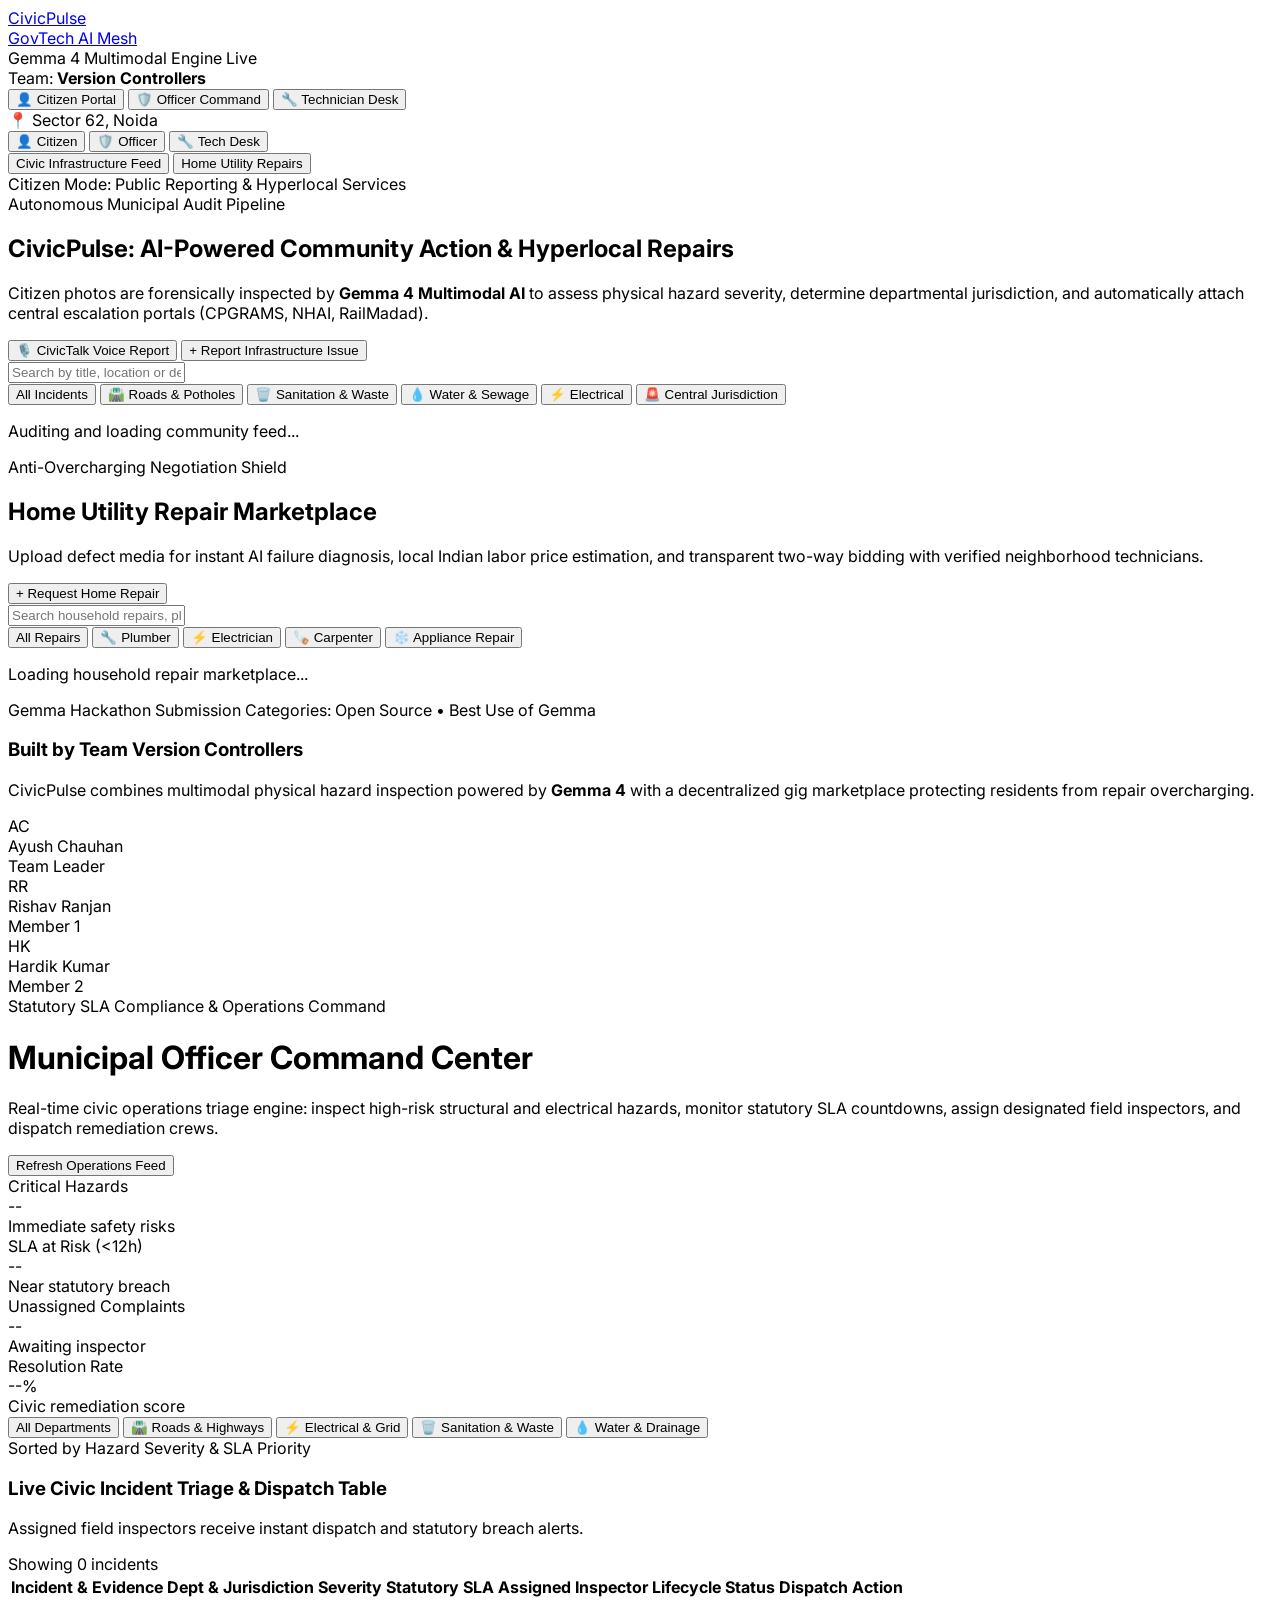
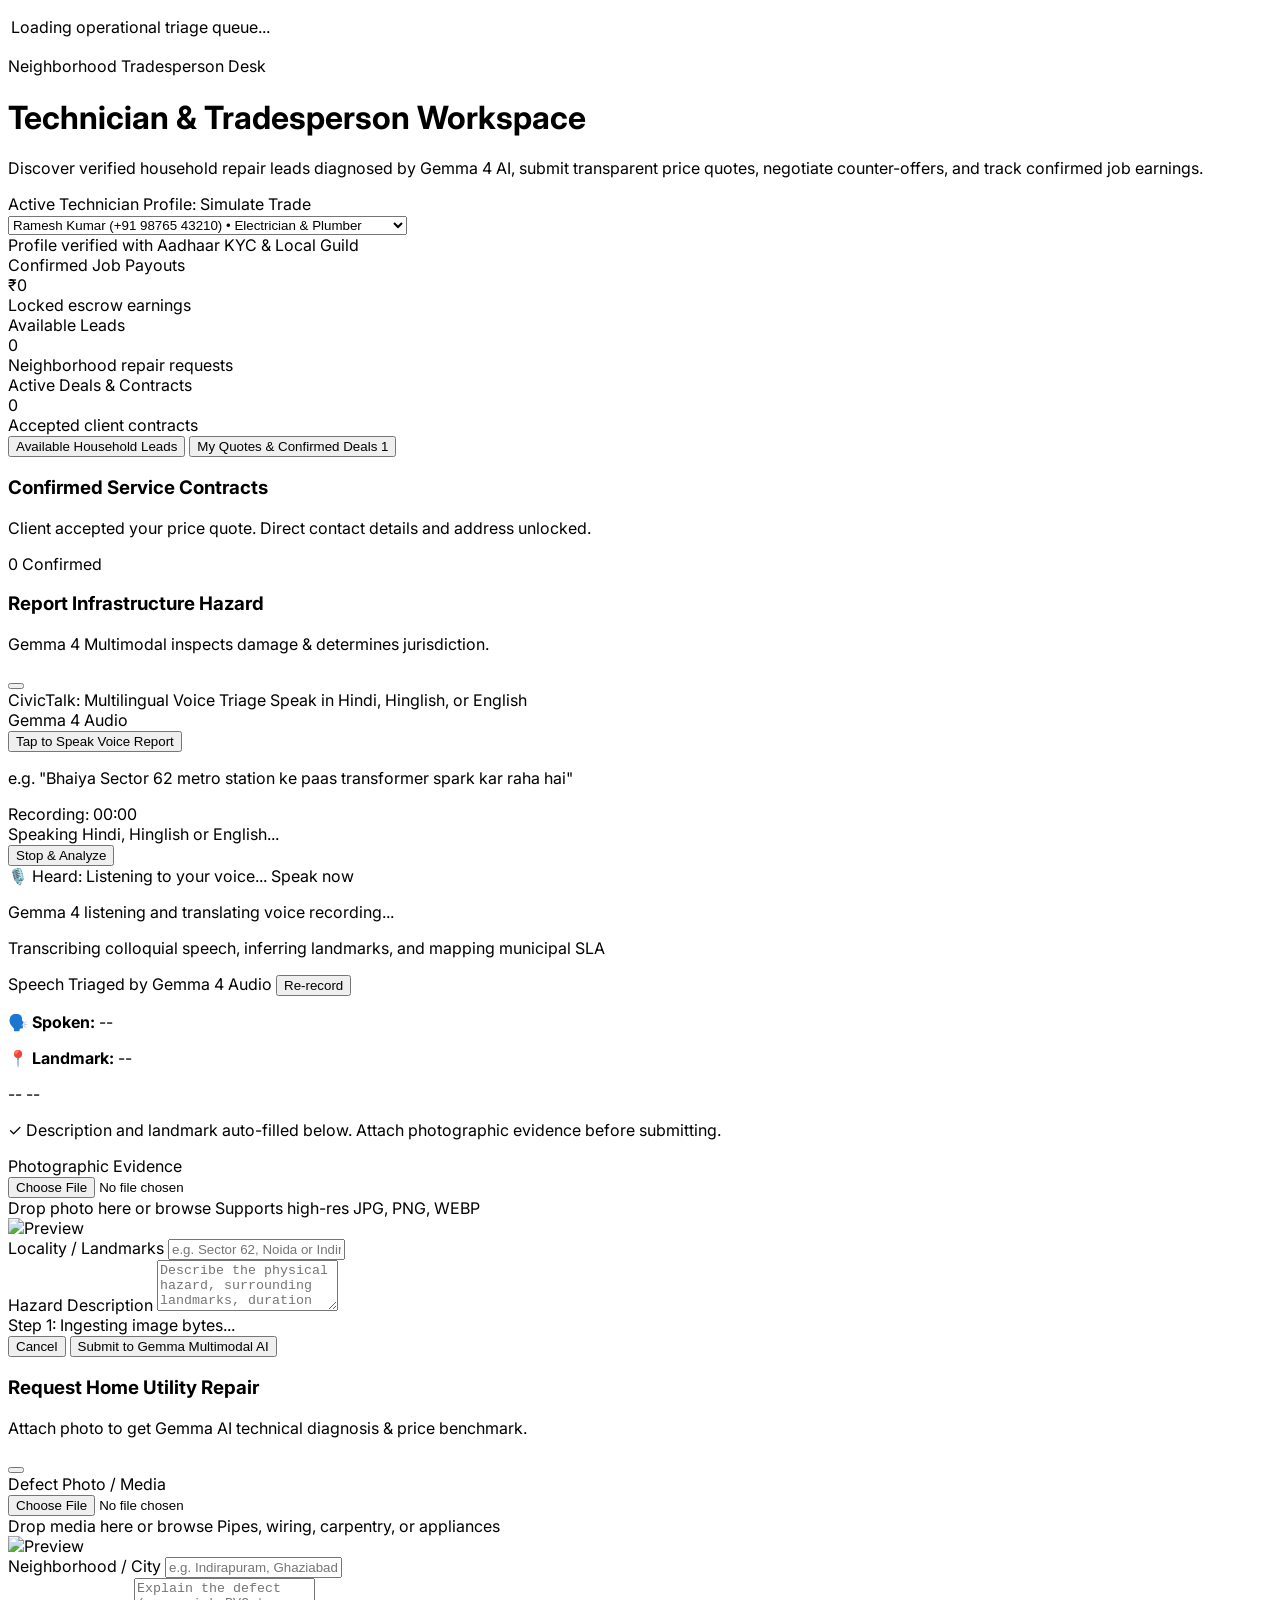
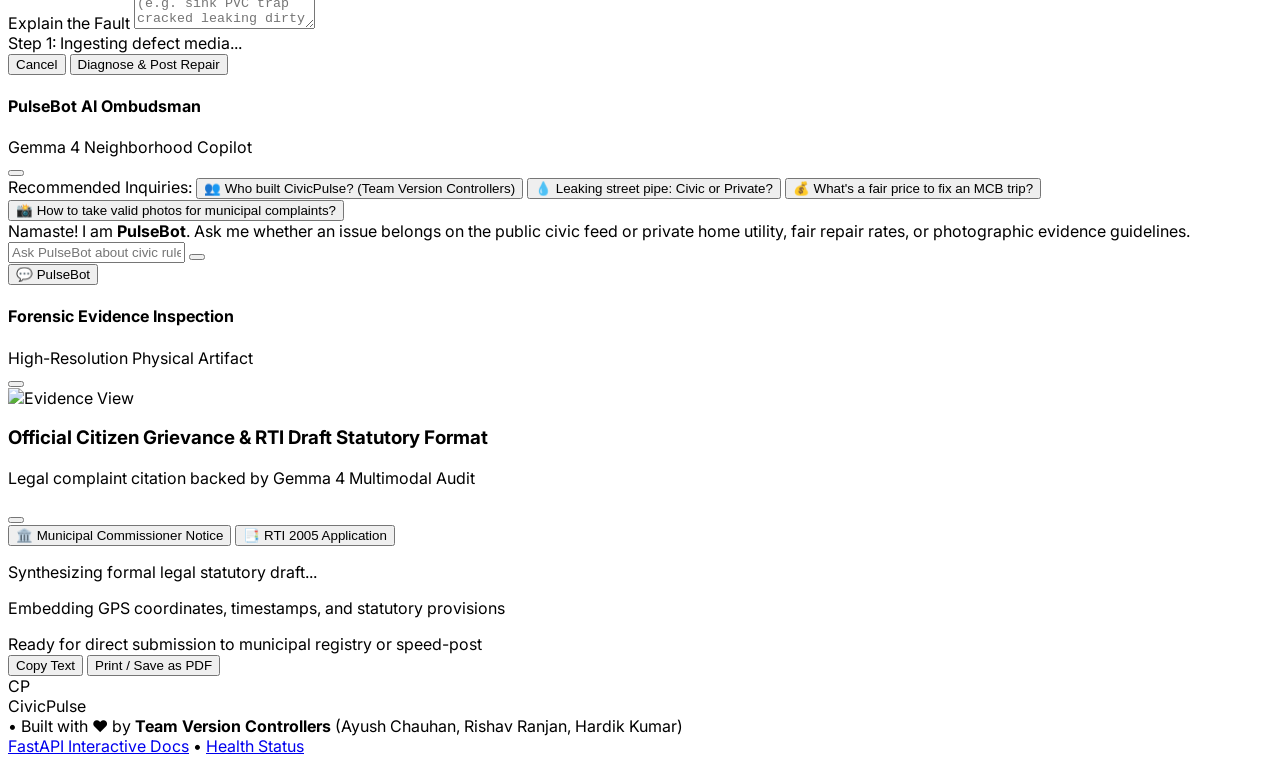
==== frontend/index.html @ 1a484668 "revert: restore previous working frontend layout from commit 7e75199" ====
<!DOCTYPE html>
<html lang="en">
<head>
  <meta charset="UTF-8">
  <meta name="viewport" content="width=device-width, initial-scale=1.0">
  <title>CivicPulse - AI-Audited Citizen Governance & Hyperlocal Gig Mesh</title>

  <!-- Tailwind CSS CDN -->
  <script src="https://cdn.tailwindcss.com"></script>

  <!-- Custom CSS for GPU-accelerated micro-animations -->
  <link rel="stylesheet" href="/static/css/style.css">

  <!-- Google Font: Inter -->
  <link rel="preconnect" href="https://fonts.googleapis.com">
  <link rel="preconnect" href="https://fonts.gstatic.com" crossorigin>
  <link href="https://fonts.googleapis.com/css2?family=Inter:wght@300;400;500;600;700;800;900&display=swap" rel="stylesheet">

  <!-- Lucide Icons CDN -->
  <script src="https://unpkg.com/lucide@latest"></script>

  <script>
    tailwind.config = {
      theme: {
        extend: {
          fontFamily: {
            sans: ['Inter', 'system-ui', '-apple-system', 'sans-serif'],
          },
          colors: {
            brand: {
              50: '#eef2ff',
              100: '#e0e7ff',
              500: '#6366f1',
              600: '#4f46e5',
              700: '#4338ca',
            },
            accent: {
              500: '#7c3aed',
              600: '#6d28d9',
            },
            coral: {
              500: '#f43f5e',
              600: '#e11d48',
            }
          }
        }
      }
    }
  </script>

  <style>
    body {
      font-family: 'Inter', system-ui, -apple-system, sans-serif;
    }
    .custom-scroll::-webkit-scrollbar {
      width: 5px;
    }
    .custom-scroll::-webkit-scrollbar-thumb {
      background: #cbd5e1;
      border-radius: 4px;
    }
    .frosted-glass {
      background: rgba(255, 255, 255, 0.88);
      backdrop-filter: blur(16px);
      -webkit-backdrop-filter: blur(16px);
    }
  </style>
</head>
<body class="bg-gradient-to-br from-indigo-50/40 via-white to-purple-50/30 text-slate-800 antialiased min-h-screen flex flex-col font-sans selection:bg-indigo-500 selection:text-white relative overflow-x-hidden">

  <!-- Ambient Background Floating Blurred Gradient Orbs -->
  <div class="fixed top-12 left-10 w-96 h-96 bg-indigo-500/15 rounded-full blur-3xl pointer-events-none ambient-orb-1 -z-10"></div>
  <div class="fixed top-1/3 right-10 w-96 h-96 bg-purple-500/15 rounded-full blur-3xl pointer-events-none ambient-orb-2 -z-10"></div>

  <!-- Floating Toast Notifications Anchor -->
  <div id="toast-container" class="fixed top-5 right-5 z-50 flex flex-col gap-2 pointer-events-none max-w-sm w-full"></div>

  <!-- Sticky Modern Header -->
  <header class="sticky top-0 z-40 frosted-glass border-b border-slate-200/80 shadow-xs transition-all">
    <div class="max-w-7xl mx-auto px-4 sm:px-6 lg:px-8 h-16 flex items-center justify-between">
      
      <!-- Brand & Gemma AI Live Badge -->
      <div class="flex items-center gap-3">
        <a href="/" class="flex items-center gap-2.5 group">
          <div class="w-10 h-10 rounded-2xl bg-gradient-to-tr from-indigo-600 via-indigo-700 to-violet-600 flex items-center justify-center text-white shadow-md shadow-indigo-500/25 group-hover:scale-105 transition-transform">
            <i data-lucide="activity" class="w-5 h-5 stroke-[2.5]"></i>
          </div>
          <div>
            <div class="text-lg font-black tracking-tight text-slate-900 leading-none">
              Civic<span class="bg-gradient-to-r from-indigo-600 to-violet-600 bg-clip-text text-transparent">Pulse</span>
            </div>
            <span class="text-[10px] font-semibold text-slate-400 uppercase tracking-wider block mt-0.5">GovTech AI Mesh</span>
          </div>
        </a>

        <!-- Glowing Gemma 4 Live Radar Badge -->
        <div class="hidden sm:inline-flex items-center gap-2 px-3 py-1 rounded-full bg-indigo-50/90 border border-indigo-200/80 text-indigo-700 text-xs font-semibold shadow-xs">
          <span class="relative flex h-2.5 w-2.5">
            <span class="animate-ping absolute inline-flex h-full w-full rounded-full bg-indigo-400 opacity-75"></span>
            <span class="relative inline-flex rounded-full h-2.5 w-2.5 bg-indigo-600"></span>
          </span>
          <span>Gemma 4 Multimodal Engine Live</span>
        </div>

        <!-- Team Version Controllers Badge -->
        <div class="hidden xl:inline-flex items-center gap-1.5 px-3 py-1 rounded-full bg-slate-100/90 border border-slate-200/90 text-slate-700 text-xs font-semibold shadow-xs">
          <i data-lucide="users" class="w-3.5 h-3.5 text-indigo-600"></i>
          <span>Team: <strong class="text-slate-900">Version Controllers</strong></span>
        </div>
      </div>

      <!-- 3-Way Persona Switcher Navigation (Pillar 3) -->
      <nav class="hidden md:flex items-center bg-slate-100/90 p-1 rounded-2xl border border-slate-200/80 shadow-inner">
        <button id="persona-btn-citizen" onclick="switchPersona('citizen')" class="flex items-center gap-2 px-4 py-2 rounded-xl text-xs sm:text-sm font-bold bg-white text-indigo-900 shadow-sm border border-slate-200/90 transition-all">
          <i data-lucide="user" class="w-4 h-4 text-indigo-600"></i>
          <span>👤 Citizen Portal</span>
        </button>
        <button id="persona-btn-admin" onclick="switchPersona('admin')" class="flex items-center gap-2 px-4 py-2 rounded-xl text-xs sm:text-sm font-semibold text-slate-500 hover:text-slate-800 transition-all">
          <i data-lucide="shield-alert" class="w-4 h-4 text-rose-500"></i>
          <span>🛡️ Officer Command</span>
        </button>
        <button id="persona-btn-technician" onclick="switchPersona('technician')" class="flex items-center gap-2 px-4 py-2 rounded-xl text-xs sm:text-sm font-semibold text-slate-500 hover:text-slate-800 transition-all">
          <i data-lucide="wrench" class="w-4 h-4 text-emerald-600"></i>
          <span>🔧 Technician Desk</span>
        </button>
      </nav>

      <!-- Dynamic GPS Location Pill -->
      <div class="flex items-center gap-2.5">
        <div class="flex items-center gap-2 px-3.5 py-1.5 rounded-full bg-white/95 border border-slate-200/90 text-xs font-semibold text-slate-800 shadow-xs backdrop-blur-md">
          <span class="relative flex h-2 w-2">
            <span class="animate-ping absolute inline-flex h-full w-full rounded-full bg-emerald-400 opacity-75"></span>
            <span class="relative inline-flex rounded-full h-2 w-2 bg-emerald-500"></span>
          </span>
          <span id="location-pill-text">📍 Sector 62, Noida</span>
        </div>
      </div>
    </div>
  </header>

  <!-- Mobile 3-Way Persona Navigation -->
  <div class="md:hidden frosted-glass border-b border-slate-200 px-3 py-2 flex gap-1.5 overflow-x-auto custom-scroll">
    <button id="mobile-persona-btn-citizen" onclick="switchPersona('citizen')" class="flex-1 py-1.5 px-2 text-center text-xs font-bold rounded-xl bg-indigo-50 text-indigo-700 border border-indigo-200 whitespace-nowrap">
      👤 Citizen
    </button>
    <button id="mobile-persona-btn-admin" onclick="switchPersona('admin')" class="flex-1 py-1.5 px-2 text-center text-xs font-semibold rounded-xl bg-white text-slate-600 border border-slate-200 whitespace-nowrap">
      🛡️ Officer
    </button>
    <button id="mobile-persona-btn-technician" onclick="switchPersona('technician')" class="flex-1 py-1.5 px-2 text-center text-xs font-semibold rounded-xl bg-white text-slate-600 border border-slate-200 whitespace-nowrap">
      🔧 Tech Desk
    </button>
  </div>

  <!-- Main Content View -->
  <main class="max-w-7xl mx-auto px-4 sm:px-6 lg:px-8 py-8 flex-1 w-full">

    <!-- ========================================================================= -->
    <!-- PERSONA 1: CITIZEN VIEW (Default)                                         -->
    <!-- ========================================================================= -->
    <div id="persona-view-citizen" class="space-y-6 persona-transition">

      <!-- Citizen Secondary Sub-Navigation Pill Bar -->
      <div class="flex flex-col sm:flex-row sm:items-center justify-between gap-3 pb-2 border-b border-slate-200/80">
        <div class="flex items-center gap-2 bg-slate-100/90 p-1 rounded-2xl border border-slate-200/80 shadow-inner max-w-fit">
          <button id="tab-btn-civic" onclick="switchTab('civic')" class="flex items-center gap-2 px-4 py-2 rounded-xl text-xs sm:text-sm font-bold bg-white text-indigo-900 shadow-sm border border-slate-200/90 transition-all">
            <i data-lucide="globe" class="w-4 h-4 text-indigo-600"></i>
            <span>Civic Infrastructure Feed</span>
          </button>
          <button id="tab-btn-services" onclick="switchTab('services')" class="flex items-center gap-2 px-4 py-2 rounded-xl text-xs sm:text-sm font-semibold text-slate-500 hover:text-slate-800 transition-all">
            <i data-lucide="zap" class="w-4 h-4 text-amber-500"></i>
            <span>Home Utility Repairs</span>
          </button>
        </div>
        <div class="hidden sm:flex items-center gap-2 text-xs font-semibold text-slate-500">
          <span class="inline-flex items-center gap-1.5 px-3 py-1 rounded-full bg-indigo-50/90 text-indigo-700 border border-indigo-200/80">
            <span class="w-2 h-2 rounded-full bg-emerald-500 animate-pulse"></span>
            <span>Citizen Mode: Public Reporting & Hyperlocal Services</span>
          </span>
        </div>
      </div>

      <!-- ==================== TAB 1: CIVIC INFRASTRUCTURE FEED ==================== -->
      <section id="view-civic" class="space-y-6">
      
      <!-- Hero Action Bar with Shimmer Headline & Floating Glow -->
      <div class="p-6 sm:p-8 rounded-3xl bg-gradient-to-r from-indigo-950 via-slate-900 to-indigo-900 text-white relative overflow-hidden shadow-xl border border-indigo-800/40">
        <!-- Floating orbs inside hero container -->
        <div class="absolute -right-8 -top-8 w-64 h-64 bg-indigo-500/25 rounded-full blur-3xl pointer-events-none ambient-orb-1"></div>
        <div class="absolute -left-10 -bottom-10 w-64 h-64 bg-purple-500/20 rounded-full blur-3xl pointer-events-none ambient-orb-2"></div>

        <div class="flex flex-col sm:flex-row sm:items-center justify-between gap-6 relative z-10">
          <div class="max-w-2xl">
            <span class="inline-flex items-center gap-2 px-3 py-1 rounded-full bg-indigo-500/20 border border-indigo-400/30 text-indigo-300 text-xs font-semibold mb-3">
              <span class="w-1.5 h-1.5 rounded-full bg-emerald-400 animate-ping"></span>
              <span>Autonomous Municipal Audit Pipeline</span>
            </span>
            <h1 class="text-2xl sm:text-4xl font-extrabold tracking-tight text-white leading-tight">
              <span class="shimmer-headline">CivicPulse: AI-Powered Community Action & Hyperlocal Repairs</span>
            </h1>
            <p class="text-slate-300 text-xs sm:text-sm mt-3 leading-relaxed max-w-xl">
              Citizen photos are forensically inspected by <strong>Gemma 4 Multimodal AI</strong> to assess physical hazard severity, determine departmental jurisdiction, and automatically attach central escalation portals (CPGRAMS, NHAI, RailMadad).
            </p>
          </div>
          <div class="flex flex-col sm:flex-row items-stretch sm:items-center gap-2.5">
            <button onclick="startCivicTalkFromBanner()" class="group relative px-5 py-4 rounded-2xl bg-gradient-to-r from-rose-500 via-pink-600 to-rose-600 hover:from-rose-600 hover:to-pink-700 text-white text-xs sm:text-sm font-bold shadow-lg shadow-rose-500/30 hover:shadow-rose-500/50 hover:scale-102 transition-all flex items-center justify-center gap-2 whitespace-nowrap">
              <span class="relative flex h-2.5 w-2.5">
                <span class="animate-ping absolute inline-flex h-full w-full rounded-full bg-rose-200 opacity-75"></span>
                <span class="relative inline-flex rounded-full h-2.5 w-2.5 bg-white"></span>
              </span>
              <i data-lucide="mic" class="w-4 h-4"></i>
              <span>🎙️ CivicTalk Voice Report</span>
            </button>
            <button onclick="openModal('modal-civic')" class="group relative px-6 py-4 rounded-2xl bg-gradient-to-r from-indigo-500 via-indigo-600 to-violet-600 text-white text-xs sm:text-sm font-bold shadow-lg shadow-indigo-500/30 hover:shadow-indigo-500/50 hover:scale-102 transition-all flex items-center justify-center gap-2 whitespace-nowrap">
              <i data-lucide="plus-circle" class="w-4 h-4 group-hover:rotate-90 transition-transform"></i>
              <span>+ Report Infrastructure Issue</span>
            </button>
          </div>
        </div>
      </div>

      <!-- Civic Search & Category Filter Controls -->
      <div class="flex flex-col lg:flex-row items-stretch lg:items-center justify-between gap-3 bg-white/90 backdrop-blur-md p-3.5 rounded-2xl border border-slate-200/80 shadow-xs">
        <!-- Search Box -->
        <div class="relative flex-1 max-w-md">
          <i data-lucide="search" class="w-4 h-4 text-slate-400 absolute left-3.5 top-1/2 -translate-y-1/2"></i>
          <input id="civic-search-input" oninput="handleCivicFilter()" type="text" placeholder="Search by title, location or department..." class="w-full pl-9 pr-4 py-2 text-xs rounded-xl bg-slate-50 border border-slate-200 focus:bg-white focus:ring-2 focus:ring-indigo-500 focus:outline-none transition-all">
        </div>

        <!-- Filter Pills Scroll Area -->
        <div class="flex items-center gap-1.5 overflow-x-auto pb-1 lg:pb-0 custom-scroll text-xs">
          <button onclick="setCivicCategory('ALL', this)" class="civic-filter-pill active px-3 py-1.5 rounded-xl font-bold bg-indigo-600 text-white shadow-xs transition-all whitespace-nowrap">
            All Incidents
          </button>
          <button onclick="setCivicCategory('Road', this)" class="civic-filter-pill px-3 py-1.5 rounded-xl font-semibold bg-slate-100 text-slate-600 hover:text-indigo-600 hover:bg-indigo-50 transition-all whitespace-nowrap">
            🛣️ Roads & Potholes
          </button>
          <button onclick="setCivicCategory('Waste', this)" class="civic-filter-pill px-3 py-1.5 rounded-xl font-semibold bg-slate-100 text-slate-600 hover:text-indigo-600 hover:bg-indigo-50 transition-all whitespace-nowrap">
            🗑️ Sanitation & Waste
          </button>
          <button onclick="setCivicCategory('Water', this)" class="civic-filter-pill px-3 py-1.5 rounded-xl font-semibold bg-slate-100 text-slate-600 hover:text-indigo-600 hover:bg-indigo-50 transition-all whitespace-nowrap">
            💧 Water & Sewage
          </button>
          <button onclick="setCivicCategory('Electric', this)" class="civic-filter-pill px-3 py-1.5 rounded-xl font-semibold bg-slate-100 text-slate-600 hover:text-indigo-600 hover:bg-indigo-50 transition-all whitespace-nowrap">
            ⚡ Electrical
          </button>
          <button onclick="setCivicCategory('CENTRAL', this)" class="civic-filter-pill px-3 py-1.5 rounded-xl font-semibold bg-rose-50 text-rose-700 hover:bg-rose-100 border border-rose-200 transition-all whitespace-nowrap">
            🚨 Central Jurisdiction
          </button>
        </div>
      </div>

      <!-- Feed Grid -->
      <div id="civic-posts-grid" class="grid grid-cols-1 md:grid-cols-2 lg:grid-cols-3 gap-6">
        <div class="col-span-full py-20 text-center">
          <div class="inline-block animate-spin rounded-full h-8 w-8 border-3 border-indigo-600 border-t-transparent mb-3"></div>
          <p class="text-xs font-semibold text-slate-500">Auditing and loading community feed...</p>
        </div>
      </div>
    </section>

    <!-- ==================== TAB 2: HOME UTILITY REPAIRS ==================== -->
    <section id="view-services" class="hidden space-y-6">
      
      <!-- Hero Action Bar with Shimmer Headline -->
      <div class="p-6 sm:p-8 rounded-3xl bg-gradient-to-r from-slate-900 via-indigo-950 to-purple-950 text-white relative overflow-hidden shadow-xl border border-indigo-900/40">
        <div class="absolute -right-8 -top-8 w-64 h-64 bg-violet-500/25 rounded-full blur-3xl pointer-events-none ambient-orb-2"></div>

        <div class="flex flex-col sm:flex-row sm:items-center justify-between gap-6 relative z-10">
          <div class="max-w-2xl">
            <span class="inline-flex items-center gap-2 px-3 py-1 rounded-full bg-violet-500/20 border border-violet-400/30 text-violet-300 text-xs font-semibold mb-3">
              <span class="w-1.5 h-1.5 rounded-full bg-amber-400 animate-pulse"></span>
              <span>Anti-Overcharging Negotiation Shield</span>
            </span>
            <h1 class="text-2xl sm:text-4xl font-extrabold tracking-tight text-white leading-tight">
              <span class="shimmer-headline">Home Utility Repair Marketplace</span>
            </h1>
            <p class="text-slate-300 text-xs sm:text-sm mt-3 leading-relaxed max-w-xl">
              Upload defect media for instant AI failure diagnosis, local Indian labor price estimation, and transparent two-way bidding with verified neighborhood technicians.
            </p>
          </div>
          <div>
            <button onclick="openModal('modal-service')" class="group px-6 py-4 rounded-2xl bg-gradient-to-r from-emerald-600 to-teal-600 text-white text-xs sm:text-sm font-bold shadow-lg shadow-emerald-600/30 hover:shadow-emerald-600/50 hover:scale-102 transition-all flex items-center gap-2 whitespace-nowrap">
              <i data-lucide="wrench" class="w-4 h-4 group-hover:rotate-45 transition-transform"></i>
              <span>+ Request Home Repair</span>
            </button>
          </div>
        </div>
      </div>

      <!-- Service Search & Trade Category Filter Controls -->
      <div class="flex flex-col lg:flex-row items-stretch lg:items-center justify-between gap-3 bg-white/90 backdrop-blur-md p-3.5 rounded-2xl border border-slate-200/80 shadow-xs">
        <!-- Search Box -->
        <div class="relative flex-1 max-w-md">
          <i data-lucide="search" class="w-4 h-4 text-slate-400 absolute left-3.5 top-1/2 -translate-y-1/2"></i>
          <input id="service-search-input" oninput="handleServiceFilter()" type="text" placeholder="Search household repairs, plumbers, electricians..." class="w-full pl-9 pr-4 py-2 text-xs rounded-xl bg-slate-50 border border-slate-200 focus:bg-white focus:ring-2 focus:ring-emerald-500 focus:outline-none transition-all">
        </div>

        <!-- Trade Filter Pills -->
        <div class="flex items-center gap-1.5 overflow-x-auto pb-1 lg:pb-0 custom-scroll text-xs">
          <button onclick="setServiceCategory('ALL', this)" class="service-filter-pill active px-3 py-1.5 rounded-xl font-bold bg-emerald-600 text-white shadow-xs transition-all whitespace-nowrap">
            All Repairs
          </button>
          <button onclick="setServiceCategory('Plumb', this)" class="service-filter-pill px-3 py-1.5 rounded-xl font-semibold bg-slate-100 text-slate-600 hover:text-emerald-600 hover:bg-emerald-50 transition-all whitespace-nowrap">
            🔧 Plumber
          </button>
          <button onclick="setServiceCategory('Electr', this)" class="service-filter-pill px-3 py-1.5 rounded-xl font-semibold bg-slate-100 text-slate-600 hover:text-emerald-600 hover:bg-emerald-50 transition-all whitespace-nowrap">
            ⚡ Electrician
          </button>
          <button onclick="setServiceCategory('Carpent', this)" class="service-filter-pill px-3 py-1.5 rounded-xl font-semibold bg-slate-100 text-slate-600 hover:text-emerald-600 hover:bg-emerald-50 transition-all whitespace-nowrap">
            🪚 Carpenter
          </button>
          <button onclick="setServiceCategory('Appliance', this)" class="service-filter-pill px-3 py-1.5 rounded-xl font-semibold bg-slate-100 text-slate-600 hover:text-emerald-600 hover:bg-emerald-50 transition-all whitespace-nowrap">
            ❄️ Appliance Repair
          </button>
        </div>
      </div>

      <!-- Services Grid -->
      <div id="services-grid" class="grid grid-cols-1 lg:grid-cols-2 gap-6">
        <div class="col-span-full py-20 text-center">
          <div class="inline-block animate-spin rounded-full h-8 w-8 border-3 border-emerald-600 border-t-transparent mb-3"></div>
          <p class="text-xs font-semibold text-slate-500">Loading household repair marketplace...</p>
        </div>
      </div>
    </section>

    <!-- ==================== HACKATHON SUBMISSION & TEAM SHOWCASE ==================== -->
    <section class="mt-14 pt-8 border-t border-slate-200/80">
      <div class="bg-gradient-to-r from-slate-900 via-indigo-950 to-slate-900 text-white rounded-3xl p-6 sm:p-8 shadow-xl border border-indigo-900/50 relative overflow-hidden">
        <div class="absolute -right-12 -top-12 w-72 h-72 bg-indigo-500/20 rounded-full blur-3xl pointer-events-none"></div>

        <div class="relative z-10 flex flex-col xl:flex-row xl:items-center justify-between gap-6">
          <!-- Left: Mission & Badges -->
          <div class="space-y-2.5 max-w-xl">
            <div class="flex flex-wrap items-center gap-2">
              <span class="px-2.5 py-0.5 rounded-full bg-indigo-500/20 border border-indigo-400/30 text-indigo-300 text-[11px] font-bold uppercase tracking-wider flex items-center gap-1">
                <i data-lucide="award" class="w-3 h-3 text-amber-400"></i>
                <span>Gemma Hackathon Submission</span>
              </span>
              <span class="px-2.5 py-0.5 rounded-full bg-emerald-500/20 border border-emerald-400/30 text-emerald-300 text-[11px] font-bold">
                Categories: Open Source • Best Use of Gemma
              </span>
            </div>
            <h3 class="text-xl sm:text-2xl font-black text-white flex items-center gap-2">
              <span>Built by</span>
              <span class="bg-gradient-to-r from-indigo-400 via-purple-300 to-violet-300 bg-clip-text text-transparent">Team Version Controllers</span>
            </h3>
            <p class="text-xs sm:text-sm text-slate-300 leading-relaxed">
              CivicPulse combines multimodal physical hazard inspection powered by <strong>Gemma 4</strong> with a decentralized gig marketplace protecting residents from repair overcharging.
            </p>
          </div>

          <!-- Right: 3 Team Members Grid -->
          <div class="grid grid-cols-1 sm:grid-cols-3 gap-3 w-full xl:w-auto">
            <!-- Ayush Chauhan -->
            <div class="p-3.5 px-6 rounded-2xl bg-white/10 backdrop-blur-md border border-white/10 text-center hover:bg-white/15 transition-all">
              <div class="w-10 h-10 mx-auto rounded-xl bg-gradient-to-tr from-indigo-500 to-violet-500 flex items-center justify-center font-black text-sm text-white shadow-sm mb-2">
                AC
              </div>
              <div class="font-bold text-xs text-white truncate">Ayush Chauhan</div>
              <div class="text-[11px] font-semibold text-indigo-300 mt-1">Team Leader</div>
            </div>

            <!-- Rishav Ranjan -->
            <div class="p-3.5 px-6 rounded-2xl bg-white/10 backdrop-blur-md border border-white/10 text-center hover:bg-white/15 transition-all">
              <div class="w-10 h-10 mx-auto rounded-xl bg-gradient-to-tr from-violet-500 to-purple-500 flex items-center justify-center font-black text-sm text-white shadow-sm mb-2">
                RR
              </div>
              <div class="font-bold text-xs text-white truncate">Rishav Ranjan</div>
              <div class="text-[11px] font-semibold text-purple-300 mt-1">Member 1</div>
            </div>

            <!-- Hardik Kumar -->
            <div class="p-3.5 px-6 rounded-2xl bg-white/10 backdrop-blur-md border border-white/10 text-center hover:bg-white/15 transition-all">
              <div class="w-10 h-10 mx-auto rounded-xl bg-gradient-to-tr from-teal-500 to-emerald-500 flex items-center justify-center font-black text-sm text-white shadow-sm mb-2">
                HK
              </div>
              <div class="font-bold text-xs text-white truncate">Hardik Kumar</div>
              <div class="text-[11px] font-semibold text-emerald-300 mt-1">Member 2</div>
            </div>
          </div>
        </div>
      </div>
    </section>

    </div>
    <!-- END PERSONA 1: CITIZEN VIEW -->

    <!-- ========================================================================= -->
    <!-- PERSONA 2: MUNICIPAL OFFICER COMMAND CENTER (Pillar 3)                    -->
    <!-- ========================================================================= -->
    <div id="persona-view-admin" class="hidden space-y-6 persona-transition">
      <!-- Officer Hero Banner -->
      <div class="p-6 sm:p-8 rounded-3xl bg-gradient-to-r from-slate-900 via-indigo-950 to-slate-900 text-white relative overflow-hidden shadow-xl border border-indigo-800/40">
        <div class="absolute -right-8 -top-8 w-64 h-64 bg-rose-500/15 rounded-full blur-3xl pointer-events-none"></div>
        <div class="flex flex-col sm:flex-row sm:items-center justify-between gap-6 relative z-10">
          <div class="max-w-2xl">
            <span class="inline-flex items-center gap-2 px-3 py-1 rounded-full bg-rose-500/20 border border-rose-400/30 text-rose-300 text-xs font-semibold mb-3">
              <span class="w-1.5 h-1.5 rounded-full bg-rose-400 animate-ping"></span>
              <span>Statutory SLA Compliance & Operations Command</span>
            </span>
            <h1 class="text-2xl sm:text-4xl font-extrabold tracking-tight text-white leading-tight">
              <span>Municipal Officer Command Center</span>
            </h1>
            <p class="text-slate-300 text-xs sm:text-sm mt-3 leading-relaxed max-w-xl">
              Real-time civic operations triage engine: inspect high-risk structural and electrical hazards, monitor statutory SLA countdowns, assign designated field inspectors, and dispatch remediation crews.
            </p>
          </div>
          <div class="flex flex-wrap items-center gap-3">
            <button onclick="loadAdminDashboard()" class="px-5 py-3 rounded-2xl bg-white/10 hover:bg-white/20 border border-white/20 text-white text-xs font-bold transition-all flex items-center gap-2 shadow-sm">
              <i data-lucide="refresh-cw" class="w-4 h-4"></i>
              <span>Refresh Operations Feed</span>
            </button>
          </div>
        </div>
      </div>

      <!-- Officer Analytics Bar: 4 KPI Cards -->
      <div class="grid grid-cols-2 lg:grid-cols-4 gap-4">
        <!-- Card 1: Critical Hazards -->
        <div class="p-5 rounded-2xl bg-white/95 border border-rose-200/90 shadow-xs flex items-center gap-4">
          <div class="w-12 h-12 rounded-2xl bg-rose-50 border border-rose-100 flex items-center justify-center text-rose-600 shrink-0">
            <i data-lucide="alert-triangle" class="w-6 h-6 stroke-[2.5]"></i>
          </div>
          <div>
            <div class="text-[11px] font-bold text-slate-500 uppercase tracking-wider">Critical Hazards</div>
            <div id="admin-stat-critical" class="text-2xl font-black text-rose-600 leading-tight">--</div>
            <span class="text-[10px] text-rose-500 font-semibold">Immediate safety risks</span>
          </div>
        </div>

        <!-- Card 2: SLA at Risk (<12h) -->
        <div class="p-5 rounded-2xl bg-white/95 border border-amber-200/90 shadow-xs flex items-center gap-4">
          <div class="w-12 h-12 rounded-2xl bg-amber-50 border border-amber-100 flex items-center justify-center text-amber-600 shrink-0">
            <i data-lucide="clock" class="w-6 h-6 stroke-[2.5]"></i>
          </div>
          <div>
            <div class="text-[11px] font-bold text-slate-500 uppercase tracking-wider">SLA at Risk (&lt;12h)</div>
            <div id="admin-stat-risk" class="text-2xl font-black text-amber-600 leading-tight">--</div>
            <span class="text-[10px] text-amber-600 font-semibold">Near statutory breach</span>
          </div>
        </div>

        <!-- Card 3: Unassigned Complaints -->
        <div class="p-5 rounded-2xl bg-white/95 border border-purple-200/90 shadow-xs flex items-center gap-4">
          <div class="w-12 h-12 rounded-2xl bg-purple-50 border border-purple-100 flex items-center justify-center text-purple-600 shrink-0">
            <i data-lucide="user-plus" class="w-6 h-6 stroke-[2.5]"></i>
          </div>
          <div>
            <div class="text-[11px] font-bold text-slate-500 uppercase tracking-wider">Unassigned Complaints</div>
            <div id="admin-stat-unassigned" class="text-2xl font-black text-purple-600 leading-tight">--</div>
            <span class="text-[10px] text-purple-500 font-semibold">Awaiting inspector</span>
          </div>
        </div>

        <!-- Card 4: Resolution Rate -->
        <div class="p-5 rounded-2xl bg-white/95 border border-emerald-200/90 shadow-xs flex items-center gap-4">
          <div class="w-12 h-12 rounded-2xl bg-emerald-50 border border-emerald-100 flex items-center justify-center text-emerald-600 shrink-0">
            <i data-lucide="check-circle" class="w-6 h-6 stroke-[2.5]"></i>
          </div>
          <div>
            <div class="text-[11px] font-bold text-slate-500 uppercase tracking-wider">Resolution Rate</div>
            <div id="admin-stat-rate" class="text-2xl font-black text-emerald-600 leading-tight">--%</div>
            <span class="text-[10px] text-emerald-600 font-semibold">Civic remediation score</span>
          </div>
        </div>
      </div>

      <!-- Department Filter Pills & Search -->
      <div class="flex flex-col lg:flex-row items-stretch lg:items-center justify-between gap-3 bg-white/90 backdrop-blur-md p-3.5 rounded-2xl border border-slate-200/80 shadow-xs">
        <div class="flex items-center gap-1.5 overflow-x-auto pb-1 lg:pb-0 custom-scroll text-xs">
          <button onclick="setAdminDepartment('ALL', this)" class="admin-dept-pill active px-3.5 py-1.5 rounded-xl font-bold bg-indigo-600 text-white shadow-xs transition-all whitespace-nowrap">
            All Departments
          </button>
          <button onclick="setAdminDepartment('Road', this)" class="admin-dept-pill px-3.5 py-1.5 rounded-xl font-semibold bg-slate-100 text-slate-600 hover:text-indigo-600 hover:bg-indigo-50 transition-all whitespace-nowrap">
            🛣️ Roads & Highways
          </button>
          <button onclick="setAdminDepartment('Electricity', this)" class="admin-dept-pill px-3.5 py-1.5 rounded-xl font-semibold bg-slate-100 text-slate-600 hover:text-indigo-600 hover:bg-indigo-50 transition-all whitespace-nowrap">
            ⚡ Electrical & Grid
          </button>
          <button onclick="setAdminDepartment('Sanitation', this)" class="admin-dept-pill px-3.5 py-1.5 rounded-xl font-semibold bg-slate-100 text-slate-600 hover:text-indigo-600 hover:bg-indigo-50 transition-all whitespace-nowrap">
            🗑️ Sanitation & Waste
          </button>
          <button onclick="setAdminDepartment('Water', this)" class="admin-dept-pill px-3.5 py-1.5 rounded-xl font-semibold bg-slate-100 text-slate-600 hover:text-indigo-600 hover:bg-indigo-50 transition-all whitespace-nowrap">
            💧 Water & Drainage
          </button>
        </div>
        <div class="text-xs text-slate-500 font-semibold flex items-center gap-1.5 self-end lg:self-auto">
          <span class="w-2 h-2 rounded-full bg-rose-500"></span>
          <span>Sorted by Hazard Severity & SLA Priority</span>
        </div>
      </div>

      <!-- Priority Triage Table Card -->
      <div class="bg-white/95 rounded-3xl border border-slate-200/90 shadow-sm overflow-hidden">
        <div class="p-5 border-b border-slate-100 flex flex-col sm:flex-row sm:items-center justify-between gap-3">
          <div>
            <h3 class="text-base font-extrabold text-slate-900 flex items-center gap-2">
              <i data-lucide="layers" class="w-4 h-4 text-indigo-600"></i>
              <span>Live Civic Incident Triage & Dispatch Table</span>
            </h3>
            <p class="text-xs text-slate-500 mt-0.5">Assigned field inspectors receive instant dispatch and statutory breach alerts.</p>
          </div>
          <span id="admin-table-count" class="text-xs font-bold text-slate-600 bg-slate-100 px-3 py-1 rounded-full self-start sm:self-auto">Showing 0 incidents</span>
        </div>

        <div class="overflow-x-auto custom-scroll">
          <table class="w-full text-left text-xs text-slate-600">
            <thead class="bg-slate-50/80 border-b border-slate-200/80 text-[11px] font-bold text-slate-500 uppercase tracking-wider">
              <tr>
                <th class="py-3.5 px-4">Incident & Evidence</th>
                <th class="py-3.5 px-3">Dept & Jurisdiction</th>
                <th class="py-3.5 px-3">Severity</th>
                <th class="py-3.5 px-3">Statutory SLA</th>
                <th class="py-3.5 px-3">Assigned Inspector</th>
                <th class="py-3.5 px-3">Lifecycle Status</th>
                <th class="py-3.5 px-4 text-right">Dispatch Action</th>
              </tr>
            </thead>
            <tbody id="admin-triage-tbody" class="divide-y divide-slate-100">
              <tr>
                <td colspan="7" class="py-12 text-center text-slate-400">
                  <div class="inline-block animate-spin rounded-full h-6 w-6 border-2 border-indigo-600 border-t-transparent mb-2"></div>
                  <p class="text-xs">Loading operational triage queue...</p>
                </td>
              </tr>
            </tbody>
          </table>
        </div>
      </div>
    </div>
    <!-- END PERSONA 2: MUNICIPAL OFFICER COMMAND CENTER -->

    <!-- ========================================================================= -->
    <!-- PERSONA 3: TECHNICIAN & WORKER WORKSPACE (Pillar 3)                      -->
    <!-- ========================================================================= -->
    <div id="persona-view-technician" class="hidden space-y-6 persona-transition">
      <!-- Technician Header & Profile Switcher -->
      <div class="p-6 sm:p-8 rounded-3xl bg-gradient-to-r from-slate-900 via-emerald-950 to-slate-900 text-white relative overflow-hidden shadow-xl border border-emerald-800/40">
        <div class="absolute -right-8 -top-8 w-64 h-64 bg-emerald-500/15 rounded-full blur-3xl pointer-events-none"></div>
        <div class="flex flex-col lg:flex-row lg:items-center justify-between gap-6 relative z-10">
          <div class="max-w-xl">
            <span class="inline-flex items-center gap-2 px-3 py-1 rounded-full bg-emerald-500/20 border border-emerald-400/30 text-emerald-300 text-xs font-semibold mb-3">
              <span class="w-1.5 h-1.5 rounded-full bg-emerald-400 animate-ping"></span>
              <span>Neighborhood Tradesperson Desk</span>
            </span>
            <h1 class="text-2xl sm:text-4xl font-extrabold tracking-tight text-white leading-tight">
              <span>Technician & Tradesperson Workspace</span>
            </h1>
            <p class="text-slate-300 text-xs sm:text-sm mt-3 leading-relaxed">
              Discover verified household repair leads diagnosed by Gemma 4 AI, submit transparent price quotes, negotiate counter-offers, and track confirmed job earnings.
            </p>
          </div>

          <!-- Quick Identity Switcher Pill for Judges & Multi-Technician Simulation -->
          <div class="bg-white/10 backdrop-blur-md border border-white/15 p-4 rounded-2xl flex flex-col gap-2 shrink-0">
            <div class="flex items-center justify-between gap-2 text-xs">
              <span class="text-slate-300 font-semibold">Active Technician Profile:</span>
              <span class="text-emerald-400 font-bold text-[11px]">Simulate Trade</span>
            </div>
            <select id="tech-profile-select" onchange="handleTechnicianProfileChange(this.value)" class="bg-slate-900 text-white font-bold text-xs rounded-xl px-3 py-2 border border-slate-700 focus:ring-2 focus:ring-emerald-500 focus:outline-none">
              <option value="+91 98765 43210" selected>Ramesh Kumar (+91 98765 43210) • Electrician & Plumber</option>
              <option value="+91 91234 56789">Santosh Plumber (+91 91234 56789) • Sanitary & Drainage</option>
              <option value="+91 99887 76655">Sharma Electrician (+91 99887 76655) • High Voltage Specialist</option>
            </select>
            <div class="text-[10px] text-slate-400 flex items-center gap-1">
              <i data-lucide="check" class="w-3 h-3 text-emerald-400"></i>
              <span>Profile verified with Aadhaar KYC & Local Guild</span>
            </div>
          </div>
        </div>
      </div>

      <!-- Technician Quick Stats Cards -->
      <div class="grid grid-cols-1 sm:grid-cols-3 gap-4">
        <!-- Stat 1: Total Locked Earnings -->
        <div class="p-5 rounded-2xl bg-white/95 border border-emerald-200/90 shadow-xs flex items-center gap-4">
          <div class="w-12 h-12 rounded-2xl bg-emerald-50 border border-emerald-100 flex items-center justify-center text-emerald-600 shrink-0">
            <i data-lucide="wallet" class="w-6 h-6 stroke-[2.5]"></i>
          </div>
          <div>
            <div class="text-[11px] font-bold text-slate-500 uppercase tracking-wider">Confirmed Job Payouts</div>
            <div id="tech-stat-earnings" class="text-2xl font-black text-emerald-600 leading-tight">₹0</div>
            <span class="text-[10px] text-emerald-600 font-semibold">Locked escrow earnings</span>
          </div>
        </div>

        <!-- Stat 2: Active Open Leads -->
        <div class="p-5 rounded-2xl bg-white/95 border border-indigo-200/90 shadow-xs flex items-center gap-4">
          <div class="w-12 h-12 rounded-2xl bg-indigo-50 border border-indigo-100 flex items-center justify-center text-indigo-600 shrink-0">
            <i data-lucide="briefcase" class="w-6 h-6 stroke-[2.5]"></i>
          </div>
          <div>
            <div class="text-[11px] font-bold text-slate-500 uppercase tracking-wider">Available Leads</div>
            <div id="tech-stat-leads" class="text-2xl font-black text-indigo-600 leading-tight">0</div>
            <span class="text-[10px] text-indigo-600 font-semibold">Neighborhood repair requests</span>
          </div>
        </div>

        <!-- Stat 3: Confirmed Deals -->
        <div class="p-5 rounded-2xl bg-white/95 border border-purple-200/90 shadow-xs flex items-center gap-4">
          <div class="w-12 h-12 rounded-2xl bg-purple-50 border border-purple-100 flex items-center justify-center text-purple-600 shrink-0">
            <i data-lucide="shield-check" class="w-6 h-6 stroke-[2.5]"></i>
          </div>
          <div>
            <div class="text-[11px] font-bold text-slate-500 uppercase tracking-wider">Active Deals & Contracts</div>
            <div id="tech-stat-confirmed" class="text-2xl font-black text-purple-600 leading-tight">0</div>
            <span class="text-[10px] text-purple-600 font-semibold">Accepted client contracts</span>
          </div>
        </div>
      </div>

      <!-- Technician Sub-Tabs -->
      <div class="flex items-center gap-2 bg-slate-100/90 p-1 rounded-2xl border border-slate-200/80 shadow-inner max-w-fit">
        <button id="tech-tab-leads" onclick="switchTechTab('leads')" class="flex items-center gap-2 px-4 py-2 rounded-xl text-xs sm:text-sm font-bold bg-white text-emerald-900 shadow-sm border border-slate-200/90 transition-all">
          <i data-lucide="search" class="w-4 h-4 text-emerald-600"></i>
          <span>Available Household Leads</span>
        </button>
        <button id="tech-tab-quotes" onclick="switchTechTab('quotes')" class="flex items-center gap-2 px-4 py-2 rounded-xl text-xs sm:text-sm font-semibold text-slate-500 hover:text-slate-800 transition-all">
          <i data-lucide="handshake" class="w-4 h-4 text-indigo-600"></i>
          <span>My Quotes & Confirmed Deals</span>
          <span id="tech-badge-counter-alert" class="hidden px-1.5 py-0.2 rounded-full bg-rose-500 text-white text-[10px] font-bold">1</span>
        </button>
      </div>

      <!-- Sub-View 1: Available Household Leads -->
      <div id="tech-view-leads" class="space-y-4">
        <div id="tech-leads-container" class="grid grid-cols-1 lg:grid-cols-2 gap-4">
          <!-- Dynamically populated leads -->
        </div>
      </div>

      <!-- Sub-View 2: My Quotes & Confirmed Deals -->
      <div id="tech-view-quotes" class="hidden space-y-6">
        <!-- Counter-Offer Negotiations Banner Section -->
        <div id="tech-negotiations-section" class="space-y-3">
          <!-- Dynamically populated counter-offer cards -->
        </div>

        <!-- Confirmed Contracts Section -->
        <div class="bg-white/95 rounded-3xl border border-emerald-200/90 p-5 sm:p-6 shadow-sm">
          <div class="flex items-center justify-between pb-4 border-b border-slate-100 mb-4">
            <div>
              <h3 class="text-base font-extrabold text-slate-900 flex items-center gap-2">
                <i data-lucide="check-circle" class="w-5 h-5 text-emerald-600"></i>
                <span>Confirmed Service Contracts</span>
              </h3>
              <p class="text-xs text-slate-500 mt-0.5">Client accepted your price quote. Direct contact details and address unlocked.</p>
            </div>
            <span id="tech-confirmed-count" class="text-xs font-bold text-emerald-800 bg-emerald-50 border border-emerald-200 px-3 py-1 rounded-full">0 Confirmed</span>
          </div>

          <div id="tech-confirmed-container" class="grid grid-cols-1 md:grid-cols-2 gap-4">
            <!-- Dynamically populated confirmed contracts -->
          </div>
        </div>
      </div>
    </div>
    <!-- END PERSONA 3: TECHNICIAN & WORKER WORKSPACE -->


  </main>

  <!-- ==================== MODAL: REPORT CIVIC ISSUE ==================== -->
  <div id="modal-civic" class="hidden fixed inset-0 z-50 bg-slate-950/60 backdrop-blur-sm flex items-center justify-center p-4">
    <div class="bg-white rounded-3xl max-w-lg w-full p-6 sm:p-7 shadow-2xl border border-slate-200/90 max-h-[92vh] overflow-y-auto">
      <div class="flex items-center justify-between pb-4 border-b border-slate-100 mb-5">
        <div>
          <h3 class="text-lg font-extrabold text-slate-900">Report Infrastructure Hazard</h3>
          <p class="text-xs text-slate-500 mt-0.5">Gemma 4 Multimodal inspects damage & determines jurisdiction.</p>
        </div>
        <button onclick="closeModal('modal-civic')" class="w-8 h-8 rounded-full bg-slate-100 hover:bg-slate-200 text-slate-500 flex items-center justify-center transition-colors">
          <i data-lucide="x" class="w-4 h-4"></i>
        </button>
      </div>

      <form onsubmit="submitCivicForm(event)" class="space-y-4 text-xs">
        
        <!-- CivicTalk Multilingual Voice Triage Panel -->
        <div class="p-4 rounded-2xl bg-gradient-to-r from-rose-50/90 via-pink-50/60 to-purple-50/50 border border-rose-200/90 relative overflow-hidden">
          <div class="flex items-center justify-between mb-2">
            <div class="flex items-center gap-2">
              <span class="p-1.5 rounded-xl bg-rose-500 text-white shadow-xs">
                <i data-lucide="mic" class="w-3.5 h-3.5"></i>
              </span>
              <div>
                <span class="text-xs font-black text-slate-900">CivicTalk: Multilingual Voice Triage</span>
                <span class="text-[10px] text-rose-700 block font-medium">Speak in Hindi, Hinglish, or English</span>
              </div>
            </div>
            <span class="text-[10px] font-bold px-2 py-0.5 rounded-full bg-rose-100 text-rose-800 border border-rose-200">Gemma 4 Audio</span>
          </div>

          <!-- Default Inactive State -->
          <div id="civictalk-idle-box" class="mt-2">
            <button type="button" id="btn-civictalk-record" onclick="toggleCivicTalkRecording()" class="w-full py-2.5 px-4 rounded-xl bg-gradient-to-r from-rose-500 via-pink-600 to-rose-600 hover:from-rose-600 hover:to-pink-700 text-white font-bold text-xs flex items-center justify-center gap-2 shadow-xs transition-all hover:scale-[1.01]">
              <i data-lucide="mic" class="w-4 h-4 animate-pulse"></i>
              <span>Tap to Speak Voice Report</span>
            </button>
            <p class="text-[11px] text-slate-500 text-center mt-1.5">e.g. "Bhaiya Sector 62 metro station ke paas transformer spark kar raha hai"</p>
          </div>

          <!-- Active Recording State -->
          <div id="civictalk-recording-box" class="hidden mt-2 p-3.5 bg-white rounded-xl border border-rose-300 shadow-sm flex flex-col gap-3">
            <div class="flex items-center justify-between gap-3">
              <div class="flex items-center gap-3">
                <div class="flex items-center gap-1 h-6">
                  <span class="audiowave-bar w-1 h-5 bg-rose-500 rounded-full"></span>
                  <span class="audiowave-bar w-1 h-7 bg-pink-500 rounded-full"></span>
                  <span class="audiowave-bar w-1 h-4 bg-rose-600 rounded-full"></span>
                  <span class="audiowave-bar w-1 h-8 bg-rose-500 rounded-full"></span>
                  <span class="audiowave-bar w-1 h-5 bg-pink-600 rounded-full"></span>
                  <span class="audiowave-bar w-1 h-6 bg-rose-400 rounded-full"></span>
                </div>
                <div>
                  <div class="text-xs font-black text-rose-600 flex items-center gap-1.5">
                    <span class="w-2 h-2 rounded-full bg-rose-600 animate-ping"></span>
                    <span>Recording: <span id="civictalk-timer">00:00</span></span>
                  </div>
                  <span class="text-[10px] text-slate-500">Speaking Hindi, Hinglish or English...</span>
                </div>
              </div>
              <button type="button" onclick="stopCivicTalkRecording()" class="px-4 py-2 rounded-xl bg-slate-900 hover:bg-slate-800 text-white font-bold text-xs flex items-center justify-center gap-1.5 shadow-sm transition-all whitespace-nowrap">
                <span class="w-2 h-2 rounded-sm bg-rose-500"></span>
                <span>Stop & Analyze</span>
              </button>
            </div>
            <!-- Live Recognized Speech Indicator -->
            <div class="p-2.5 rounded-lg bg-rose-50/70 border border-rose-200/80 text-[11px] text-slate-700 flex items-start gap-2">
              <span class="text-rose-600 font-bold shrink-0">🎙️ Heard:</span>
              <span id="civictalk-live-speech" class="italic text-slate-600">Listening to your voice... Speak now</span>
            </div>
          </div>

          <!-- Processing State with Spinner -->
          <div id="civictalk-processing-box" class="hidden mt-2 p-3 bg-white rounded-xl border border-rose-200 text-center py-4 space-y-1.5">
            <div class="inline-block animate-spin rounded-full h-5 w-5 border-2 border-rose-600 border-t-transparent"></div>
            <p class="text-xs font-bold text-slate-800">Gemma 4 listening and translating voice recording...</p>
            <p class="text-[10px] text-slate-400">Transcribing colloquial speech, inferring landmarks, and mapping municipal SLA</p>
          </div>

          <!-- Transcription & Triage Output Preview Card -->
          <div id="civictalk-result-box" class="hidden mt-2 p-3 bg-white/95 rounded-xl border border-emerald-300 shadow-xs space-y-2 text-xs">
            <div class="flex items-center justify-between pb-1.5 border-b border-slate-100">
              <span class="text-[10px] font-bold text-emerald-800 flex items-center gap-1">
                <i data-lucide="check-circle" class="w-3.5 h-3.5 text-emerald-600"></i>
                <span>Speech Triaged by Gemma 4 Audio</span>
              </span>
              <button type="button" onclick="resetCivicTalk()" class="text-[10px] font-semibold text-slate-400 hover:text-slate-700">Re-record</button>
            </div>
            <div class="space-y-1 text-[11px]">
              <p class="text-slate-800"><strong>🗣️ Spoken:</strong> <span id="civictalk-orig-transcript" class="italic text-slate-600">--</span></p>
              <p class="text-slate-800"><strong>📍 Landmark:</strong> <span id="civictalk-landmark" class="font-semibold text-indigo-700">--</span></p>
              <div class="flex flex-wrap gap-1.5 pt-1">
                <span id="civictalk-dept-chip" class="px-2 py-0.5 rounded-md text-[10px] font-bold bg-indigo-50 text-indigo-700 border border-indigo-200">--</span>
                <span id="civictalk-sev-chip" class="px-2 py-0.5 rounded-md text-[10px] font-bold bg-rose-50 text-rose-700 border border-rose-200">--</span>
              </div>
            </div>
            <p class="text-[10px] text-emerald-700 font-semibold mt-1">✓ Description and landmark auto-filled below. Attach photographic evidence before submitting.</p>
          </div>
        </div>

        <!-- Drag & Drop Upload Zone with Laser Scanner -->
        <div>
          <label class="block font-bold text-slate-700 mb-1.5">Photographic Evidence</label>
          <div id="civic-dropzone" class="border-2 border-dashed border-slate-300 rounded-2xl p-6 text-center hover:border-indigo-500 hover:bg-indigo-50/30 transition-all cursor-pointer relative bg-slate-50/60">
            <input required id="civic-file-input" type="file" accept="image/*" class="absolute inset-0 opacity-0 cursor-pointer w-full h-full">
            <div class="flex flex-col items-center">
              <div class="w-10 h-10 rounded-full bg-indigo-100/80 text-indigo-600 flex items-center justify-center mb-2">
                <i data-lucide="camera" class="w-5 h-5"></i>
              </div>
              <span class="font-bold text-slate-800 text-xs">Drop photo here or browse</span>
              <span class="text-[11px] text-slate-400 mt-0.5">Supports high-res JPG, PNG, WEBP</span>
            </div>
          </div>

          <!-- Preview Box with Animated Laser Scanner Line -->
          <div id="civic-preview-box" class="hidden mt-3 rounded-2xl overflow-hidden border border-slate-200 relative max-h-48 bg-slate-100">
            <img id="civic-preview-img" src="" alt="Preview" class="w-full h-48 object-cover">
            <!-- Animated Glowing Laser Scanner Overlay -->
            <div id="civic-scanner-overlay" class="hidden scanner-overlay">
              <div class="scanner-laser"></div>
            </div>
          </div>
        </div>

        <div>
          <label class="block font-bold text-slate-700 mb-1.5">Locality / Landmarks</label>
          <input required id="civic-location-input" type="text" placeholder="e.g. Sector 62, Noida or Indirapuram NH-24" class="w-full border border-slate-300 rounded-xl p-3 text-xs focus:ring-2 focus:ring-indigo-500 focus:outline-none bg-white">
        </div>

        <div>
          <label class="block font-bold text-slate-700 mb-1.5">Hazard Description</label>
          <textarea required id="civic-desc-input" rows="3" placeholder="Describe the physical hazard, surrounding landmarks, duration of issue, or highway/railway context..." class="w-full border border-slate-300 rounded-xl p-3 text-xs focus:ring-2 focus:ring-indigo-500 focus:outline-none bg-white leading-relaxed"></textarea>
        </div>

        <!-- Dynamic Status Stepper Box -->
        <div id="civic-status-stepper" class="hidden p-3.5 rounded-2xl bg-indigo-50/80 border border-indigo-200/90 text-xs space-y-1.5">
          <div class="flex items-center gap-2 text-indigo-900 font-bold">
            <span class="inline-block animate-spin rounded-full h-3.5 w-3.5 border-2 border-indigo-700 border-t-transparent"></span>
            <span id="civic-step-text">Step 1: Ingesting image bytes...</span>
          </div>
          <div class="w-full bg-indigo-200/70 h-1.5 rounded-full overflow-hidden">
            <div id="civic-progress-bar" class="bg-indigo-600 h-1.5 rounded-full transition-all duration-500 w-1/3"></div>
          </div>
        </div>

        <div class="flex items-center justify-end gap-2.5 pt-3 border-t border-slate-100">
          <button type="button" onclick="closeModal('modal-civic')" class="px-4 py-2.5 rounded-xl border border-slate-200 text-slate-600 font-bold hover:bg-slate-50 transition-colors">
            Cancel
          </button>
          <button id="civic-submit-btn" type="submit" class="px-5 py-2.5 rounded-xl bg-gradient-to-r from-indigo-600 to-violet-600 hover:from-indigo-700 hover:to-violet-700 text-white font-bold shadow-md shadow-indigo-500/25 transition-all flex items-center gap-1.5">
            <i data-lucide="sparkles" class="w-4 h-4"></i>
            <span>Submit to Gemma Multimodal AI</span>
          </button>
        </div>
      </form>
    </div>
  </div>

  <!-- ==================== MODAL: REQUEST HOME REPAIR ==================== -->
  <div id="modal-service" class="hidden fixed inset-0 z-50 bg-slate-950/60 backdrop-blur-sm flex items-center justify-center p-4">
    <div class="bg-white rounded-3xl max-w-lg w-full p-6 sm:p-7 shadow-2xl border border-slate-200/90 max-h-[92vh] overflow-y-auto">
      <div class="flex items-center justify-between pb-4 border-b border-slate-100 mb-5">
        <div>
          <h3 class="text-lg font-extrabold text-slate-900">Request Home Utility Repair</h3>
          <p class="text-xs text-slate-500 mt-0.5">Attach photo to get Gemma AI technical diagnosis & price benchmark.</p>
        </div>
        <button onclick="closeModal('modal-service')" class="w-8 h-8 rounded-full bg-slate-100 hover:bg-slate-200 text-slate-500 flex items-center justify-center transition-colors">
          <i data-lucide="x" class="w-4 h-4"></i>
        </button>
      </div>

      <form onsubmit="submitServiceForm(event)" class="space-y-4 text-xs">
        
        <!-- Drag & Drop Upload Zone with Laser Scanner -->
        <div>
          <label class="block font-bold text-slate-700 mb-1.5">Defect Photo / Media</label>
          <div id="job-dropzone" class="border-2 border-dashed border-slate-300 rounded-2xl p-6 text-center hover:border-emerald-500 hover:bg-emerald-50/30 transition-all cursor-pointer relative bg-slate-50/60">
            <input required id="job-file-input" type="file" accept="image/*,video/*" class="absolute inset-0 opacity-0 cursor-pointer w-full h-full">
            <div class="flex flex-col items-center">
              <div class="w-10 h-10 rounded-full bg-emerald-100/80 text-emerald-600 flex items-center justify-center mb-2">
                <i data-lucide="image" class="w-5 h-5"></i>
              </div>
              <span class="font-bold text-slate-800 text-xs">Drop media here or browse</span>
              <span class="text-[11px] text-slate-400 mt-0.5">Pipes, wiring, carpentry, or appliances</span>
            </div>
          </div>

          <!-- Preview Box with Animated Laser Scanner Line -->
          <div id="job-preview-box" class="hidden mt-3 rounded-2xl overflow-hidden border border-slate-200 relative max-h-48 bg-slate-100">
            <img id="job-preview-img" src="" alt="Preview" class="w-full h-48 object-cover">
            <!-- Animated Glowing Laser Scanner Overlay -->
            <div id="job-scanner-overlay" class="hidden scanner-overlay">
              <div class="scanner-laser"></div>
            </div>
          </div>
        </div>

        <div>
          <label class="block font-bold text-slate-700 mb-1.5">Neighborhood / City</label>
          <input required id="job-location-input" type="text" placeholder="e.g. Indirapuram, Ghaziabad" class="w-full border border-slate-300 rounded-xl p-3 text-xs focus:ring-2 focus:ring-emerald-500 focus:outline-none bg-white">
        </div>

        <div>
          <label class="block font-bold text-slate-700 mb-1.5">Explain the Fault</label>
          <textarea required id="job-desc-input" rows="3" placeholder="Explain the defect (e.g. sink PVC trap cracked leaking dirty water, MCB breaker tripping with burnt odor)..." class="w-full border border-slate-300 rounded-xl p-3 text-xs focus:ring-2 focus:ring-emerald-500 focus:outline-none bg-white leading-relaxed"></textarea>
        </div>

        <!-- Dynamic Status Stepper Box -->
        <div id="job-status-stepper" class="hidden p-3.5 rounded-2xl bg-emerald-50/80 border border-emerald-200/90 text-xs space-y-1.5">
          <div class="flex items-center gap-2 text-emerald-900 font-bold">
            <span class="inline-block animate-spin rounded-full h-3.5 w-3.5 border-2 border-emerald-700 border-t-transparent"></span>
            <span id="job-step-text">Step 1: Ingesting defect media...</span>
          </div>
          <div class="w-full bg-emerald-200/70 h-1.5 rounded-full overflow-hidden">
            <div id="job-progress-bar" class="bg-emerald-600 h-1.5 rounded-full transition-all duration-500 w-1/3"></div>
          </div>
        </div>

        <div class="flex items-center justify-end gap-2.5 pt-3 border-t border-slate-100">
          <button type="button" onclick="closeModal('modal-service')" class="px-4 py-2.5 rounded-xl border border-slate-200 text-slate-600 font-bold hover:bg-slate-50 transition-colors">
            Cancel
          </button>
          <button id="job-submit-btn" type="submit" class="px-5 py-2.5 rounded-xl bg-gradient-to-r from-emerald-600 to-teal-600 hover:from-emerald-700 hover:to-teal-700 text-white font-bold shadow-md shadow-emerald-600/25 transition-all flex items-center gap-1.5">
            <i data-lucide="cpu" class="w-4 h-4"></i>
            <span>Diagnose & Post Repair</span>
          </button>
        </div>
      </form>
    </div>
  </div>

  <!-- ==================== FLOATING PULSEBOT AI DRAWER ==================== -->
  <div class="fixed bottom-6 right-6 z-40">
    <!-- Popover Drawer with smooth scale/fade motion -->
    <div id="pulsebot-drawer" class="hidden pulsebot-drawer-motion mb-4 w-92 sm:w-96 bg-white/95 backdrop-blur-xl border border-indigo-200/80 rounded-3xl shadow-2xl flex flex-col overflow-hidden max-h-[34rem]">
      
      <!-- Drawer Header -->
      <div class="p-4 bg-gradient-to-r from-indigo-900 via-indigo-800 to-violet-900 text-white flex items-center justify-between">
        <div class="flex items-center gap-2.5">
          <div class="w-8 h-8 rounded-xl bg-white/10 flex items-center justify-center border border-white/20">
            <i data-lucide="bot" class="w-4 h-4 text-indigo-200"></i>
          </div>
          <div>
            <h4 class="text-xs font-bold leading-tight">PulseBot AI Ombudsman</h4>
            <span class="text-[10px] text-indigo-200 font-medium">Gemma 4 Neighborhood Copilot</span>
          </div>
        </div>
        <button onclick="togglePulseBot()" class="text-white/70 hover:text-white p-1 rounded-lg">
          <i data-lucide="x" class="w-4 h-4"></i>
        </button>
      </div>

      <!-- Quick Prompt Chips -->
      <div class="p-3 bg-indigo-50/60 border-b border-indigo-100 flex flex-col gap-1.5 text-[11px]">
        <span class="text-[10px] font-bold text-indigo-900 uppercase tracking-wider">Recommended Inquiries:</span>
        <button onclick="sendChip('Who developed CivicPulse?')" class="text-left px-3 py-1.5 bg-white hover:bg-indigo-50/80 border border-indigo-200/80 rounded-xl text-slate-700 font-medium transition-colors truncate">
          👥 Who built CivicPulse? (Team Version Controllers)
        </button>
        <button onclick="sendChip('Is a leaking street pipe a civic issue?')" class="text-left px-3 py-1.5 bg-white hover:bg-indigo-50/80 border border-indigo-200/80 rounded-xl text-slate-700 font-medium transition-colors truncate">
          💧 Leaking street pipe: Civic or Private?
        </button>
        <button onclick="sendChip('What is a fair price to fix an MCB trip?')" class="text-left px-3 py-1.5 bg-white hover:bg-indigo-50/80 border border-indigo-200/80 rounded-xl text-slate-700 font-medium transition-colors truncate">
          💰 What's a fair price to fix an MCB trip?
        </button>
        <button onclick="sendChip('How do I take clear photos for municipal complaints?')" class="text-left px-3 py-1.5 bg-white hover:bg-indigo-50/80 border border-indigo-200/80 rounded-xl text-slate-700 font-medium transition-colors truncate">
          📸 How to take valid photos for municipal complaints?
        </button>
      </div>

      <!-- Chat History -->
      <div id="pulsebot-history" class="p-4 overflow-y-auto space-y-3 h-64 custom-scroll text-xs bg-slate-50/70">
        <div class="flex justify-start">
          <div class="bg-white text-slate-800 border border-slate-200/80 rounded-2xl rounded-tl-sm px-3.5 py-2.5 text-xs max-w-[85%] leading-relaxed shadow-xs">
            Namaste! I am <strong>PulseBot</strong>. Ask me whether an issue belongs on the public civic feed or private home utility, fair repair rates, or photographic evidence guidelines.
          </div>
        </div>
      </div>

      <!-- Chat Input Form -->
      <form onsubmit="handlePulseBotChat(event)" class="p-3 border-t border-slate-200 bg-white flex gap-2">
        <input id="pulsebot-input" type="text" placeholder="Ask PulseBot about civic rules or rates..." class="flex-1 border border-slate-300 rounded-xl px-3 py-2 text-xs focus:ring-2 focus:ring-indigo-500 focus:outline-none" required>
        <button type="submit" class="p-2.5 bg-gradient-to-r from-indigo-600 to-violet-600 hover:from-indigo-700 hover:to-violet-700 text-white rounded-xl shadow-xs transition-colors flex items-center justify-center">
          <i data-lucide="send" class="w-3.5 h-3.5"></i>
        </button>
      </form>
    </div>

    <!-- Floating Action Button with Glowing Breathing Ring -->
    <button onclick="togglePulseBot()" class="pulsebot-floating-btn group relative px-5 py-3.5 rounded-full bg-gradient-to-r from-indigo-600 via-indigo-700 to-violet-600 hover:from-indigo-700 hover:to-violet-700 text-white text-xs font-extrabold shadow-xl shadow-indigo-600/30 flex items-center gap-2.5 transition-all">
      <span class="relative flex items-center gap-2">
        <i data-lucide="message-square" class="w-4 h-4 text-indigo-200"></i>
        <span>💬 PulseBot</span>
      </span>
    </button>
  </div>

  <!-- ==================== MODAL: FULL-SCREEN IMAGE INSPECTOR ==================== -->
  <div id="modal-image-lightbox" class="hidden fixed inset-0 z-50 bg-slate-950/85 backdrop-blur-md flex items-center justify-center p-4" onclick="closeImageModal()">
    <div class="relative max-w-4xl w-full max-h-[90vh] bg-slate-900 rounded-3xl overflow-hidden shadow-2xl border border-slate-700/80 flex flex-col" onclick="event.stopPropagation()">
      <!-- Lightbox Header -->
      <div class="px-5 py-3.5 bg-slate-950/90 border-b border-slate-800 flex items-center justify-between text-white">
        <div class="flex items-center gap-2.5">
          <span class="p-1.5 rounded-xl bg-indigo-500/20 text-indigo-300"><i data-lucide="scan" class="w-4 h-4"></i></span>
          <div>
            <h4 id="lightbox-title" class="text-xs sm:text-sm font-bold truncate max-w-md">Forensic Evidence Inspection</h4>
            <span id="lightbox-subtitle" class="text-[10px] text-slate-400">High-Resolution Physical Artifact</span>
          </div>
        </div>
        <button onclick="closeImageModal()" class="w-8 h-8 rounded-full bg-slate-800 hover:bg-slate-700 text-slate-300 hover:text-white flex items-center justify-center transition-colors">
          <i data-lucide="x" class="w-4 h-4"></i>
        </button>
      </div>

      <!-- Lightbox Image Display -->
      <div class="flex-1 overflow-auto p-4 flex items-center justify-center bg-slate-950/50">
        <img id="lightbox-img" src="" alt="Evidence View" class="max-w-full max-h-[75vh] object-contain rounded-2xl shadow-xl">
      </div>
    </div>
  </div>

  <!-- ==================== MODAL: FORMAL GRIEVANCE & RTI LETTER ==================== -->
  <div id="modal-letter" class="hidden fixed inset-0 z-50 bg-slate-950/60 backdrop-blur-sm flex items-center justify-center p-3 sm:p-4" onclick="closeLetterModalOnBackdrop(event)">
    <div class="bg-white rounded-3xl max-w-2xl w-full p-5 sm:p-7 shadow-2xl border border-slate-200/90 max-h-[92vh] flex flex-col overflow-hidden" onclick="event.stopPropagation()">
      <!-- Modal Header -->
      <div class="flex items-center justify-between pb-4 border-b border-slate-100 mb-4 shrink-0">
        <div class="flex items-center gap-3">
          <div class="w-10 h-10 rounded-2xl bg-indigo-50 border border-indigo-100 flex items-center justify-center text-indigo-600 shrink-0">
            <i data-lucide="scale" class="w-5 h-5"></i>
          </div>
          <div>
            <h3 class="text-base sm:text-lg font-black text-slate-900 flex items-center gap-2">
              <span>Official Citizen Grievance & RTI Draft</span>
              <span class="text-[10px] px-2 py-0.5 rounded-full bg-emerald-100 text-emerald-800 font-bold border border-emerald-200">Statutory Format</span>
            </h3>
            <p id="letter-modal-subtitle" class="text-xs text-slate-500 mt-0.5 truncate max-w-md">
              Legal complaint citation backed by Gemma 4 Multimodal Audit
            </p>
          </div>
        </div>
        <button onclick="closeLetterModal()" class="w-8 h-8 rounded-full bg-slate-100 hover:bg-slate-200 text-slate-500 flex items-center justify-center transition-colors">
          <i data-lucide="x" class="w-4 h-4"></i>
        </button>
      </div>

      <!-- Tab Toggle inside modal -->
      <div class="flex items-center gap-2 mb-4 p-1 rounded-2xl bg-slate-100/80 border border-slate-200 shrink-0 no-print">
        <button id="letter-tab-municipal" onclick="switchLetterType('municipal')" class="flex-1 py-2 px-3 rounded-xl text-xs font-bold transition-all flex items-center justify-center gap-2 bg-white text-indigo-600 shadow-sm border border-slate-200/70">
          <span>🏛️ Municipal Commissioner Notice</span>
        </button>
        <button id="letter-tab-rti" onclick="switchLetterType('rti')" class="flex-1 py-2 px-3 rounded-xl text-xs font-semibold text-slate-600 hover:text-slate-900 transition-all flex items-center justify-center gap-2">
          <span>📑 RTI 2005 Application</span>
        </button>
      </div>

      <!-- Loading Spinner State -->
      <div id="letter-loading-state" class="hidden flex-1 flex flex-col items-center justify-center py-12 space-y-3">
        <div class="inline-block animate-spin rounded-full h-8 w-8 border-3 border-indigo-600 border-t-transparent"></div>
        <p class="text-xs font-bold text-slate-700">Synthesizing formal legal statutory draft...</p>
        <p class="text-[11px] text-slate-400">Embedding GPS coordinates, timestamps, and statutory provisions</p>
      </div>

      <!-- Content Area: Legal Document Paper Styling -->
      <div id="letter-content-container" class="flex-1 overflow-y-auto custom-scroll pr-1">
        <div id="letter-modal-paper" class="bg-[#FAF9F5] border border-stone-300/80 rounded-2xl p-5 sm:p-7 shadow-inner font-mono text-xs text-slate-800 leading-relaxed whitespace-pre-wrap select-text">
          <!-- Dynamically populated letter text -->
        </div>
      </div>

      <!-- Action Footer -->
      <div class="flex flex-col sm:flex-row items-center justify-between gap-3 pt-4 border-t border-slate-100 mt-4 shrink-0 no-print">
        <div class="text-[11px] text-slate-400 flex items-center gap-1.5">
          <i data-lucide="shield-check" class="w-3.5 h-3.5 text-emerald-600"></i>
          <span>Ready for direct submission to municipal registry or speed-post</span>
        </div>
        <div class="flex items-center gap-2 w-full sm:w-auto">
          <button id="btn-copy-letter" onclick="copyLetterText()" class="flex-1 sm:flex-none flex items-center justify-center gap-2 px-4 py-2 rounded-xl bg-slate-100 hover:bg-slate-200 text-slate-700 font-bold text-xs transition-colors">
            <i data-lucide="copy" class="w-3.5 h-3.5"></i>
            <span id="btn-copy-letter-text">Copy Text</span>
          </button>
          <button onclick="printLetterDoc()" class="flex-1 sm:flex-none flex items-center justify-center gap-2 px-4 py-2 rounded-xl bg-indigo-600 hover:bg-indigo-700 text-white font-bold text-xs shadow-md shadow-indigo-500/20 transition-all">
            <i data-lucide="printer" class="w-3.5 h-3.5"></i>
            <span>Print / Save as PDF</span>
          </button>
        </div>
      </div>
    </div>
  </div>

  <!-- Minimal Footer -->
  <footer class="bg-white/90 border-t border-slate-200/80 py-6 text-xs text-slate-500 mt-auto">
    <div class="max-w-7xl mx-auto px-4 sm:px-6 lg:px-8 flex flex-col md:flex-row items-center justify-between gap-4">
      <div class="flex flex-col sm:flex-row items-center gap-2 sm:gap-3 text-center sm:text-left">
        <div class="flex items-center gap-2">
          <div class="w-5 h-5 rounded-lg bg-indigo-600 text-white flex items-center justify-center font-bold text-[10px]">CP</div>
          <span class="font-bold text-slate-800">CivicPulse</span>
        </div>
        <span class="hidden sm:inline text-slate-300">•</span>
        <span>Built with ❤️ by <strong class="text-slate-800">Team Version Controllers</strong> (Ayush Chauhan, Rishav Ranjan, Hardik Kumar)</span>
      </div>
      <div class="flex items-center gap-4 text-slate-500">
        <a href="/docs" target="_blank" class="hover:text-indigo-600 font-medium">FastAPI Interactive Docs</a>
        <span>•</span>
        <a href="/api/health" target="_blank" class="hover:text-indigo-600 font-medium">Health Status</a>
      </div>
    </div>
  </footer>

  <!-- Vanilla Client Application Script -->
  <script src="/static/js/app.js"></script>
</body>
</html>
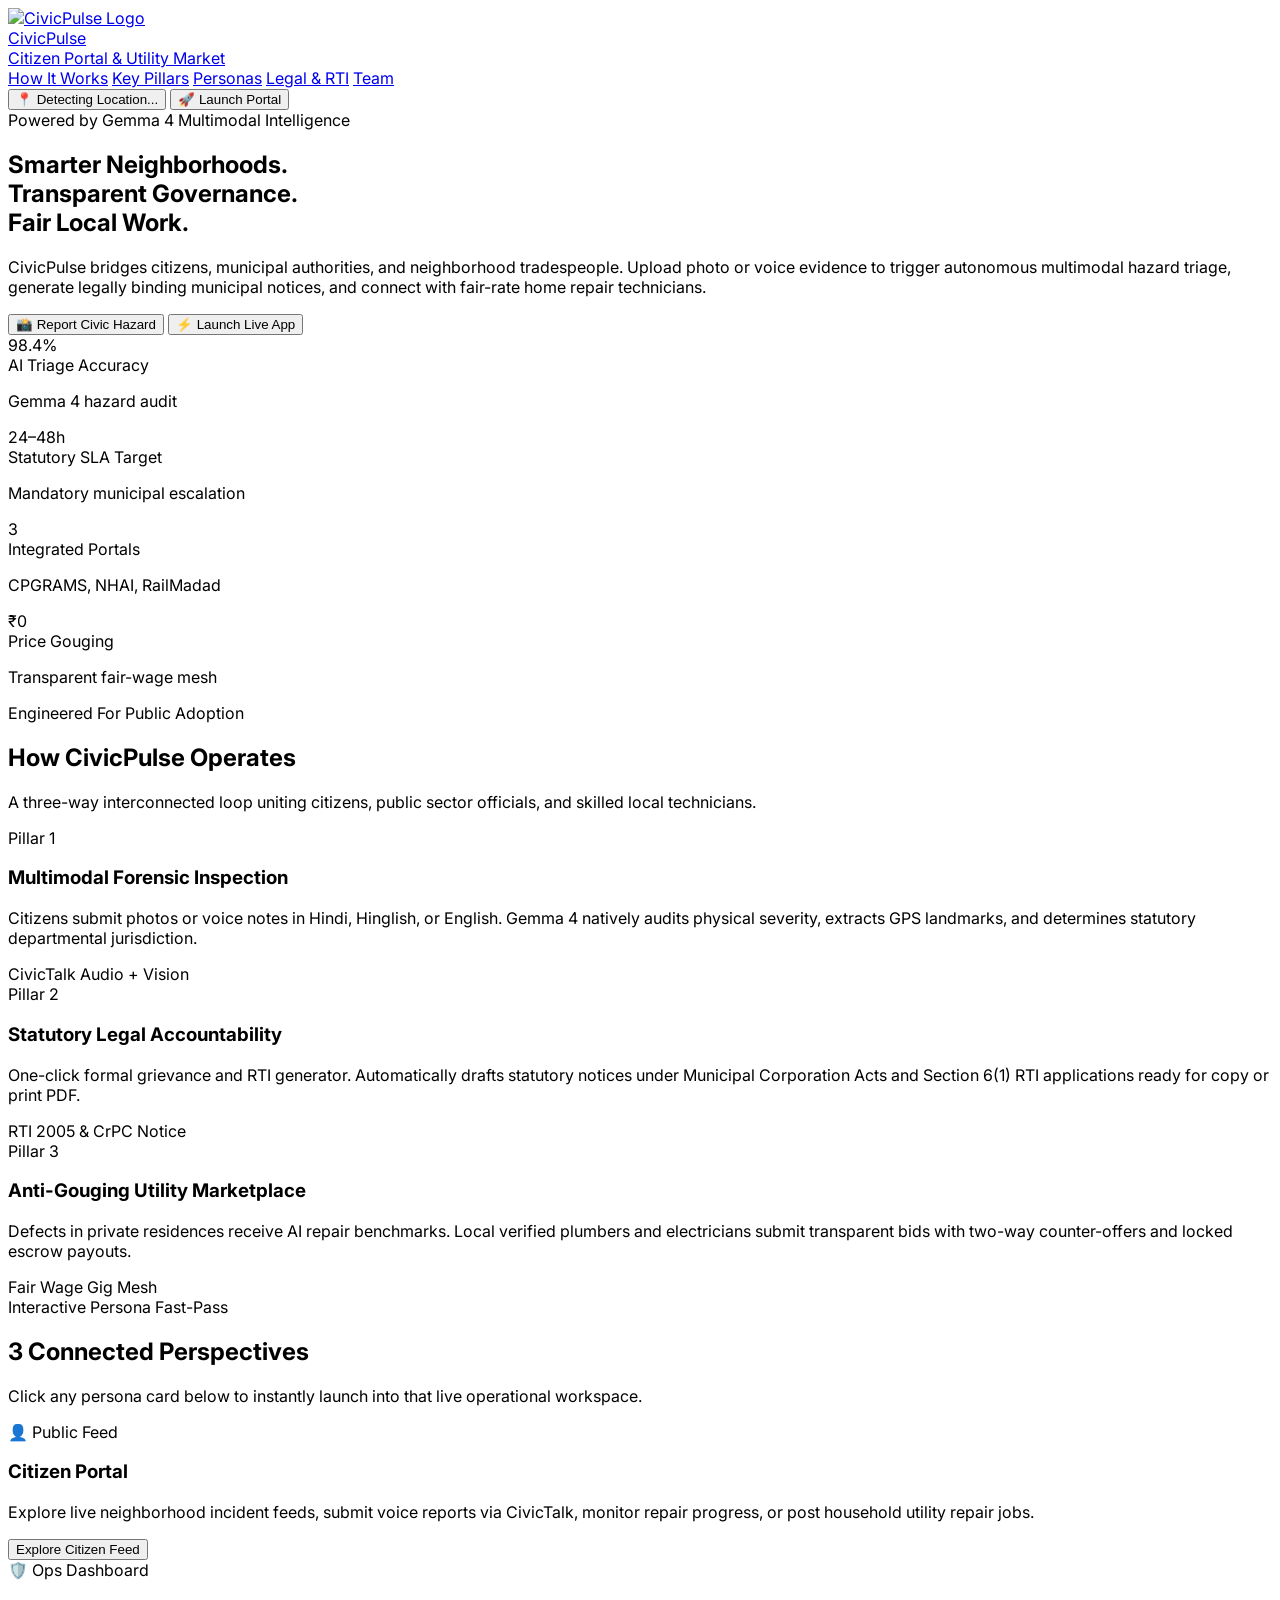
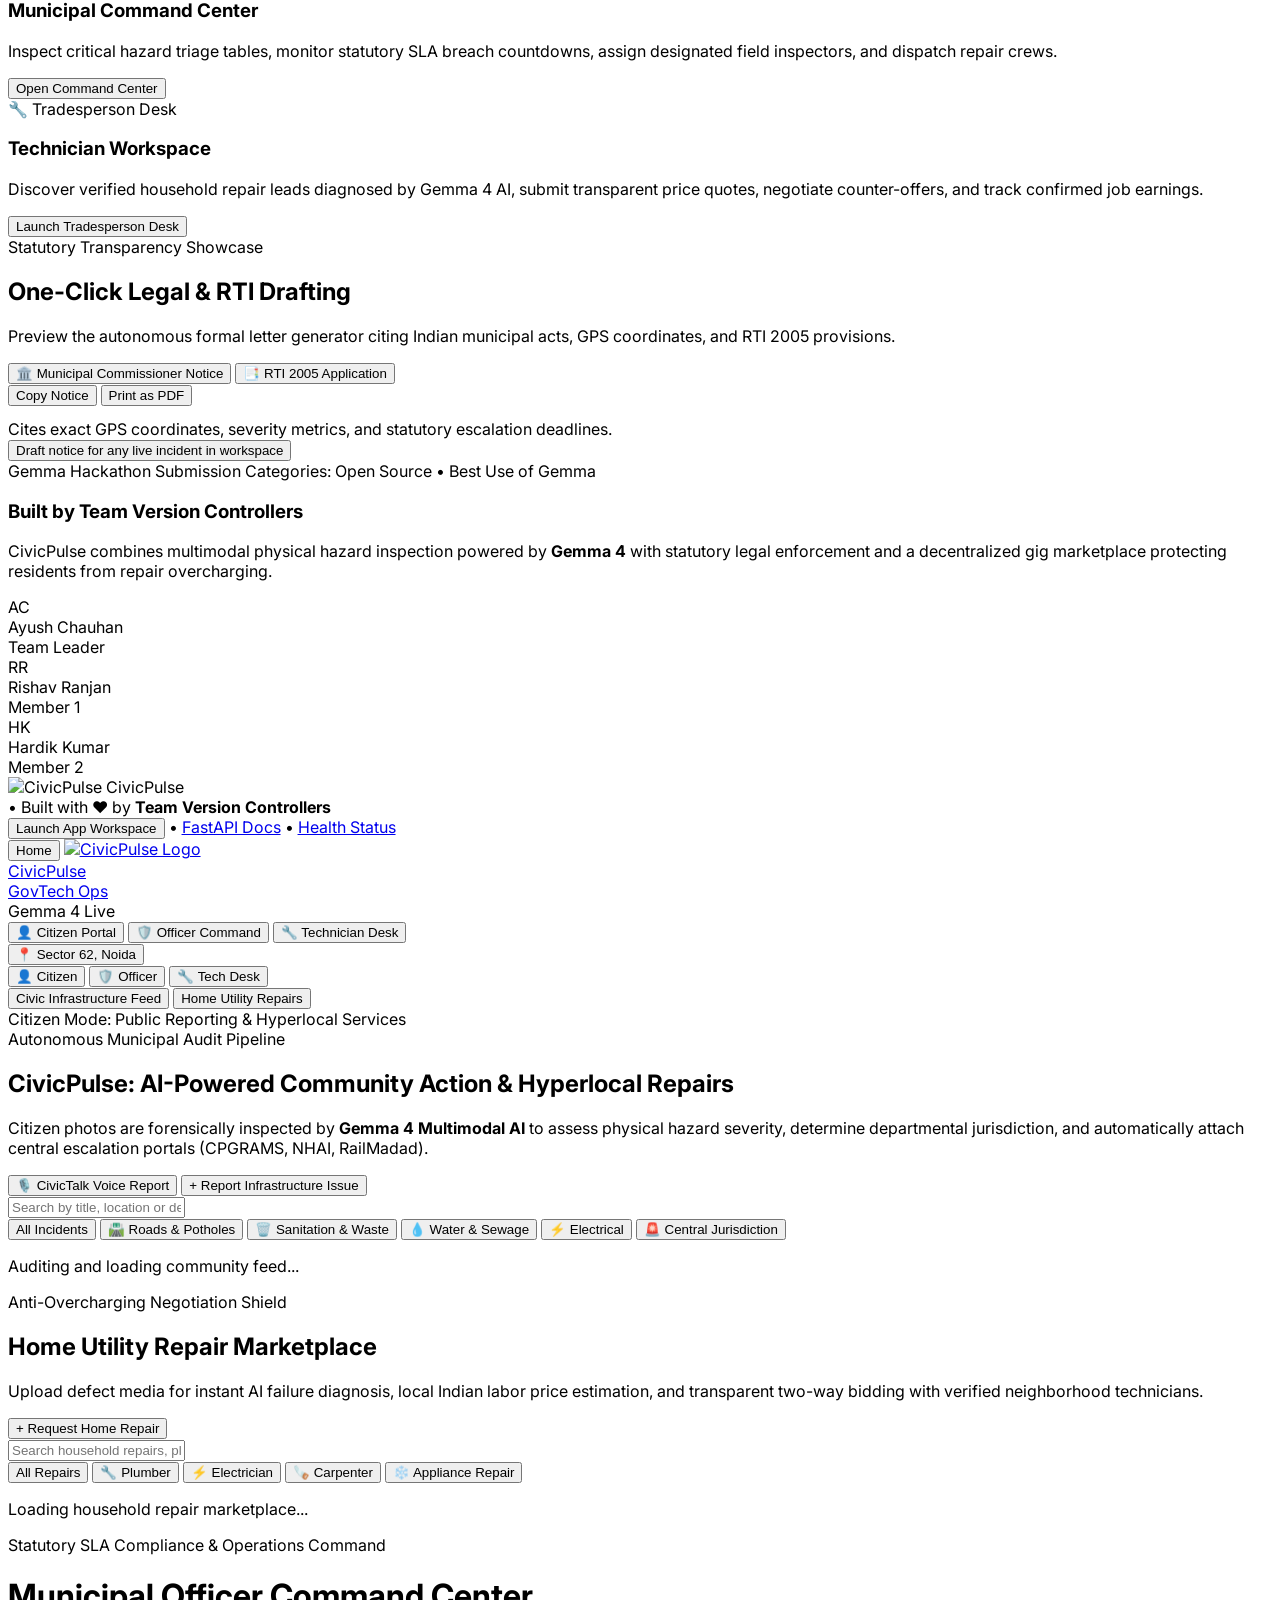
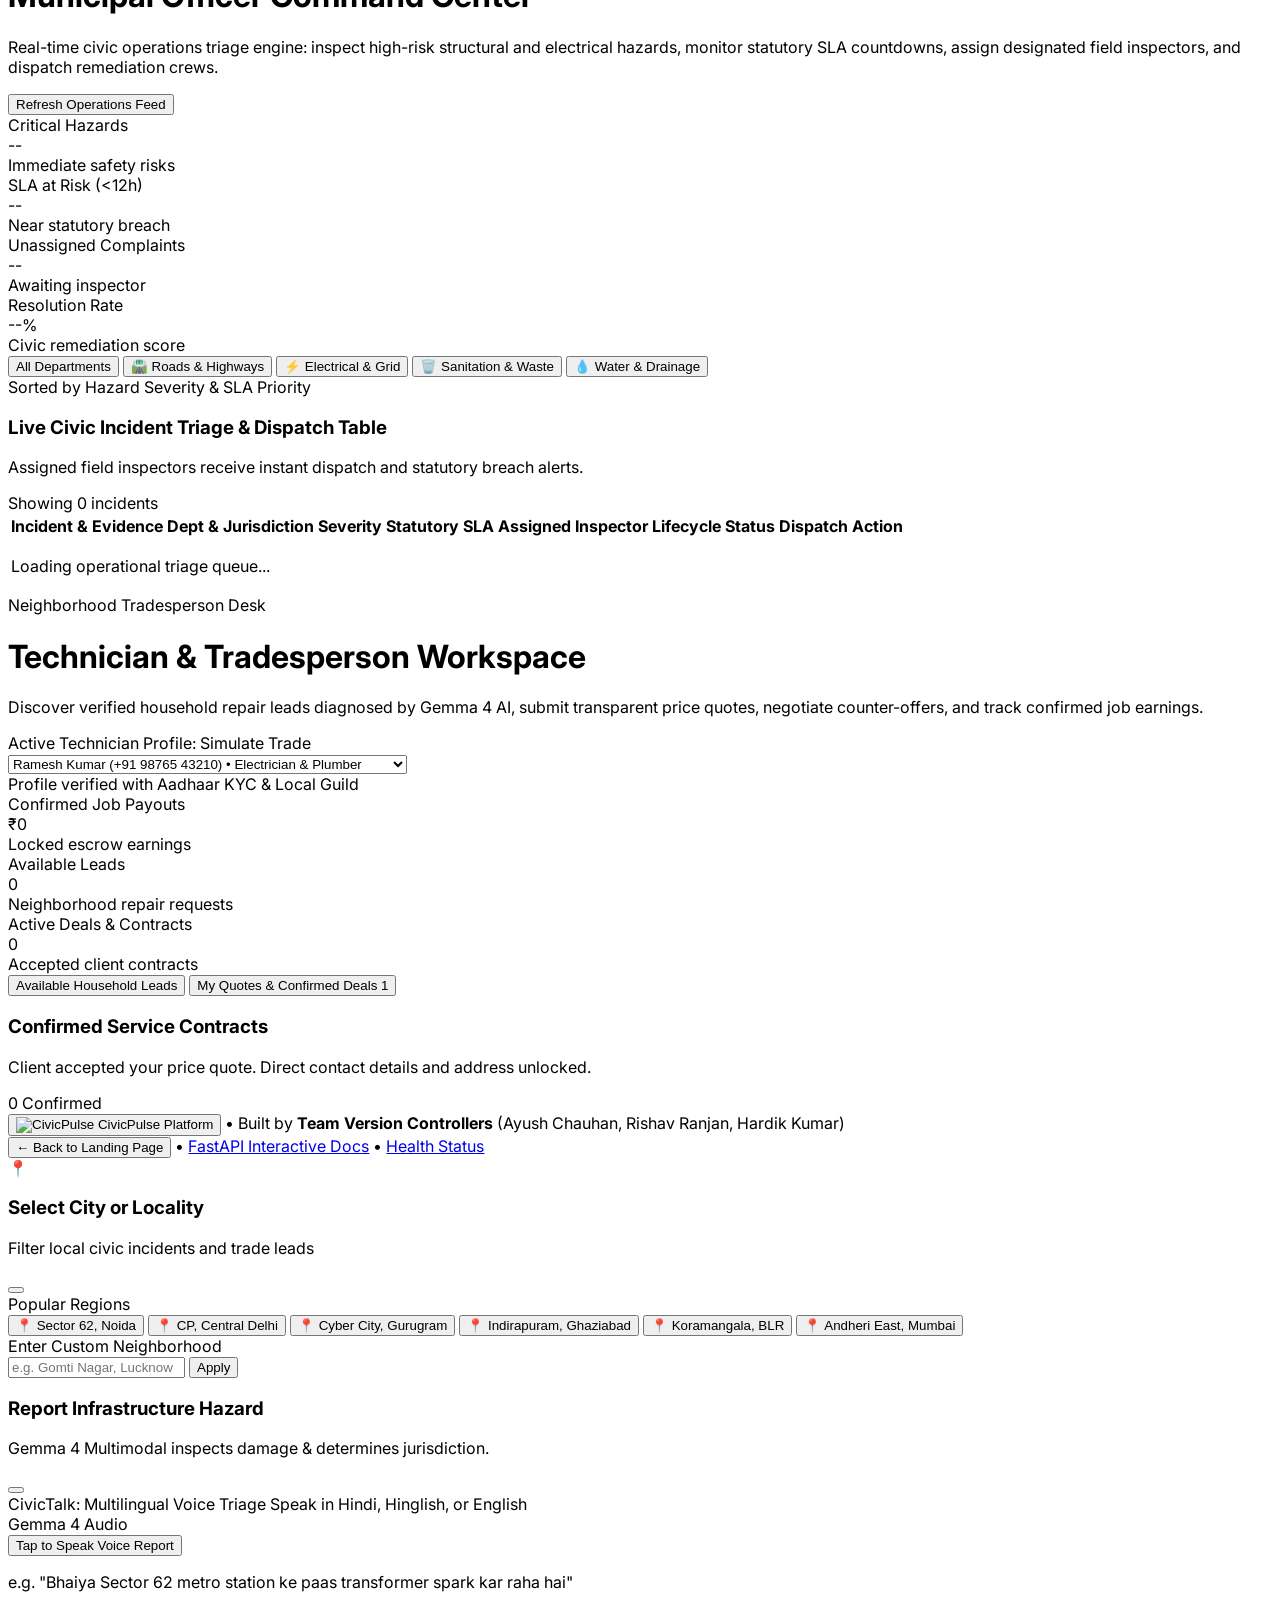
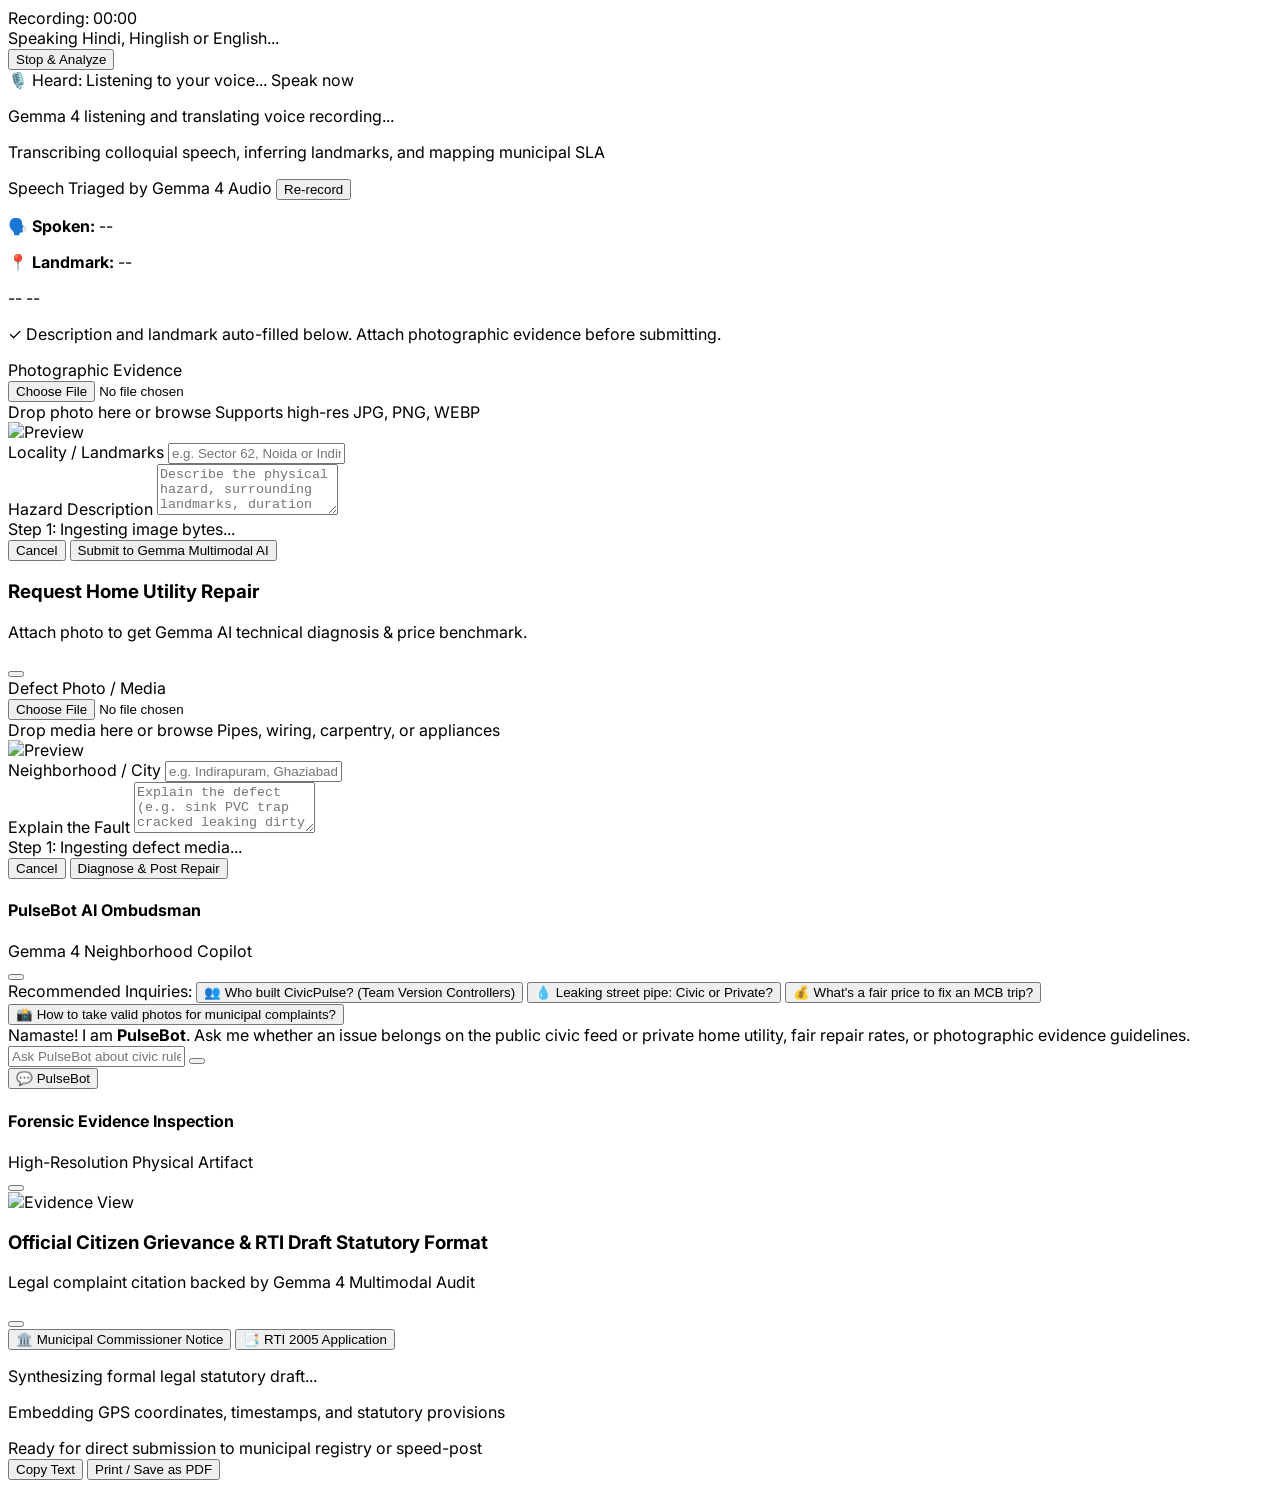
==== commit 1a09346a: "feat: implement dual-view architecture with standalone landing page and interactive operations works" ====
--- a/frontend/index.html
+++ b/frontend/index.html
@@ -8,7 +8,7 @@
   <!-- Tailwind CSS CDN -->
   <script src="https://cdn.tailwindcss.com"></script>
 
-  <!-- Custom CSS for GPU-accelerated micro-animations -->
+  <!-- Custom CSS for Dual-View Transitions & Ambient Canvas -->
   <link rel="stylesheet" href="/static/css/style.css">
 
   <!-- Google Font: Inter -->
@@ -66,266 +66,332 @@
     }
   </style>
 </head>
-<body class="bg-gradient-to-br from-indigo-50/40 via-white to-purple-50/30 text-slate-800 antialiased min-h-screen flex flex-col font-sans selection:bg-indigo-500 selection:text-white relative overflow-x-hidden">
-
-  <!-- Ambient Background Floating Blurred Gradient Orbs -->
-  <div class="fixed top-12 left-10 w-96 h-96 bg-indigo-500/15 rounded-full blur-3xl pointer-events-none ambient-orb-1 -z-10"></div>
-  <div class="fixed top-1/3 right-10 w-96 h-96 bg-purple-500/15 rounded-full blur-3xl pointer-events-none ambient-orb-2 -z-10"></div>
+<body class="ambient-canvas-mesh text-slate-800 antialiased min-h-screen flex flex-col font-sans selection:bg-indigo-600 selection:text-white relative overflow-x-hidden">
+
+  <!-- Ambient Floating Radial Gradient Orbs -->
+  <div class="fixed top-12 left-10 w-96 h-96 bg-indigo-500/10 rounded-full blur-3xl pointer-events-none ambient-orb-1 -z-10"></div>
+  <div class="fixed top-1/3 right-10 w-96 h-96 bg-emerald-500/10 rounded-full blur-3xl pointer-events-none ambient-orb-2 -z-10"></div>
 
   <!-- Floating Toast Notifications Anchor -->
   <div id="toast-container" class="fixed top-5 right-5 z-50 flex flex-col gap-2 pointer-events-none max-w-sm w-full"></div>
 
-  <!-- Sticky Modern Header -->
-  <header class="sticky top-0 z-40 frosted-glass border-b border-slate-200/80 shadow-xs transition-all">
-    <div class="max-w-7xl mx-auto px-4 sm:px-6 lg:px-8 h-16 flex items-center justify-between">
-      
-      <!-- Brand & Gemma AI Live Badge -->
-      <div class="flex items-center gap-3">
-        <a href="/" class="flex items-center gap-2.5 group">
-          <div class="w-10 h-10 rounded-2xl bg-gradient-to-tr from-indigo-600 via-indigo-700 to-violet-600 flex items-center justify-center text-white shadow-md shadow-indigo-500/25 group-hover:scale-105 transition-transform">
-            <i data-lucide="activity" class="w-5 h-5 stroke-[2.5]"></i>
-          </div>
+  <!-- ========================================================================= -->
+  <!-- VIEW 1: STANDALONE LANDING PAGE (#landingView)                             -->
+  <!-- ========================================================================= -->
+  <div id="landingView" class="view-container view-active w-full min-h-screen flex flex-col">
+
+    <!-- Landing Navigation Header -->
+    <header class="sticky top-0 z-40 frosted-glass border-b border-slate-200/80 shadow-xs transition-all">
+      <div class="max-w-7xl mx-auto px-4 sm:px-6 lg:px-8 h-16 flex items-center justify-between">
+        
+        <!-- Brand Anchor -->
+        <a href="#" onclick="showLandingView(); return false;" class="flex items-center gap-3 group">
+          <img src="/static/images/logo.png" alt="CivicPulse Logo" class="w-10 h-10 object-contain drop-shadow-sm group-hover:scale-105 transition-transform">
           <div>
             <div class="text-lg font-black tracking-tight text-slate-900 leading-none">
               Civic<span class="bg-gradient-to-r from-indigo-600 to-violet-600 bg-clip-text text-transparent">Pulse</span>
             </div>
-            <span class="text-[10px] font-semibold text-slate-400 uppercase tracking-wider block mt-0.5">GovTech AI Mesh</span>
+            <span class="text-[10px] font-semibold text-slate-400 uppercase tracking-wider block mt-0.5">Citizen Portal & Utility Market</span>
           </div>
         </a>
 
-        <!-- Glowing Gemma 4 Live Radar Badge -->
-        <div class="hidden sm:inline-flex items-center gap-2 px-3 py-1 rounded-full bg-indigo-50/90 border border-indigo-200/80 text-indigo-700 text-xs font-semibold shadow-xs">
+        <!-- Quick Section Nav (Desktop) -->
+        <nav class="hidden md:flex items-center gap-6 text-xs font-semibold text-slate-600">
+          <a href="#how-it-works" class="hover:text-indigo-600 transition-colors">How It Works</a>
+          <a href="#pillars" class="hover:text-indigo-600 transition-colors">Key Pillars</a>
+          <a href="#personas" class="hover:text-indigo-600 transition-colors">Personas</a>
+          <a href="#rti-showcase" class="hover:text-indigo-600 transition-colors">Legal & RTI</a>
+          <a href="#team" class="hover:text-indigo-600 transition-colors">Team</a>
+        </nav>
+
+        <!-- Right Side: Geolocation Chip & Launch App CTA -->
+        <div class="flex items-center gap-3">
+          <button onclick="openCityModal()" class="flex items-center gap-2 px-3.5 py-1.5 rounded-full bg-white/95 border border-slate-200/90 text-xs font-semibold text-slate-800 shadow-xs hover:border-indigo-400 transition-all cursor-pointer">
+            <span class="relative flex h-2 w-2">
+              <span class="animate-ping absolute inline-flex h-full w-full rounded-full bg-emerald-400 opacity-75"></span>
+              <span class="relative inline-flex rounded-full h-2 w-2 bg-emerald-500"></span>
+            </span>
+            <span id="landingLocationPill">📍 Detecting Location...</span>
+            <i data-lucide="chevron-down" class="w-3 h-3 text-slate-400"></i>
+          </button>
+
+          <button onclick="showWorkspaceView('citizen')" class="btn-tactile px-4 py-2 rounded-2xl bg-gradient-to-r from-indigo-600 to-violet-600 hover:from-indigo-700 hover:to-violet-700 text-white text-xs font-bold shadow-md shadow-indigo-500/25 transition-all flex items-center gap-1.5">
+            <span>🚀 Launch Portal</span>
+            <i data-lucide="arrow-right" class="w-3.5 h-3.5"></i>
+          </button>
+        </div>
+      </div>
+    </header>
+
+    <!-- Hero Presentation Section -->
+    <section class="max-w-7xl mx-auto px-4 sm:px-6 lg:px-8 pt-12 pb-16 w-full">
+      <div class="text-center max-w-3xl mx-auto space-y-6">
+        
+        <!-- Gemma 4 Live Radar Badge -->
+        <div class="inline-flex items-center gap-2 px-3.5 py-1.5 rounded-full bg-indigo-50 border border-indigo-200 text-indigo-700 text-xs font-bold shadow-xs">
           <span class="relative flex h-2.5 w-2.5">
             <span class="animate-ping absolute inline-flex h-full w-full rounded-full bg-indigo-400 opacity-75"></span>
             <span class="relative inline-flex rounded-full h-2.5 w-2.5 bg-indigo-600"></span>
           </span>
-          <span>Gemma 4 Multimodal Engine Live</span>
-        </div>
-
-        <!-- Team Version Controllers Badge -->
-        <div class="hidden xl:inline-flex items-center gap-1.5 px-3 py-1 rounded-full bg-slate-100/90 border border-slate-200/90 text-slate-700 text-xs font-semibold shadow-xs">
-          <i data-lucide="users" class="w-3.5 h-3.5 text-indigo-600"></i>
-          <span>Team: <strong class="text-slate-900">Version Controllers</strong></span>
-        </div>
-      </div>
-
-      <!-- 3-Way Persona Switcher Navigation (Pillar 3) -->
-      <nav class="hidden md:flex items-center bg-slate-100/90 p-1 rounded-2xl border border-slate-200/80 shadow-inner">
-        <button id="persona-btn-citizen" onclick="switchPersona('citizen')" class="flex items-center gap-2 px-4 py-2 rounded-xl text-xs sm:text-sm font-bold bg-white text-indigo-900 shadow-sm border border-slate-200/90 transition-all">
-          <i data-lucide="user" class="w-4 h-4 text-indigo-600"></i>
-          <span>👤 Citizen Portal</span>
-        </button>
-        <button id="persona-btn-admin" onclick="switchPersona('admin')" class="flex items-center gap-2 px-4 py-2 rounded-xl text-xs sm:text-sm font-semibold text-slate-500 hover:text-slate-800 transition-all">
-          <i data-lucide="shield-alert" class="w-4 h-4 text-rose-500"></i>
-          <span>🛡️ Officer Command</span>
-        </button>
-        <button id="persona-btn-technician" onclick="switchPersona('technician')" class="flex items-center gap-2 px-4 py-2 rounded-xl text-xs sm:text-sm font-semibold text-slate-500 hover:text-slate-800 transition-all">
-          <i data-lucide="wrench" class="w-4 h-4 text-emerald-600"></i>
-          <span>🔧 Technician Desk</span>
-        </button>
-      </nav>
-
-      <!-- Dynamic GPS Location Pill -->
-      <div class="flex items-center gap-2.5">
-        <div class="flex items-center gap-2 px-3.5 py-1.5 rounded-full bg-white/95 border border-slate-200/90 text-xs font-semibold text-slate-800 shadow-xs backdrop-blur-md">
-          <span class="relative flex h-2 w-2">
-            <span class="animate-ping absolute inline-flex h-full w-full rounded-full bg-emerald-400 opacity-75"></span>
-            <span class="relative inline-flex rounded-full h-2 w-2 bg-emerald-500"></span>
-          </span>
-          <span id="location-pill-text">📍 Sector 62, Noida</span>
-        </div>
-      </div>
-    </div>
-  </header>
-
-  <!-- Mobile 3-Way Persona Navigation -->
-  <div class="md:hidden frosted-glass border-b border-slate-200 px-3 py-2 flex gap-1.5 overflow-x-auto custom-scroll">
-    <button id="mobile-persona-btn-citizen" onclick="switchPersona('citizen')" class="flex-1 py-1.5 px-2 text-center text-xs font-bold rounded-xl bg-indigo-50 text-indigo-700 border border-indigo-200 whitespace-nowrap">
-      👤 Citizen
-    </button>
-    <button id="mobile-persona-btn-admin" onclick="switchPersona('admin')" class="flex-1 py-1.5 px-2 text-center text-xs font-semibold rounded-xl bg-white text-slate-600 border border-slate-200 whitespace-nowrap">
-      🛡️ Officer
-    </button>
-    <button id="mobile-persona-btn-technician" onclick="switchPersona('technician')" class="flex-1 py-1.5 px-2 text-center text-xs font-semibold rounded-xl bg-white text-slate-600 border border-slate-200 whitespace-nowrap">
-      🔧 Tech Desk
-    </button>
-  </div>
-
-  <!-- Main Content View -->
-  <main class="max-w-7xl mx-auto px-4 sm:px-6 lg:px-8 py-8 flex-1 w-full">
-
-    <!-- ========================================================================= -->
-    <!-- PERSONA 1: CITIZEN VIEW (Default)                                         -->
-    <!-- ========================================================================= -->
-    <div id="persona-view-citizen" class="space-y-6 persona-transition">
-
-      <!-- Citizen Secondary Sub-Navigation Pill Bar -->
-      <div class="flex flex-col sm:flex-row sm:items-center justify-between gap-3 pb-2 border-b border-slate-200/80">
-        <div class="flex items-center gap-2 bg-slate-100/90 p-1 rounded-2xl border border-slate-200/80 shadow-inner max-w-fit">
-          <button id="tab-btn-civic" onclick="switchTab('civic')" class="flex items-center gap-2 px-4 py-2 rounded-xl text-xs sm:text-sm font-bold bg-white text-indigo-900 shadow-sm border border-slate-200/90 transition-all">
-            <i data-lucide="globe" class="w-4 h-4 text-indigo-600"></i>
-            <span>Civic Infrastructure Feed</span>
-          </button>
-          <button id="tab-btn-services" onclick="switchTab('services')" class="flex items-center gap-2 px-4 py-2 rounded-xl text-xs sm:text-sm font-semibold text-slate-500 hover:text-slate-800 transition-all">
-            <i data-lucide="zap" class="w-4 h-4 text-amber-500"></i>
-            <span>Home Utility Repairs</span>
-          </button>
-        </div>
-        <div class="hidden sm:flex items-center gap-2 text-xs font-semibold text-slate-500">
-          <span class="inline-flex items-center gap-1.5 px-3 py-1 rounded-full bg-indigo-50/90 text-indigo-700 border border-indigo-200/80">
-            <span class="w-2 h-2 rounded-full bg-emerald-500 animate-pulse"></span>
-            <span>Citizen Mode: Public Reporting & Hyperlocal Services</span>
-          </span>
-        </div>
-      </div>
-
-      <!-- ==================== TAB 1: CIVIC INFRASTRUCTURE FEED ==================== -->
-      <section id="view-civic" class="space-y-6">
-      
-      <!-- Hero Action Bar with Shimmer Headline & Floating Glow -->
-      <div class="p-6 sm:p-8 rounded-3xl bg-gradient-to-r from-indigo-950 via-slate-900 to-indigo-900 text-white relative overflow-hidden shadow-xl border border-indigo-800/40">
-        <!-- Floating orbs inside hero container -->
-        <div class="absolute -right-8 -top-8 w-64 h-64 bg-indigo-500/25 rounded-full blur-3xl pointer-events-none ambient-orb-1"></div>
-        <div class="absolute -left-10 -bottom-10 w-64 h-64 bg-purple-500/20 rounded-full blur-3xl pointer-events-none ambient-orb-2"></div>
-
-        <div class="flex flex-col sm:flex-row sm:items-center justify-between gap-6 relative z-10">
-          <div class="max-w-2xl">
-            <span class="inline-flex items-center gap-2 px-3 py-1 rounded-full bg-indigo-500/20 border border-indigo-400/30 text-indigo-300 text-xs font-semibold mb-3">
-              <span class="w-1.5 h-1.5 rounded-full bg-emerald-400 animate-ping"></span>
-              <span>Autonomous Municipal Audit Pipeline</span>
-            </span>
-            <h1 class="text-2xl sm:text-4xl font-extrabold tracking-tight text-white leading-tight">
-              <span class="shimmer-headline">CivicPulse: AI-Powered Community Action & Hyperlocal Repairs</span>
-            </h1>
-            <p class="text-slate-300 text-xs sm:text-sm mt-3 leading-relaxed max-w-xl">
-              Citizen photos are forensically inspected by <strong>Gemma 4 Multimodal AI</strong> to assess physical hazard severity, determine departmental jurisdiction, and automatically attach central escalation portals (CPGRAMS, NHAI, RailMadad).
+          <span>Powered by Gemma 4 Multimodal Intelligence</span>
+        </div>
+
+        <!-- Big Display Headline -->
+        <h1 class="text-3xl sm:text-5xl lg:text-6xl font-black text-slate-900 tracking-tight leading-tight">
+          Smarter Neighborhoods.<br>
+          <span class="bg-gradient-to-r from-indigo-600 via-purple-600 to-emerald-600 bg-clip-text text-transparent">
+            Transparent Governance.
+          </span><br>
+          Fair Local Work.
+        </h1>
+
+        <!-- Subtitle -->
+        <p class="text-slate-600 text-sm sm:text-base leading-relaxed max-w-2xl mx-auto">
+          CivicPulse bridges citizens, municipal authorities, and neighborhood tradespeople. 
+          Upload photo or voice evidence to trigger autonomous multimodal hazard triage, generate legally binding municipal notices, and connect with fair-rate home repair technicians.
+        </p>
+
+        <!-- Dual CTA Buttons -->
+        <div class="flex flex-col sm:flex-row items-center justify-center gap-3.5 pt-2">
+          <button onclick="showWorkspaceView('citizen'); setTimeout(() => openModal('modal-civic'), 200);" class="btn-tactile w-full sm:w-auto px-7 py-3.5 rounded-2xl bg-gradient-to-r from-rose-500 via-pink-600 to-rose-600 hover:from-rose-600 hover:to-pink-700 text-white font-bold text-sm shadow-lg shadow-rose-500/25 flex items-center justify-center gap-2">
+            <i data-lucide="camera" class="w-4 h-4"></i>
+            <span>📸 Report Civic Hazard</span>
+          </button>
+          
+          <button onclick="showWorkspaceView('citizen')" class="btn-tactile w-full sm:w-auto px-7 py-3.5 rounded-2xl bg-slate-900 hover:bg-slate-800 text-white font-bold text-sm shadow-md flex items-center justify-center gap-2">
+            <i data-lucide="layout-grid" class="w-4 h-4 text-indigo-400"></i>
+            <span>⚡ Launch Live App</span>
+          </button>
+        </div>
+
+      </div>
+
+      <!-- Real-Time Metric Stat Chips Banner -->
+      <div class="mt-14 grid grid-cols-2 lg:grid-cols-4 gap-4 max-w-5xl mx-auto">
+        <div class="landing-card-hover p-5 rounded-3xl bg-white/90 border border-slate-200/90 shadow-xs text-center backdrop-blur-md">
+          <div class="text-2xl sm:text-3xl font-black text-indigo-600">98.4%</div>
+          <div class="text-xs font-bold text-slate-800 mt-1">AI Triage Accuracy</div>
+          <p class="text-[11px] text-slate-500 mt-0.5">Gemma 4 hazard audit</p>
+        </div>
+
+        <div class="landing-card-hover p-5 rounded-3xl bg-white/90 border border-slate-200/90 shadow-xs text-center backdrop-blur-md">
+          <div class="text-2xl sm:text-3xl font-black text-rose-600">24–48h</div>
+          <div class="text-xs font-bold text-slate-800 mt-1">Statutory SLA Target</div>
+          <p class="text-[11px] text-slate-500 mt-0.5">Mandatory municipal escalation</p>
+        </div>
+
+        <div class="landing-card-hover p-5 rounded-3xl bg-white/90 border border-slate-200/90 shadow-xs text-center backdrop-blur-md">
+          <div id="landing-stat-total" class="text-2xl sm:text-3xl font-black text-emerald-600">3</div>
+          <div class="text-xs font-bold text-slate-800 mt-1">Integrated Portals</div>
+          <p class="text-[11px] text-slate-500 mt-0.5">CPGRAMS, NHAI, RailMadad</p>
+        </div>
+
+        <div class="landing-card-hover p-5 rounded-3xl bg-white/90 border border-slate-200/90 shadow-xs text-center backdrop-blur-md">
+          <div id="landing-stat-resolved" class="text-2xl sm:text-3xl font-black text-purple-600">₹0</div>
+          <div class="text-xs font-bold text-slate-800 mt-1">Price Gouging</div>
+          <p class="text-[11px] text-slate-500 mt-0.5">Transparent fair-wage mesh</p>
+        </div>
+      </div>
+    </section>
+
+    <!-- Value Pillars / How It Works Section -->
+    <section id="how-it-works" class="py-16 bg-white/60 border-y border-slate-200/70">
+      <div class="max-w-7xl mx-auto px-4 sm:px-6 lg:px-8">
+        
+        <div class="text-center max-w-2xl mx-auto mb-12">
+          <span class="text-xs font-bold text-indigo-600 uppercase tracking-wider">Engineered For Public Adoption</span>
+          <h2 class="text-2xl sm:text-4xl font-black text-slate-900 mt-1">How CivicPulse Operates</h2>
+          <p class="text-xs sm:text-sm text-slate-500 mt-2">
+            A three-way interconnected loop uniting citizens, public sector officials, and skilled local technicians.
+          </p>
+        </div>
+
+        <div class="grid grid-cols-1 md:grid-cols-3 gap-6">
+          <!-- Pillar 1 Card -->
+          <div class="landing-card-hover p-6 rounded-3xl bg-white border border-slate-200/80 shadow-xs flex flex-col justify-between">
+            <div>
+              <div class="w-12 h-12 rounded-2xl bg-indigo-50 border border-indigo-100 flex items-center justify-center text-indigo-600 mb-4">
+                <i data-lucide="eye" class="w-6 h-6 stroke-[2.5]"></i>
+              </div>
+              <span class="text-[11px] font-bold text-indigo-600 uppercase tracking-wider">Pillar 1</span>
+              <h3 class="text-lg font-bold text-slate-900 mt-1">Multimodal Forensic Inspection</h3>
+              <p class="text-xs text-slate-600 mt-2 leading-relaxed">
+                Citizens submit photos or voice notes in Hindi, Hinglish, or English. Gemma 4 natively audits physical severity, extracts GPS landmarks, and determines statutory departmental jurisdiction.
+              </p>
+            </div>
+            <div class="mt-4 pt-3 border-t border-slate-100 flex items-center gap-1.5 text-xs text-indigo-600 font-semibold">
+              <span>CivicTalk Audio + Vision</span>
+              <i data-lucide="check" class="w-3.5 h-3.5 text-emerald-500"></i>
+            </div>
+          </div>
+
+          <!-- Pillar 2 Card -->
+          <div class="landing-card-hover p-6 rounded-3xl bg-white border border-slate-200/80 shadow-xs flex flex-col justify-between">
+            <div>
+              <div class="w-12 h-12 rounded-2xl bg-rose-50 border border-rose-100 flex items-center justify-center text-rose-600 mb-4">
+                <i data-lucide="scale" class="w-6 h-6 stroke-[2.5]"></i>
+              </div>
+              <span class="text-[11px] font-bold text-rose-600 uppercase tracking-wider">Pillar 2</span>
+              <h3 class="text-lg font-bold text-slate-900 mt-1">Statutory Legal Accountability</h3>
+              <p class="text-xs text-slate-600 mt-2 leading-relaxed">
+                One-click formal grievance and RTI generator. Automatically drafts statutory notices under Municipal Corporation Acts and Section 6(1) RTI applications ready for copy or print PDF.
+              </p>
+            </div>
+            <div class="mt-4 pt-3 border-t border-slate-100 flex items-center gap-1.5 text-xs text-rose-600 font-semibold">
+              <span>RTI 2005 & CrPC Notice</span>
+              <i data-lucide="check" class="w-3.5 h-3.5 text-emerald-500"></i>
+            </div>
+          </div>
+
+          <!-- Pillar 3 Card -->
+          <div class="landing-card-hover p-6 rounded-3xl bg-white border border-slate-200/80 shadow-xs flex flex-col justify-between">
+            <div>
+              <div class="w-12 h-12 rounded-2xl bg-emerald-50 border border-emerald-100 flex items-center justify-center text-emerald-600 mb-4">
+                <i data-lucide="wrench" class="w-6 h-6 stroke-[2.5]"></i>
+              </div>
+              <span class="text-[11px] font-bold text-emerald-600 uppercase tracking-wider">Pillar 3</span>
+              <h3 class="text-lg font-bold text-slate-900 mt-1">Anti-Gouging Utility Marketplace</h3>
+              <p class="text-xs text-slate-600 mt-2 leading-relaxed">
+                Defects in private residences receive AI repair benchmarks. Local verified plumbers and electricians submit transparent bids with two-way counter-offers and locked escrow payouts.
+              </p>
+            </div>
+            <div class="mt-4 pt-3 border-t border-slate-100 flex items-center gap-1.5 text-xs text-emerald-600 font-semibold">
+              <span>Fair Wage Gig Mesh</span>
+              <i data-lucide="check" class="w-3.5 h-3.5 text-emerald-500"></i>
+            </div>
+          </div>
+        </div>
+
+      </div>
+    </section>
+
+    <!-- Interactive Persona Showcase (Judge Fast-Pass) -->
+    <section id="personas" class="py-16 max-w-7xl mx-auto px-4 sm:px-6 lg:px-8 w-full">
+      <div class="text-center max-w-2xl mx-auto mb-12">
+        <span class="text-xs font-bold text-purple-600 uppercase tracking-wider">Interactive Persona Fast-Pass</span>
+        <h2 class="text-2xl sm:text-4xl font-black text-slate-900 mt-1">3 Connected Perspectives</h2>
+        <p class="text-xs sm:text-sm text-slate-500 mt-2">
+          Click any persona card below to instantly launch into that live operational workspace.
+        </p>
+      </div>
+
+      <div class="grid grid-cols-1 md:grid-cols-3 gap-6">
+        <!-- Persona 1: Citizen View -->
+        <div class="p-6 rounded-3xl bg-gradient-to-b from-indigo-50/70 to-white border border-indigo-100 shadow-sm flex flex-col justify-between">
+          <div>
+            <div class="flex items-center justify-between mb-4">
+              <span class="p-3 rounded-2xl bg-indigo-600 text-white font-bold text-lg shadow-sm">👤</span>
+              <span class="px-2.5 py-1 rounded-full bg-indigo-100 text-indigo-800 text-[10px] font-bold">Public Feed</span>
+            </div>
+            <h3 class="text-lg font-black text-slate-900">Citizen Portal</h3>
+            <p class="text-xs text-slate-600 mt-2 leading-relaxed">
+              Explore live neighborhood incident feeds, submit voice reports via CivicTalk, monitor repair progress, or post household utility repair jobs.
             </p>
           </div>
-          <div class="flex flex-col sm:flex-row items-stretch sm:items-center gap-2.5">
-            <button onclick="startCivicTalkFromBanner()" class="group relative px-5 py-4 rounded-2xl bg-gradient-to-r from-rose-500 via-pink-600 to-rose-600 hover:from-rose-600 hover:to-pink-700 text-white text-xs sm:text-sm font-bold shadow-lg shadow-rose-500/30 hover:shadow-rose-500/50 hover:scale-102 transition-all flex items-center justify-center gap-2 whitespace-nowrap">
-              <span class="relative flex h-2.5 w-2.5">
-                <span class="animate-ping absolute inline-flex h-full w-full rounded-full bg-rose-200 opacity-75"></span>
-                <span class="relative inline-flex rounded-full h-2.5 w-2.5 bg-white"></span>
-              </span>
-              <i data-lucide="mic" class="w-4 h-4"></i>
-              <span>🎙️ CivicTalk Voice Report</span>
+          <button onclick="showWorkspaceView('citizen')" class="btn-tactile mt-6 w-full py-2.5 px-4 rounded-xl bg-indigo-600 hover:bg-indigo-700 text-white font-bold text-xs flex items-center justify-center gap-2 transition-all">
+            <span>Explore Citizen Feed</span>
+            <i data-lucide="arrow-right" class="w-3.5 h-3.5"></i>
+          </button>
+        </div>
+
+        <!-- Persona 2: Officer Command -->
+        <div class="p-6 rounded-3xl bg-gradient-to-b from-rose-50/70 to-white border border-rose-100 shadow-sm flex flex-col justify-between">
+          <div>
+            <div class="flex items-center justify-between mb-4">
+              <span class="p-3 rounded-2xl bg-rose-600 text-white font-bold text-lg shadow-sm">🛡️</span>
+              <span class="px-2.5 py-1 rounded-full bg-rose-100 text-rose-800 text-[10px] font-bold">Ops Dashboard</span>
+            </div>
+            <h3 class="text-lg font-black text-slate-900">Municipal Command Center</h3>
+            <p class="text-xs text-slate-600 mt-2 leading-relaxed">
+              Inspect critical hazard triage tables, monitor statutory SLA breach countdowns, assign designated field inspectors, and dispatch repair crews.
+            </p>
+          </div>
+          <button onclick="showWorkspaceView('admin')" class="btn-tactile mt-6 w-full py-2.5 px-4 rounded-xl bg-rose-600 hover:bg-rose-700 text-white font-bold text-xs flex items-center justify-center gap-2 transition-all">
+            <span>Open Command Center</span>
+            <i data-lucide="arrow-right" class="w-3.5 h-3.5"></i>
+          </button>
+        </div>
+
+        <!-- Persona 3: Technician Desk -->
+        <div class="p-6 rounded-3xl bg-gradient-to-b from-emerald-50/70 to-white border border-emerald-100 shadow-sm flex flex-col justify-between">
+          <div>
+            <div class="flex items-center justify-between mb-4">
+              <span class="p-3 rounded-2xl bg-emerald-600 text-white font-bold text-lg shadow-sm">🔧</span>
+              <span class="px-2.5 py-1 rounded-full bg-emerald-100 text-emerald-800 text-[10px] font-bold">Tradesperson Desk</span>
+            </div>
+            <h3 class="text-lg font-black text-slate-900">Technician Workspace</h3>
+            <p class="text-xs text-slate-600 mt-2 leading-relaxed">
+              Discover verified household repair leads diagnosed by Gemma 4 AI, submit transparent price quotes, negotiate counter-offers, and track confirmed job earnings.
+            </p>
+          </div>
+          <button onclick="showWorkspaceView('technician')" class="btn-tactile mt-6 w-full py-2.5 px-4 rounded-xl bg-emerald-600 hover:bg-emerald-700 text-white font-bold text-xs flex items-center justify-center gap-2 transition-all">
+            <span>Launch Tradesperson Desk</span>
+            <i data-lucide="arrow-right" class="w-3.5 h-3.5"></i>
+          </button>
+        </div>
+      </div>
+    </section>
+
+    <!-- Interactive RTI & Formal Grievance Letter Showcase -->
+    <section id="rti-showcase" class="py-16 bg-slate-100/70 border-t border-slate-200/80">
+      <div class="max-w-5xl mx-auto px-4 sm:px-6 lg:px-8">
+        
+        <div class="text-center max-w-2xl mx-auto mb-8">
+          <span class="text-xs font-bold text-indigo-600 uppercase tracking-wider">Statutory Transparency Showcase</span>
+          <h2 class="text-2xl sm:text-3xl font-black text-slate-900 mt-1">One-Click Legal & RTI Drafting</h2>
+          <p class="text-xs sm:text-sm text-slate-500 mt-1.5">
+            Preview the autonomous formal letter generator citing Indian municipal acts, GPS coordinates, and RTI 2005 provisions.
+          </p>
+        </div>
+
+        <div class="bg-white rounded-3xl border border-slate-200/90 shadow-md p-5 sm:p-7 space-y-4">
+          
+          <!-- Tab Selector -->
+          <div class="flex items-center justify-between flex-wrap gap-2 pb-3 border-b border-slate-100">
+            <div class="flex items-center gap-2 bg-slate-100 p-1 rounded-2xl">
+              <button id="landing-letter-tab-municipal" onclick="switchLandingLetterType('municipal')" class="btn-tactile px-3.5 py-1.5 rounded-xl text-xs font-bold bg-white text-indigo-900 shadow-sm border border-slate-200/90 transition-all">
+                🏛️ Municipal Commissioner Notice
+              </button>
+              <button id="landing-letter-tab-rti" onclick="switchLandingLetterType('rti')" class="btn-tactile px-3.5 py-1.5 rounded-xl text-xs font-semibold text-slate-500 hover:text-slate-900 transition-all">
+                📑 RTI 2005 Application
+              </button>
+            </div>
+            
+            <div class="flex items-center gap-2">
+              <button onclick="copyLandingLetter()" class="btn-tactile px-3.5 py-1.5 rounded-xl bg-slate-100 hover:bg-slate-200 text-slate-700 font-bold text-xs flex items-center gap-1.5 transition-colors">
+                <i data-lucide="copy" class="w-3.5 h-3.5"></i>
+                <span id="btn-copy-landing-text">Copy Notice</span>
+              </button>
+              <button onclick="printLandingLetter()" class="btn-tactile px-3.5 py-1.5 rounded-xl bg-indigo-600 hover:bg-indigo-700 text-white font-bold text-xs flex items-center gap-1.5 shadow-sm transition-all">
+                <i data-lucide="printer" class="w-3.5 h-3.5"></i>
+                <span>Print as PDF</span>
+              </button>
+            </div>
+          </div>
+
+          <!-- Document Paper Area -->
+          <div class="bg-[#FAF9F5] border border-stone-300/80 rounded-2xl p-5 sm:p-7 shadow-inner max-h-80 overflow-y-auto custom-scroll">
+            <pre id="landing-letter-paper" class="font-mono text-xs text-slate-800 leading-relaxed whitespace-pre-wrap select-text"></pre>
+          </div>
+
+          <div class="flex flex-col sm:flex-row items-center justify-between gap-3 pt-2 text-xs text-slate-500">
+            <div class="flex items-center gap-1.5">
+              <i data-lucide="shield-check" class="w-4 h-4 text-emerald-600"></i>
+              <span>Cites exact GPS coordinates, severity metrics, and statutory escalation deadlines.</span>
+            </div>
+            <button onclick="showWorkspaceView('citizen')" class="font-bold text-indigo-600 hover:underline flex items-center gap-1">
+              <span>Draft notice for any live incident in workspace</span>
+              <i data-lucide="arrow-right" class="w-3 h-3"></i>
             </button>
-            <button onclick="openModal('modal-civic')" class="group relative px-6 py-4 rounded-2xl bg-gradient-to-r from-indigo-500 via-indigo-600 to-violet-600 text-white text-xs sm:text-sm font-bold shadow-lg shadow-indigo-500/30 hover:shadow-indigo-500/50 hover:scale-102 transition-all flex items-center justify-center gap-2 whitespace-nowrap">
-              <i data-lucide="plus-circle" class="w-4 h-4 group-hover:rotate-90 transition-transform"></i>
-              <span>+ Report Infrastructure Issue</span>
-            </button>
-          </div>
-        </div>
-      </div>
-
-      <!-- Civic Search & Category Filter Controls -->
-      <div class="flex flex-col lg:flex-row items-stretch lg:items-center justify-between gap-3 bg-white/90 backdrop-blur-md p-3.5 rounded-2xl border border-slate-200/80 shadow-xs">
-        <!-- Search Box -->
-        <div class="relative flex-1 max-w-md">
-          <i data-lucide="search" class="w-4 h-4 text-slate-400 absolute left-3.5 top-1/2 -translate-y-1/2"></i>
-          <input id="civic-search-input" oninput="handleCivicFilter()" type="text" placeholder="Search by title, location or department..." class="w-full pl-9 pr-4 py-2 text-xs rounded-xl bg-slate-50 border border-slate-200 focus:bg-white focus:ring-2 focus:ring-indigo-500 focus:outline-none transition-all">
-        </div>
-
-        <!-- Filter Pills Scroll Area -->
-        <div class="flex items-center gap-1.5 overflow-x-auto pb-1 lg:pb-0 custom-scroll text-xs">
-          <button onclick="setCivicCategory('ALL', this)" class="civic-filter-pill active px-3 py-1.5 rounded-xl font-bold bg-indigo-600 text-white shadow-xs transition-all whitespace-nowrap">
-            All Incidents
-          </button>
-          <button onclick="setCivicCategory('Road', this)" class="civic-filter-pill px-3 py-1.5 rounded-xl font-semibold bg-slate-100 text-slate-600 hover:text-indigo-600 hover:bg-indigo-50 transition-all whitespace-nowrap">
-            🛣️ Roads & Potholes
-          </button>
-          <button onclick="setCivicCategory('Waste', this)" class="civic-filter-pill px-3 py-1.5 rounded-xl font-semibold bg-slate-100 text-slate-600 hover:text-indigo-600 hover:bg-indigo-50 transition-all whitespace-nowrap">
-            🗑️ Sanitation & Waste
-          </button>
-          <button onclick="setCivicCategory('Water', this)" class="civic-filter-pill px-3 py-1.5 rounded-xl font-semibold bg-slate-100 text-slate-600 hover:text-indigo-600 hover:bg-indigo-50 transition-all whitespace-nowrap">
-            💧 Water & Sewage
-          </button>
-          <button onclick="setCivicCategory('Electric', this)" class="civic-filter-pill px-3 py-1.5 rounded-xl font-semibold bg-slate-100 text-slate-600 hover:text-indigo-600 hover:bg-indigo-50 transition-all whitespace-nowrap">
-            ⚡ Electrical
-          </button>
-          <button onclick="setCivicCategory('CENTRAL', this)" class="civic-filter-pill px-3 py-1.5 rounded-xl font-semibold bg-rose-50 text-rose-700 hover:bg-rose-100 border border-rose-200 transition-all whitespace-nowrap">
-            🚨 Central Jurisdiction
-          </button>
-        </div>
-      </div>
-
-      <!-- Feed Grid -->
-      <div id="civic-posts-grid" class="grid grid-cols-1 md:grid-cols-2 lg:grid-cols-3 gap-6">
-        <div class="col-span-full py-20 text-center">
-          <div class="inline-block animate-spin rounded-full h-8 w-8 border-3 border-indigo-600 border-t-transparent mb-3"></div>
-          <p class="text-xs font-semibold text-slate-500">Auditing and loading community feed...</p>
-        </div>
+          </div>
+
+        </div>
+
       </div>
     </section>
 
-    <!-- ==================== TAB 2: HOME UTILITY REPAIRS ==================== -->
-    <section id="view-services" class="hidden space-y-6">
-      
-      <!-- Hero Action Bar with Shimmer Headline -->
-      <div class="p-6 sm:p-8 rounded-3xl bg-gradient-to-r from-slate-900 via-indigo-950 to-purple-950 text-white relative overflow-hidden shadow-xl border border-indigo-900/40">
-        <div class="absolute -right-8 -top-8 w-64 h-64 bg-violet-500/25 rounded-full blur-3xl pointer-events-none ambient-orb-2"></div>
-
-        <div class="flex flex-col sm:flex-row sm:items-center justify-between gap-6 relative z-10">
-          <div class="max-w-2xl">
-            <span class="inline-flex items-center gap-2 px-3 py-1 rounded-full bg-violet-500/20 border border-violet-400/30 text-violet-300 text-xs font-semibold mb-3">
-              <span class="w-1.5 h-1.5 rounded-full bg-amber-400 animate-pulse"></span>
-              <span>Anti-Overcharging Negotiation Shield</span>
-            </span>
-            <h1 class="text-2xl sm:text-4xl font-extrabold tracking-tight text-white leading-tight">
-              <span class="shimmer-headline">Home Utility Repair Marketplace</span>
-            </h1>
-            <p class="text-slate-300 text-xs sm:text-sm mt-3 leading-relaxed max-w-xl">
-              Upload defect media for instant AI failure diagnosis, local Indian labor price estimation, and transparent two-way bidding with verified neighborhood technicians.
-            </p>
-          </div>
-          <div>
-            <button onclick="openModal('modal-service')" class="group px-6 py-4 rounded-2xl bg-gradient-to-r from-emerald-600 to-teal-600 text-white text-xs sm:text-sm font-bold shadow-lg shadow-emerald-600/30 hover:shadow-emerald-600/50 hover:scale-102 transition-all flex items-center gap-2 whitespace-nowrap">
-              <i data-lucide="wrench" class="w-4 h-4 group-hover:rotate-45 transition-transform"></i>
-              <span>+ Request Home Repair</span>
-            </button>
-          </div>
-        </div>
-      </div>
-
-      <!-- Service Search & Trade Category Filter Controls -->
-      <div class="flex flex-col lg:flex-row items-stretch lg:items-center justify-between gap-3 bg-white/90 backdrop-blur-md p-3.5 rounded-2xl border border-slate-200/80 shadow-xs">
-        <!-- Search Box -->
-        <div class="relative flex-1 max-w-md">
-          <i data-lucide="search" class="w-4 h-4 text-slate-400 absolute left-3.5 top-1/2 -translate-y-1/2"></i>
-          <input id="service-search-input" oninput="handleServiceFilter()" type="text" placeholder="Search household repairs, plumbers, electricians..." class="w-full pl-9 pr-4 py-2 text-xs rounded-xl bg-slate-50 border border-slate-200 focus:bg-white focus:ring-2 focus:ring-emerald-500 focus:outline-none transition-all">
-        </div>
-
-        <!-- Trade Filter Pills -->
-        <div class="flex items-center gap-1.5 overflow-x-auto pb-1 lg:pb-0 custom-scroll text-xs">
-          <button onclick="setServiceCategory('ALL', this)" class="service-filter-pill active px-3 py-1.5 rounded-xl font-bold bg-emerald-600 text-white shadow-xs transition-all whitespace-nowrap">
-            All Repairs
-          </button>
-          <button onclick="setServiceCategory('Plumb', this)" class="service-filter-pill px-3 py-1.5 rounded-xl font-semibold bg-slate-100 text-slate-600 hover:text-emerald-600 hover:bg-emerald-50 transition-all whitespace-nowrap">
-            🔧 Plumber
-          </button>
-          <button onclick="setServiceCategory('Electr', this)" class="service-filter-pill px-3 py-1.5 rounded-xl font-semibold bg-slate-100 text-slate-600 hover:text-emerald-600 hover:bg-emerald-50 transition-all whitespace-nowrap">
-            ⚡ Electrician
-          </button>
-          <button onclick="setServiceCategory('Carpent', this)" class="service-filter-pill px-3 py-1.5 rounded-xl font-semibold bg-slate-100 text-slate-600 hover:text-emerald-600 hover:bg-emerald-50 transition-all whitespace-nowrap">
-            🪚 Carpenter
-          </button>
-          <button onclick="setServiceCategory('Appliance', this)" class="service-filter-pill px-3 py-1.5 rounded-xl font-semibold bg-slate-100 text-slate-600 hover:text-emerald-600 hover:bg-emerald-50 transition-all whitespace-nowrap">
-            ❄️ Appliance Repair
-          </button>
-        </div>
-      </div>
-
-      <!-- Services Grid -->
-      <div id="services-grid" class="grid grid-cols-1 lg:grid-cols-2 gap-6">
-        <div class="col-span-full py-20 text-center">
-          <div class="inline-block animate-spin rounded-full h-8 w-8 border-3 border-emerald-600 border-t-transparent mb-3"></div>
-          <p class="text-xs font-semibold text-slate-500">Loading household repair marketplace...</p>
-        </div>
-      </div>
-    </section>
-
-    <!-- ==================== HACKATHON SUBMISSION & TEAM SHOWCASE ==================== -->
-    <section class="mt-14 pt-8 border-t border-slate-200/80">
+    <!-- Hackathon Submission & Team Showcase -->
+    <section id="team" class="py-14 max-w-7xl mx-auto px-4 sm:px-6 lg:px-8 w-full">
       <div class="bg-gradient-to-r from-slate-900 via-indigo-950 to-slate-900 text-white rounded-3xl p-6 sm:p-8 shadow-xl border border-indigo-900/50 relative overflow-hidden">
         <div class="absolute -right-12 -top-12 w-72 h-72 bg-indigo-500/20 rounded-full blur-3xl pointer-events-none"></div>
 
@@ -346,7 +412,7 @@
               <span class="bg-gradient-to-r from-indigo-400 via-purple-300 to-violet-300 bg-clip-text text-transparent">Team Version Controllers</span>
             </h3>
             <p class="text-xs sm:text-sm text-slate-300 leading-relaxed">
-              CivicPulse combines multimodal physical hazard inspection powered by <strong>Gemma 4</strong> with a decentralized gig marketplace protecting residents from repair overcharging.
+              CivicPulse combines multimodal physical hazard inspection powered by <strong>Gemma 4</strong> with statutory legal enforcement and a decentralized gig marketplace protecting residents from repair overcharging.
             </p>
           </div>
 
@@ -383,283 +449,642 @@
       </div>
     </section>
 
+    <!-- Landing Footer -->
+    <footer class="bg-white/90 border-t border-slate-200/80 py-6 text-xs text-slate-500 mt-auto">
+      <div class="max-w-7xl mx-auto px-4 sm:px-6 lg:px-8 flex flex-col md:flex-row items-center justify-between gap-4">
+        <div class="flex flex-col sm:flex-row items-center gap-2 sm:gap-3 text-center sm:text-left">
+          <div class="flex items-center gap-2">
+            <img src="/static/images/logo.png" alt="CivicPulse" class="w-5 h-5 object-contain">
+            <span class="font-bold text-slate-800">CivicPulse</span>
+          </div>
+          <span class="hidden sm:inline text-slate-300">•</span>
+          <span>Built with ❤️ by <strong class="text-slate-800">Team Version Controllers</strong></span>
+        </div>
+        <div class="flex items-center gap-4 text-slate-500">
+          <button onclick="showWorkspaceView('citizen')" class="hover:text-indigo-600 font-semibold">Launch App Workspace</button>
+          <span>•</span>
+          <a href="/docs" target="_blank" class="hover:text-indigo-600 font-medium">FastAPI Docs</a>
+          <span>•</span>
+          <a href="/api/health" target="_blank" class="hover:text-indigo-600 font-medium">Health Status</a>
+        </div>
+      </div>
+    </footer>
+
+  </div>
+  <!-- END VIEW 1: STANDALONE LANDING PAGE -->
+
+
+  <!-- ========================================================================= -->
+  <!-- VIEW 2: CORE INTERACTIVE WORKSPACE (#appWorkspaceView)                   -->
+  <!-- ========================================================================= -->
+  <div id="appWorkspaceView" class="view-container view-hidden w-full min-h-screen flex flex-col">
+
+    <!-- Sticky Operations Header -->
+    <header class="sticky top-0 z-40 frosted-glass border-b border-slate-200/80 shadow-xs transition-all">
+      <div class="max-w-7xl mx-auto px-4 sm:px-6 lg:px-8 h-16 flex items-center justify-between">
+        
+        <!-- Back to Home & Brand -->
+        <div class="flex items-center gap-3">
+          <button onclick="showLandingView()" class="btn-tactile flex items-center gap-1.5 px-3 py-1.5 rounded-xl bg-slate-100 hover:bg-slate-200 text-slate-700 text-xs font-bold transition-all mr-1">
+            <i data-lucide="arrow-left" class="w-3.5 h-3.5"></i>
+            <span class="hidden sm:inline">Home</span>
+          </button>
+
+          <a href="#" onclick="showLandingView(); return false;" class="flex items-center gap-2.5 group">
+            <img src="/static/images/logo.png" alt="CivicPulse Logo" class="w-9 h-9 object-contain drop-shadow-sm group-hover:scale-105 transition-transform">
+            <div>
+              <div class="text-base font-black tracking-tight text-slate-900 leading-none">
+                Civic<span class="bg-gradient-to-r from-indigo-600 to-violet-600 bg-clip-text text-transparent">Pulse</span>
+              </div>
+              <span class="text-[9px] font-semibold text-slate-400 uppercase tracking-wider block mt-0.5">GovTech Ops</span>
+            </div>
+          </a>
+
+          <!-- Glowing Gemma 4 Live Radar Badge -->
+          <div class="hidden sm:inline-flex items-center gap-2 px-3 py-1 rounded-full bg-indigo-50/90 border border-indigo-200/80 text-indigo-700 text-xs font-semibold shadow-xs">
+            <span class="relative flex h-2 w-2">
+              <span class="animate-ping absolute inline-flex h-full w-full rounded-full bg-indigo-400 opacity-75"></span>
+              <span class="relative inline-flex rounded-full h-2 w-2 bg-indigo-600"></span>
+            </span>
+            <span>Gemma 4 Live</span>
+          </div>
+        </div>
+
+        <!-- 3-Way Persona Switcher Navigation (Pillar 3) -->
+        <nav class="hidden md:flex items-center bg-slate-100/90 p-1 rounded-2xl border border-slate-200/80 shadow-inner">
+          <button id="persona-btn-citizen" onclick="switchPersona('citizen')" class="flex items-center gap-2 px-4 py-2 rounded-xl text-xs sm:text-sm font-bold bg-white text-indigo-900 shadow-sm border border-slate-200/90 transition-all">
+            <i data-lucide="user" class="w-4 h-4 text-indigo-600"></i>
+            <span>👤 Citizen Portal</span>
+          </button>
+          <button id="persona-btn-admin" onclick="switchPersona('admin')" class="flex items-center gap-2 px-4 py-2 rounded-xl text-xs sm:text-sm font-semibold text-slate-500 hover:text-slate-800 transition-all">
+            <i data-lucide="shield-alert" class="w-4 h-4 text-rose-500"></i>
+            <span>🛡️ Officer Command</span>
+          </button>
+          <button id="persona-btn-technician" onclick="switchPersona('technician')" class="flex items-center gap-2 px-4 py-2 rounded-xl text-xs sm:text-sm font-semibold text-slate-500 hover:text-slate-800 transition-all">
+            <i data-lucide="wrench" class="w-4 h-4 text-emerald-600"></i>
+            <span>🔧 Technician Desk</span>
+          </button>
+        </nav>
+
+        <!-- Dynamic GPS Location Pill with Modal Opener -->
+        <div class="flex items-center gap-2.5">
+          <button onclick="openCityModal()" class="flex items-center gap-2 px-3.5 py-1.5 rounded-full bg-white/95 border border-slate-200/90 text-xs font-semibold text-slate-800 shadow-xs backdrop-blur-md hover:border-indigo-400 transition-colors cursor-pointer">
+            <span class="relative flex h-2 w-2">
+              <span class="animate-ping absolute inline-flex h-full w-full rounded-full bg-emerald-400 opacity-75"></span>
+              <span class="relative inline-flex rounded-full h-2 w-2 bg-emerald-500"></span>
+            </span>
+            <span id="location-pill-text">📍 Sector 62, Noida</span>
+            <i data-lucide="chevron-down" class="w-3 h-3 text-slate-400"></i>
+          </button>
+        </div>
+      </div>
+    </header>
+
+    <!-- Mobile 3-Way Persona Navigation -->
+    <div class="md:hidden frosted-glass border-b border-slate-200 px-3 py-2 flex gap-1.5 overflow-x-auto custom-scroll">
+      <button id="mobile-persona-btn-citizen" onclick="switchPersona('citizen')" class="flex-1 py-1.5 px-2 text-center text-xs font-bold rounded-xl bg-indigo-50 text-indigo-700 border border-indigo-200 whitespace-nowrap">
+        👤 Citizen
+      </button>
+      <button id="mobile-persona-btn-admin" onclick="switchPersona('admin')" class="flex-1 py-1.5 px-2 text-center text-xs font-semibold rounded-xl bg-white text-slate-600 border border-slate-200 whitespace-nowrap">
+        🛡️ Officer
+      </button>
+      <button id="mobile-persona-btn-technician" onclick="switchPersona('technician')" class="flex-1 py-1.5 px-2 text-center text-xs font-semibold rounded-xl bg-white text-slate-600 border border-slate-200 whitespace-nowrap">
+        🔧 Tech Desk
+      </button>
     </div>
-    <!-- END PERSONA 1: CITIZEN VIEW -->
-
-    <!-- ========================================================================= -->
-    <!-- PERSONA 2: MUNICIPAL OFFICER COMMAND CENTER (Pillar 3)                    -->
-    <!-- ========================================================================= -->
-    <div id="persona-view-admin" class="hidden space-y-6 persona-transition">
-      <!-- Officer Hero Banner -->
-      <div class="p-6 sm:p-8 rounded-3xl bg-gradient-to-r from-slate-900 via-indigo-950 to-slate-900 text-white relative overflow-hidden shadow-xl border border-indigo-800/40">
-        <div class="absolute -right-8 -top-8 w-64 h-64 bg-rose-500/15 rounded-full blur-3xl pointer-events-none"></div>
-        <div class="flex flex-col sm:flex-row sm:items-center justify-between gap-6 relative z-10">
-          <div class="max-w-2xl">
-            <span class="inline-flex items-center gap-2 px-3 py-1 rounded-full bg-rose-500/20 border border-rose-400/30 text-rose-300 text-xs font-semibold mb-3">
-              <span class="w-1.5 h-1.5 rounded-full bg-rose-400 animate-ping"></span>
-              <span>Statutory SLA Compliance & Operations Command</span>
+
+    <!-- Main Operations Content -->
+    <main class="max-w-7xl mx-auto px-4 sm:px-6 lg:px-8 py-8 flex-1 w-full">
+
+      <!-- ========================================================================= -->
+      <!-- PERSONA 1: CITIZEN VIEW (Default)                                         -->
+      <!-- ========================================================================= -->
+      <div id="persona-view-citizen" class="space-y-6 persona-transition">
+
+        <!-- Citizen Sub-Navigation Pill Bar -->
+        <div class="flex flex-col sm:flex-row sm:items-center justify-between gap-3 pb-2 border-b border-slate-200/80">
+          <div class="flex items-center gap-2 bg-slate-100/90 p-1 rounded-2xl border border-slate-200/80 shadow-inner max-w-fit">
+            <button id="tab-btn-civic" onclick="switchTab('civic')" class="flex items-center gap-2 px-4 py-2 rounded-xl text-xs sm:text-sm font-bold bg-white text-indigo-900 shadow-sm border border-slate-200/90 transition-all">
+              <i data-lucide="globe" class="w-4 h-4 text-indigo-600"></i>
+              <span>Civic Infrastructure Feed</span>
+            </button>
+            <button id="tab-btn-services" onclick="switchTab('services')" class="flex items-center gap-2 px-4 py-2 rounded-xl text-xs sm:text-sm font-semibold text-slate-500 hover:text-slate-800 transition-all">
+              <i data-lucide="zap" class="w-4 h-4 text-amber-500"></i>
+              <span>Home Utility Repairs</span>
+            </button>
+          </div>
+          <div class="hidden sm:flex items-center gap-2 text-xs font-semibold text-slate-500">
+            <span class="inline-flex items-center gap-1.5 px-3 py-1 rounded-full bg-indigo-50/90 text-indigo-700 border border-indigo-200/80">
+              <span class="w-2 h-2 rounded-full bg-emerald-500 animate-pulse"></span>
+              <span>Citizen Mode: Public Reporting & Hyperlocal Services</span>
             </span>
-            <h1 class="text-2xl sm:text-4xl font-extrabold tracking-tight text-white leading-tight">
-              <span>Municipal Officer Command Center</span>
-            </h1>
-            <p class="text-slate-300 text-xs sm:text-sm mt-3 leading-relaxed max-w-xl">
-              Real-time civic operations triage engine: inspect high-risk structural and electrical hazards, monitor statutory SLA countdowns, assign designated field inspectors, and dispatch remediation crews.
-            </p>
-          </div>
-          <div class="flex flex-wrap items-center gap-3">
-            <button onclick="loadAdminDashboard()" class="px-5 py-3 rounded-2xl bg-white/10 hover:bg-white/20 border border-white/20 text-white text-xs font-bold transition-all flex items-center gap-2 shadow-sm">
-              <i data-lucide="refresh-cw" class="w-4 h-4"></i>
-              <span>Refresh Operations Feed</span>
+          </div>
+        </div>
+
+        <!-- ==================== TAB 1: CIVIC INFRASTRUCTURE FEED ==================== -->
+        <section id="view-civic" class="space-y-6">
+        
+          <!-- Hero Action Bar with Shimmer Headline & Floating Glow -->
+          <div class="p-6 sm:p-8 rounded-3xl bg-gradient-to-r from-indigo-950 via-slate-900 to-indigo-900 text-white relative overflow-hidden shadow-xl border border-indigo-800/40">
+            <!-- Floating orbs inside hero container -->
+            <div class="absolute -right-8 -top-8 w-64 h-64 bg-indigo-500/25 rounded-full blur-3xl pointer-events-none ambient-orb-1"></div>
+            <div class="absolute -left-10 -bottom-10 w-64 h-64 bg-purple-500/20 rounded-full blur-3xl pointer-events-none ambient-orb-2"></div>
+
+            <div class="flex flex-col sm:flex-row sm:items-center justify-between gap-6 relative z-10">
+              <div class="max-w-2xl">
+                <span class="inline-flex items-center gap-2 px-3 py-1 rounded-full bg-indigo-500/20 border border-indigo-400/30 text-indigo-300 text-xs font-semibold mb-3">
+                  <span class="w-1.5 h-1.5 rounded-full bg-emerald-400 animate-ping"></span>
+                  <span>Autonomous Municipal Audit Pipeline</span>
+                </span>
+                <h1 class="text-2xl sm:text-4xl font-extrabold tracking-tight text-white leading-tight">
+                  <span class="shimmer-headline">CivicPulse: AI-Powered Community Action & Hyperlocal Repairs</span>
+                </h1>
+                <p class="text-slate-300 text-xs sm:text-sm mt-3 leading-relaxed max-w-xl">
+                  Citizen photos are forensically inspected by <strong>Gemma 4 Multimodal AI</strong> to assess physical hazard severity, determine departmental jurisdiction, and automatically attach central escalation portals (CPGRAMS, NHAI, RailMadad).
+                </p>
+              </div>
+              <div class="flex flex-col sm:flex-row items-stretch sm:items-center gap-2.5">
+                <button onclick="startCivicTalkFromBanner()" class="group relative px-5 py-4 rounded-2xl bg-gradient-to-r from-rose-500 via-pink-600 to-rose-600 hover:from-rose-600 hover:to-pink-700 text-white text-xs sm:text-sm font-bold shadow-lg shadow-rose-500/30 hover:shadow-rose-500/50 hover:scale-102 transition-all flex items-center justify-center gap-2 whitespace-nowrap">
+                  <span class="relative flex h-2.5 w-2.5">
+                    <span class="animate-ping absolute inline-flex h-full w-full rounded-full bg-rose-200 opacity-75"></span>
+                    <span class="relative inline-flex rounded-full h-2.5 w-2.5 bg-white"></span>
+                  </span>
+                  <i data-lucide="mic" class="w-4 h-4"></i>
+                  <span>🎙️ CivicTalk Voice Report</span>
+                </button>
+                <button onclick="openModal('modal-civic')" class="group relative px-6 py-4 rounded-2xl bg-gradient-to-r from-indigo-500 via-indigo-600 to-violet-600 text-white text-xs sm:text-sm font-bold shadow-lg shadow-indigo-500/30 hover:shadow-indigo-500/50 hover:scale-102 transition-all flex items-center justify-center gap-2 whitespace-nowrap">
+                  <i data-lucide="plus-circle" class="w-4 h-4 group-hover:rotate-90 transition-transform"></i>
+                  <span>+ Report Infrastructure Issue</span>
+                </button>
+              </div>
+            </div>
+          </div>
+
+          <!-- Civic Search & Category Filter Controls -->
+          <div class="flex flex-col lg:flex-row items-stretch lg:items-center justify-between gap-3 bg-white/90 backdrop-blur-md p-3.5 rounded-2xl border border-slate-200/80 shadow-xs">
+            <!-- Search Box -->
+            <div class="relative flex-1 max-w-md">
+              <i data-lucide="search" class="w-4 h-4 text-slate-400 absolute left-3.5 top-1/2 -translate-y-1/2"></i>
+              <input id="civic-search-input" oninput="handleCivicFilter()" type="text" placeholder="Search by title, location or department..." class="w-full pl-9 pr-4 py-2 text-xs rounded-xl bg-slate-50 border border-slate-200 focus:bg-white focus:ring-2 focus:ring-indigo-500 focus:outline-none transition-all">
+            </div>
+
+            <!-- Filter Pills Scroll Area -->
+            <div class="flex items-center gap-1.5 overflow-x-auto pb-1 lg:pb-0 custom-scroll text-xs">
+              <button onclick="setCivicCategory('ALL', this)" class="civic-filter-pill active px-3 py-1.5 rounded-xl font-bold bg-indigo-600 text-white shadow-xs transition-all whitespace-nowrap">
+                All Incidents
+              </button>
+              <button onclick="setCivicCategory('Road', this)" class="civic-filter-pill px-3 py-1.5 rounded-xl font-semibold bg-slate-100 text-slate-600 hover:text-indigo-600 hover:bg-indigo-50 transition-all whitespace-nowrap">
+                🛣️ Roads & Potholes
+              </button>
+              <button onclick="setCivicCategory('Waste', this)" class="civic-filter-pill px-3 py-1.5 rounded-xl font-semibold bg-slate-100 text-slate-600 hover:text-indigo-600 hover:bg-indigo-50 transition-all whitespace-nowrap">
+                🗑️ Sanitation & Waste
+              </button>
+              <button onclick="setCivicCategory('Water', this)" class="civic-filter-pill px-3 py-1.5 rounded-xl font-semibold bg-slate-100 text-slate-600 hover:text-indigo-600 hover:bg-indigo-50 transition-all whitespace-nowrap">
+                💧 Water & Sewage
+              </button>
+              <button onclick="setCivicCategory('Electric', this)" class="civic-filter-pill px-3 py-1.5 rounded-xl font-semibold bg-slate-100 text-slate-600 hover:text-indigo-600 hover:bg-indigo-50 transition-all whitespace-nowrap">
+                ⚡ Electrical
+              </button>
+              <button onclick="setCivicCategory('CENTRAL', this)" class="civic-filter-pill px-3 py-1.5 rounded-xl font-semibold bg-rose-50 text-rose-700 hover:bg-rose-100 border border-rose-200 transition-all whitespace-nowrap">
+                🚨 Central Jurisdiction
+              </button>
+            </div>
+          </div>
+
+          <!-- Feed Grid -->
+          <div id="civic-posts-grid" class="grid grid-cols-1 md:grid-cols-2 lg:grid-cols-3 gap-6">
+            <div class="col-span-full py-20 text-center">
+              <div class="inline-block animate-spin rounded-full h-8 w-8 border-3 border-indigo-600 border-t-transparent mb-3"></div>
+              <p class="text-xs font-semibold text-slate-500">Auditing and loading community feed...</p>
+            </div>
+          </div>
+        </section>
+
+        <!-- ==================== TAB 2: HOME UTILITY REPAIRS ==================== -->
+        <section id="view-services" class="hidden space-y-6">
+          
+          <!-- Hero Action Bar with Shimmer Headline -->
+          <div class="p-6 sm:p-8 rounded-3xl bg-gradient-to-r from-slate-900 via-indigo-950 to-purple-950 text-white relative overflow-hidden shadow-xl border border-indigo-900/40">
+            <div class="absolute -right-8 -top-8 w-64 h-64 bg-violet-500/25 rounded-full blur-3xl pointer-events-none ambient-orb-2"></div>
+
+            <div class="flex flex-col sm:flex-row sm:items-center justify-between gap-6 relative z-10">
+              <div class="max-w-2xl">
+                <span class="inline-flex items-center gap-2 px-3 py-1 rounded-full bg-violet-500/20 border border-violet-400/30 text-violet-300 text-xs font-semibold mb-3">
+                  <span class="w-1.5 h-1.5 rounded-full bg-amber-400 animate-pulse"></span>
+                  <span>Anti-Overcharging Negotiation Shield</span>
+                </span>
+                <h1 class="text-2xl sm:text-4xl font-extrabold tracking-tight text-white leading-tight">
+                  <span class="shimmer-headline">Home Utility Repair Marketplace</span>
+                </h1>
+                <p class="text-slate-300 text-xs sm:text-sm mt-3 leading-relaxed max-w-xl">
+                  Upload defect media for instant AI failure diagnosis, local Indian labor price estimation, and transparent two-way bidding with verified neighborhood technicians.
+                </p>
+              </div>
+              <div>
+                <button onclick="openModal('modal-service')" class="group px-6 py-4 rounded-2xl bg-gradient-to-r from-emerald-600 to-teal-600 text-white text-xs sm:text-sm font-bold shadow-lg shadow-emerald-600/30 hover:shadow-emerald-600/50 hover:scale-102 transition-all flex items-center gap-2 whitespace-nowrap">
+                  <i data-lucide="wrench" class="w-4 h-4 group-hover:rotate-45 transition-transform"></i>
+                  <span>+ Request Home Repair</span>
+                </button>
+              </div>
+            </div>
+          </div>
+
+          <!-- Service Search & Trade Category Filter Controls -->
+          <div class="flex flex-col lg:flex-row items-stretch lg:items-center justify-between gap-3 bg-white/90 backdrop-blur-md p-3.5 rounded-2xl border border-slate-200/80 shadow-xs">
+            <!-- Search Box -->
+            <div class="relative flex-1 max-w-md">
+              <i data-lucide="search" class="w-4 h-4 text-slate-400 absolute left-3.5 top-1/2 -translate-y-1/2"></i>
+              <input id="service-search-input" oninput="handleServiceFilter()" type="text" placeholder="Search household repairs, plumbers, electricians..." class="w-full pl-9 pr-4 py-2 text-xs rounded-xl bg-slate-50 border border-slate-200 focus:bg-white focus:ring-2 focus:ring-emerald-500 focus:outline-none transition-all">
+            </div>
+
+            <!-- Trade Filter Pills -->
+            <div class="flex items-center gap-1.5 overflow-x-auto pb-1 lg:pb-0 custom-scroll text-xs">
+              <button onclick="setServiceCategory('ALL', this)" class="service-filter-pill active px-3 py-1.5 rounded-xl font-bold bg-emerald-600 text-white shadow-xs transition-all whitespace-nowrap">
+                All Repairs
+              </button>
+              <button onclick="setServiceCategory('Plumb', this)" class="service-filter-pill px-3 py-1.5 rounded-xl font-semibold bg-slate-100 text-slate-600 hover:text-emerald-600 hover:bg-emerald-50 transition-all whitespace-nowrap">
+                🔧 Plumber
+              </button>
+              <button onclick="setServiceCategory('Electr', this)" class="service-filter-pill px-3 py-1.5 rounded-xl font-semibold bg-slate-100 text-slate-600 hover:text-emerald-600 hover:bg-emerald-50 transition-all whitespace-nowrap">
+                ⚡ Electrician
+              </button>
+              <button onclick="setServiceCategory('Carpent', this)" class="service-filter-pill px-3 py-1.5 rounded-xl font-semibold bg-slate-100 text-slate-600 hover:text-emerald-600 hover:bg-emerald-50 transition-all whitespace-nowrap">
+                🪚 Carpenter
+              </button>
+              <button onclick="setServiceCategory('Appliance', this)" class="service-filter-pill px-3 py-1.5 rounded-xl font-semibold bg-slate-100 text-slate-600 hover:text-emerald-600 hover:bg-emerald-50 transition-all whitespace-nowrap">
+                ❄️ Appliance Repair
+              </button>
+            </div>
+          </div>
+
+          <!-- Services Grid -->
+          <div id="services-grid" class="grid grid-cols-1 lg:grid-cols-2 gap-6">
+            <div class="col-span-full py-20 text-center">
+              <div class="inline-block animate-spin rounded-full h-8 w-8 border-3 border-emerald-600 border-t-transparent mb-3"></div>
+              <p class="text-xs font-semibold text-slate-500">Loading household repair marketplace...</p>
+            </div>
+          </div>
+        </section>
+
+      </div>
+      <!-- END PERSONA 1: CITIZEN VIEW -->
+
+      <!-- ========================================================================= -->
+      <!-- PERSONA 2: MUNICIPAL OFFICER COMMAND CENTER (Pillar 3)                    -->
+      <!-- ========================================================================= -->
+      <div id="persona-view-admin" class="hidden space-y-6 persona-transition">
+        <!-- Officer Hero Banner -->
+        <div class="p-6 sm:p-8 rounded-3xl bg-gradient-to-r from-slate-900 via-indigo-950 to-slate-900 text-white relative overflow-hidden shadow-xl border border-indigo-800/40">
+          <div class="absolute -right-8 -top-8 w-64 h-64 bg-rose-500/15 rounded-full blur-3xl pointer-events-none"></div>
+          <div class="flex flex-col sm:flex-row sm:items-center justify-between gap-6 relative z-10">
+            <div class="max-w-2xl">
+              <span class="inline-flex items-center gap-2 px-3 py-1 rounded-full bg-rose-500/20 border border-rose-400/30 text-rose-300 text-xs font-semibold mb-3">
+                <span class="w-1.5 h-1.5 rounded-full bg-rose-400 animate-ping"></span>
+                <span>Statutory SLA Compliance & Operations Command</span>
+              </span>
+              <h1 class="text-2xl sm:text-4xl font-extrabold tracking-tight text-white leading-tight">
+                <span>Municipal Officer Command Center</span>
+              </h1>
+              <p class="text-slate-300 text-xs sm:text-sm mt-3 leading-relaxed max-w-xl">
+                Real-time civic operations triage engine: inspect high-risk structural and electrical hazards, monitor statutory SLA countdowns, assign designated field inspectors, and dispatch remediation crews.
+              </p>
+            </div>
+            <div class="flex flex-wrap items-center gap-3">
+              <button onclick="loadAdminDashboard()" class="px-5 py-3 rounded-2xl bg-white/10 hover:bg-white/20 border border-white/20 text-white text-xs font-bold transition-all flex items-center gap-2 shadow-sm">
+                <i data-lucide="refresh-cw" class="w-4 h-4"></i>
+                <span>Refresh Operations Feed</span>
+              </button>
+            </div>
+          </div>
+        </div>
+
+        <!-- Officer Analytics Bar: 4 KPI Cards -->
+        <div class="grid grid-cols-2 lg:grid-cols-4 gap-4">
+          <!-- Card 1: Critical Hazards -->
+          <div class="p-5 rounded-2xl bg-white/95 border border-rose-200/90 shadow-xs flex items-center gap-4">
+            <div class="w-12 h-12 rounded-2xl bg-rose-50 border border-rose-100 flex items-center justify-center text-rose-600 shrink-0">
+              <i data-lucide="alert-triangle" class="w-6 h-6 stroke-[2.5]"></i>
+            </div>
+            <div>
+              <div class="text-[11px] font-bold text-slate-500 uppercase tracking-wider">Critical Hazards</div>
+              <div id="admin-stat-critical" class="text-2xl font-black text-rose-600 leading-tight">--</div>
+              <span class="text-[10px] text-rose-500 font-semibold">Immediate safety risks</span>
+            </div>
+          </div>
+
+          <!-- Card 2: SLA at Risk (<12h) -->
+          <div class="p-5 rounded-2xl bg-white/95 border border-amber-200/90 shadow-xs flex items-center gap-4">
+            <div class="w-12 h-12 rounded-2xl bg-amber-50 border border-amber-100 flex items-center justify-center text-amber-600 shrink-0">
+              <i data-lucide="clock" class="w-6 h-6 stroke-[2.5]"></i>
+            </div>
+            <div>
+              <div class="text-[11px] font-bold text-slate-500 uppercase tracking-wider">SLA at Risk (&lt;12h)</div>
+              <div id="admin-stat-risk" class="text-2xl font-black text-amber-600 leading-tight">--</div>
+              <span class="text-[10px] text-amber-600 font-semibold">Near statutory breach</span>
+            </div>
+          </div>
+
+          <!-- Card 3: Unassigned Complaints -->
+          <div class="p-5 rounded-2xl bg-white/95 border border-purple-200/90 shadow-xs flex items-center gap-4">
+            <div class="w-12 h-12 rounded-2xl bg-purple-50 border border-purple-100 flex items-center justify-center text-purple-600 shrink-0">
+              <i data-lucide="user-plus" class="w-6 h-6 stroke-[2.5]"></i>
+            </div>
+            <div>
+              <div class="text-[11px] font-bold text-slate-500 uppercase tracking-wider">Unassigned Complaints</div>
+              <div id="admin-stat-unassigned" class="text-2xl font-black text-purple-600 leading-tight">--</div>
+              <span class="text-[10px] text-purple-500 font-semibold">Awaiting inspector</span>
+            </div>
+          </div>
+
+          <!-- Card 4: Resolution Rate -->
+          <div class="p-5 rounded-2xl bg-white/95 border border-emerald-200/90 shadow-xs flex items-center gap-4">
+            <div class="w-12 h-12 rounded-2xl bg-emerald-50 border border-emerald-100 flex items-center justify-center text-emerald-600 shrink-0">
+              <i data-lucide="check-circle" class="w-6 h-6 stroke-[2.5]"></i>
+            </div>
+            <div>
+              <div class="text-[11px] font-bold text-slate-500 uppercase tracking-wider">Resolution Rate</div>
+              <div id="admin-stat-rate" class="text-2xl font-black text-emerald-600 leading-tight">--%</div>
+              <span class="text-[10px] text-emerald-600 font-semibold">Civic remediation score</span>
+            </div>
+          </div>
+        </div>
+
+        <!-- Department Filter Pills & Search -->
+        <div class="flex flex-col lg:flex-row items-stretch lg:items-center justify-between gap-3 bg-white/90 backdrop-blur-md p-3.5 rounded-2xl border border-slate-200/80 shadow-xs">
+          <div class="flex items-center gap-1.5 overflow-x-auto pb-1 lg:pb-0 custom-scroll text-xs">
+            <button onclick="setAdminDepartment('ALL', this)" class="admin-dept-pill active px-3.5 py-1.5 rounded-xl font-bold bg-indigo-600 text-white shadow-xs transition-all whitespace-nowrap">
+              All Departments
             </button>
-          </div>
-        </div>
-      </div>
-
-      <!-- Officer Analytics Bar: 4 KPI Cards -->
-      <div class="grid grid-cols-2 lg:grid-cols-4 gap-4">
-        <!-- Card 1: Critical Hazards -->
-        <div class="p-5 rounded-2xl bg-white/95 border border-rose-200/90 shadow-xs flex items-center gap-4">
-          <div class="w-12 h-12 rounded-2xl bg-rose-50 border border-rose-100 flex items-center justify-center text-rose-600 shrink-0">
-            <i data-lucide="alert-triangle" class="w-6 h-6 stroke-[2.5]"></i>
-          </div>
-          <div>
-            <div class="text-[11px] font-bold text-slate-500 uppercase tracking-wider">Critical Hazards</div>
-            <div id="admin-stat-critical" class="text-2xl font-black text-rose-600 leading-tight">--</div>
-            <span class="text-[10px] text-rose-500 font-semibold">Immediate safety risks</span>
-          </div>
-        </div>
-
-        <!-- Card 2: SLA at Risk (<12h) -->
-        <div class="p-5 rounded-2xl bg-white/95 border border-amber-200/90 shadow-xs flex items-center gap-4">
-          <div class="w-12 h-12 rounded-2xl bg-amber-50 border border-amber-100 flex items-center justify-center text-amber-600 shrink-0">
-            <i data-lucide="clock" class="w-6 h-6 stroke-[2.5]"></i>
-          </div>
-          <div>
-            <div class="text-[11px] font-bold text-slate-500 uppercase tracking-wider">SLA at Risk (&lt;12h)</div>
-            <div id="admin-stat-risk" class="text-2xl font-black text-amber-600 leading-tight">--</div>
-            <span class="text-[10px] text-amber-600 font-semibold">Near statutory breach</span>
-          </div>
-        </div>
-
-        <!-- Card 3: Unassigned Complaints -->
-        <div class="p-5 rounded-2xl bg-white/95 border border-purple-200/90 shadow-xs flex items-center gap-4">
-          <div class="w-12 h-12 rounded-2xl bg-purple-50 border border-purple-100 flex items-center justify-center text-purple-600 shrink-0">
-            <i data-lucide="user-plus" class="w-6 h-6 stroke-[2.5]"></i>
-          </div>
-          <div>
-            <div class="text-[11px] font-bold text-slate-500 uppercase tracking-wider">Unassigned Complaints</div>
-            <div id="admin-stat-unassigned" class="text-2xl font-black text-purple-600 leading-tight">--</div>
-            <span class="text-[10px] text-purple-500 font-semibold">Awaiting inspector</span>
-          </div>
-        </div>
-
-        <!-- Card 4: Resolution Rate -->
-        <div class="p-5 rounded-2xl bg-white/95 border border-emerald-200/90 shadow-xs flex items-center gap-4">
-          <div class="w-12 h-12 rounded-2xl bg-emerald-50 border border-emerald-100 flex items-center justify-center text-emerald-600 shrink-0">
-            <i data-lucide="check-circle" class="w-6 h-6 stroke-[2.5]"></i>
-          </div>
-          <div>
-            <div class="text-[11px] font-bold text-slate-500 uppercase tracking-wider">Resolution Rate</div>
-            <div id="admin-stat-rate" class="text-2xl font-black text-emerald-600 leading-tight">--%</div>
-            <span class="text-[10px] text-emerald-600 font-semibold">Civic remediation score</span>
-          </div>
-        </div>
-      </div>
-
-      <!-- Department Filter Pills & Search -->
-      <div class="flex flex-col lg:flex-row items-stretch lg:items-center justify-between gap-3 bg-white/90 backdrop-blur-md p-3.5 rounded-2xl border border-slate-200/80 shadow-xs">
-        <div class="flex items-center gap-1.5 overflow-x-auto pb-1 lg:pb-0 custom-scroll text-xs">
-          <button onclick="setAdminDepartment('ALL', this)" class="admin-dept-pill active px-3.5 py-1.5 rounded-xl font-bold bg-indigo-600 text-white shadow-xs transition-all whitespace-nowrap">
-            All Departments
-          </button>
-          <button onclick="setAdminDepartment('Road', this)" class="admin-dept-pill px-3.5 py-1.5 rounded-xl font-semibold bg-slate-100 text-slate-600 hover:text-indigo-600 hover:bg-indigo-50 transition-all whitespace-nowrap">
-            🛣️ Roads & Highways
-          </button>
-          <button onclick="setAdminDepartment('Electricity', this)" class="admin-dept-pill px-3.5 py-1.5 rounded-xl font-semibold bg-slate-100 text-slate-600 hover:text-indigo-600 hover:bg-indigo-50 transition-all whitespace-nowrap">
-            ⚡ Electrical & Grid
-          </button>
-          <button onclick="setAdminDepartment('Sanitation', this)" class="admin-dept-pill px-3.5 py-1.5 rounded-xl font-semibold bg-slate-100 text-slate-600 hover:text-indigo-600 hover:bg-indigo-50 transition-all whitespace-nowrap">
-            🗑️ Sanitation & Waste
-          </button>
-          <button onclick="setAdminDepartment('Water', this)" class="admin-dept-pill px-3.5 py-1.5 rounded-xl font-semibold bg-slate-100 text-slate-600 hover:text-indigo-600 hover:bg-indigo-50 transition-all whitespace-nowrap">
-            💧 Water & Drainage
-          </button>
-        </div>
-        <div class="text-xs text-slate-500 font-semibold flex items-center gap-1.5 self-end lg:self-auto">
-          <span class="w-2 h-2 rounded-full bg-rose-500"></span>
-          <span>Sorted by Hazard Severity & SLA Priority</span>
-        </div>
-      </div>
-
-      <!-- Priority Triage Table Card -->
-      <div class="bg-white/95 rounded-3xl border border-slate-200/90 shadow-sm overflow-hidden">
-        <div class="p-5 border-b border-slate-100 flex flex-col sm:flex-row sm:items-center justify-between gap-3">
-          <div>
-            <h3 class="text-base font-extrabold text-slate-900 flex items-center gap-2">
-              <i data-lucide="layers" class="w-4 h-4 text-indigo-600"></i>
-              <span>Live Civic Incident Triage & Dispatch Table</span>
-            </h3>
-            <p class="text-xs text-slate-500 mt-0.5">Assigned field inspectors receive instant dispatch and statutory breach alerts.</p>
-          </div>
-          <span id="admin-table-count" class="text-xs font-bold text-slate-600 bg-slate-100 px-3 py-1 rounded-full self-start sm:self-auto">Showing 0 incidents</span>
-        </div>
-
-        <div class="overflow-x-auto custom-scroll">
-          <table class="w-full text-left text-xs text-slate-600">
-            <thead class="bg-slate-50/80 border-b border-slate-200/80 text-[11px] font-bold text-slate-500 uppercase tracking-wider">
-              <tr>
-                <th class="py-3.5 px-4">Incident & Evidence</th>
-                <th class="py-3.5 px-3">Dept & Jurisdiction</th>
-                <th class="py-3.5 px-3">Severity</th>
-                <th class="py-3.5 px-3">Statutory SLA</th>
-                <th class="py-3.5 px-3">Assigned Inspector</th>
-                <th class="py-3.5 px-3">Lifecycle Status</th>
-                <th class="py-3.5 px-4 text-right">Dispatch Action</th>
-              </tr>
-            </thead>
-            <tbody id="admin-triage-tbody" class="divide-y divide-slate-100">
-              <tr>
-                <td colspan="7" class="py-12 text-center text-slate-400">
-                  <div class="inline-block animate-spin rounded-full h-6 w-6 border-2 border-indigo-600 border-t-transparent mb-2"></div>
-                  <p class="text-xs">Loading operational triage queue...</p>
-                </td>
-              </tr>
-            </tbody>
-          </table>
-        </div>
-      </div>
-    </div>
-    <!-- END PERSONA 2: MUNICIPAL OFFICER COMMAND CENTER -->
-
-    <!-- ========================================================================= -->
-    <!-- PERSONA 3: TECHNICIAN & WORKER WORKSPACE (Pillar 3)                      -->
-    <!-- ========================================================================= -->
-    <div id="persona-view-technician" class="hidden space-y-6 persona-transition">
-      <!-- Technician Header & Profile Switcher -->
-      <div class="p-6 sm:p-8 rounded-3xl bg-gradient-to-r from-slate-900 via-emerald-950 to-slate-900 text-white relative overflow-hidden shadow-xl border border-emerald-800/40">
-        <div class="absolute -right-8 -top-8 w-64 h-64 bg-emerald-500/15 rounded-full blur-3xl pointer-events-none"></div>
-        <div class="flex flex-col lg:flex-row lg:items-center justify-between gap-6 relative z-10">
-          <div class="max-w-xl">
-            <span class="inline-flex items-center gap-2 px-3 py-1 rounded-full bg-emerald-500/20 border border-emerald-400/30 text-emerald-300 text-xs font-semibold mb-3">
-              <span class="w-1.5 h-1.5 rounded-full bg-emerald-400 animate-ping"></span>
-              <span>Neighborhood Tradesperson Desk</span>
-            </span>
-            <h1 class="text-2xl sm:text-4xl font-extrabold tracking-tight text-white leading-tight">
-              <span>Technician & Tradesperson Workspace</span>
-            </h1>
-            <p class="text-slate-300 text-xs sm:text-sm mt-3 leading-relaxed">
-              Discover verified household repair leads diagnosed by Gemma 4 AI, submit transparent price quotes, negotiate counter-offers, and track confirmed job earnings.
-            </p>
-          </div>
-
-          <!-- Quick Identity Switcher Pill for Judges & Multi-Technician Simulation -->
-          <div class="bg-white/10 backdrop-blur-md border border-white/15 p-4 rounded-2xl flex flex-col gap-2 shrink-0">
-            <div class="flex items-center justify-between gap-2 text-xs">
-              <span class="text-slate-300 font-semibold">Active Technician Profile:</span>
-              <span class="text-emerald-400 font-bold text-[11px]">Simulate Trade</span>
-            </div>
-            <select id="tech-profile-select" onchange="handleTechnicianProfileChange(this.value)" class="bg-slate-900 text-white font-bold text-xs rounded-xl px-3 py-2 border border-slate-700 focus:ring-2 focus:ring-emerald-500 focus:outline-none">
-              <option value="+91 98765 43210" selected>Ramesh Kumar (+91 98765 43210) • Electrician & Plumber</option>
-              <option value="+91 91234 56789">Santosh Plumber (+91 91234 56789) • Sanitary & Drainage</option>
-              <option value="+91 99887 76655">Sharma Electrician (+91 99887 76655) • High Voltage Specialist</option>
-            </select>
-            <div class="text-[10px] text-slate-400 flex items-center gap-1">
-              <i data-lucide="check" class="w-3 h-3 text-emerald-400"></i>
-              <span>Profile verified with Aadhaar KYC & Local Guild</span>
-            </div>
-          </div>
-        </div>
-      </div>
-
-      <!-- Technician Quick Stats Cards -->
-      <div class="grid grid-cols-1 sm:grid-cols-3 gap-4">
-        <!-- Stat 1: Total Locked Earnings -->
-        <div class="p-5 rounded-2xl bg-white/95 border border-emerald-200/90 shadow-xs flex items-center gap-4">
-          <div class="w-12 h-12 rounded-2xl bg-emerald-50 border border-emerald-100 flex items-center justify-center text-emerald-600 shrink-0">
-            <i data-lucide="wallet" class="w-6 h-6 stroke-[2.5]"></i>
-          </div>
-          <div>
-            <div class="text-[11px] font-bold text-slate-500 uppercase tracking-wider">Confirmed Job Payouts</div>
-            <div id="tech-stat-earnings" class="text-2xl font-black text-emerald-600 leading-tight">₹0</div>
-            <span class="text-[10px] text-emerald-600 font-semibold">Locked escrow earnings</span>
-          </div>
-        </div>
-
-        <!-- Stat 2: Active Open Leads -->
-        <div class="p-5 rounded-2xl bg-white/95 border border-indigo-200/90 shadow-xs flex items-center gap-4">
-          <div class="w-12 h-12 rounded-2xl bg-indigo-50 border border-indigo-100 flex items-center justify-center text-indigo-600 shrink-0">
-            <i data-lucide="briefcase" class="w-6 h-6 stroke-[2.5]"></i>
-          </div>
-          <div>
-            <div class="text-[11px] font-bold text-slate-500 uppercase tracking-wider">Available Leads</div>
-            <div id="tech-stat-leads" class="text-2xl font-black text-indigo-600 leading-tight">0</div>
-            <span class="text-[10px] text-indigo-600 font-semibold">Neighborhood repair requests</span>
-          </div>
-        </div>
-
-        <!-- Stat 3: Confirmed Deals -->
-        <div class="p-5 rounded-2xl bg-white/95 border border-purple-200/90 shadow-xs flex items-center gap-4">
-          <div class="w-12 h-12 rounded-2xl bg-purple-50 border border-purple-100 flex items-center justify-center text-purple-600 shrink-0">
-            <i data-lucide="shield-check" class="w-6 h-6 stroke-[2.5]"></i>
-          </div>
-          <div>
-            <div class="text-[11px] font-bold text-slate-500 uppercase tracking-wider">Active Deals & Contracts</div>
-            <div id="tech-stat-confirmed" class="text-2xl font-black text-purple-600 leading-tight">0</div>
-            <span class="text-[10px] text-purple-600 font-semibold">Accepted client contracts</span>
-          </div>
-        </div>
-      </div>
-
-      <!-- Technician Sub-Tabs -->
-      <div class="flex items-center gap-2 bg-slate-100/90 p-1 rounded-2xl border border-slate-200/80 shadow-inner max-w-fit">
-        <button id="tech-tab-leads" onclick="switchTechTab('leads')" class="flex items-center gap-2 px-4 py-2 rounded-xl text-xs sm:text-sm font-bold bg-white text-emerald-900 shadow-sm border border-slate-200/90 transition-all">
-          <i data-lucide="search" class="w-4 h-4 text-emerald-600"></i>
-          <span>Available Household Leads</span>
-        </button>
-        <button id="tech-tab-quotes" onclick="switchTechTab('quotes')" class="flex items-center gap-2 px-4 py-2 rounded-xl text-xs sm:text-sm font-semibold text-slate-500 hover:text-slate-800 transition-all">
-          <i data-lucide="handshake" class="w-4 h-4 text-indigo-600"></i>
-          <span>My Quotes & Confirmed Deals</span>
-          <span id="tech-badge-counter-alert" class="hidden px-1.5 py-0.2 rounded-full bg-rose-500 text-white text-[10px] font-bold">1</span>
-        </button>
-      </div>
-
-      <!-- Sub-View 1: Available Household Leads -->
-      <div id="tech-view-leads" class="space-y-4">
-        <div id="tech-leads-container" class="grid grid-cols-1 lg:grid-cols-2 gap-4">
-          <!-- Dynamically populated leads -->
-        </div>
-      </div>
-
-      <!-- Sub-View 2: My Quotes & Confirmed Deals -->
-      <div id="tech-view-quotes" class="hidden space-y-6">
-        <!-- Counter-Offer Negotiations Banner Section -->
-        <div id="tech-negotiations-section" class="space-y-3">
-          <!-- Dynamically populated counter-offer cards -->
-        </div>
-
-        <!-- Confirmed Contracts Section -->
-        <div class="bg-white/95 rounded-3xl border border-emerald-200/90 p-5 sm:p-6 shadow-sm">
-          <div class="flex items-center justify-between pb-4 border-b border-slate-100 mb-4">
+            <button onclick="setAdminDepartment('Road', this)" class="admin-dept-pill px-3.5 py-1.5 rounded-xl font-semibold bg-slate-100 text-slate-600 hover:text-indigo-600 hover:bg-indigo-50 transition-all whitespace-nowrap">
+              🛣️ Roads & Highways
+            </button>
+            <button onclick="setAdminDepartment('Electricity', this)" class="admin-dept-pill px-3.5 py-1.5 rounded-xl font-semibold bg-slate-100 text-slate-600 hover:text-indigo-600 hover:bg-indigo-50 transition-all whitespace-nowrap">
+              ⚡ Electrical & Grid
+            </button>
+            <button onclick="setAdminDepartment('Sanitation', this)" class="admin-dept-pill px-3.5 py-1.5 rounded-xl font-semibold bg-slate-100 text-slate-600 hover:text-indigo-600 hover:bg-indigo-50 transition-all whitespace-nowrap">
+              🗑️ Sanitation & Waste
+            </button>
+            <button onclick="setAdminDepartment('Water', this)" class="admin-dept-pill px-3.5 py-1.5 rounded-xl font-semibold bg-slate-100 text-slate-600 hover:text-indigo-600 hover:bg-indigo-50 transition-all whitespace-nowrap">
+              💧 Water & Drainage
+            </button>
+          </div>
+          <div class="text-xs text-slate-500 font-semibold flex items-center gap-1.5 self-end lg:self-auto">
+            <span class="w-2 h-2 rounded-full bg-rose-500"></span>
+            <span>Sorted by Hazard Severity & SLA Priority</span>
+          </div>
+        </div>
+
+        <!-- Priority Triage Table Card -->
+        <div class="bg-white/95 rounded-3xl border border-slate-200/90 shadow-sm overflow-hidden">
+          <div class="p-5 border-b border-slate-100 flex flex-col sm:flex-row sm:items-center justify-between gap-3">
             <div>
               <h3 class="text-base font-extrabold text-slate-900 flex items-center gap-2">
-                <i data-lucide="check-circle" class="w-5 h-5 text-emerald-600"></i>
-                <span>Confirmed Service Contracts</span>
+                <i data-lucide="layers" class="w-4 h-4 text-indigo-600"></i>
+                <span>Live Civic Incident Triage & Dispatch Table</span>
               </h3>
-              <p class="text-xs text-slate-500 mt-0.5">Client accepted your price quote. Direct contact details and address unlocked.</p>
-            </div>
-            <span id="tech-confirmed-count" class="text-xs font-bold text-emerald-800 bg-emerald-50 border border-emerald-200 px-3 py-1 rounded-full">0 Confirmed</span>
-          </div>
-
-          <div id="tech-confirmed-container" class="grid grid-cols-1 md:grid-cols-2 gap-4">
-            <!-- Dynamically populated confirmed contracts -->
-          </div>
+              <p class="text-xs text-slate-500 mt-0.5">Assigned field inspectors receive instant dispatch and statutory breach alerts.</p>
+            </div>
+            <span id="admin-table-count" class="text-xs font-bold text-slate-600 bg-slate-100 px-3 py-1 rounded-full self-start sm:self-auto">Showing 0 incidents</span>
+          </div>
+
+          <div class="overflow-x-auto custom-scroll">
+            <table class="w-full text-left text-xs text-slate-600">
+              <thead class="bg-slate-50/80 border-b border-slate-200/80 text-[11px] font-bold text-slate-500 uppercase tracking-wider">
+                <tr>
+                  <th class="py-3.5 px-4">Incident & Evidence</th>
+                  <th class="py-3.5 px-3">Dept & Jurisdiction</th>
+                  <th class="py-3.5 px-3">Severity</th>
+                  <th class="py-3.5 px-3">Statutory SLA</th>
+                  <th class="py-3.5 px-3">Assigned Inspector</th>
+                  <th class="py-3.5 px-3">Lifecycle Status</th>
+                  <th class="py-3.5 px-4 text-right">Dispatch Action</th>
+                </tr>
+              </thead>
+              <tbody id="admin-triage-tbody" class="divide-y divide-slate-100">
+                <tr>
+                  <td colspan="7" class="py-12 text-center text-slate-400">
+                    <div class="inline-block animate-spin rounded-full h-6 w-6 border-2 border-indigo-600 border-t-transparent mb-2"></div>
+                    <p class="text-xs">Loading operational triage queue...</p>
+                  </td>
+                </tr>
+              </tbody>
+            </table>
+          </div>
+        </div>
+      </div>
+      <!-- END PERSONA 2: MUNICIPAL OFFICER COMMAND CENTER -->
+
+      <!-- ========================================================================= -->
+      <!-- PERSONA 3: TECHNICIAN & WORKER WORKSPACE (Pillar 3)                      -->
+      <!-- ========================================================================= -->
+      <div id="persona-view-technician" class="hidden space-y-6 persona-transition">
+        <!-- Technician Header & Profile Switcher -->
+        <div class="p-6 sm:p-8 rounded-3xl bg-gradient-to-r from-slate-900 via-emerald-950 to-slate-900 text-white relative overflow-hidden shadow-xl border border-emerald-800/40">
+          <div class="absolute -right-8 -top-8 w-64 h-64 bg-emerald-500/15 rounded-full blur-3xl pointer-events-none"></div>
+          <div class="flex flex-col lg:flex-row lg:items-center justify-between gap-6 relative z-10">
+            <div class="max-w-xl">
+              <span class="inline-flex items-center gap-2 px-3 py-1 rounded-full bg-emerald-500/20 border border-emerald-400/30 text-emerald-300 text-xs font-semibold mb-3">
+                <span class="w-1.5 h-1.5 rounded-full bg-emerald-400 animate-ping"></span>
+                <span>Neighborhood Tradesperson Desk</span>
+              </span>
+              <h1 class="text-2xl sm:text-4xl font-extrabold tracking-tight text-white leading-tight">
+                <span>Technician & Tradesperson Workspace</span>
+              </h1>
+              <p class="text-slate-300 text-xs sm:text-sm mt-3 leading-relaxed">
+                Discover verified household repair leads diagnosed by Gemma 4 AI, submit transparent price quotes, negotiate counter-offers, and track confirmed job earnings.
+              </p>
+            </div>
+
+            <!-- Quick Identity Switcher Pill for Judges & Multi-Technician Simulation -->
+            <div class="bg-white/10 backdrop-blur-md border border-white/15 p-4 rounded-2xl flex flex-col gap-2 shrink-0">
+              <div class="flex items-center justify-between gap-2 text-xs">
+                <span class="text-slate-300 font-semibold">Active Technician Profile:</span>
+                <span class="text-emerald-400 font-bold text-[11px]">Simulate Trade</span>
+              </div>
+              <select id="tech-profile-select" onchange="handleTechnicianProfileChange(this.value)" class="bg-slate-900 text-white font-bold text-xs rounded-xl px-3 py-2 border border-slate-700 focus:ring-2 focus:ring-emerald-500 focus:outline-none">
+                <option value="+91 98765 43210" selected>Ramesh Kumar (+91 98765 43210) • Electrician & Plumber</option>
+                <option value="+91 91234 56789">Santosh Plumber (+91 91234 56789) • Sanitary & Drainage</option>
+                <option value="+91 99887 76655">Sharma Electrician (+91 99887 76655) • High Voltage Specialist</option>
+              </select>
+              <div class="text-[10px] text-slate-400 flex items-center gap-1">
+                <i data-lucide="check" class="w-3 h-3 text-emerald-400"></i>
+                <span>Profile verified with Aadhaar KYC & Local Guild</span>
+              </div>
+            </div>
+          </div>
+        </div>
+
+        <!-- Technician Quick Stats Cards -->
+        <div class="grid grid-cols-1 sm:grid-cols-3 gap-4">
+          <!-- Stat 1: Total Locked Earnings -->
+          <div class="p-5 rounded-2xl bg-white/95 border border-emerald-200/90 shadow-xs flex items-center gap-4">
+            <div class="w-12 h-12 rounded-2xl bg-emerald-50 border border-emerald-100 flex items-center justify-center text-emerald-600 shrink-0">
+              <i data-lucide="wallet" class="w-6 h-6 stroke-[2.5]"></i>
+            </div>
+            <div>
+              <div class="text-[11px] font-bold text-slate-500 uppercase tracking-wider">Confirmed Job Payouts</div>
+              <div id="tech-stat-earnings" class="text-2xl font-black text-emerald-600 leading-tight">₹0</div>
+              <span class="text-[10px] text-emerald-600 font-semibold">Locked escrow earnings</span>
+            </div>
+          </div>
+
+          <!-- Stat 2: Active Open Leads -->
+          <div class="p-5 rounded-2xl bg-white/95 border border-indigo-200/90 shadow-xs flex items-center gap-4">
+            <div class="w-12 h-12 rounded-2xl bg-indigo-50 border border-indigo-100 flex items-center justify-center text-indigo-600 shrink-0">
+              <i data-lucide="briefcase" class="w-6 h-6 stroke-[2.5]"></i>
+            </div>
+            <div>
+              <div class="text-[11px] font-bold text-slate-500 uppercase tracking-wider">Available Leads</div>
+              <div id="tech-stat-leads" class="text-2xl font-black text-indigo-600 leading-tight">0</div>
+              <span class="text-[10px] text-indigo-600 font-semibold">Neighborhood repair requests</span>
+            </div>
+          </div>
+
+          <!-- Stat 3: Confirmed Deals -->
+          <div class="p-5 rounded-2xl bg-white/95 border border-purple-200/90 shadow-xs flex items-center gap-4">
+            <div class="w-12 h-12 rounded-2xl bg-purple-50 border border-purple-100 flex items-center justify-center text-purple-600 shrink-0">
+              <i data-lucide="shield-check" class="w-6 h-6 stroke-[2.5]"></i>
+            </div>
+            <div>
+              <div class="text-[11px] font-bold text-slate-500 uppercase tracking-wider">Active Deals & Contracts</div>
+              <div id="tech-stat-confirmed" class="text-2xl font-black text-purple-600 leading-tight">0</div>
+              <span class="text-[10px] text-purple-600 font-semibold">Accepted client contracts</span>
+            </div>
+          </div>
+        </div>
+
+        <!-- Technician Sub-Tabs -->
+        <div class="flex items-center gap-2 bg-slate-100/90 p-1 rounded-2xl border border-slate-200/80 shadow-inner max-w-fit">
+          <button id="tech-tab-leads" onclick="switchTechTab('leads')" class="flex items-center gap-2 px-4 py-2 rounded-xl text-xs sm:text-sm font-bold bg-white text-emerald-900 shadow-sm border border-slate-200/90 transition-all">
+            <i data-lucide="search" class="w-4 h-4 text-emerald-600"></i>
+            <span>Available Household Leads</span>
+          </button>
+          <button id="tech-tab-quotes" onclick="switchTechTab('quotes')" class="flex items-center gap-2 px-4 py-2 rounded-xl text-xs sm:text-sm font-semibold text-slate-500 hover:text-slate-800 transition-all">
+            <i data-lucide="handshake" class="w-4 h-4 text-indigo-600"></i>
+            <span>My Quotes & Confirmed Deals</span>
+            <span id="tech-badge-counter-alert" class="hidden px-1.5 py-0.2 rounded-full bg-rose-500 text-white text-[10px] font-bold">1</span>
+          </button>
+        </div>
+
+        <!-- Sub-View 1: Available Household Leads -->
+        <div id="tech-view-leads" class="space-y-4">
+          <div id="tech-leads-container" class="grid grid-cols-1 lg:grid-cols-2 gap-4">
+            <!-- Dynamically populated leads -->
+          </div>
+        </div>
+
+        <!-- Sub-View 2: My Quotes & Confirmed Deals -->
+        <div id="tech-view-quotes" class="hidden space-y-6">
+          <!-- Counter-Offer Negotiations Banner Section -->
+          <div id="tech-negotiations-section" class="space-y-3">
+            <!-- Dynamically populated counter-offer cards -->
+          </div>
+
+          <!-- Confirmed Contracts Section -->
+          <div class="bg-white/95 rounded-3xl border border-emerald-200/90 p-5 sm:p-6 shadow-sm">
+            <div class="flex items-center justify-between pb-4 border-b border-slate-100 mb-4">
+              <div>
+                <h3 class="text-base font-extrabold text-slate-900 flex items-center gap-2">
+                  <i data-lucide="check-circle" class="w-5 h-5 text-emerald-600"></i>
+                  <span>Confirmed Service Contracts</span>
+                </h3>
+                <p class="text-xs text-slate-500 mt-0.5">Client accepted your price quote. Direct contact details and address unlocked.</p>
+              </div>
+              <span id="tech-confirmed-count" class="text-xs font-bold text-emerald-800 bg-emerald-50 border border-emerald-200 px-3 py-1 rounded-full">0 Confirmed</span>
+            </div>
+
+            <div id="tech-confirmed-container" class="grid grid-cols-1 md:grid-cols-2 gap-4">
+              <!-- Dynamically populated confirmed contracts -->
+            </div>
+          </div>
+        </div>
+      </div>
+      <!-- END PERSONA 3: TECHNICIAN & WORKER WORKSPACE -->
+
+    </main>
+
+    <!-- Workspace Minimal Footer -->
+    <footer class="bg-white/90 border-t border-slate-200/80 py-6 text-xs text-slate-500 mt-auto">
+      <div class="max-w-7xl mx-auto px-4 sm:px-6 lg:px-8 flex flex-col md:flex-row items-center justify-between gap-4">
+        <div class="flex flex-col sm:flex-row items-center gap-2 sm:gap-3 text-center sm:text-left">
+          <button onclick="showLandingView()" class="flex items-center gap-2 text-indigo-600 hover:text-indigo-800 font-bold transition-colors">
+            <img src="/static/images/logo.png" alt="CivicPulse" class="w-5 h-5 object-contain">
+            <span>CivicPulse Platform</span>
+          </button>
+          <span class="hidden sm:inline text-slate-300">•</span>
+          <span>Built by <strong class="text-slate-800">Team Version Controllers</strong> (Ayush Chauhan, Rishav Ranjan, Hardik Kumar)</span>
+        </div>
+        <div class="flex items-center gap-4 text-slate-500">
+          <button onclick="showLandingView()" class="hover:text-indigo-600 font-medium">← Back to Landing Page</button>
+          <span>•</span>
+          <a href="/docs" target="_blank" class="hover:text-indigo-600 font-medium">FastAPI Interactive Docs</a>
+          <span>•</span>
+          <a href="/api/health" target="_blank" class="hover:text-indigo-600 font-medium">Health Status</a>
+        </div>
+      </div>
+    </footer>
+
+  </div>
+  <!-- END VIEW 2: CORE INTERACTIVE WORKSPACE -->
+
+
+  <!-- ========================================================================= -->
+  <!-- GLOBAL SHARED MODALS                                                      -->
+  <!-- ========================================================================= -->
+
+  <!-- ==================== MODAL: SELECT CITY / NEIGHBORHOOD ==================== -->
+  <div id="modal-city" class="hidden fixed inset-0 z-50 bg-slate-950/60 backdrop-blur-sm flex items-center justify-center p-4" onclick="closeCityModalOnBackdrop(event)">
+    <div class="bg-white rounded-3xl max-w-md w-full p-6 shadow-2xl border border-slate-200/90 flex flex-col" onclick="event.stopPropagation()">
+      <div class="flex items-center justify-between pb-4 border-b border-slate-100 mb-4">
+        <div class="flex items-center gap-2.5">
+          <div class="w-9 h-9 rounded-xl bg-emerald-50 text-emerald-600 flex items-center justify-center font-bold">📍</div>
+          <div>
+            <h3 class="text-base font-extrabold text-slate-900">Select City or Locality</h3>
+            <p class="text-xs text-slate-500">Filter local civic incidents and trade leads</p>
+          </div>
+        </div>
+        <button onclick="closeCityModal()" class="w-8 h-8 rounded-full bg-slate-100 hover:bg-slate-200 text-slate-500 flex items-center justify-center transition-colors">
+          <i data-lucide="x" class="w-4 h-4"></i>
+        </button>
+      </div>
+
+      <!-- Quick Indian City Chips -->
+      <div class="mb-4">
+        <label class="block text-xs font-bold text-slate-600 uppercase tracking-wider mb-2">Popular Regions</label>
+        <div class="grid grid-cols-2 gap-2 text-xs">
+          <button onclick="selectCity('📍 Sector 62, Noida')" class="p-2.5 text-left rounded-xl bg-slate-50 hover:bg-indigo-50 border border-slate-200/80 hover:border-indigo-200 font-semibold text-slate-700 transition-colors">
+            📍 Sector 62, Noida
+          </button>
+          <button onclick="selectCity('📍 Connaught Place, Delhi')" class="p-2.5 text-left rounded-xl bg-slate-50 hover:bg-indigo-50 border border-slate-200/80 hover:border-indigo-200 font-semibold text-slate-700 transition-colors">
+            📍 CP, Central Delhi
+          </button>
+          <button onclick="selectCity('📍 Cyber City, Gurugram')" class="p-2.5 text-left rounded-xl bg-slate-50 hover:bg-indigo-50 border border-slate-200/80 hover:border-indigo-200 font-semibold text-slate-700 transition-colors">
+            📍 Cyber City, Gurugram
+          </button>
+          <button onclick="selectCity('📍 Indirapuram, Ghaziabad')" class="p-2.5 text-left rounded-xl bg-slate-50 hover:bg-indigo-50 border border-slate-200/80 hover:border-indigo-200 font-semibold text-slate-700 transition-colors">
+            📍 Indirapuram, Ghaziabad
+          </button>
+          <button onclick="selectCity('📍 Koramangala, Bengaluru')" class="p-2.5 text-left rounded-xl bg-slate-50 hover:bg-indigo-50 border border-slate-200/80 hover:border-indigo-200 font-semibold text-slate-700 transition-colors">
+            📍 Koramangala, BLR
+          </button>
+          <button onclick="selectCity('📍 Andheri East, Mumbai')" class="p-2.5 text-left rounded-xl bg-slate-50 hover:bg-indigo-50 border border-slate-200/80 hover:border-indigo-200 font-semibold text-slate-700 transition-colors">
+            📍 Andheri East, Mumbai
+          </button>
+        </div>
+      </div>
+
+      <!-- Custom City Input -->
+      <div class="pt-3 border-t border-slate-100">
+        <label class="block text-xs font-bold text-slate-600 mb-1.5">Enter Custom Neighborhood</label>
+        <div class="flex gap-2">
+          <input id="custom-city-input" type="text" placeholder="e.g. Gomti Nagar, Lucknow" class="flex-1 border border-slate-300 rounded-xl px-3 py-2 text-xs focus:ring-2 focus:ring-indigo-500 focus:outline-none">
+          <button onclick="applyCustomCity()" class="px-4 py-2 bg-indigo-600 hover:bg-indigo-700 text-white font-bold text-xs rounded-xl shadow-xs transition-colors">
+            Apply
+          </button>
         </div>
       </div>
     </div>
-    <!-- END PERSONA 3: TECHNICIAN & WORKER WORKSPACE -->
-
-
-  </main>
+  </div>
 
   <!-- ==================== MODAL: REPORT CIVIC ISSUE ==================== -->
   <div id="modal-civic" class="hidden fixed inset-0 z-50 bg-slate-950/60 backdrop-blur-sm flex items-center justify-center p-4">
@@ -1048,26 +1473,7 @@
     </div>
   </div>
 
-  <!-- Minimal Footer -->
-  <footer class="bg-white/90 border-t border-slate-200/80 py-6 text-xs text-slate-500 mt-auto">
-    <div class="max-w-7xl mx-auto px-4 sm:px-6 lg:px-8 flex flex-col md:flex-row items-center justify-between gap-4">
-      <div class="flex flex-col sm:flex-row items-center gap-2 sm:gap-3 text-center sm:text-left">
-        <div class="flex items-center gap-2">
-          <div class="w-5 h-5 rounded-lg bg-indigo-600 text-white flex items-center justify-center font-bold text-[10px]">CP</div>
-          <span class="font-bold text-slate-800">CivicPulse</span>
-        </div>
-        <span class="hidden sm:inline text-slate-300">•</span>
-        <span>Built with ❤️ by <strong class="text-slate-800">Team Version Controllers</strong> (Ayush Chauhan, Rishav Ranjan, Hardik Kumar)</span>
-      </div>
-      <div class="flex items-center gap-4 text-slate-500">
-        <a href="/docs" target="_blank" class="hover:text-indigo-600 font-medium">FastAPI Interactive Docs</a>
-        <span>•</span>
-        <a href="/api/health" target="_blank" class="hover:text-indigo-600 font-medium">Health Status</a>
-      </div>
-    </div>
-  </footer>
-
   <!-- Vanilla Client Application Script -->
   <script src="/static/js/app.js"></script>
 </body>
-</html>
+</html>
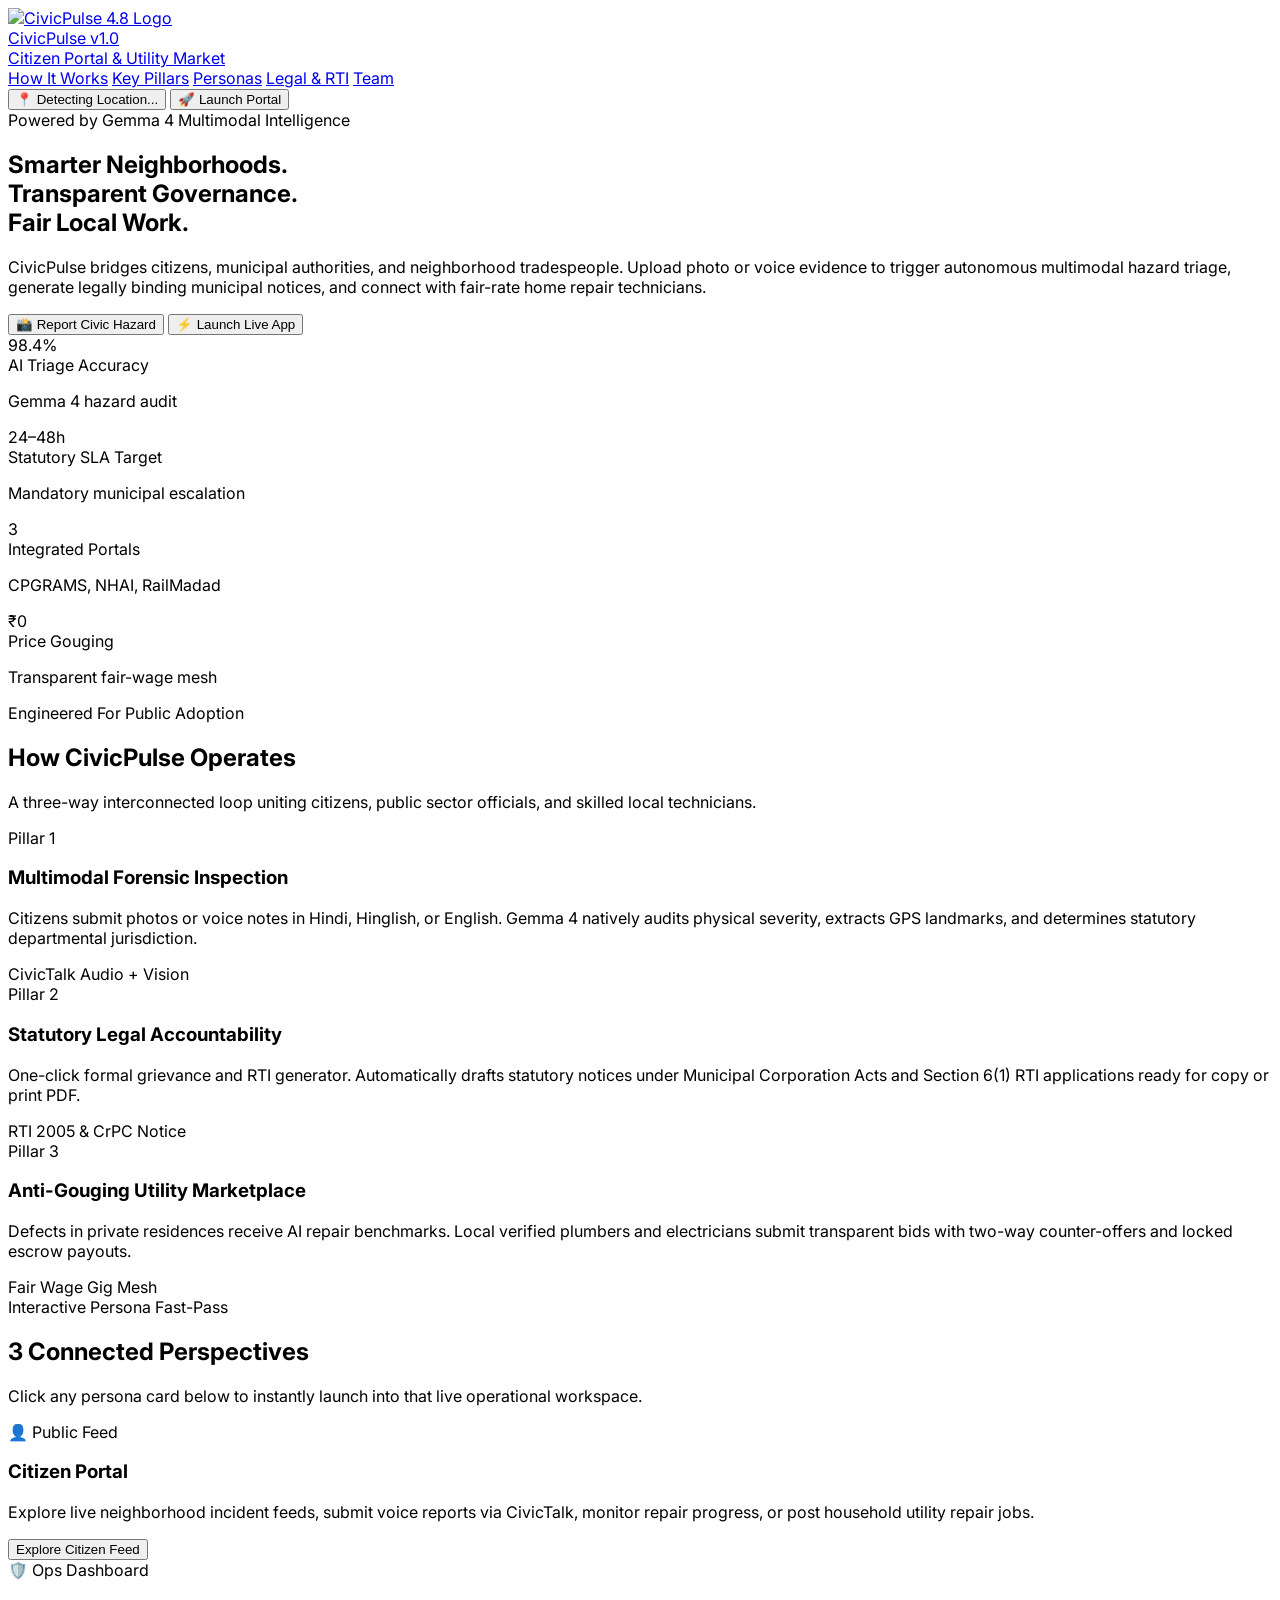
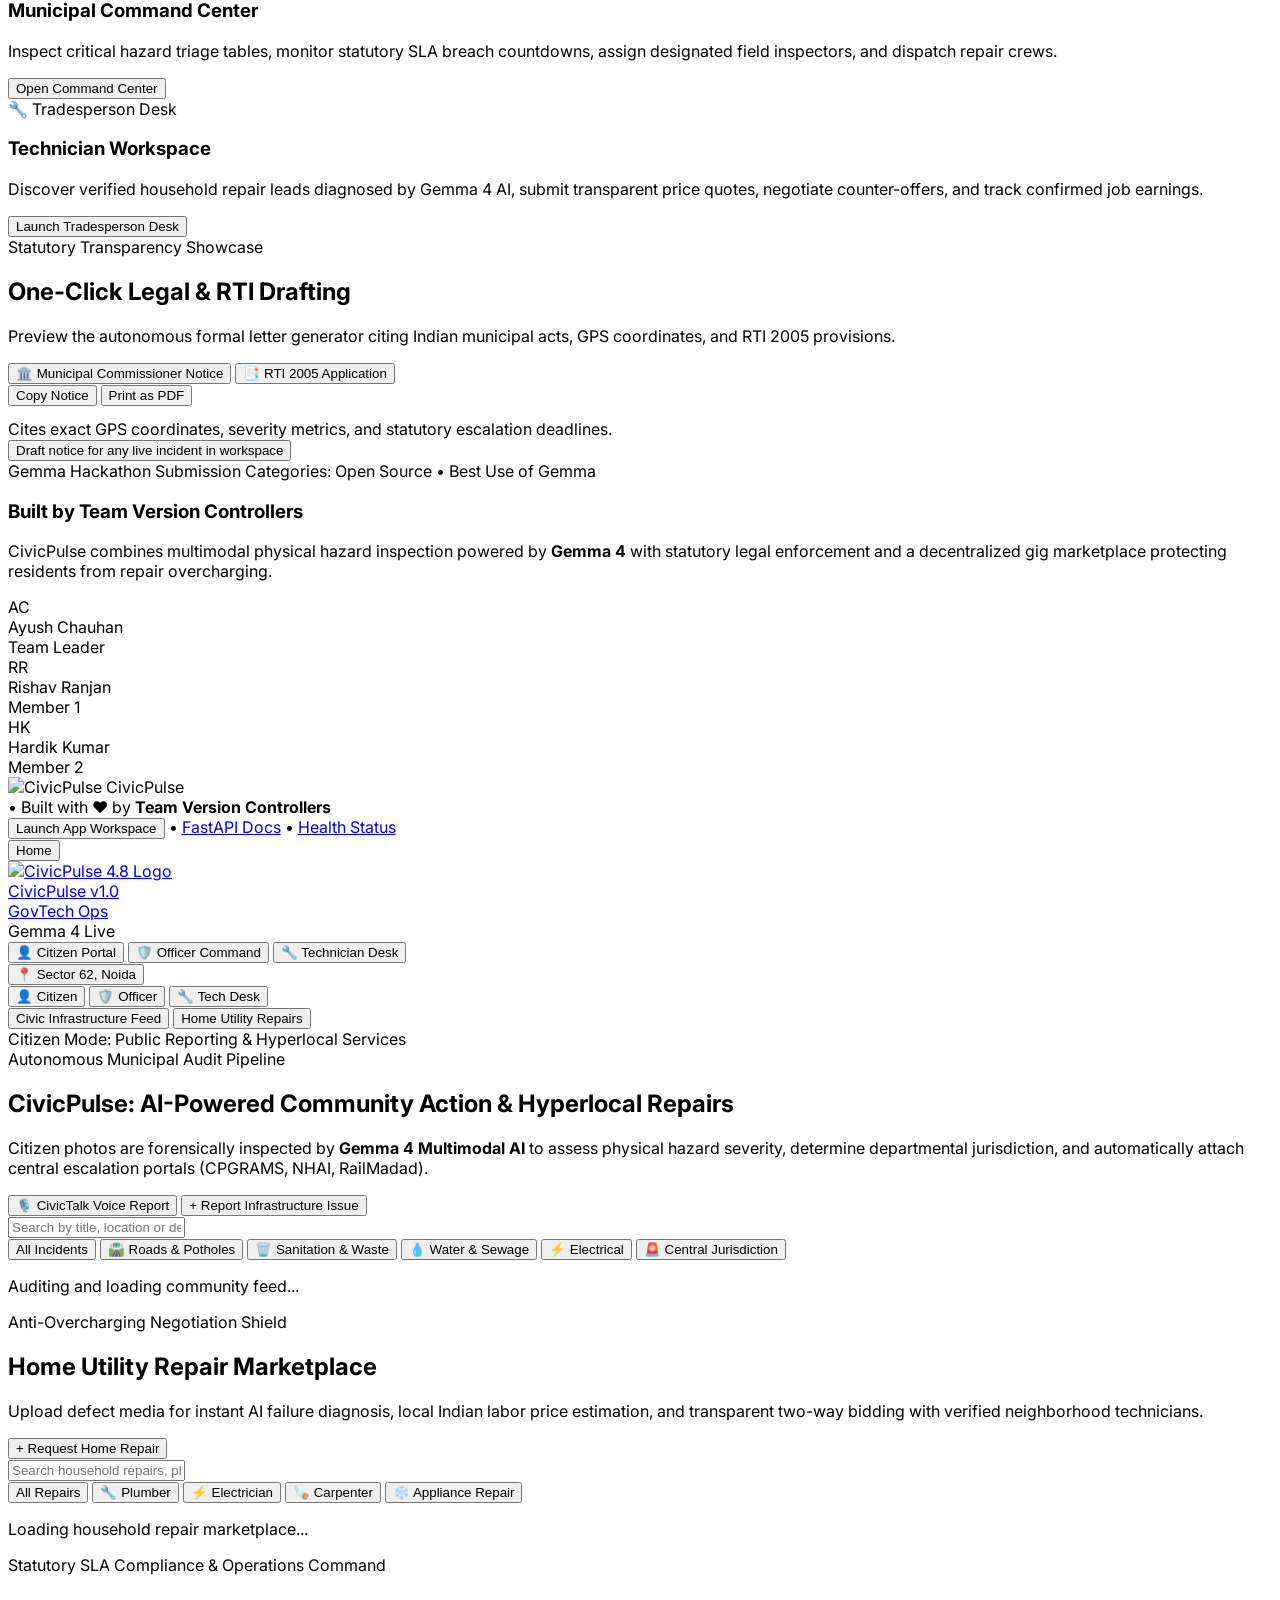
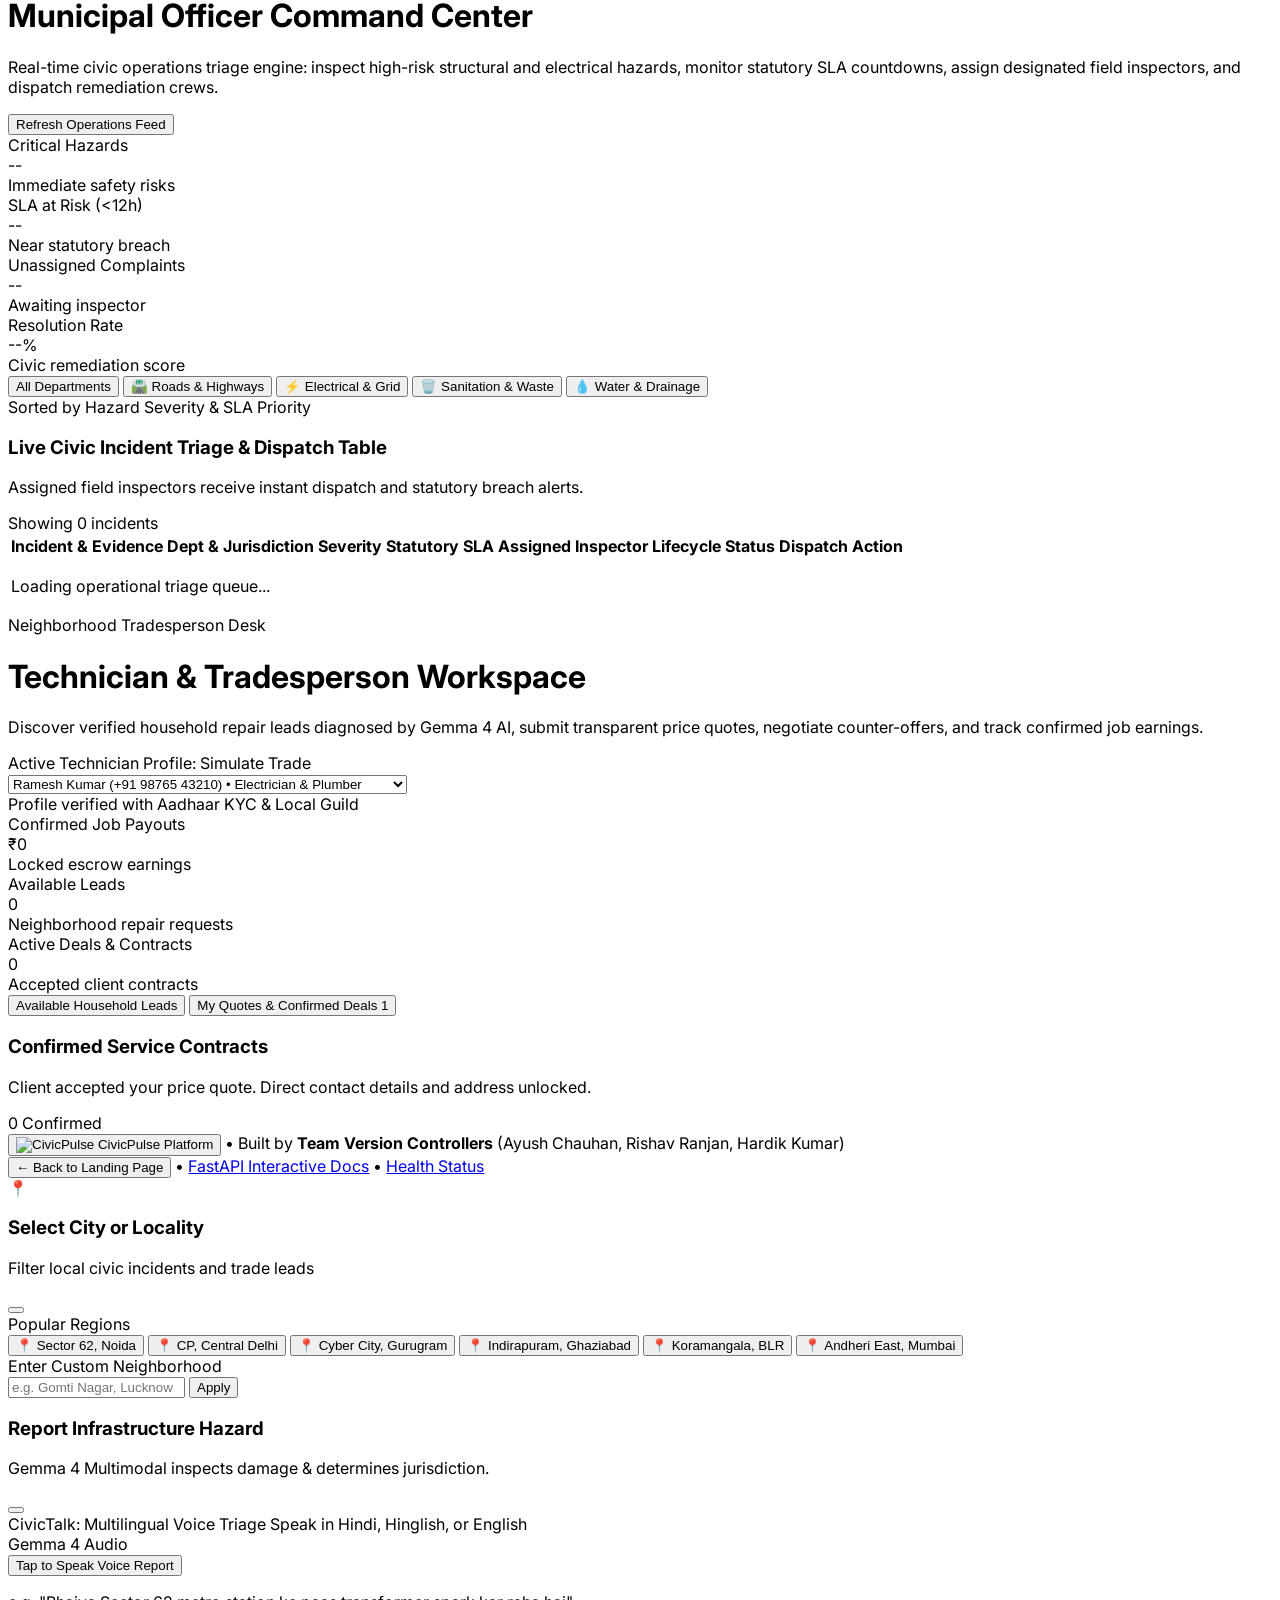
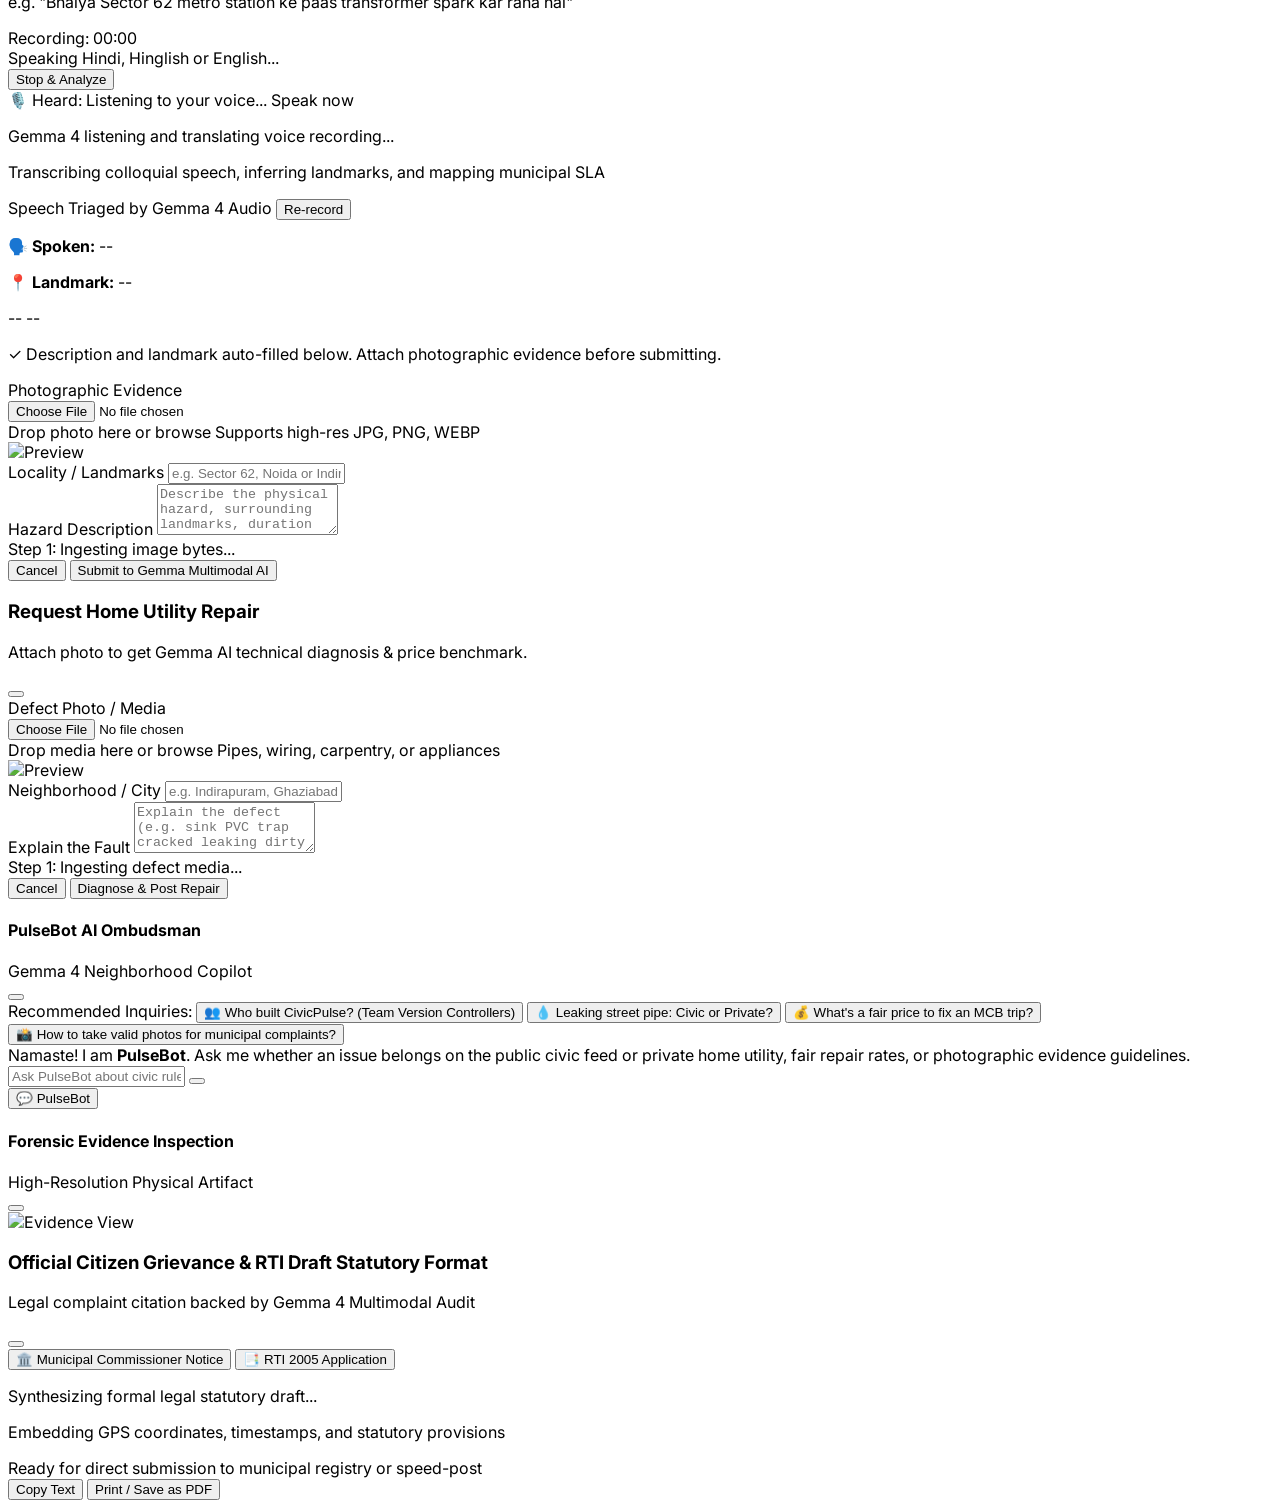
==== commit 1cffe960: "fix(brand): optimize brand identity header and logo rendering with contrast filtering" ====
--- a/frontend/index.html
+++ b/frontend/index.html
@@ -85,13 +85,29 @@
       <div class="max-w-7xl mx-auto px-4 sm:px-6 lg:px-8 h-16 flex items-center justify-between">
         
         <!-- Brand Anchor -->
-        <a href="#" onclick="showLandingView(); return false;" class="flex items-center gap-3 group">
-          <img src="/static/images/logo.png" alt="CivicPulse Logo" class="w-10 h-10 object-contain drop-shadow-sm group-hover:scale-105 transition-transform">
-          <div>
-            <div class="text-lg font-black tracking-tight text-slate-900 leading-none">
-              Civic<span class="bg-gradient-to-r from-indigo-600 to-violet-600 bg-clip-text text-transparent">Pulse</span>
-            </div>
-            <span class="text-[10px] font-semibold text-slate-400 uppercase tracking-wider block mt-0.5">Citizen Portal & Utility Market</span>
+        <a href="#" class="flex items-center gap-3 group select-none transition-opacity duration-150 hover:opacity-95">
+          <!-- Optimized Brand Mark Container -->
+          <div class="relative w-10 h-10 flex items-center justify-center rounded-xl bg-white/90 border border-slate-200/90 shadow-sm p-1 flex-shrink-0 group-hover:scale-105 group-hover:shadow-md transition-all duration-200 ease-out">
+            <img 
+              src="/static/images/logo.png" 
+              alt="CivicPulse 4.8 Logo" 
+              class="brand-logo-img w-full h-full object-contain"
+              loading="eager"
+              decoding="async"
+            />
+          </div>
+
+          <!-- Polished Typography & Identity Subtitle -->
+          <div class="flex flex-col">
+            <div class="flex items-center gap-1.5">
+              <span class="text-xl font-black tracking-tight text-slate-900 leading-none">
+                Civic<span class="bg-gradient-to-r from-indigo-600 to-emerald-600 bg-clip-text text-transparent">Pulse</span>
+              </span>
+              <span class="inline-flex items-center px-1.5 py-0.5 rounded-full text-[9px] font-semibold bg-emerald-50 text-emerald-700 border border-emerald-200/60 leading-none">v1.0</span>
+            </div>
+            <span class="text-[9px] font-bold tracking-wider text-slate-400 uppercase mt-1">
+              Citizen Portal & Utility Market
+            </span>
           </div>
         </a>
 
@@ -490,13 +506,24 @@
             <span class="hidden sm:inline">Home</span>
           </button>
 
-          <a href="#" onclick="showLandingView(); return false;" class="flex items-center gap-2.5 group">
-            <img src="/static/images/logo.png" alt="CivicPulse Logo" class="w-9 h-9 object-contain drop-shadow-sm group-hover:scale-105 transition-transform">
-            <div>
-              <div class="text-base font-black tracking-tight text-slate-900 leading-none">
-                Civic<span class="bg-gradient-to-r from-indigo-600 to-violet-600 bg-clip-text text-transparent">Pulse</span>
-              </div>
-              <span class="text-[9px] font-semibold text-slate-400 uppercase tracking-wider block mt-0.5">GovTech Ops</span>
+          <a href="#" onclick="showLandingView(); return false;" class="flex items-center gap-2.5 group select-none transition-opacity duration-150 hover:opacity-95">
+            <div class="relative w-9 h-9 flex items-center justify-center rounded-xl bg-white/90 border border-slate-200/90 shadow-sm p-1 flex-shrink-0 group-hover:scale-105 group-hover:shadow-md transition-all duration-200 ease-out">
+              <img 
+                src="/static/images/logo.png" 
+                alt="CivicPulse 4.8 Logo" 
+                class="brand-logo-img w-full h-full object-contain"
+                loading="eager"
+                decoding="async"
+              />
+            </div>
+            <div class="flex flex-col">
+              <div class="flex items-center gap-1.5">
+                <span class="text-base font-black tracking-tight text-slate-900 leading-none">
+                  Civic<span class="bg-gradient-to-r from-indigo-600 to-emerald-600 bg-clip-text text-transparent">Pulse</span>
+                </span>
+                <span class="inline-flex items-center px-1.5 py-0.5 rounded-full text-[8px] font-semibold bg-emerald-50 text-emerald-700 border border-emerald-200/60 leading-none">v1.0</span>
+              </div>
+              <span class="text-[8px] font-bold tracking-wider text-slate-400 uppercase mt-0.5">GovTech Ops</span>
             </div>
           </a>
 
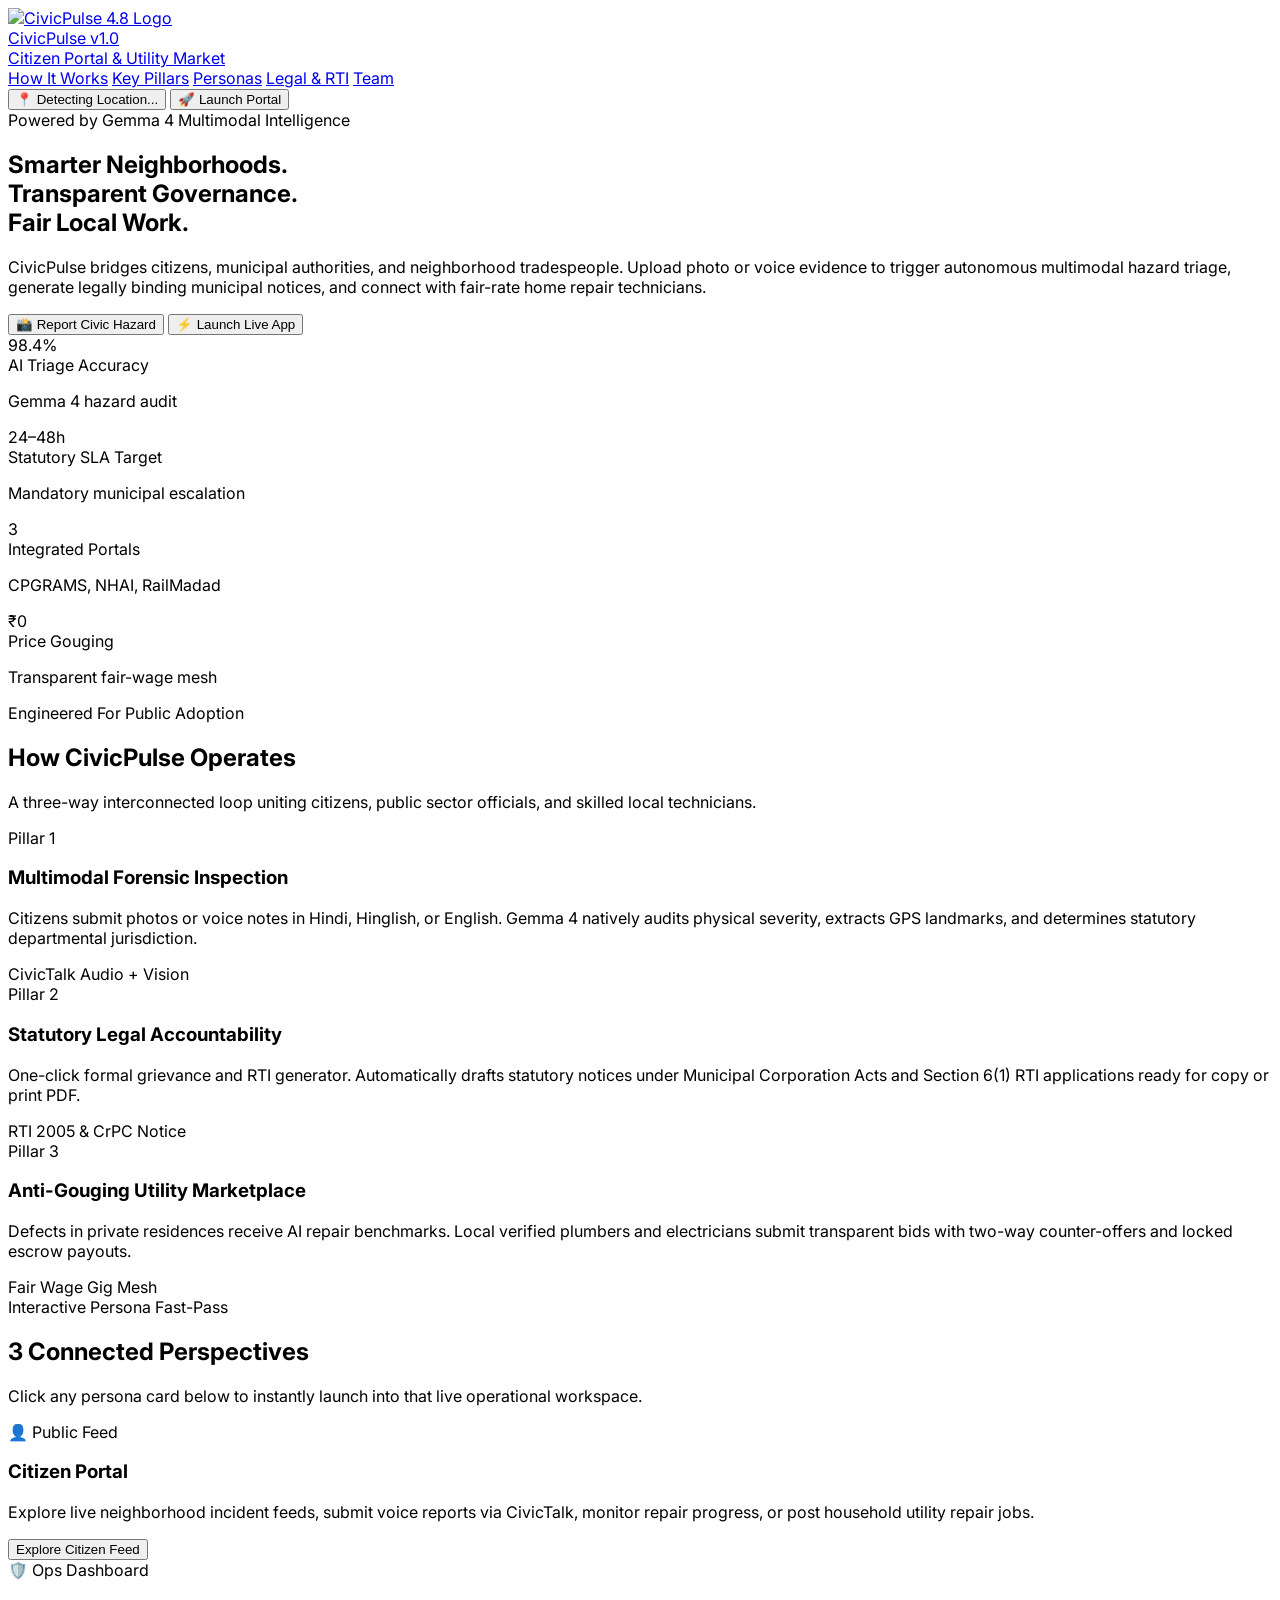
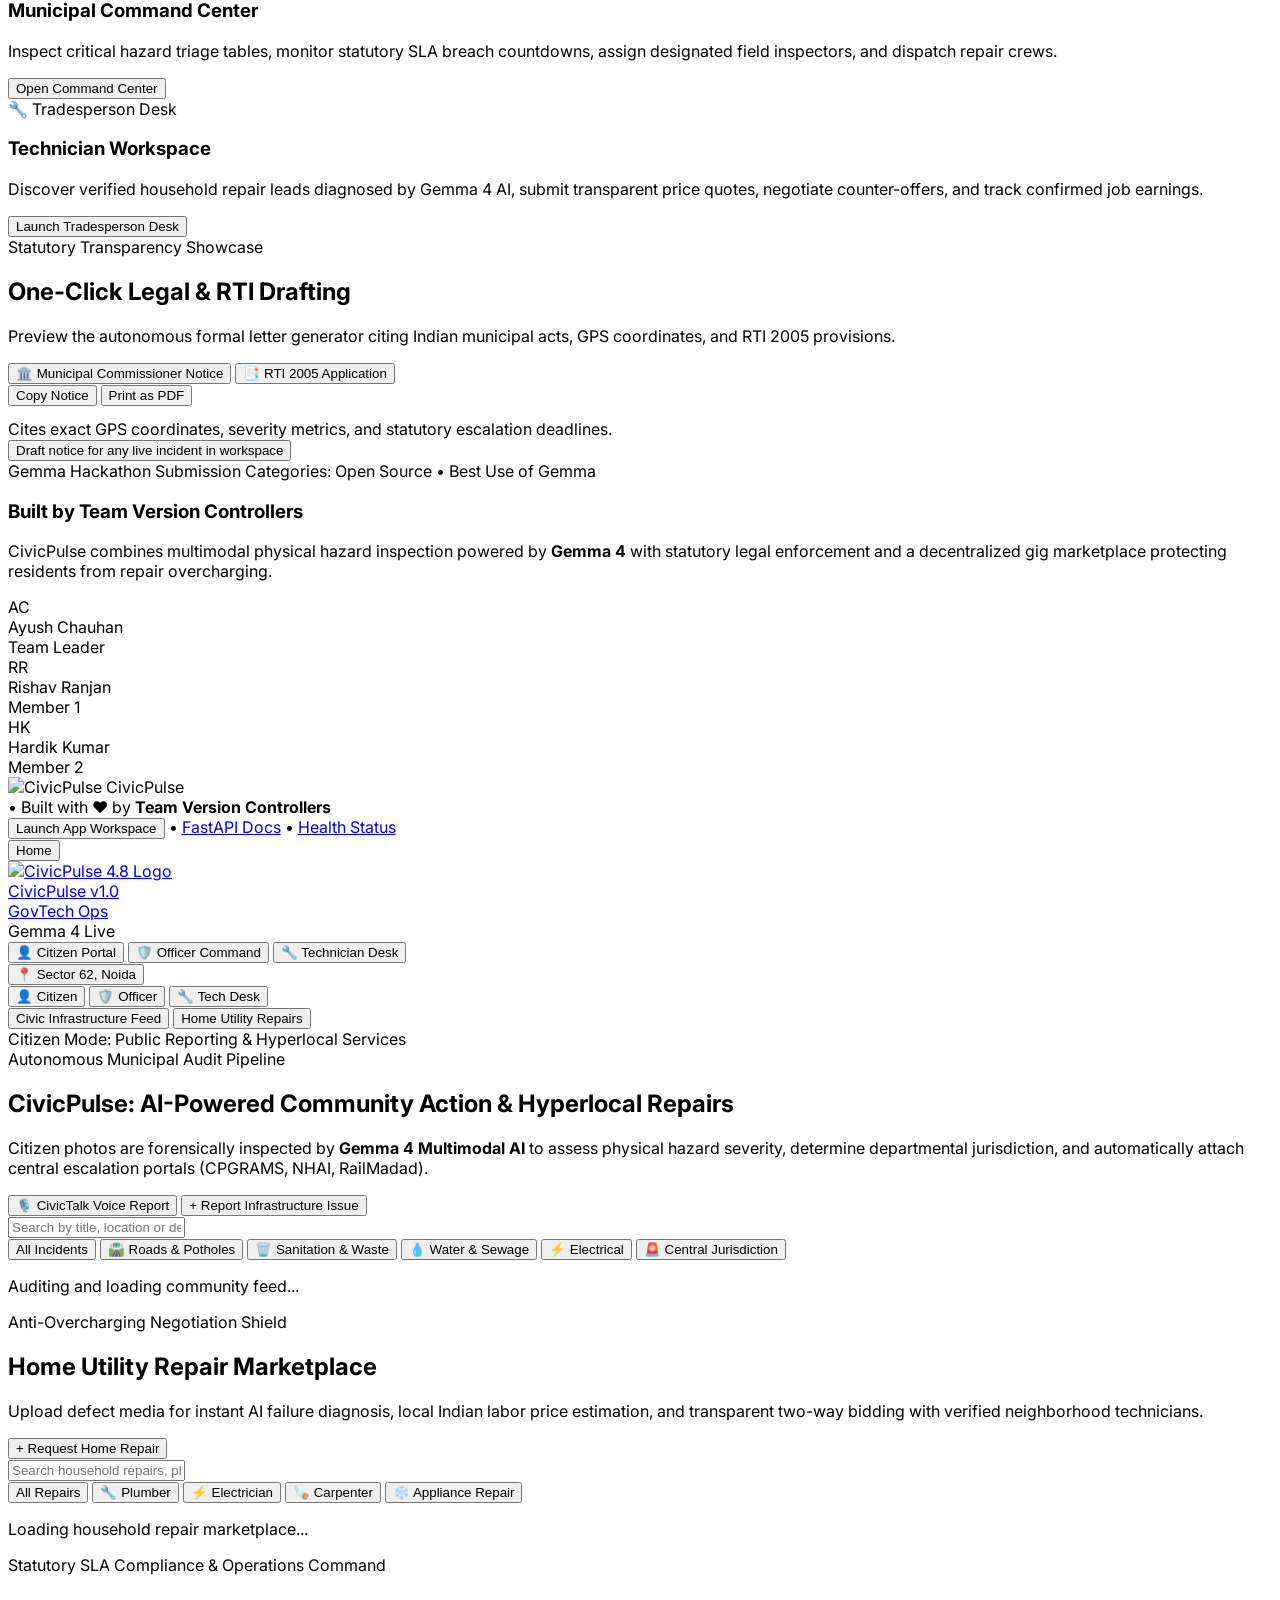
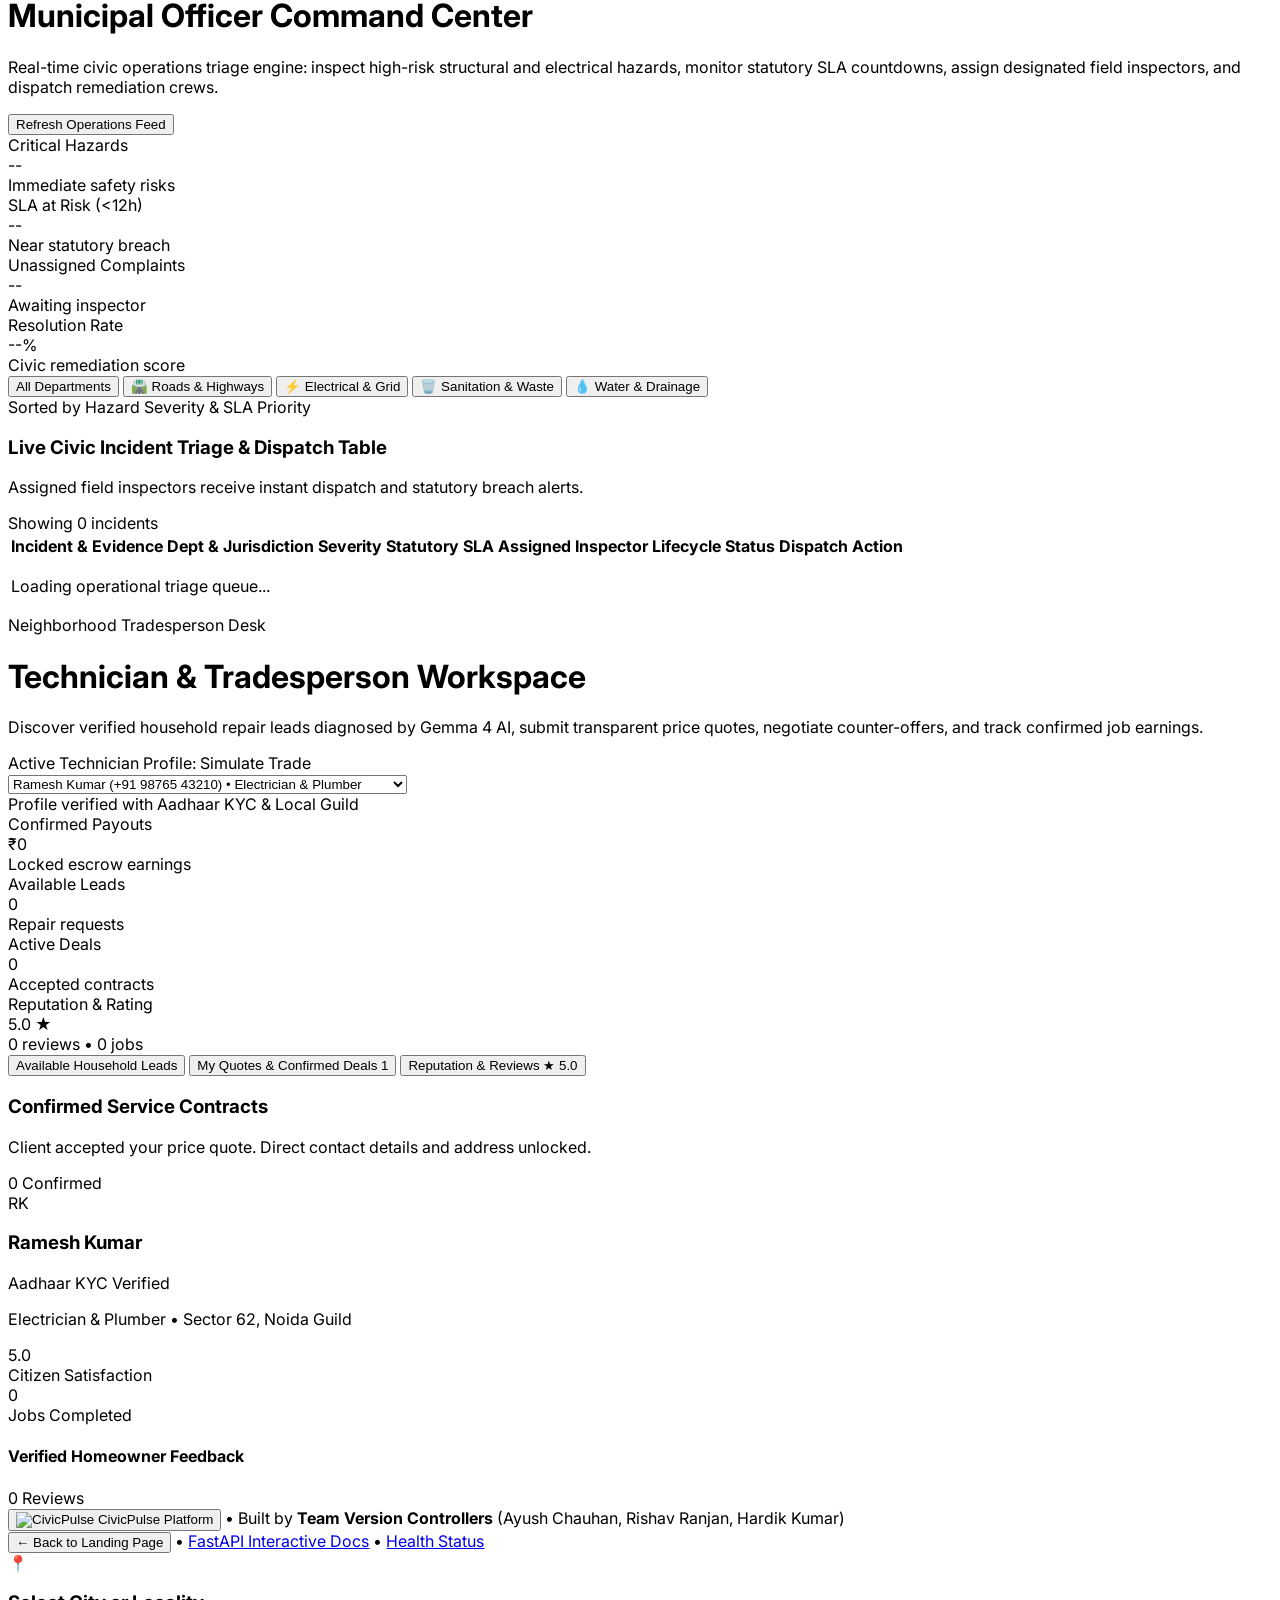
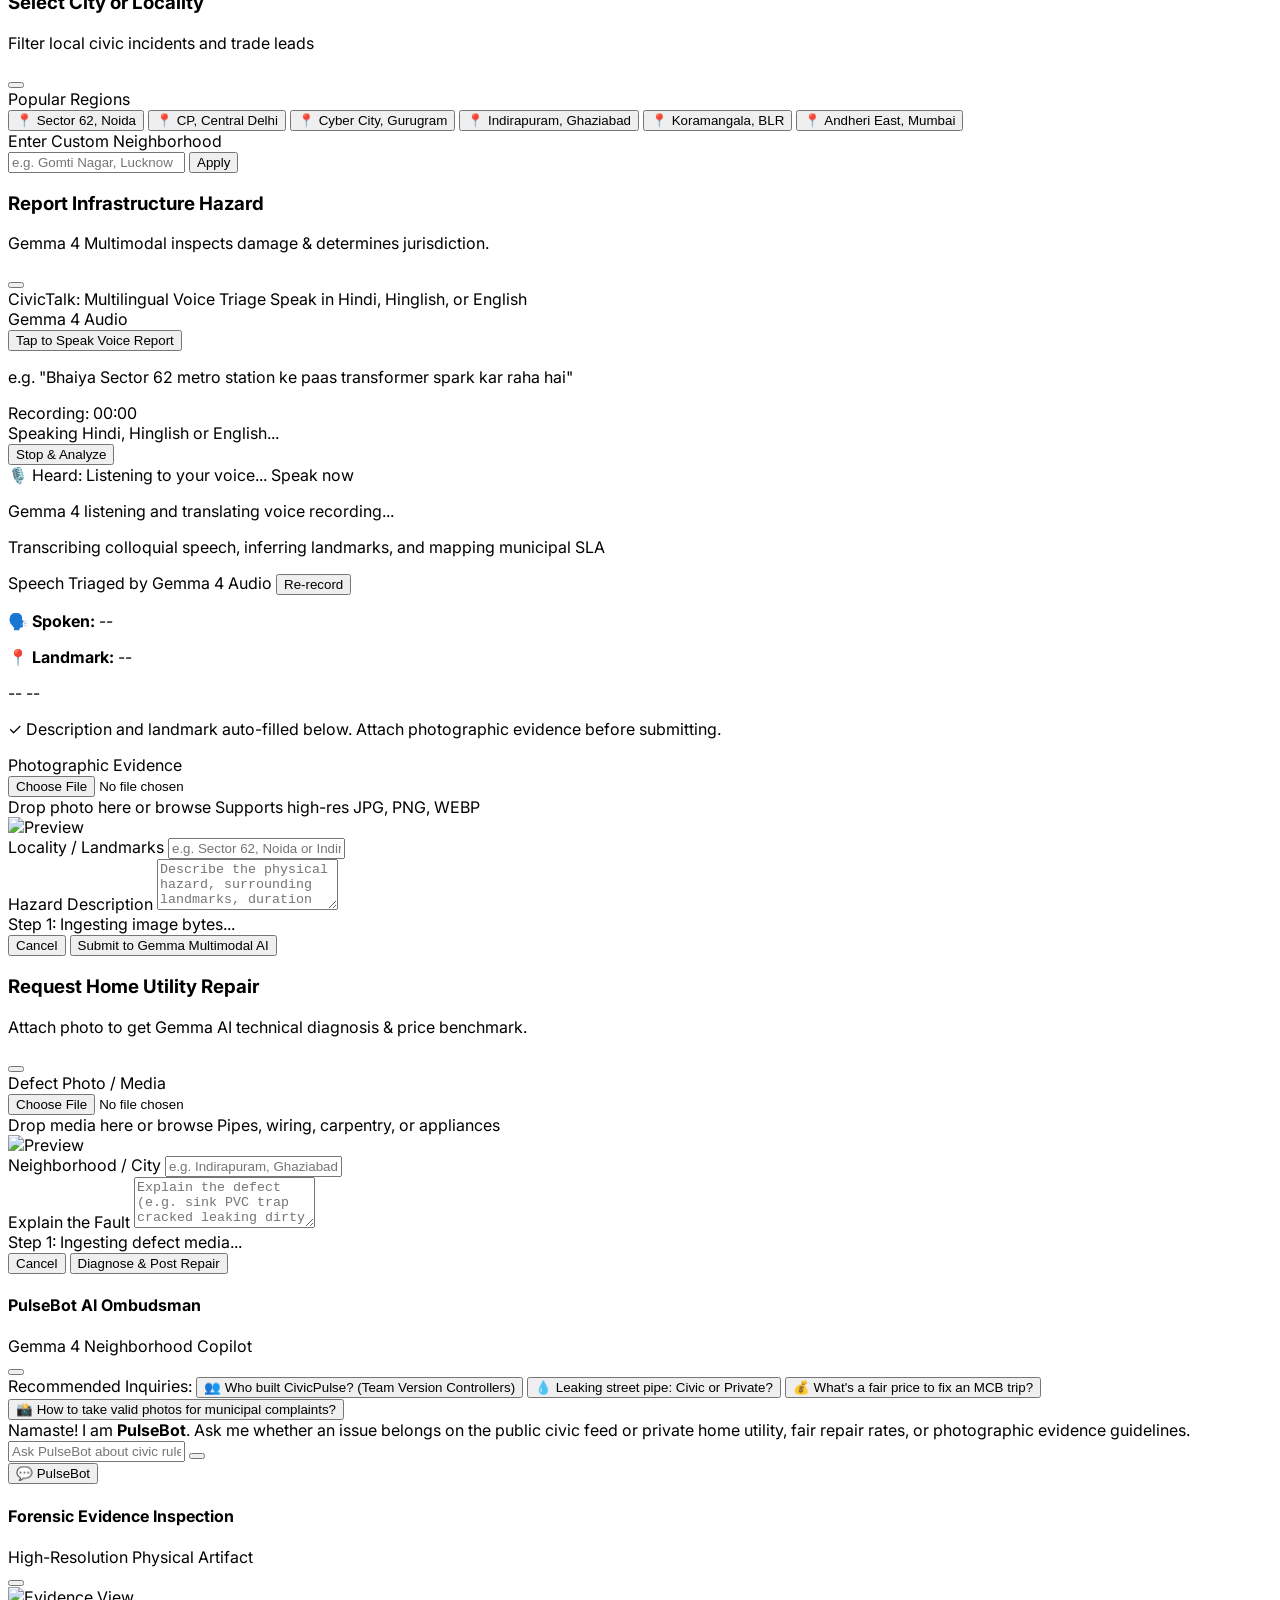
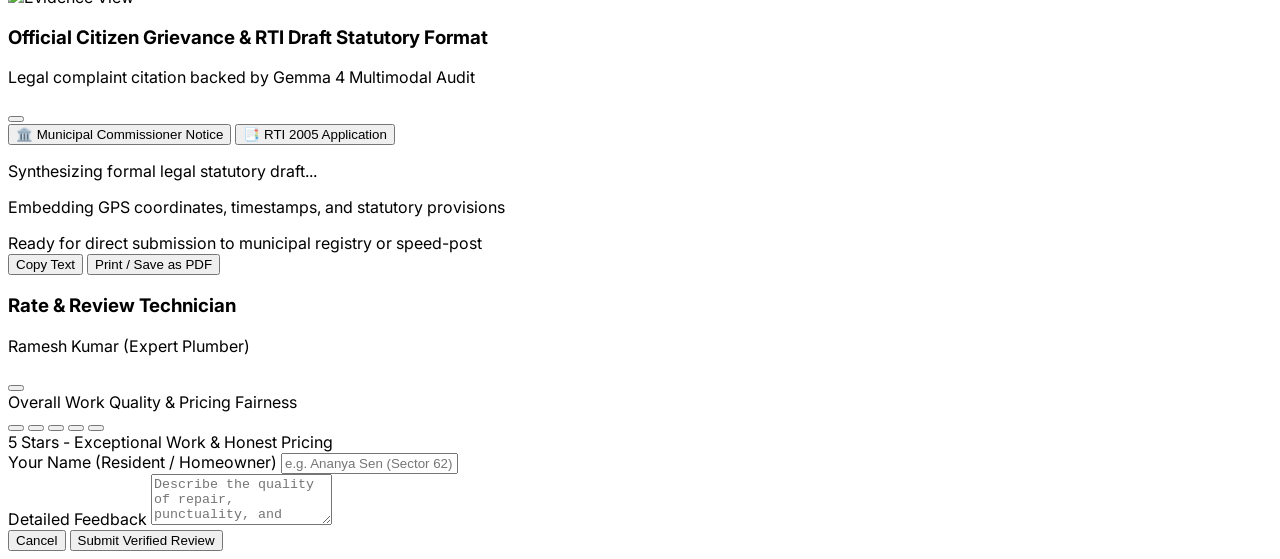
==== commit cbd64961: "feat: implement technician reputation and rating system with reviews and live scoring" ====
--- a/frontend/index.html
+++ b/frontend/index.html
@@ -470,7 +470,7 @@
       <div class="max-w-7xl mx-auto px-4 sm:px-6 lg:px-8 flex flex-col md:flex-row items-center justify-between gap-4">
         <div class="flex flex-col sm:flex-row items-center gap-2 sm:gap-3 text-center sm:text-left">
           <div class="flex items-center gap-2">
-            <img src="/static/images/logo.png" alt="CivicPulse" class="w-5 h-5 object-contain">
+            <img src="/static/images/logo.png" alt="CivicPulse" class="brand-logo-img w-5 h-5 object-contain">
             <span class="font-bold text-slate-800">CivicPulse</span>
           </div>
           <span class="hidden sm:inline text-slate-300">•</span>
@@ -941,15 +941,15 @@
           </div>
         </div>
 
-        <!-- Technician Quick Stats Cards -->
-        <div class="grid grid-cols-1 sm:grid-cols-3 gap-4">
+        <!-- Technician Quick Stats Cards (4 KPI Cards with Reputation & Rating) -->
+        <div class="grid grid-cols-2 lg:grid-cols-4 gap-4">
           <!-- Stat 1: Total Locked Earnings -->
           <div class="p-5 rounded-2xl bg-white/95 border border-emerald-200/90 shadow-xs flex items-center gap-4">
             <div class="w-12 h-12 rounded-2xl bg-emerald-50 border border-emerald-100 flex items-center justify-center text-emerald-600 shrink-0">
               <i data-lucide="wallet" class="w-6 h-6 stroke-[2.5]"></i>
             </div>
             <div>
-              <div class="text-[11px] font-bold text-slate-500 uppercase tracking-wider">Confirmed Job Payouts</div>
+              <div class="text-[11px] font-bold text-slate-500 uppercase tracking-wider">Confirmed Payouts</div>
               <div id="tech-stat-earnings" class="text-2xl font-black text-emerald-600 leading-tight">₹0</div>
               <span class="text-[10px] text-emerald-600 font-semibold">Locked escrow earnings</span>
             </div>
@@ -963,7 +963,7 @@
             <div>
               <div class="text-[11px] font-bold text-slate-500 uppercase tracking-wider">Available Leads</div>
               <div id="tech-stat-leads" class="text-2xl font-black text-indigo-600 leading-tight">0</div>
-              <span class="text-[10px] text-indigo-600 font-semibold">Neighborhood repair requests</span>
+              <span class="text-[10px] text-indigo-600 font-semibold">Repair requests</span>
             </div>
           </div>
 
@@ -973,14 +973,26 @@
               <i data-lucide="shield-check" class="w-6 h-6 stroke-[2.5]"></i>
             </div>
             <div>
-              <div class="text-[11px] font-bold text-slate-500 uppercase tracking-wider">Active Deals & Contracts</div>
+              <div class="text-[11px] font-bold text-slate-500 uppercase tracking-wider">Active Deals</div>
               <div id="tech-stat-confirmed" class="text-2xl font-black text-purple-600 leading-tight">0</div>
-              <span class="text-[10px] text-purple-600 font-semibold">Accepted client contracts</span>
-            </div>
-          </div>
-        </div>
-
-        <!-- Technician Sub-Tabs -->
+              <span class="text-[10px] text-purple-600 font-semibold">Accepted contracts</span>
+            </div>
+          </div>
+
+          <!-- Stat 4: Reputation & Citizen Rating -->
+          <div class="p-5 rounded-2xl bg-white/95 border border-amber-200/90 shadow-xs flex items-center gap-4">
+            <div class="w-12 h-12 rounded-2xl bg-amber-50 border border-amber-100 flex items-center justify-center text-amber-600 shrink-0">
+              <i data-lucide="star" class="w-6 h-6 stroke-[2.5] text-amber-500 fill-amber-400"></i>
+            </div>
+            <div>
+              <div class="text-[11px] font-bold text-slate-500 uppercase tracking-wider">Reputation & Rating</div>
+              <div id="tech-stat-rating" class="text-2xl font-black text-amber-600 leading-tight">5.0 ★</div>
+              <span id="tech-stat-reviews" class="text-[10px] text-amber-700 font-semibold">0 reviews • 0 jobs</span>
+            </div>
+          </div>
+        </div>
+
+        <!-- Technician Sub-Tabs (Leads, Quotes, and Reputation) -->
         <div class="flex items-center gap-2 bg-slate-100/90 p-1 rounded-2xl border border-slate-200/80 shadow-inner max-w-fit">
           <button id="tech-tab-leads" onclick="switchTechTab('leads')" class="flex items-center gap-2 px-4 py-2 rounded-xl text-xs sm:text-sm font-bold bg-white text-emerald-900 shadow-sm border border-slate-200/90 transition-all">
             <i data-lucide="search" class="w-4 h-4 text-emerald-600"></i>
@@ -990,6 +1002,11 @@
             <i data-lucide="handshake" class="w-4 h-4 text-indigo-600"></i>
             <span>My Quotes & Confirmed Deals</span>
             <span id="tech-badge-counter-alert" class="hidden px-1.5 py-0.2 rounded-full bg-rose-500 text-white text-[10px] font-bold">1</span>
+          </button>
+          <button id="tech-tab-reviews" onclick="switchTechTab('reviews')" class="flex items-center gap-2 px-4 py-2 rounded-xl text-xs sm:text-sm font-semibold text-slate-500 hover:text-slate-800 transition-all">
+            <i data-lucide="award" class="w-4 h-4 text-amber-500"></i>
+            <span>Reputation & Reviews</span>
+            <span id="tech-badge-rating-pill" class="px-2 py-0.5 rounded-full bg-amber-100 text-amber-800 text-[10px] font-bold">★ 5.0</span>
           </button>
         </div>
 
@@ -1025,6 +1042,59 @@
             </div>
           </div>
         </div>
+
+        <!-- Sub-View 3: Citizen Reviews & Reputation Portfolio -->
+        <div id="tech-view-reviews" class="hidden space-y-6">
+          <div class="bg-white/95 rounded-3xl border border-amber-200/90 p-5 sm:p-6 shadow-sm">
+            <div class="flex flex-col sm:flex-row sm:items-center justify-between gap-4 pb-4 border-b border-slate-100">
+              <div class="flex items-center gap-3">
+                <div class="w-14 h-14 rounded-2xl bg-gradient-to-tr from-amber-500 to-amber-600 text-white flex items-center justify-center text-xl font-black shadow-md">
+                  <span id="tech-rep-avatar">RK</span>
+                </div>
+                <div>
+                  <div class="flex items-center gap-2">
+                    <h3 id="tech-rep-name" class="text-base sm:text-lg font-black text-slate-900">Ramesh Kumar</h3>
+                    <span class="px-2 py-0.5 rounded-full bg-emerald-100 text-emerald-800 text-[10px] font-bold border border-emerald-200 flex items-center gap-1">
+                      <i data-lucide="shield-check" class="w-3 h-3 text-emerald-600"></i>
+                      <span>Aadhaar KYC Verified</span>
+                    </span>
+                  </div>
+                  <p id="tech-rep-trade" class="text-xs text-slate-500 mt-0.5">Electrician & Plumber • Sector 62, Noida Guild</p>
+                </div>
+              </div>
+              
+              <div class="flex items-center gap-4 bg-amber-50/80 border border-amber-200/80 px-4 py-2.5 rounded-2xl">
+                <div class="text-center">
+                  <div id="tech-rep-big-rating" class="text-2xl font-black text-amber-600 flex items-center justify-center gap-1">
+                    <span>5.0</span>
+                    <i data-lucide="star" class="w-5 h-5 fill-amber-500 text-amber-500"></i>
+                  </div>
+                  <span class="text-[10px] font-semibold text-amber-700">Citizen Satisfaction</span>
+                </div>
+                <div class="w-px h-8 bg-amber-200"></div>
+                <div class="text-center">
+                  <div id="tech-rep-completed-count" class="text-2xl font-black text-slate-900">0</div>
+                  <span class="text-[10px] font-semibold text-slate-500">Jobs Completed</span>
+                </div>
+              </div>
+            </div>
+
+            <!-- Reviews List Container -->
+            <div class="mt-5">
+              <div class="flex items-center justify-between mb-3">
+                <h4 class="text-xs font-black text-slate-800 uppercase tracking-wider flex items-center gap-1.5">
+                  <i data-lucide="message-square" class="w-3.5 h-3.5 text-amber-500"></i>
+                  <span>Verified Homeowner Feedback</span>
+                </h4>
+                <span id="tech-rep-review-total" class="text-xs font-semibold text-slate-500">0 Reviews</span>
+              </div>
+              
+              <div id="tech-reviews-container" class="grid grid-cols-1 md:grid-cols-2 gap-3">
+                <!-- Dynamically populated via JS -->
+              </div>
+            </div>
+          </div>
+        </div>
       </div>
       <!-- END PERSONA 3: TECHNICIAN & WORKER WORKSPACE -->
 
@@ -1035,7 +1105,7 @@
       <div class="max-w-7xl mx-auto px-4 sm:px-6 lg:px-8 flex flex-col md:flex-row items-center justify-between gap-4">
         <div class="flex flex-col sm:flex-row items-center gap-2 sm:gap-3 text-center sm:text-left">
           <button onclick="showLandingView()" class="flex items-center gap-2 text-indigo-600 hover:text-indigo-800 font-bold transition-colors">
-            <img src="/static/images/logo.png" alt="CivicPulse" class="w-5 h-5 object-contain">
+            <img src="/static/images/logo.png" alt="CivicPulse" class="brand-logo-img w-5 h-5 object-contain">
             <span>CivicPulse Platform</span>
           </button>
           <span class="hidden sm:inline text-slate-300">•</span>
@@ -1500,6 +1570,68 @@
     </div>
   </div>
 
+  <!-- ==================== MODAL: RATE & REVIEW TECHNICIAN ==================== -->
+  <div id="modal-review-technician" class="hidden fixed inset-0 z-50 bg-slate-950/60 backdrop-blur-sm flex items-center justify-center p-4" onclick="closeReviewModalOnBackdrop(event)">
+    <div class="bg-white rounded-3xl max-w-md w-full p-6 shadow-2xl border border-slate-200/90 flex flex-col" onclick="event.stopPropagation()">
+      
+      <div class="flex items-center justify-between pb-4 border-b border-slate-100 mb-4">
+        <div class="flex items-center gap-2.5">
+          <div class="w-10 h-10 rounded-2xl bg-amber-50 border border-amber-200 flex items-center justify-center text-amber-600 font-bold">
+            <i data-lucide="star" class="w-5 h-5 fill-amber-400 text-amber-500"></i>
+          </div>
+          <div>
+            <h3 class="text-base font-extrabold text-slate-900">Rate & Review Technician</h3>
+            <p id="review-modal-tech-name" class="text-xs text-slate-500">Ramesh Kumar (Expert Plumber)</p>
+          </div>
+        </div>
+        <button onclick="closeReviewModal()" class="w-8 h-8 rounded-full bg-slate-100 hover:bg-slate-200 text-slate-500 flex items-center justify-center transition-colors">
+          <i data-lucide="x" class="w-4 h-4"></i>
+        </button>
+      </div>
+
+      <form onsubmit="submitReviewForm(event)" class="space-y-4 text-xs">
+        <input type="hidden" id="review-service-id" value="job-demo-001">
+        <input type="hidden" id="review-tech-id" value="1">
+
+        <!-- Interactive 5-Star Rating Selector -->
+        <div>
+          <label class="block font-bold text-slate-700 mb-2">Overall Work Quality & Pricing Fairness</label>
+          <div class="flex items-center justify-center gap-2 py-3 bg-slate-50 rounded-2xl border border-slate-200">
+            <button type="button" onclick="setReviewRating(1)" class="star-rating-btn p-1 text-amber-400 transition-colors" data-star="1"><i data-lucide="star" class="w-7 h-7 fill-amber-400"></i></button>
+            <button type="button" onclick="setReviewRating(2)" class="star-rating-btn p-1 text-amber-400 transition-colors" data-star="2"><i data-lucide="star" class="w-7 h-7 fill-amber-400"></i></button>
+            <button type="button" onclick="setReviewRating(3)" class="star-rating-btn p-1 text-amber-400 transition-colors" data-star="3"><i data-lucide="star" class="w-7 h-7 fill-amber-400"></i></button>
+            <button type="button" onclick="setReviewRating(4)" class="star-rating-btn p-1 text-amber-400 transition-colors" data-star="4"><i data-lucide="star" class="w-7 h-7 fill-amber-400"></i></button>
+            <button type="button" onclick="setReviewRating(5)" class="star-rating-btn p-1 text-amber-400 transition-colors" data-star="5"><i data-lucide="star" class="w-7 h-7 fill-amber-400"></i></button>
+          </div>
+          <input type="hidden" id="review-rating-val" value="5">
+          <div id="review-rating-label" class="text-center text-xs font-bold text-amber-700 mt-1.5">5 Stars - Exceptional Work & Honest Pricing</div>
+        </div>
+
+        <!-- Citizen Name -->
+        <div>
+          <label class="block font-bold text-slate-700 mb-1.5">Your Name (Resident / Homeowner)</label>
+          <input required id="review-citizen-name" type="text" placeholder="e.g. Ananya Sen (Sector 62)" class="w-full border border-slate-300 rounded-xl p-3 text-xs focus:ring-2 focus:ring-amber-500 focus:outline-none bg-white">
+        </div>
+
+        <!-- Feedback Comment -->
+        <div>
+          <label class="block font-bold text-slate-700 mb-1.5">Detailed Feedback</label>
+          <textarea id="review-text-input" rows="3" placeholder="Describe the quality of repair, punctuality, and whether the parts rate was fair..." class="w-full border border-slate-300 rounded-xl p-3 text-xs focus:ring-2 focus:ring-amber-500 focus:outline-none bg-white leading-relaxed"></textarea>
+        </div>
+
+        <div class="flex items-center justify-end gap-2.5 pt-3 border-t border-slate-100">
+          <button type="button" onclick="closeReviewModal()" class="px-4 py-2 rounded-xl border border-slate-200 text-slate-600 font-bold hover:bg-slate-50 transition-colors">
+            Cancel
+          </button>
+          <button type="submit" class="px-5 py-2 rounded-xl bg-gradient-to-r from-amber-500 to-amber-600 hover:from-amber-600 hover:to-amber-700 text-white font-bold shadow-md shadow-amber-500/20 transition-all flex items-center gap-1.5">
+            <i data-lucide="check" class="w-4 h-4"></i>
+            <span>Submit Verified Review</span>
+          </button>
+        </div>
+      </form>
+    </div>
+  </div>
+
   <!-- Vanilla Client Application Script -->
   <script src="/static/js/app.js"></script>
 </body>
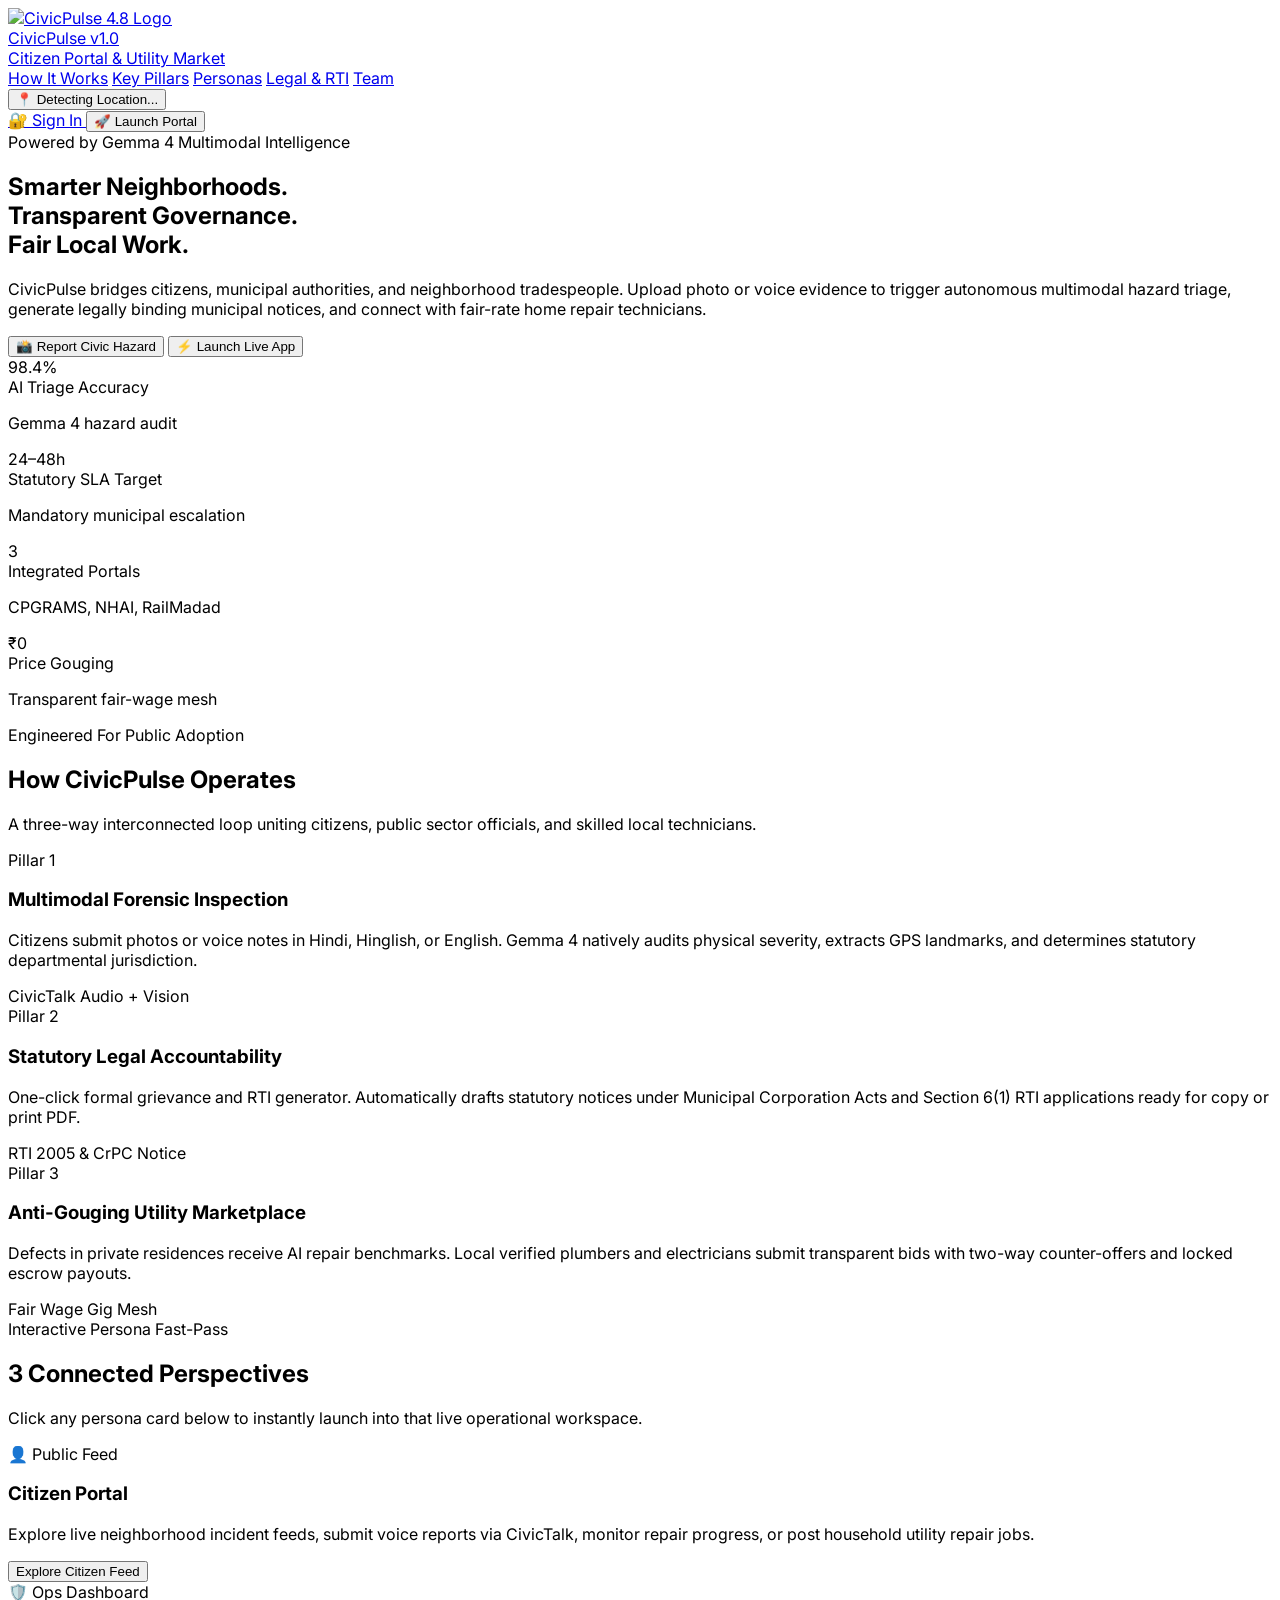
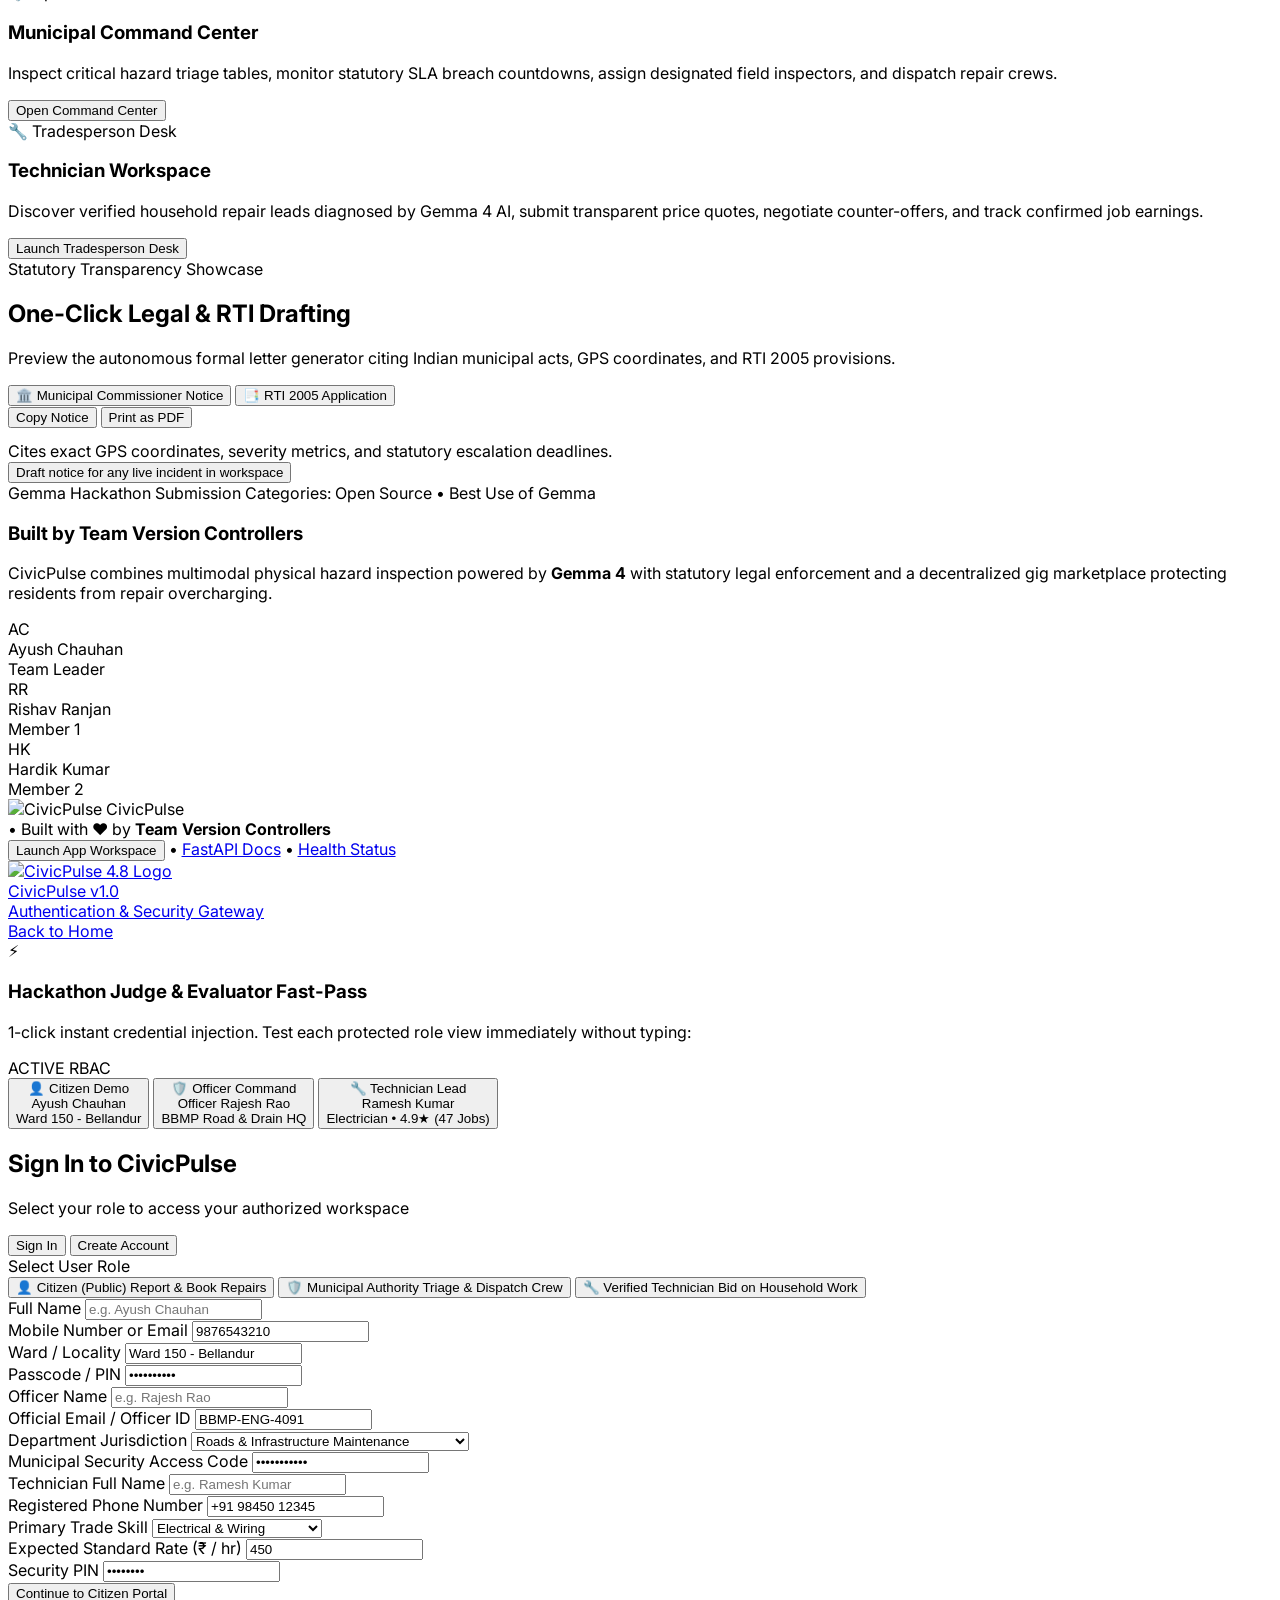
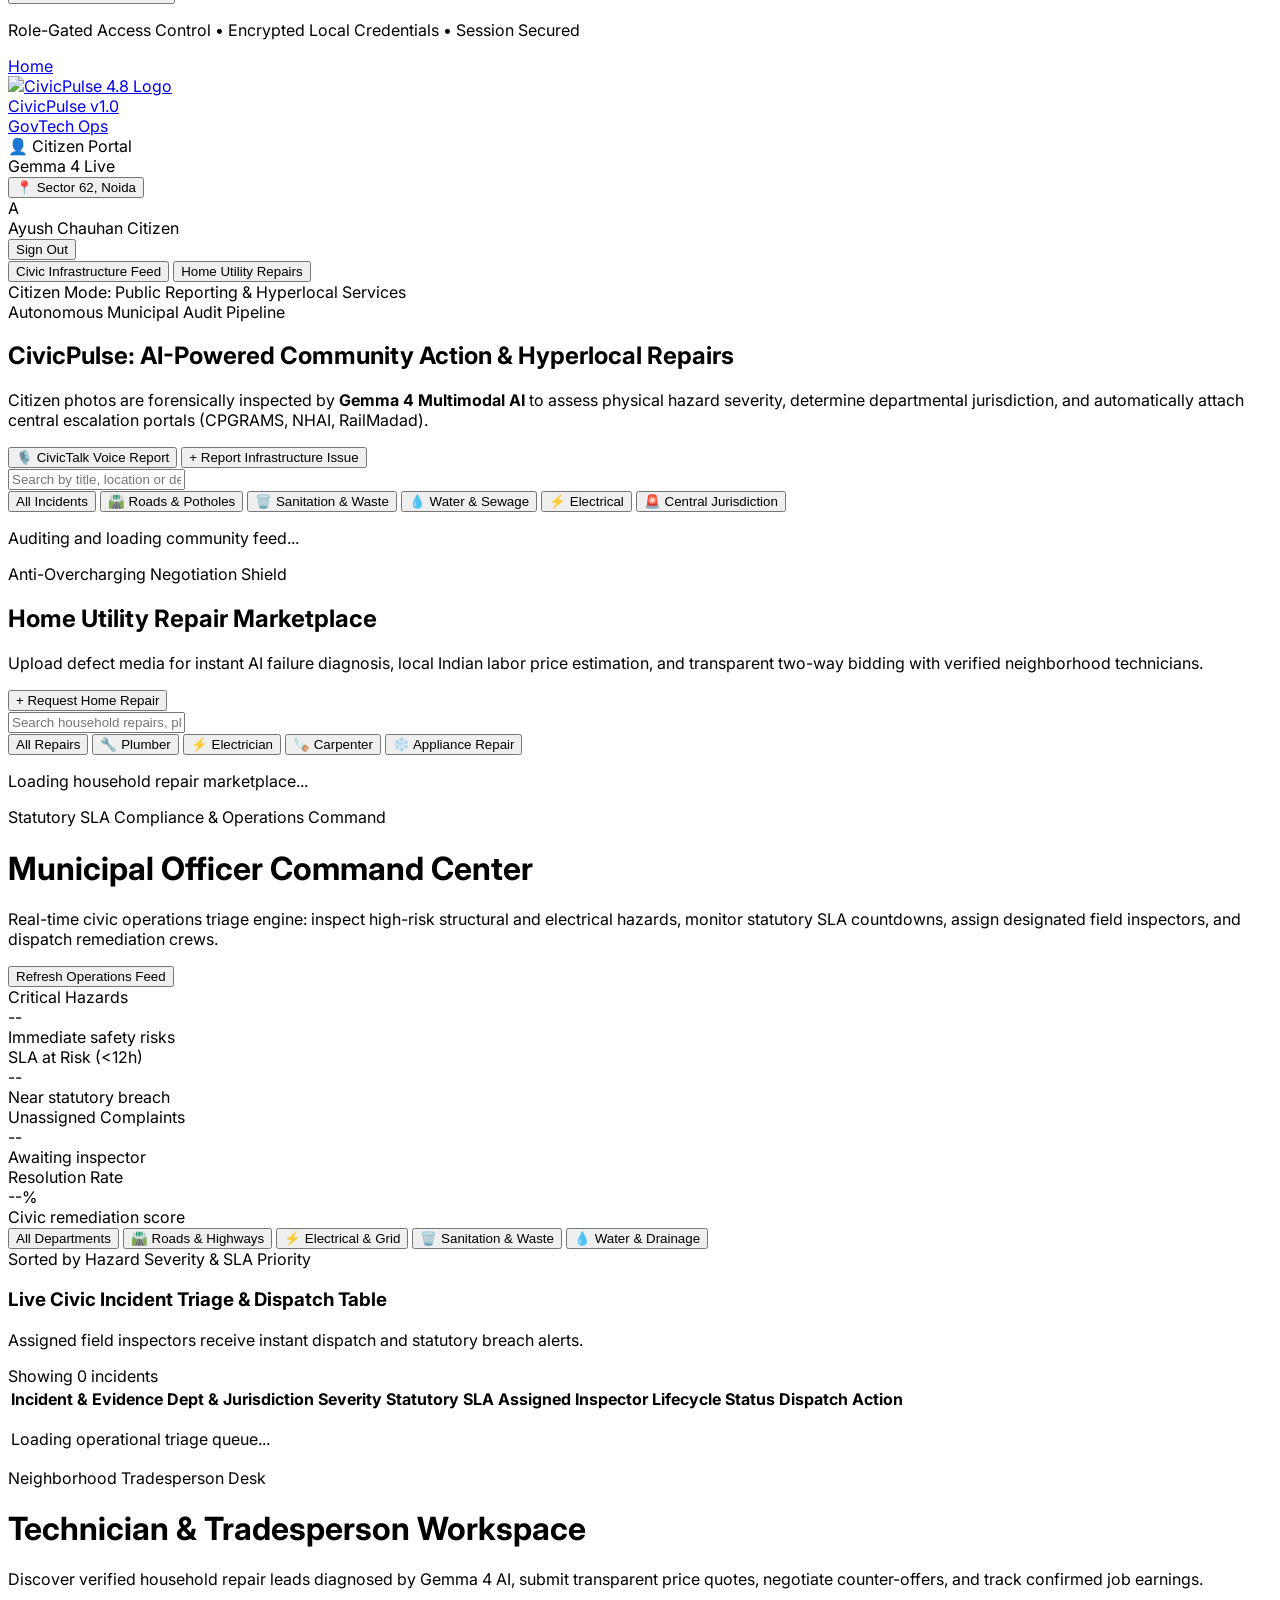
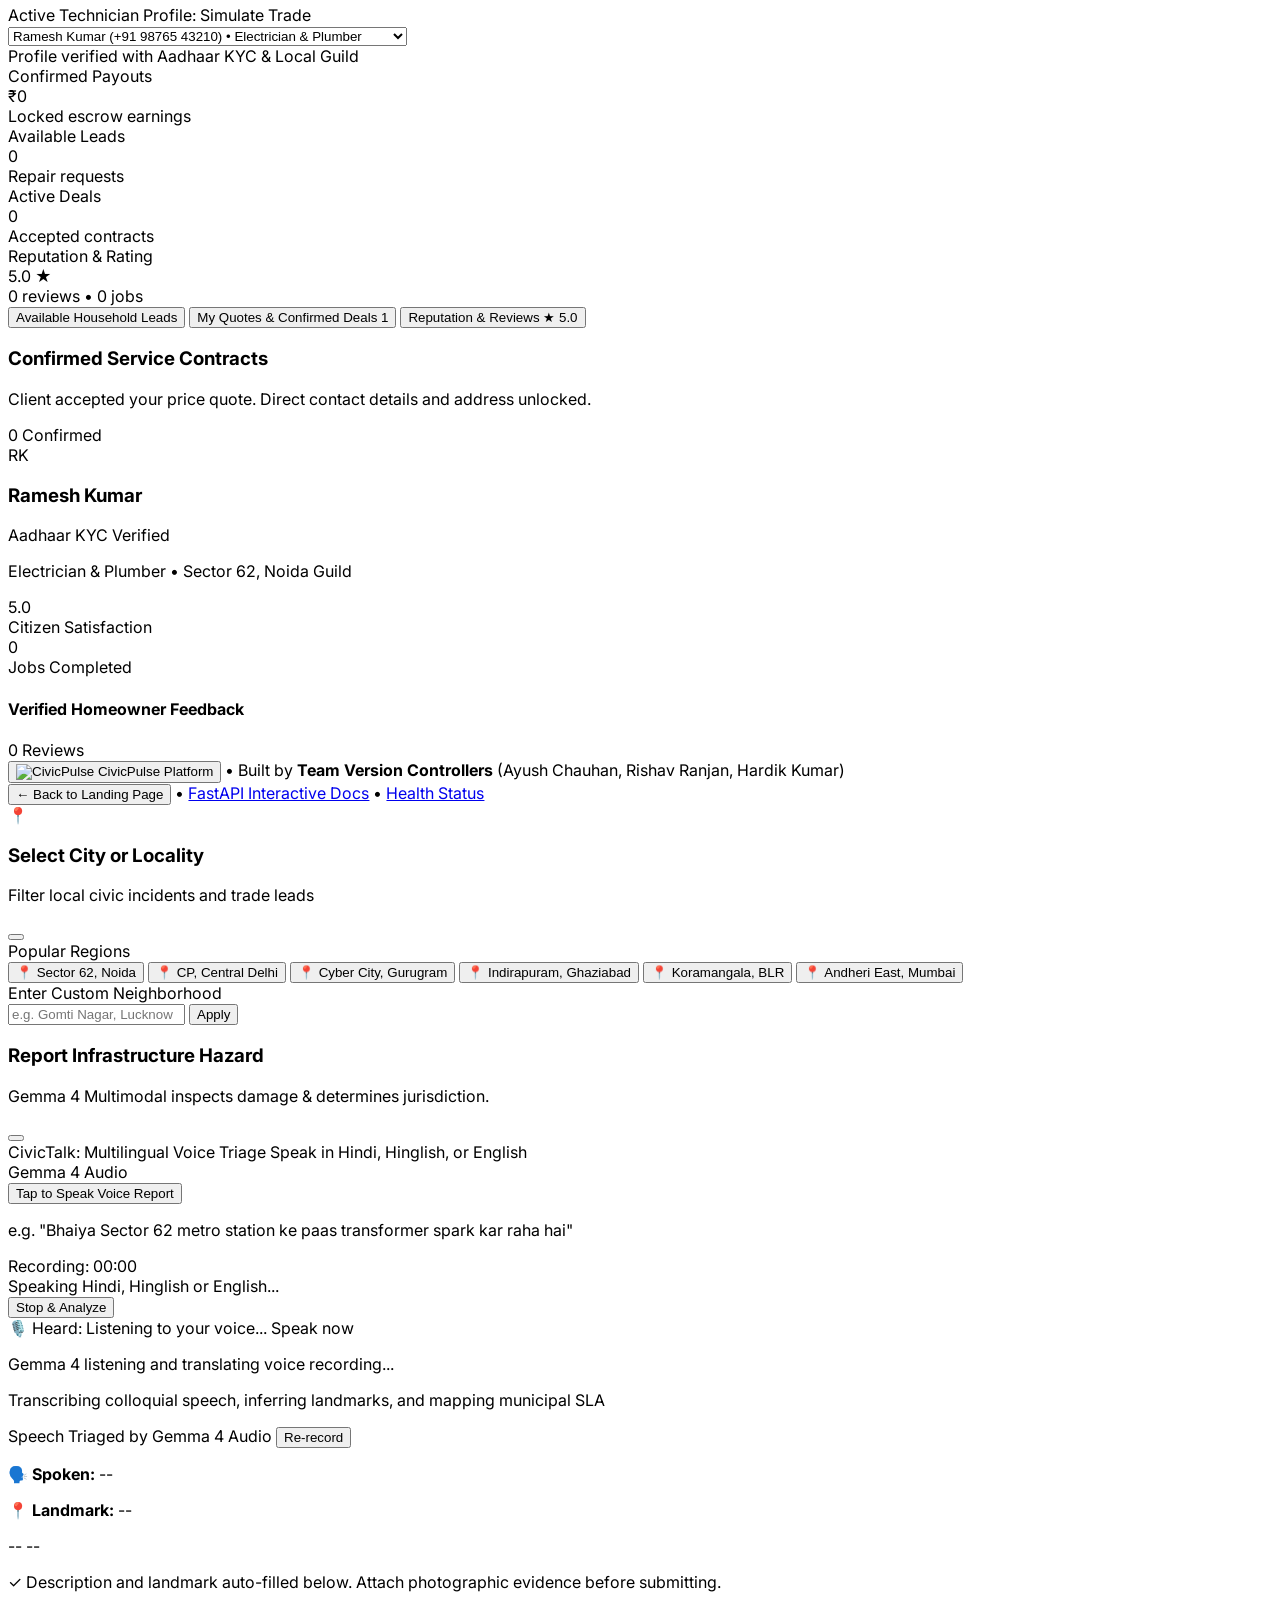
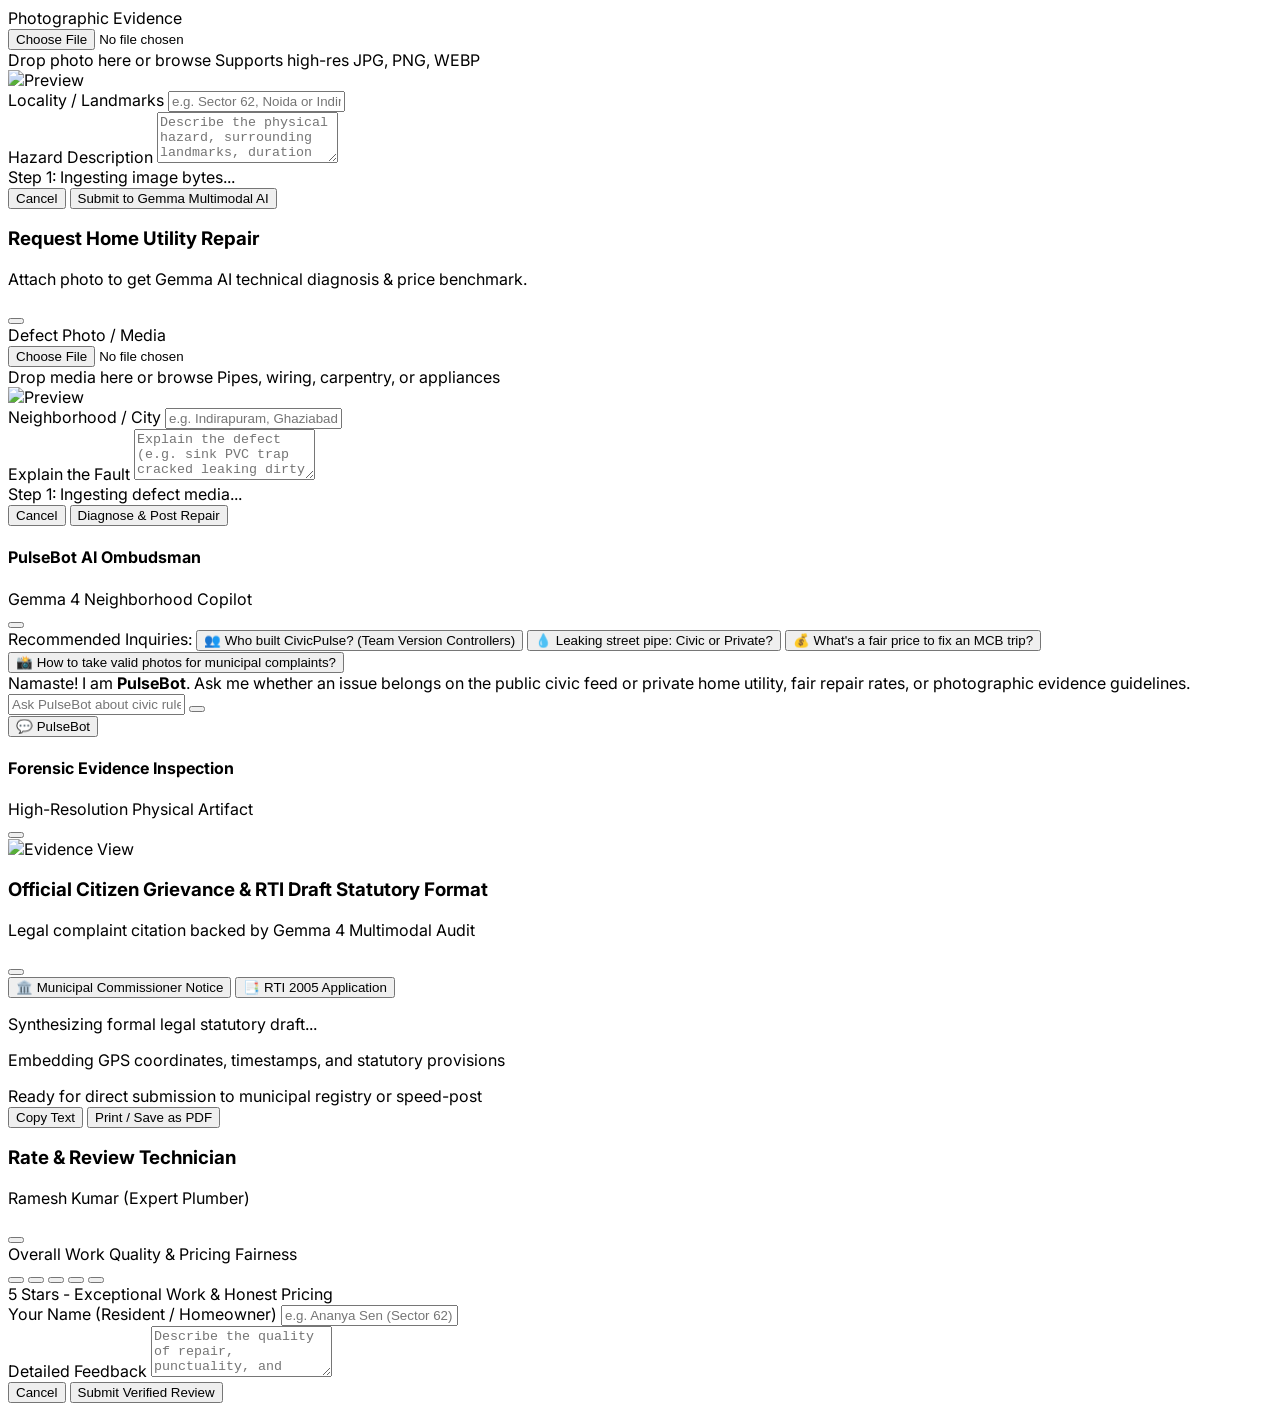
==== commit 0bbd0265: "feat(auth): implement strict role-based access control (RBAC) and dedicated sign-in portal" ====
--- a/frontend/index.html
+++ b/frontend/index.html
@@ -120,8 +120,8 @@
           <a href="#team" class="hover:text-indigo-600 transition-colors">Team</a>
         </nav>
 
-        <!-- Right Side: Geolocation Chip & Launch App CTA -->
-        <div class="flex items-center gap-3">
+        <!-- Right Side: Geolocation Chip & Auth / Launch App CTA -->
+        <div class="flex items-center gap-2.5">
           <button onclick="openCityModal()" class="flex items-center gap-2 px-3.5 py-1.5 rounded-full bg-white/95 border border-slate-200/90 text-xs font-semibold text-slate-800 shadow-xs hover:border-indigo-400 transition-all cursor-pointer">
             <span class="relative flex h-2 w-2">
               <span class="animate-ping absolute inline-flex h-full w-full rounded-full bg-emerald-400 opacity-75"></span>
@@ -131,10 +131,16 @@
             <i data-lucide="chevron-down" class="w-3 h-3 text-slate-400"></i>
           </button>
 
-          <button onclick="showWorkspaceView('citizen')" class="btn-tactile px-4 py-2 rounded-2xl bg-gradient-to-r from-indigo-600 to-violet-600 hover:from-indigo-700 hover:to-violet-700 text-white text-xs font-bold shadow-md shadow-indigo-500/25 transition-all flex items-center gap-1.5">
-            <span>🚀 Launch Portal</span>
-            <i data-lucide="arrow-right" class="w-3.5 h-3.5"></i>
-          </button>
+          <!-- Dynamic Auth / Dashboard Pill -->
+          <div id="landingAuthContainer" class="flex items-center gap-2">
+            <a href="#/auth" class="btn-tactile px-3.5 py-2 rounded-2xl bg-white border border-slate-200/90 hover:bg-slate-50 text-slate-700 text-xs font-bold shadow-xs transition-all flex items-center gap-1.5">
+              <span>🔐 Sign In</span>
+            </a>
+            <button onclick="handleLaunchPortal()" class="btn-tactile px-4 py-2 rounded-2xl bg-gradient-to-r from-indigo-600 to-violet-600 hover:from-indigo-700 hover:to-violet-700 text-white text-xs font-bold shadow-md shadow-indigo-500/25 transition-all flex items-center gap-1.5">
+              <span>🚀 Launch Portal</span>
+              <i data-lucide="arrow-right" class="w-3.5 h-3.5"></i>
+            </button>
+          </div>
         </div>
       </div>
     </header>
@@ -169,12 +175,12 @@
 
         <!-- Dual CTA Buttons -->
         <div class="flex flex-col sm:flex-row items-center justify-center gap-3.5 pt-2">
-          <button onclick="showWorkspaceView('citizen'); setTimeout(() => openModal('modal-civic'), 200);" class="btn-tactile w-full sm:w-auto px-7 py-3.5 rounded-2xl bg-gradient-to-r from-rose-500 via-pink-600 to-rose-600 hover:from-rose-600 hover:to-pink-700 text-white font-bold text-sm shadow-lg shadow-rose-500/25 flex items-center justify-center gap-2">
+          <button onclick="navigateToReportHazard()" class="btn-tactile w-full sm:w-auto px-7 py-3.5 rounded-2xl bg-gradient-to-r from-rose-500 via-pink-600 to-rose-600 hover:from-rose-600 hover:to-pink-700 text-white font-bold text-sm shadow-lg shadow-rose-500/25 flex items-center justify-center gap-2">
             <i data-lucide="camera" class="w-4 h-4"></i>
             <span>📸 Report Civic Hazard</span>
           </button>
           
-          <button onclick="showWorkspaceView('citizen')" class="btn-tactile w-full sm:w-auto px-7 py-3.5 rounded-2xl bg-slate-900 hover:bg-slate-800 text-white font-bold text-sm shadow-md flex items-center justify-center gap-2">
+          <button onclick="handleLaunchPortal()" class="btn-tactile w-full sm:w-auto px-7 py-3.5 rounded-2xl bg-slate-900 hover:bg-slate-800 text-white font-bold text-sm shadow-md flex items-center justify-center gap-2">
             <i data-lucide="layout-grid" class="w-4 h-4 text-indigo-400"></i>
             <span>⚡ Launch Live App</span>
           </button>
@@ -304,7 +310,7 @@
               Explore live neighborhood incident feeds, submit voice reports via CivicTalk, monitor repair progress, or post household utility repair jobs.
             </p>
           </div>
-          <button onclick="showWorkspaceView('citizen')" class="btn-tactile mt-6 w-full py-2.5 px-4 rounded-xl bg-indigo-600 hover:bg-indigo-700 text-white font-bold text-xs flex items-center justify-center gap-2 transition-all">
+          <button onclick="navigateToRole('citizen')" class="btn-tactile mt-6 w-full py-2.5 px-4 rounded-xl bg-indigo-600 hover:bg-indigo-700 text-white font-bold text-xs flex items-center justify-center gap-2 transition-all">
             <span>Explore Citizen Feed</span>
             <i data-lucide="arrow-right" class="w-3.5 h-3.5"></i>
           </button>
@@ -322,7 +328,7 @@
               Inspect critical hazard triage tables, monitor statutory SLA breach countdowns, assign designated field inspectors, and dispatch repair crews.
             </p>
           </div>
-          <button onclick="showWorkspaceView('admin')" class="btn-tactile mt-6 w-full py-2.5 px-4 rounded-xl bg-rose-600 hover:bg-rose-700 text-white font-bold text-xs flex items-center justify-center gap-2 transition-all">
+          <button onclick="navigateToRole('municipal')" class="btn-tactile mt-6 w-full py-2.5 px-4 rounded-xl bg-rose-600 hover:bg-rose-700 text-white font-bold text-xs flex items-center justify-center gap-2 transition-all">
             <span>Open Command Center</span>
             <i data-lucide="arrow-right" class="w-3.5 h-3.5"></i>
           </button>
@@ -340,7 +346,7 @@
               Discover verified household repair leads diagnosed by Gemma 4 AI, submit transparent price quotes, negotiate counter-offers, and track confirmed job earnings.
             </p>
           </div>
-          <button onclick="showWorkspaceView('technician')" class="btn-tactile mt-6 w-full py-2.5 px-4 rounded-xl bg-emerald-600 hover:bg-emerald-700 text-white font-bold text-xs flex items-center justify-center gap-2 transition-all">
+          <button onclick="navigateToRole('technician')" class="btn-tactile mt-6 w-full py-2.5 px-4 rounded-xl bg-emerald-600 hover:bg-emerald-700 text-white font-bold text-xs flex items-center justify-center gap-2 transition-all">
             <span>Launch Tradesperson Desk</span>
             <i data-lucide="arrow-right" class="w-3.5 h-3.5"></i>
           </button>
@@ -395,7 +401,7 @@
               <i data-lucide="shield-check" class="w-4 h-4 text-emerald-600"></i>
               <span>Cites exact GPS coordinates, severity metrics, and statutory escalation deadlines.</span>
             </div>
-            <button onclick="showWorkspaceView('citizen')" class="font-bold text-indigo-600 hover:underline flex items-center gap-1">
+            <button onclick="navigateToRole('citizen')" class="font-bold text-indigo-600 hover:underline flex items-center gap-1">
               <span>Draft notice for any live incident in workspace</span>
               <i data-lucide="arrow-right" class="w-3 h-3"></i>
             </button>
@@ -477,7 +483,7 @@
           <span>Built with ❤️ by <strong class="text-slate-800">Team Version Controllers</strong></span>
         </div>
         <div class="flex items-center gap-4 text-slate-500">
-          <button onclick="showWorkspaceView('citizen')" class="hover:text-indigo-600 font-semibold">Launch App Workspace</button>
+          <button onclick="handleLaunchPortal()" class="hover:text-indigo-600 font-semibold">Launch App Workspace</button>
           <span>•</span>
           <a href="/docs" target="_blank" class="hover:text-indigo-600 font-medium">FastAPI Docs</a>
           <span>•</span>
@@ -491,22 +497,268 @@
 
 
   <!-- ========================================================================= -->
-  <!-- VIEW 2: CORE INTERACTIVE WORKSPACE (#appWorkspaceView)                   -->
+  <!-- VIEW 2: DEDICATED AUTHENTICATION & REGISTRATION GATEWAY (#authView)      -->
+  <!-- ========================================================================= -->
+  <div id="authView" class="view-container view-hidden w-full min-h-screen flex flex-col bg-slate-50 relative overflow-hidden">
+    <!-- Radiant ambient orbs -->
+    <div class="absolute -top-32 -left-32 w-96 h-96 bg-indigo-500/15 rounded-full blur-3xl pointer-events-none ambient-orb-1"></div>
+    <div class="absolute -bottom-32 -right-32 w-96 h-96 bg-emerald-500/15 rounded-full blur-3xl pointer-events-none ambient-orb-2"></div>
+    <div class="absolute top-1/2 left-1/2 -translate-x-1/2 -translate-y-1/2 w-96 h-96 bg-purple-500/10 rounded-full blur-3xl pointer-events-none ambient-orb-3"></div>
+
+    <!-- Auth Header -->
+    <header class="sticky top-0 z-40 frosted-glass border-b border-slate-200/80 shadow-xs">
+      <div class="max-w-7xl mx-auto px-4 sm:px-6 lg:px-8 h-16 flex items-center justify-between">
+        <a href="#/" class="flex items-center gap-3 group select-none transition-opacity duration-150 hover:opacity-95">
+          <div class="relative w-10 h-10 flex items-center justify-center rounded-xl bg-white/90 border border-slate-200/90 shadow-sm p-1 flex-shrink-0 group-hover:scale-105 group-hover:shadow-md transition-all duration-200 ease-out">
+            <img 
+              src="/static/images/logo.png" 
+              alt="CivicPulse 4.8 Logo" 
+              class="brand-logo-img w-full h-full object-contain"
+              loading="eager"
+              decoding="async"
+            />
+          </div>
+          <div class="flex flex-col">
+            <div class="flex items-center gap-1.5">
+              <span class="text-xl font-black tracking-tight text-slate-900 leading-none">
+                Civic<span class="bg-gradient-to-r from-indigo-600 to-emerald-600 bg-clip-text text-transparent">Pulse</span>
+              </span>
+              <span class="inline-flex items-center px-1.5 py-0.5 rounded-full text-[9px] font-semibold bg-emerald-50 text-emerald-700 border border-emerald-200/60 leading-none">v1.0</span>
+            </div>
+            <span class="text-[9px] font-bold tracking-wider text-slate-400 uppercase mt-1">
+              Authentication & Security Gateway
+            </span>
+          </div>
+        </a>
+
+        <div class="flex items-center gap-2">
+          <a href="#/" class="btn-tactile flex items-center gap-1.5 px-3.5 py-2 rounded-xl bg-slate-100 hover:bg-slate-200 text-slate-700 text-xs font-bold transition-all">
+            <i data-lucide="arrow-left" class="w-3.5 h-3.5"></i>
+            <span>Back to Home</span>
+          </a>
+        </div>
+      </div>
+    </header>
+
+    <!-- Auth Content Container -->
+    <main class="max-w-3xl mx-auto px-4 sm:px-6 lg:px-8 py-10 flex-1 w-full flex flex-col justify-center relative z-10">
+
+      <!-- ⚡ JUDGE FAST-PASS BAR (Evaluator 1-Click Access) -->
+      <div class="mb-8 p-5 sm:p-6 rounded-3xl bg-gradient-to-r from-indigo-900 via-slate-900 to-emerald-950 text-white shadow-xl border border-indigo-700/50 relative overflow-hidden">
+        <div class="absolute -right-6 -bottom-6 w-40 h-40 bg-emerald-500/20 rounded-full blur-2xl pointer-events-none"></div>
+        <div class="relative z-10">
+          <div class="flex flex-col sm:flex-row sm:items-center justify-between gap-2 pb-3 mb-4 border-b border-indigo-800/60">
+            <div class="flex items-center gap-2">
+              <span class="p-1.5 rounded-lg bg-amber-400/20 text-amber-300 text-base">⚡</span>
+              <div>
+                <h3 class="text-sm font-black tracking-wide text-white uppercase">Hackathon Judge & Evaluator Fast-Pass</h3>
+                <p class="text-[11px] text-slate-300">1-click instant credential injection. Test each protected role view immediately without typing:</p>
+              </div>
+            </div>
+            <span class="px-2.5 py-0.5 rounded-full text-[10px] font-extrabold bg-emerald-500/20 text-emerald-300 border border-emerald-500/30 max-w-fit">
+              ACTIVE RBAC
+            </span>
+          </div>
+
+          <div class="grid grid-cols-1 sm:grid-cols-3 gap-3">
+            <button onclick="fastPassLogin('citizen')" class="btn-tactile p-3 rounded-2xl bg-white/10 hover:bg-white/20 border border-white/15 text-left transition-all flex flex-col justify-between group cursor-pointer">
+              <div class="flex items-center justify-between">
+                <span class="text-xs font-bold text-indigo-300 flex items-center gap-1.5">
+                  <span>👤</span> Citizen Demo
+                </span>
+                <i data-lucide="arrow-right" class="w-3.5 h-3.5 text-white/50 group-hover:text-white group-hover:translate-x-0.5 transition-all"></i>
+              </div>
+              <div class="mt-2">
+                <div class="text-xs font-bold text-white">Ayush Chauhan</div>
+                <div class="text-[10px] text-slate-300 truncate">Ward 150 - Bellandur</div>
+              </div>
+            </button>
+
+            <button onclick="fastPassLogin('municipal')" class="btn-tactile p-3 rounded-2xl bg-white/10 hover:bg-white/20 border border-white/15 text-left transition-all flex flex-col justify-between group cursor-pointer">
+              <div class="flex items-center justify-between">
+                <span class="text-xs font-bold text-rose-300 flex items-center gap-1.5">
+                  <span>🛡️</span> Officer Command
+                </span>
+                <i data-lucide="arrow-right" class="w-3.5 h-3.5 text-white/50 group-hover:text-white group-hover:translate-x-0.5 transition-all"></i>
+              </div>
+              <div class="mt-2">
+                <div class="text-xs font-bold text-white">Officer Rajesh Rao</div>
+                <div class="text-[10px] text-slate-300 truncate">BBMP Road & Drain HQ</div>
+              </div>
+            </button>
+
+            <button onclick="fastPassLogin('technician')" class="btn-tactile p-3 rounded-2xl bg-white/10 hover:bg-white/20 border border-white/15 text-left transition-all flex flex-col justify-between group cursor-pointer">
+              <div class="flex items-center justify-between">
+                <span class="text-xs font-bold text-emerald-300 flex items-center gap-1.5">
+                  <span>🔧</span> Technician Lead
+                </span>
+                <i data-lucide="arrow-right" class="w-3.5 h-3.5 text-white/50 group-hover:text-white group-hover:translate-x-0.5 transition-all"></i>
+              </div>
+              <div class="mt-2">
+                <div class="text-xs font-bold text-white">Ramesh Kumar</div>
+                <div class="text-[10px] text-slate-300 truncate">Electrician • 4.9★ (47 Jobs)</div>
+              </div>
+            </button>
+          </div>
+        </div>
+      </div>
+
+      <!-- Main Gateway Card -->
+      <div class="p-6 sm:p-8 rounded-3xl bg-white/90 backdrop-blur-xl border border-slate-200/90 shadow-xl space-y-6">
+        
+        <!-- Toggle: Sign In vs Create Account -->
+        <div class="flex items-center justify-between pb-4 border-b border-slate-200/80">
+          <div>
+            <h2 id="authCardHeading" class="text-xl font-black text-slate-900 tracking-tight">Sign In to CivicPulse</h2>
+            <p id="authCardSubheading" class="text-xs text-slate-500 mt-0.5">Select your role to access your authorized workspace</p>
+          </div>
+          <div class="flex items-center bg-slate-100 p-1 rounded-2xl border border-slate-200/80">
+            <button type="button" id="auth-mode-signin" onclick="setAuthMode('signin')" class="px-3.5 py-1.5 rounded-xl text-xs font-bold bg-white text-indigo-900 shadow-sm border border-slate-200/80 transition-all cursor-pointer">
+              Sign In
+            </button>
+            <button type="button" id="auth-mode-signup" onclick="setAuthMode('signup')" class="px-3.5 py-1.5 rounded-xl text-xs font-semibold text-slate-500 hover:text-slate-800 transition-all cursor-pointer">
+              Create Account
+            </button>
+          </div>
+        </div>
+
+        <!-- Role Selector Pills -->
+        <div>
+          <label class="block text-xs font-bold text-slate-700 uppercase tracking-wider mb-2">Select User Role</label>
+          <div class="grid grid-cols-1 sm:grid-cols-3 gap-2.5">
+            <button type="button" id="auth-role-btn-citizen" onclick="setAuthRole('citizen')" class="p-3 rounded-2xl border-2 border-indigo-600 bg-indigo-50/70 text-indigo-900 text-left transition-all flex flex-col gap-1 cursor-pointer">
+              <span class="text-base">👤</span>
+              <span class="text-xs font-bold">Citizen (Public)</span>
+              <span class="text-[10px] text-slate-500">Report & Book Repairs</span>
+            </button>
+            <button type="button" id="auth-role-btn-municipal" onclick="setAuthRole('municipal')" class="p-3 rounded-2xl border-2 border-slate-200 hover:border-slate-300 bg-white text-slate-700 text-left transition-all flex flex-col gap-1 cursor-pointer">
+              <span class="text-base">🛡️</span>
+              <span class="text-xs font-bold">Municipal Authority</span>
+              <span class="text-[10px] text-slate-500">Triage & Dispatch Crew</span>
+            </button>
+            <button type="button" id="auth-role-btn-technician" onclick="setAuthRole('technician')" class="p-3 rounded-2xl border-2 border-slate-200 hover:border-slate-300 bg-white text-slate-700 text-left transition-all flex flex-col gap-1 cursor-pointer">
+              <span class="text-base">🔧</span>
+              <span class="text-xs font-bold">Verified Technician</span>
+              <span class="text-[10px] text-slate-500">Bid on Household Work</span>
+            </button>
+          </div>
+        </div>
+
+        <!-- Dynamic Form Fields -->
+        <form id="authForm" onsubmit="handleAuthSubmit(event)" class="space-y-4">
+          <!-- Citizen Fields Container -->
+          <div id="authFieldsCitizen" class="space-y-3">
+            <div id="authCitizenNameGroup" class="hidden">
+              <label class="block text-xs font-bold text-slate-700 mb-1">Full Name</label>
+              <input type="text" id="authCitizenName" placeholder="e.g. Ayush Chauhan" class="w-full px-3.5 py-2.5 text-xs rounded-xl border border-slate-200 bg-slate-50/50 focus:bg-white focus:border-indigo-500 focus:outline-none transition-all">
+            </div>
+            <div>
+              <label class="block text-xs font-bold text-slate-700 mb-1">Mobile Number or Email</label>
+              <input type="text" id="authCitizenContact" placeholder="e.g. 9876543210 or ayush@example.com" value="9876543210" class="w-full px-3.5 py-2.5 text-xs rounded-xl border border-slate-200 bg-slate-50/50 focus:bg-white focus:border-indigo-500 focus:outline-none transition-all" required>
+            </div>
+            <div id="authCitizenWardGroup" class="hidden">
+              <label class="block text-xs font-bold text-slate-700 mb-1">Ward / Locality</label>
+              <input type="text" id="authCitizenWard" placeholder="e.g. Ward 150 - Bellandur, Bengaluru" value="Ward 150 - Bellandur" class="w-full px-3.5 py-2.5 text-xs rounded-xl border border-slate-200 bg-slate-50/50 focus:bg-white focus:border-indigo-500 focus:outline-none transition-all">
+            </div>
+            <div>
+              <label class="block text-xs font-bold text-slate-700 mb-1">Passcode / PIN</label>
+              <input type="password" id="authCitizenPass" placeholder="••••••••" value="citizen123" class="w-full px-3.5 py-2.5 text-xs rounded-xl border border-slate-200 bg-slate-50/50 focus:bg-white focus:border-indigo-500 focus:outline-none transition-all">
+            </div>
+          </div>
+
+          <!-- Municipal Fields Container -->
+          <div id="authFieldsMunicipal" class="hidden space-y-3">
+            <div id="authMunNameGroup" class="hidden">
+              <label class="block text-xs font-bold text-slate-700 mb-1">Officer Name</label>
+              <input type="text" id="authMunName" placeholder="e.g. Rajesh Rao" class="w-full px-3.5 py-2.5 text-xs rounded-xl border border-slate-200 bg-slate-50/50 focus:bg-white focus:border-indigo-500 focus:outline-none transition-all">
+            </div>
+            <div>
+              <label class="block text-xs font-bold text-slate-700 mb-1">Official Email / Officer ID</label>
+              <input type="text" id="authMunOfficialId" placeholder="e.g. BBMP-ENG-4091 or officer@bbmp.gov.in" value="BBMP-ENG-4091" class="w-full px-3.5 py-2.5 text-xs rounded-xl border border-slate-200 bg-slate-50/50 focus:bg-white focus:border-indigo-500 focus:outline-none transition-all">
+            </div>
+            <div>
+              <label class="block text-xs font-bold text-slate-700 mb-1">Department Jurisdiction</label>
+              <select id="authMunDept" class="w-full px-3.5 py-2.5 text-xs rounded-xl border border-slate-200 bg-slate-50/50 focus:bg-white focus:border-indigo-500 focus:outline-none transition-all">
+                <option value="Roads & Infrastructure">Roads & Infrastructure Maintenance</option>
+                <option value="Water Supply & Sewerage">Water Supply & Sewerage Board (BWSSB)</option>
+                <option value="Solid Waste Management">Solid Waste Management & Sanitation</option>
+                <option value="Electrical & BESCOM">Electrical Grid & BESCOM</option>
+              </select>
+            </div>
+            <div>
+              <label class="block text-xs font-bold text-slate-700 mb-1">Municipal Security Access Code</label>
+              <input type="password" id="authMunPass" placeholder="••••••••" value="officer2026" class="w-full px-3.5 py-2.5 text-xs rounded-xl border border-slate-200 bg-slate-50/50 focus:bg-white focus:border-indigo-500 focus:outline-none transition-all">
+            </div>
+          </div>
+
+          <!-- Technician Fields Container -->
+          <div id="authFieldsTechnician" class="hidden space-y-3">
+            <div id="authTechNameGroup" class="hidden">
+              <label class="block text-xs font-bold text-slate-700 mb-1">Technician Full Name</label>
+              <input type="text" id="authTechName" placeholder="e.g. Ramesh Kumar" class="w-full px-3.5 py-2.5 text-xs rounded-xl border border-slate-200 bg-slate-50/50 focus:bg-white focus:border-indigo-500 focus:outline-none transition-all">
+            </div>
+            <div>
+              <label class="block text-xs font-bold text-slate-700 mb-1">Registered Phone Number</label>
+              <input type="tel" id="authTechPhone" placeholder="e.g. +91 98450 12345" value="+91 98450 12345" class="w-full px-3.5 py-2.5 text-xs rounded-xl border border-slate-200 bg-slate-50/50 focus:bg-white focus:border-indigo-500 focus:outline-none transition-all">
+            </div>
+            <div>
+              <label class="block text-xs font-bold text-slate-700 mb-1">Primary Trade Skill</label>
+              <select id="authTechTrade" class="w-full px-3.5 py-2.5 text-xs rounded-xl border border-slate-200 bg-slate-50/50 focus:bg-white focus:border-indigo-500 focus:outline-none transition-all">
+                <option value="Electrical & Wiring">Electrical & Wiring</option>
+                <option value="Plumbing & Sanitation">Plumbing & Sanitation</option>
+                <option value="Masonry & Concrete">Masonry & Concrete</option>
+                <option value="Carpentry & Furniture">Carpentry & Furniture</option>
+                <option value="Appliance Repair">Appliance Repair</option>
+                <option value="Painting & Waterproofing">Painting & Waterproofing</option>
+              </select>
+            </div>
+            <div id="authTechRateGroup" class="hidden">
+              <label class="block text-xs font-bold text-slate-700 mb-1">Expected Standard Rate (₹ / hr)</label>
+              <input type="number" id="authTechRate" placeholder="e.g. 450" value="450" class="w-full px-3.5 py-2.5 text-xs rounded-xl border border-slate-200 bg-slate-50/50 focus:bg-white focus:border-indigo-500 focus:outline-none transition-all">
+            </div>
+            <div>
+              <label class="block text-xs font-bold text-slate-700 mb-1">Security PIN</label>
+              <input type="password" id="authTechPass" placeholder="••••••••" value="tech2026" class="w-full px-3.5 py-2.5 text-xs rounded-xl border border-slate-200 bg-slate-50/50 focus:bg-white focus:border-indigo-500 focus:outline-none transition-all">
+            </div>
+          </div>
+
+          <!-- Submit Button -->
+          <div class="pt-2">
+            <button type="submit" id="authSubmitBtn" class="btn-tactile w-full py-3 px-4 rounded-2xl bg-gradient-to-r from-indigo-600 to-emerald-600 hover:from-indigo-700 hover:to-emerald-700 text-white font-bold text-xs shadow-md shadow-indigo-500/25 flex items-center justify-center gap-2 transition-all cursor-pointer">
+              <span id="authSubmitText">Continue to Citizen Portal</span>
+              <i data-lucide="arrow-right" class="w-4 h-4"></i>
+            </button>
+          </div>
+        </form>
+
+        <!-- Terms & Trust Micro-note -->
+        <p class="text-[10px] text-center text-slate-400">
+          Role-Gated Access Control • Encrypted Local Credentials • Session Secured
+        </p>
+      </div>
+
+    </main>
+  </div>
+  <!-- END VIEW 2: DEDICATED AUTHENTICATION & REGISTRATION GATEWAY -->
+
+
+  <!-- ========================================================================= -->
+  <!-- VIEW 3: CORE ROLE-GATED WORKSPACE (#appWorkspaceView)                     -->
   <!-- ========================================================================= -->
   <div id="appWorkspaceView" class="view-container view-hidden w-full min-h-screen flex flex-col">
 
-    <!-- Sticky Operations Header -->
+    <!-- Sticky Operations Header (Role-Gated & Authenticated) -->
     <header class="sticky top-0 z-40 frosted-glass border-b border-slate-200/80 shadow-xs transition-all">
       <div class="max-w-7xl mx-auto px-4 sm:px-6 lg:px-8 h-16 flex items-center justify-between">
         
         <!-- Back to Home & Brand -->
         <div class="flex items-center gap-3">
-          <button onclick="showLandingView()" class="btn-tactile flex items-center gap-1.5 px-3 py-1.5 rounded-xl bg-slate-100 hover:bg-slate-200 text-slate-700 text-xs font-bold transition-all mr-1">
+          <a href="#/" class="btn-tactile flex items-center gap-1.5 px-3 py-1.5 rounded-xl bg-slate-100 hover:bg-slate-200 text-slate-700 text-xs font-bold transition-all mr-1">
             <i data-lucide="arrow-left" class="w-3.5 h-3.5"></i>
             <span class="hidden sm:inline">Home</span>
-          </button>
-
-          <a href="#" onclick="showLandingView(); return false;" class="flex items-center gap-2.5 group select-none transition-opacity duration-150 hover:opacity-95">
+          </a>
+
+          <a href="#/" class="flex items-center gap-2.5 group select-none transition-opacity duration-150 hover:opacity-95">
             <div class="relative w-9 h-9 flex items-center justify-center rounded-xl bg-white/90 border border-slate-200/90 shadow-sm p-1 flex-shrink-0 group-hover:scale-105 group-hover:shadow-md transition-all duration-200 ease-out">
               <img 
                 src="/static/images/logo.png" 
@@ -527,8 +779,14 @@
             </div>
           </a>
 
+          <!-- Active Role Display Badge (Non-crossable) -->
+          <div id="workspaceRoleBadge" class="hidden sm:inline-flex items-center gap-1.5 px-3 py-1 rounded-full bg-indigo-50 border border-indigo-200 text-indigo-700 text-xs font-bold shadow-xs">
+            <span id="workspaceRoleIcon">👤</span>
+            <span id="workspaceRoleTitle">Citizen Portal</span>
+          </div>
+
           <!-- Glowing Gemma 4 Live Radar Badge -->
-          <div class="hidden sm:inline-flex items-center gap-2 px-3 py-1 rounded-full bg-indigo-50/90 border border-indigo-200/80 text-indigo-700 text-xs font-semibold shadow-xs">
+          <div class="hidden lg:inline-flex items-center gap-2 px-3 py-1 rounded-full bg-slate-100 border border-slate-200 text-slate-600 text-xs font-semibold shadow-xs">
             <span class="relative flex h-2 w-2">
               <span class="animate-ping absolute inline-flex h-full w-full rounded-full bg-indigo-400 opacity-75"></span>
               <span class="relative inline-flex rounded-full h-2 w-2 bg-indigo-600"></span>
@@ -537,24 +795,9 @@
           </div>
         </div>
 
-        <!-- 3-Way Persona Switcher Navigation (Pillar 3) -->
-        <nav class="hidden md:flex items-center bg-slate-100/90 p-1 rounded-2xl border border-slate-200/80 shadow-inner">
-          <button id="persona-btn-citizen" onclick="switchPersona('citizen')" class="flex items-center gap-2 px-4 py-2 rounded-xl text-xs sm:text-sm font-bold bg-white text-indigo-900 shadow-sm border border-slate-200/90 transition-all">
-            <i data-lucide="user" class="w-4 h-4 text-indigo-600"></i>
-            <span>👤 Citizen Portal</span>
-          </button>
-          <button id="persona-btn-admin" onclick="switchPersona('admin')" class="flex items-center gap-2 px-4 py-2 rounded-xl text-xs sm:text-sm font-semibold text-slate-500 hover:text-slate-800 transition-all">
-            <i data-lucide="shield-alert" class="w-4 h-4 text-rose-500"></i>
-            <span>🛡️ Officer Command</span>
-          </button>
-          <button id="persona-btn-technician" onclick="switchPersona('technician')" class="flex items-center gap-2 px-4 py-2 rounded-xl text-xs sm:text-sm font-semibold text-slate-500 hover:text-slate-800 transition-all">
-            <i data-lucide="wrench" class="w-4 h-4 text-emerald-600"></i>
-            <span>🔧 Technician Desk</span>
-          </button>
-        </nav>
-
-        <!-- Dynamic GPS Location Pill with Modal Opener -->
+        <!-- Right Side: Dynamic Location + User Profile Pill + Sign Out -->
         <div class="flex items-center gap-2.5">
+          <!-- Dynamic GPS Location Pill with Modal Opener -->
           <button onclick="openCityModal()" class="flex items-center gap-2 px-3.5 py-1.5 rounded-full bg-white/95 border border-slate-200/90 text-xs font-semibold text-slate-800 shadow-xs backdrop-blur-md hover:border-indigo-400 transition-colors cursor-pointer">
             <span class="relative flex h-2 w-2">
               <span class="animate-ping absolute inline-flex h-full w-full rounded-full bg-emerald-400 opacity-75"></span>
@@ -563,22 +806,24 @@
             <span id="location-pill-text">📍 Sector 62, Noida</span>
             <i data-lucide="chevron-down" class="w-3 h-3 text-slate-400"></i>
           </button>
+
+          <!-- User Identity Pill & Sign Out Button -->
+          <div class="flex items-center gap-2 pl-2 sm:pl-3 border-l border-slate-200/80">
+            <div id="navUserAvatar" class="w-8 h-8 rounded-xl bg-gradient-to-tr from-indigo-600 to-emerald-500 text-white flex items-center justify-center font-bold text-xs shadow-xs select-none">
+              A
+            </div>
+            <div class="hidden sm:flex flex-col text-left">
+              <span id="navUserName" class="text-xs font-bold text-slate-800 leading-tight">Ayush Chauhan</span>
+              <span id="navUserRole" class="text-[10px] font-semibold text-emerald-600 capitalize leading-none">Citizen</span>
+            </div>
+            <button onclick="signOut()" title="Sign Out of CivicPulse" class="btn-tactile flex items-center gap-1.5 px-2.5 py-1.5 rounded-xl bg-slate-100 hover:bg-rose-50 hover:text-rose-600 hover:border-rose-200 text-slate-600 text-xs font-bold transition-all border border-slate-200/80 cursor-pointer">
+              <i data-lucide="log-out" class="w-3.5 h-3.5"></i>
+              <span class="hidden sm:inline">Sign Out</span>
+            </button>
+          </div>
         </div>
       </div>
     </header>
-
-    <!-- Mobile 3-Way Persona Navigation -->
-    <div class="md:hidden frosted-glass border-b border-slate-200 px-3 py-2 flex gap-1.5 overflow-x-auto custom-scroll">
-      <button id="mobile-persona-btn-citizen" onclick="switchPersona('citizen')" class="flex-1 py-1.5 px-2 text-center text-xs font-bold rounded-xl bg-indigo-50 text-indigo-700 border border-indigo-200 whitespace-nowrap">
-        👤 Citizen
-      </button>
-      <button id="mobile-persona-btn-admin" onclick="switchPersona('admin')" class="flex-1 py-1.5 px-2 text-center text-xs font-semibold rounded-xl bg-white text-slate-600 border border-slate-200 whitespace-nowrap">
-        🛡️ Officer
-      </button>
-      <button id="mobile-persona-btn-technician" onclick="switchPersona('technician')" class="flex-1 py-1.5 px-2 text-center text-xs font-semibold rounded-xl bg-white text-slate-600 border border-slate-200 whitespace-nowrap">
-        🔧 Tech Desk
-      </button>
-    </div>
 
     <!-- Main Operations Content -->
     <main class="max-w-7xl mx-auto px-4 sm:px-6 lg:px-8 py-8 flex-1 w-full">
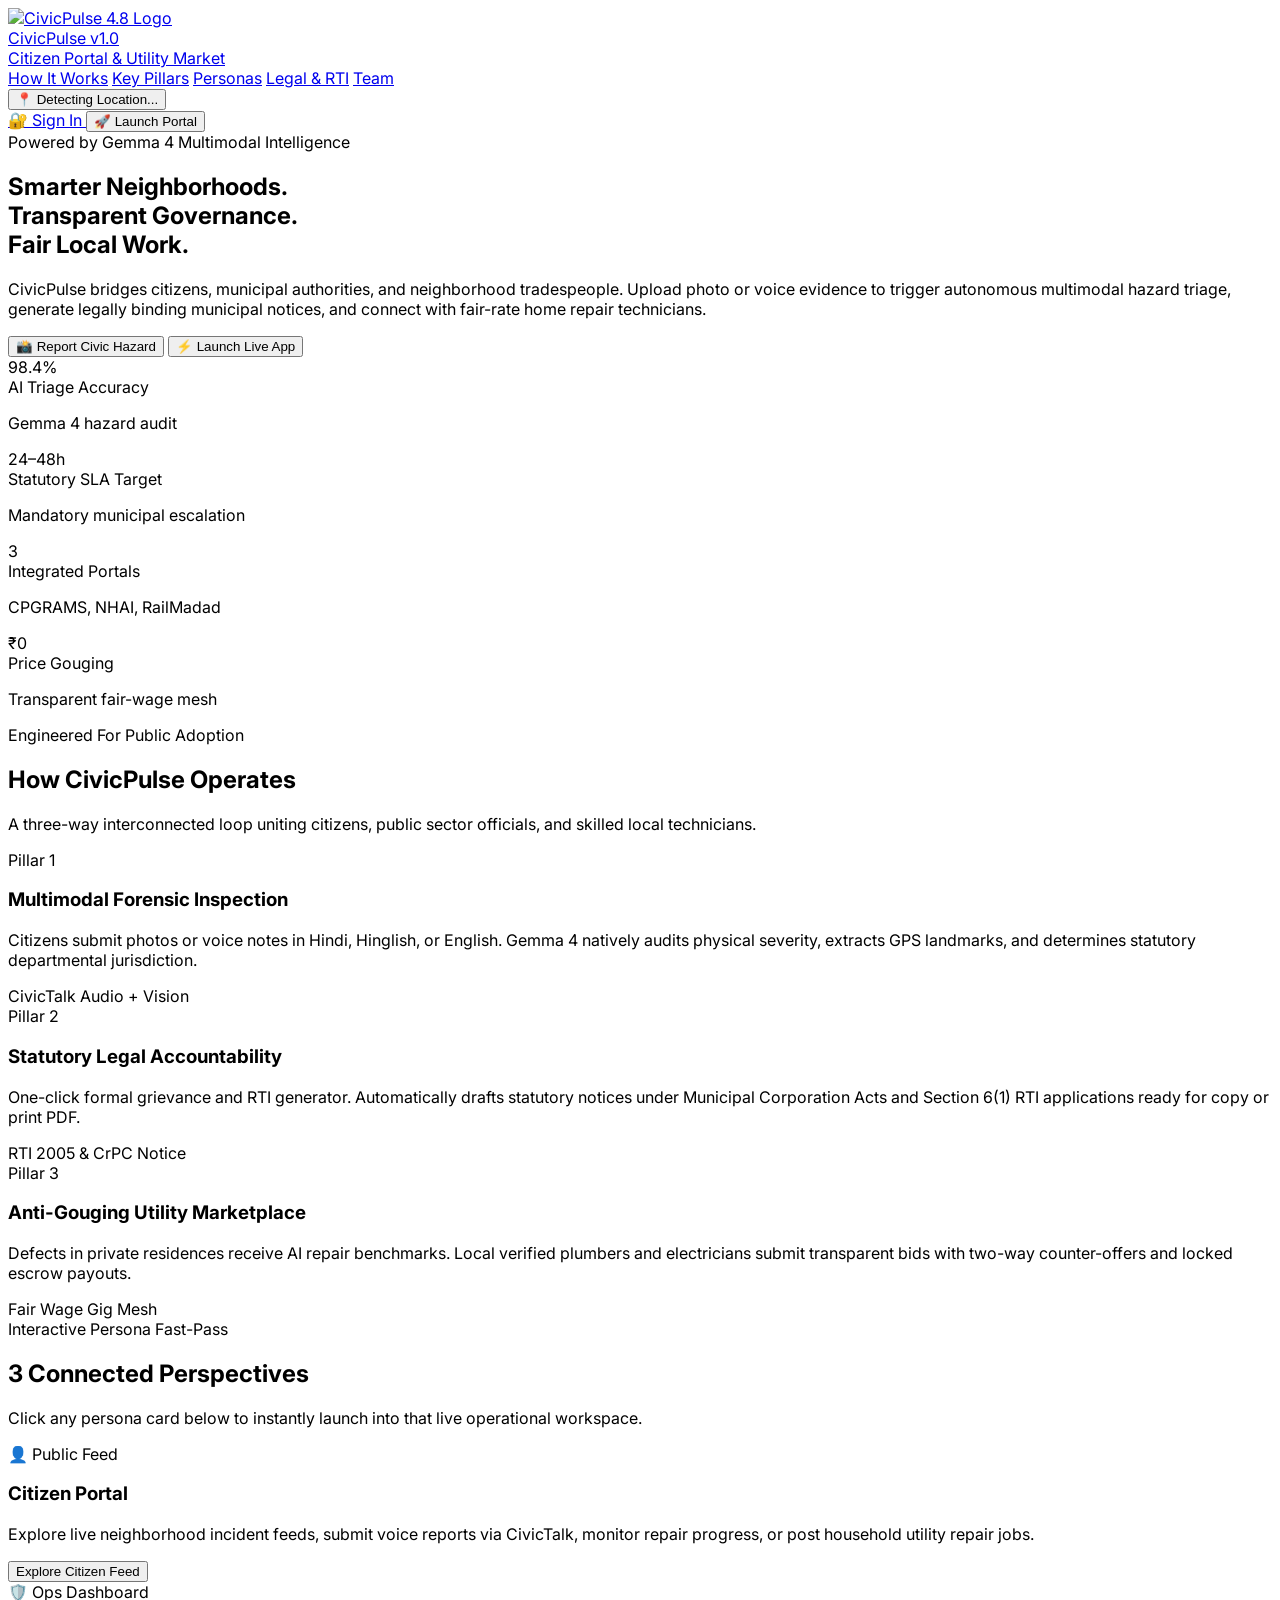
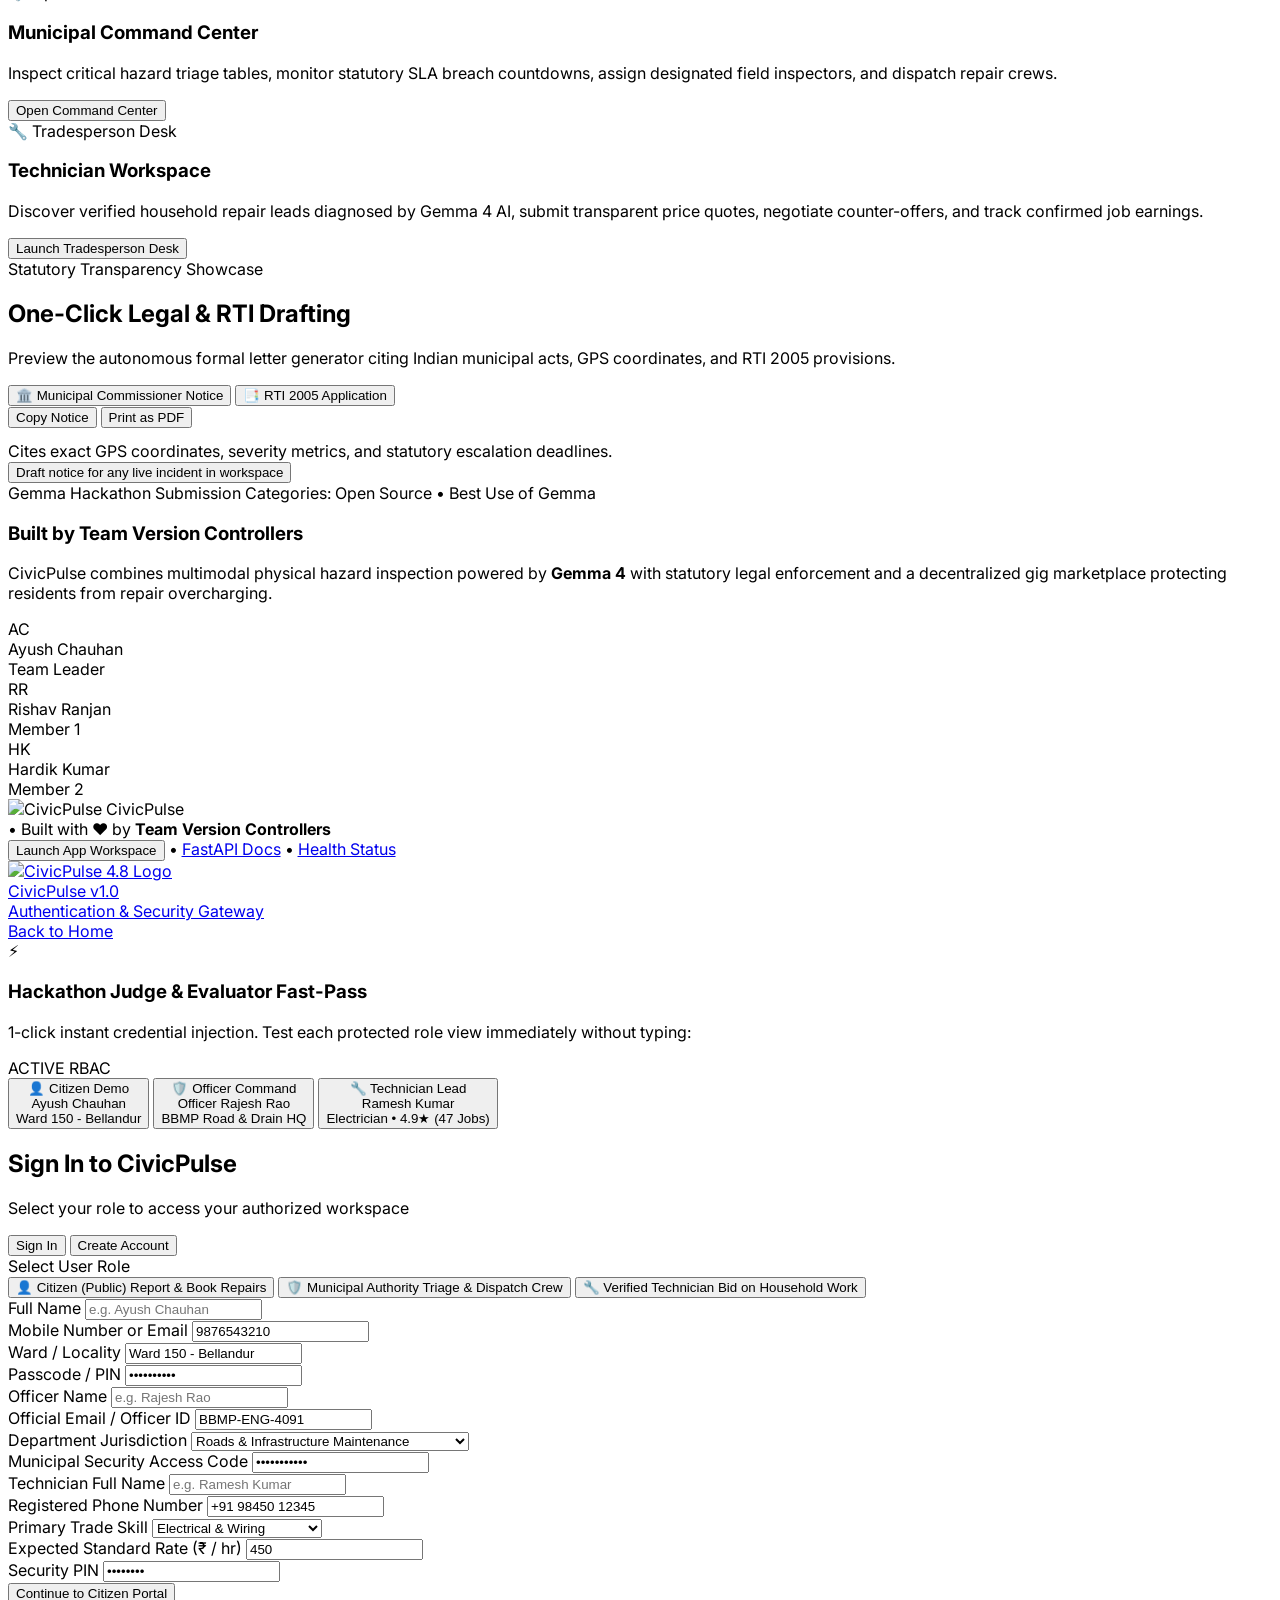
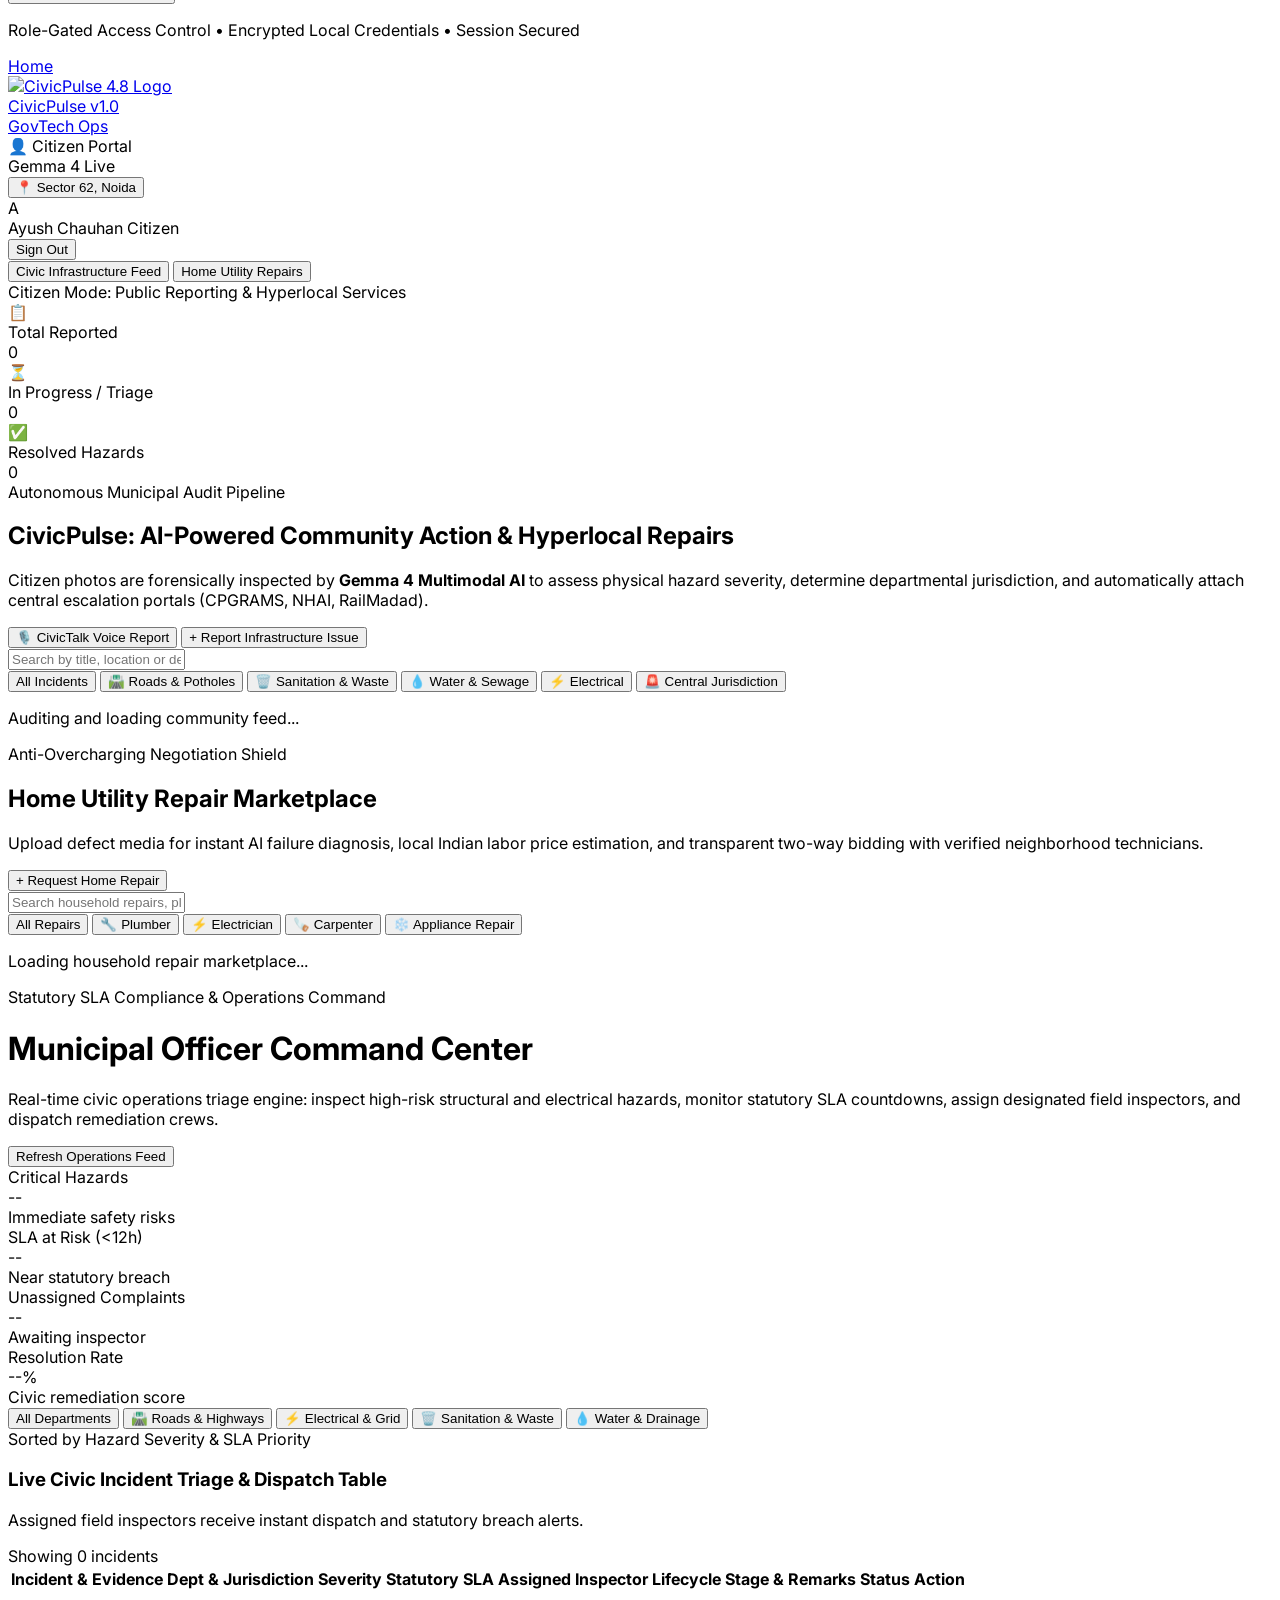
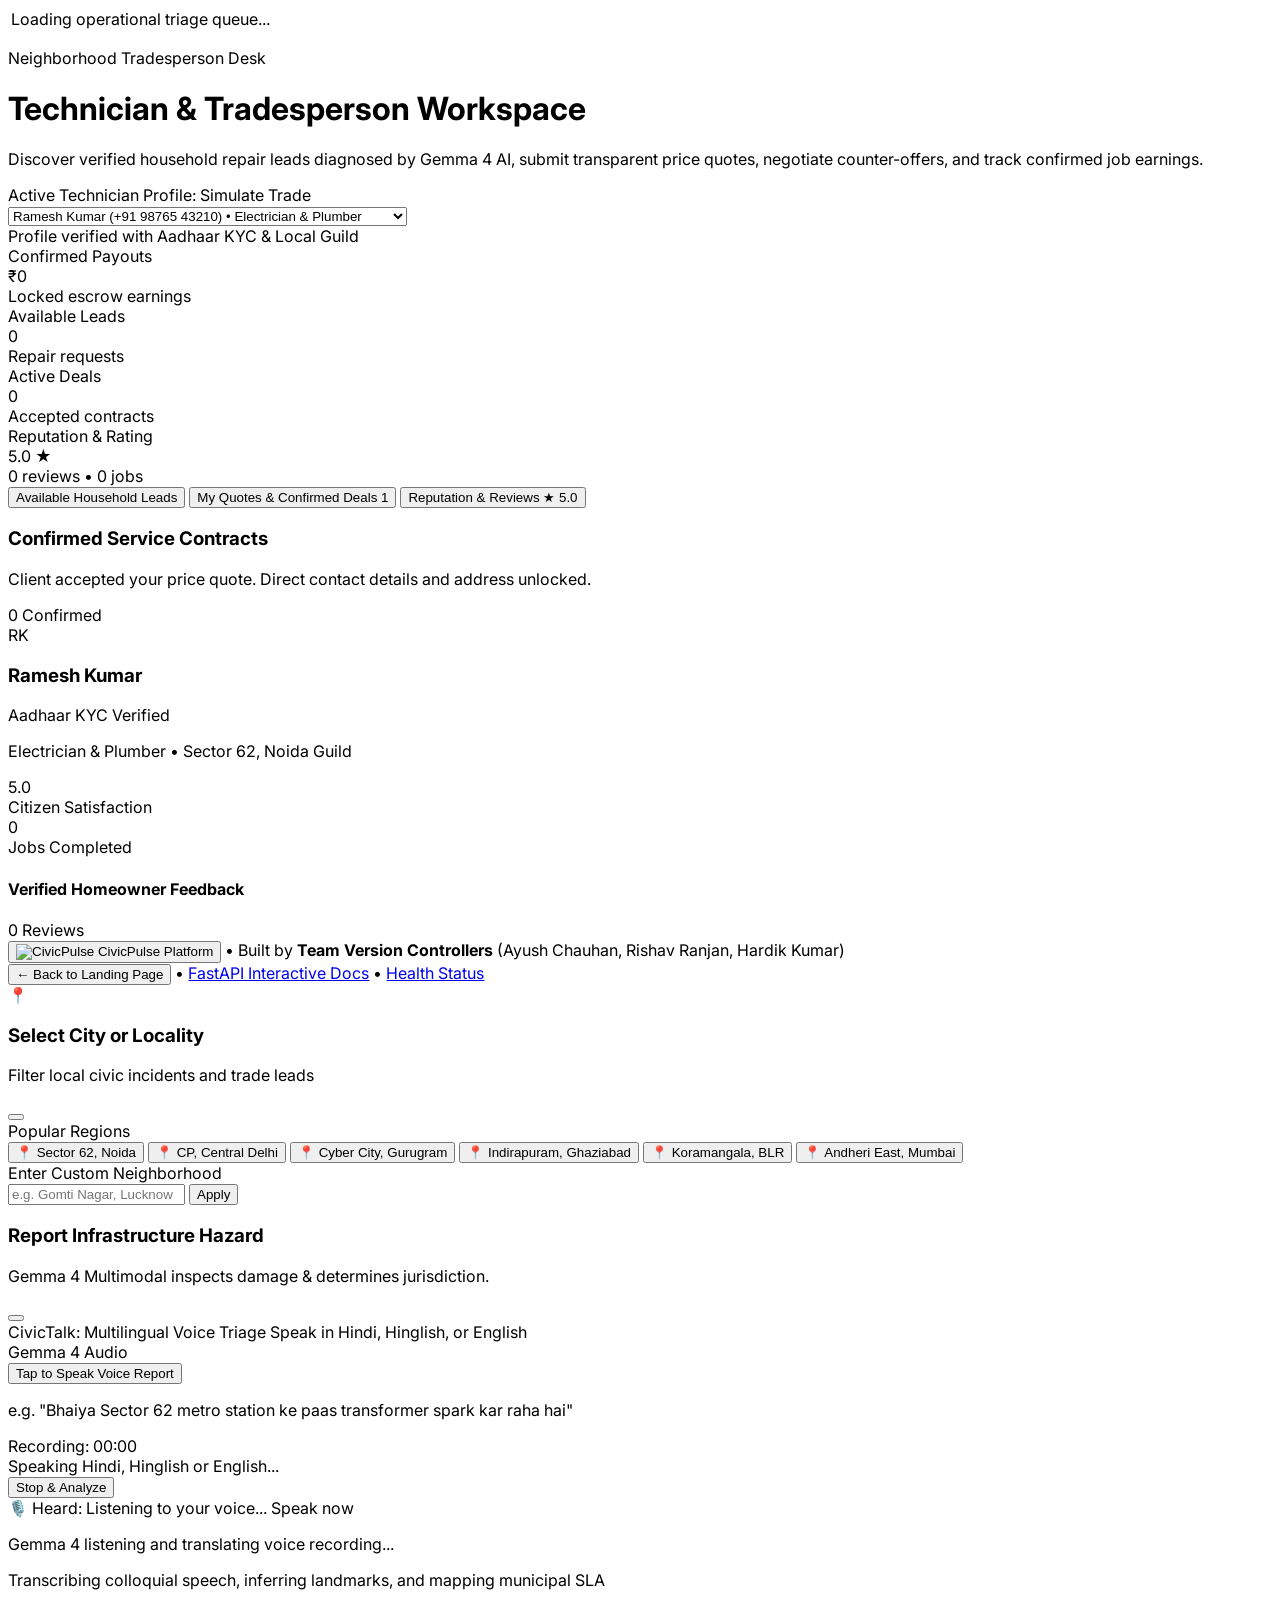
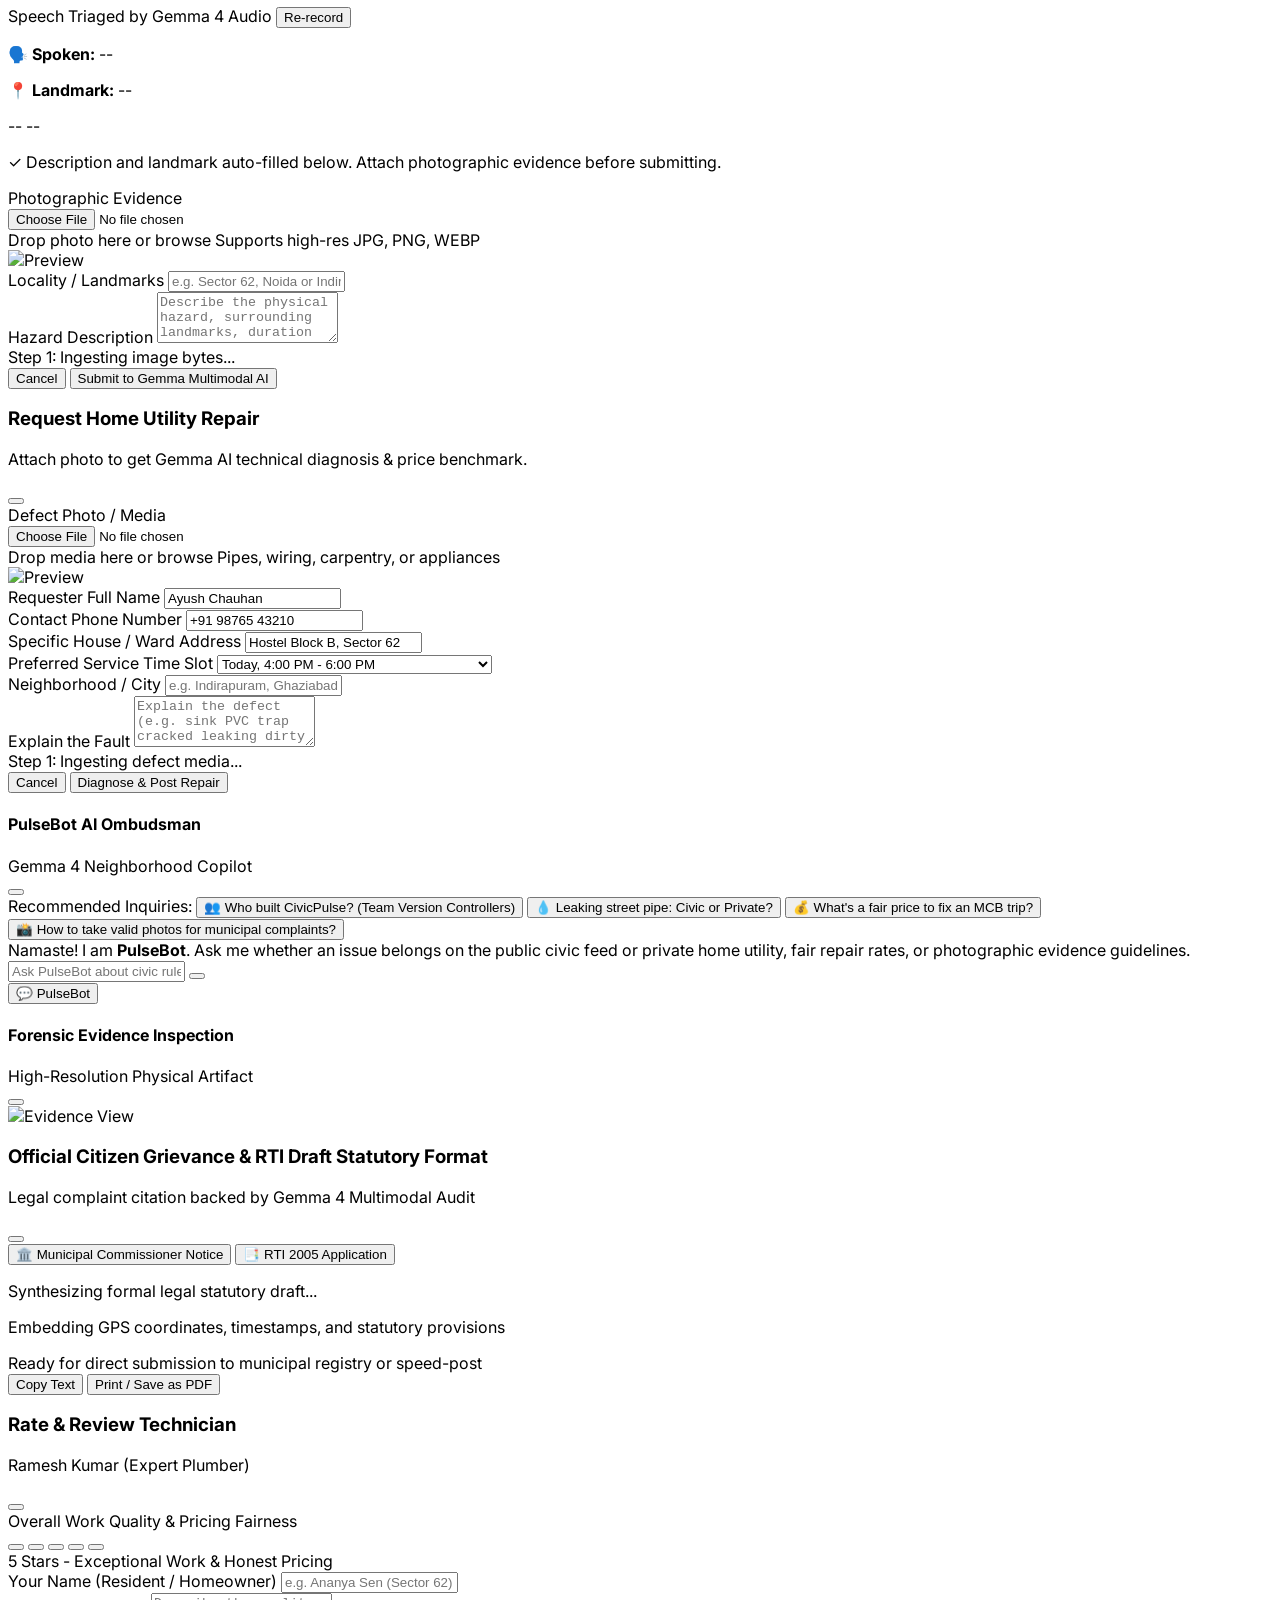
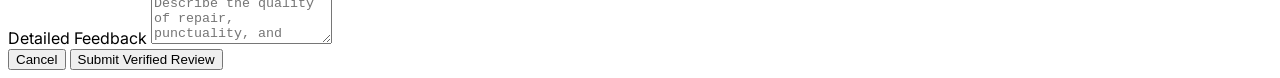
==== commit b51c0d72: "feat: implement bidirectional requester-technician links and civic lifecycle tracking" ====
--- a/frontend/index.html
+++ b/frontend/index.html
@@ -856,6 +856,31 @@
         <!-- ==================== TAB 1: CIVIC INFRASTRUCTURE FEED ==================== -->
         <section id="view-civic" class="space-y-6">
         
+          <!-- Citizen Grievance Summary Bar (Live Lifecycle Counters) -->
+          <div id="grievance-summary-bar" class="grid grid-cols-1 sm:grid-cols-3 gap-3.5">
+            <div class="p-4 rounded-2xl bg-white/95 border border-slate-200/90 shadow-xs flex items-center gap-3.5">
+              <span class="w-11 h-11 rounded-xl bg-indigo-50 border border-indigo-200/70 text-indigo-700 flex items-center justify-center text-lg font-bold shadow-xs">📋</span>
+              <div>
+                <div class="text-[10px] sm:text-[11px] font-extrabold text-slate-500 uppercase tracking-wider">Total Reported</div>
+                <div id="summary-total-reported" class="text-xl sm:text-2xl font-black text-slate-900 mt-0.5">0</div>
+              </div>
+            </div>
+            <div class="p-4 rounded-2xl bg-white/95 border border-amber-200/90 shadow-xs flex items-center gap-3.5">
+              <span class="w-11 h-11 rounded-xl bg-amber-50 border border-amber-200/70 text-amber-700 flex items-center justify-center text-lg font-bold shadow-xs">⏳</span>
+              <div>
+                <div class="text-[10px] sm:text-[11px] font-extrabold text-amber-700 uppercase tracking-wider">In Progress / Triage</div>
+                <div id="summary-in-progress" class="text-xl sm:text-2xl font-black text-amber-950 mt-0.5">0</div>
+              </div>
+            </div>
+            <div class="p-4 rounded-2xl bg-white/95 border border-emerald-200/90 shadow-xs flex items-center gap-3.5">
+              <span class="w-11 h-11 rounded-xl bg-emerald-50 border border-emerald-200/70 text-emerald-700 flex items-center justify-center text-lg font-bold shadow-xs">✅</span>
+              <div>
+                <div class="text-[10px] sm:text-[11px] font-extrabold text-emerald-700 uppercase tracking-wider">Resolved Hazards</div>
+                <div id="summary-resolved" class="text-xl sm:text-2xl font-black text-emerald-950 mt-0.5">0</div>
+              </div>
+            </div>
+          </div>
+
           <!-- Hero Action Bar with Shimmer Headline & Floating Glow -->
           <div class="p-6 sm:p-8 rounded-3xl bg-gradient-to-r from-indigo-950 via-slate-900 to-indigo-900 text-white relative overflow-hidden shadow-xl border border-indigo-800/40">
             <!-- Floating orbs inside hero container -->
@@ -1128,8 +1153,8 @@
                   <th class="py-3.5 px-3">Severity</th>
                   <th class="py-3.5 px-3">Statutory SLA</th>
                   <th class="py-3.5 px-3">Assigned Inspector</th>
-                  <th class="py-3.5 px-3">Lifecycle Status</th>
-                  <th class="py-3.5 px-4 text-right">Dispatch Action</th>
+                  <th class="py-3.5 px-3">Lifecycle Stage & Remarks</th>
+                  <th class="py-3.5 px-4 text-right">Status Action</th>
                 </tr>
               </thead>
               <tbody id="admin-triage-tbody" class="divide-y divide-slate-100">
@@ -1624,6 +1649,35 @@
           </div>
         </div>
 
+        <!-- Requester Information -->
+        <div class="grid grid-cols-1 sm:grid-cols-2 gap-3">
+          <div>
+            <label class="block font-bold text-slate-700 mb-1.5">Requester Full Name</label>
+            <input id="job-citizen-name" type="text" placeholder="e.g. Ayush Chauhan" value="Ayush Chauhan" class="w-full border border-slate-300 rounded-xl p-2.5 text-xs focus:ring-2 focus:ring-emerald-500 focus:outline-none bg-white">
+          </div>
+          <div>
+            <label class="block font-bold text-slate-700 mb-1.5">Contact Phone Number</label>
+            <input id="job-citizen-phone" type="tel" placeholder="e.g. +91 98765 43210" value="+91 98765 43210" class="w-full border border-slate-300 rounded-xl p-2.5 text-xs focus:ring-2 focus:ring-emerald-500 focus:outline-none bg-white">
+          </div>
+        </div>
+
+        <div class="grid grid-cols-1 sm:grid-cols-2 gap-3">
+          <div>
+            <label class="block font-bold text-slate-700 mb-1.5">Specific House / Ward Address</label>
+            <input id="job-citizen-address" type="text" placeholder="e.g. Hostel Block B, Room 204" value="Hostel Block B, Sector 62" class="w-full border border-slate-300 rounded-xl p-2.5 text-xs focus:ring-2 focus:ring-emerald-500 focus:outline-none bg-white">
+          </div>
+          <div>
+            <label class="block font-bold text-slate-700 mb-1.5">Preferred Service Time Slot</label>
+            <select id="job-preferred-slot" class="w-full border border-slate-300 rounded-xl p-2.5 text-xs focus:ring-2 focus:ring-emerald-500 focus:outline-none bg-white">
+              <option value="Today, 4:00 PM - 6:00 PM">Today, 4:00 PM - 6:00 PM</option>
+              <option value="Today Evening, 6:00 PM - 8:00 PM">Today Evening, 6:00 PM - 8:00 PM</option>
+              <option value="Tomorrow Morning, 9:00 AM - 12:00 PM">Tomorrow Morning, 9:00 AM - 12:00 PM</option>
+              <option value="Tomorrow Afternoon, 1:00 PM - 4:00 PM">Tomorrow Afternoon, 1:00 PM - 4:00 PM</option>
+              <option value="Immediate Emergency Visit">Immediate Emergency Visit (Next 45 mins)</option>
+            </select>
+          </div>
+        </div>
+
         <div>
           <label class="block font-bold text-slate-700 mb-1.5">Neighborhood / City</label>
           <input required id="job-location-input" type="text" placeholder="e.g. Indirapuram, Ghaziabad" class="w-full border border-slate-300 rounded-xl p-3 text-xs focus:ring-2 focus:ring-emerald-500 focus:outline-none bg-white">
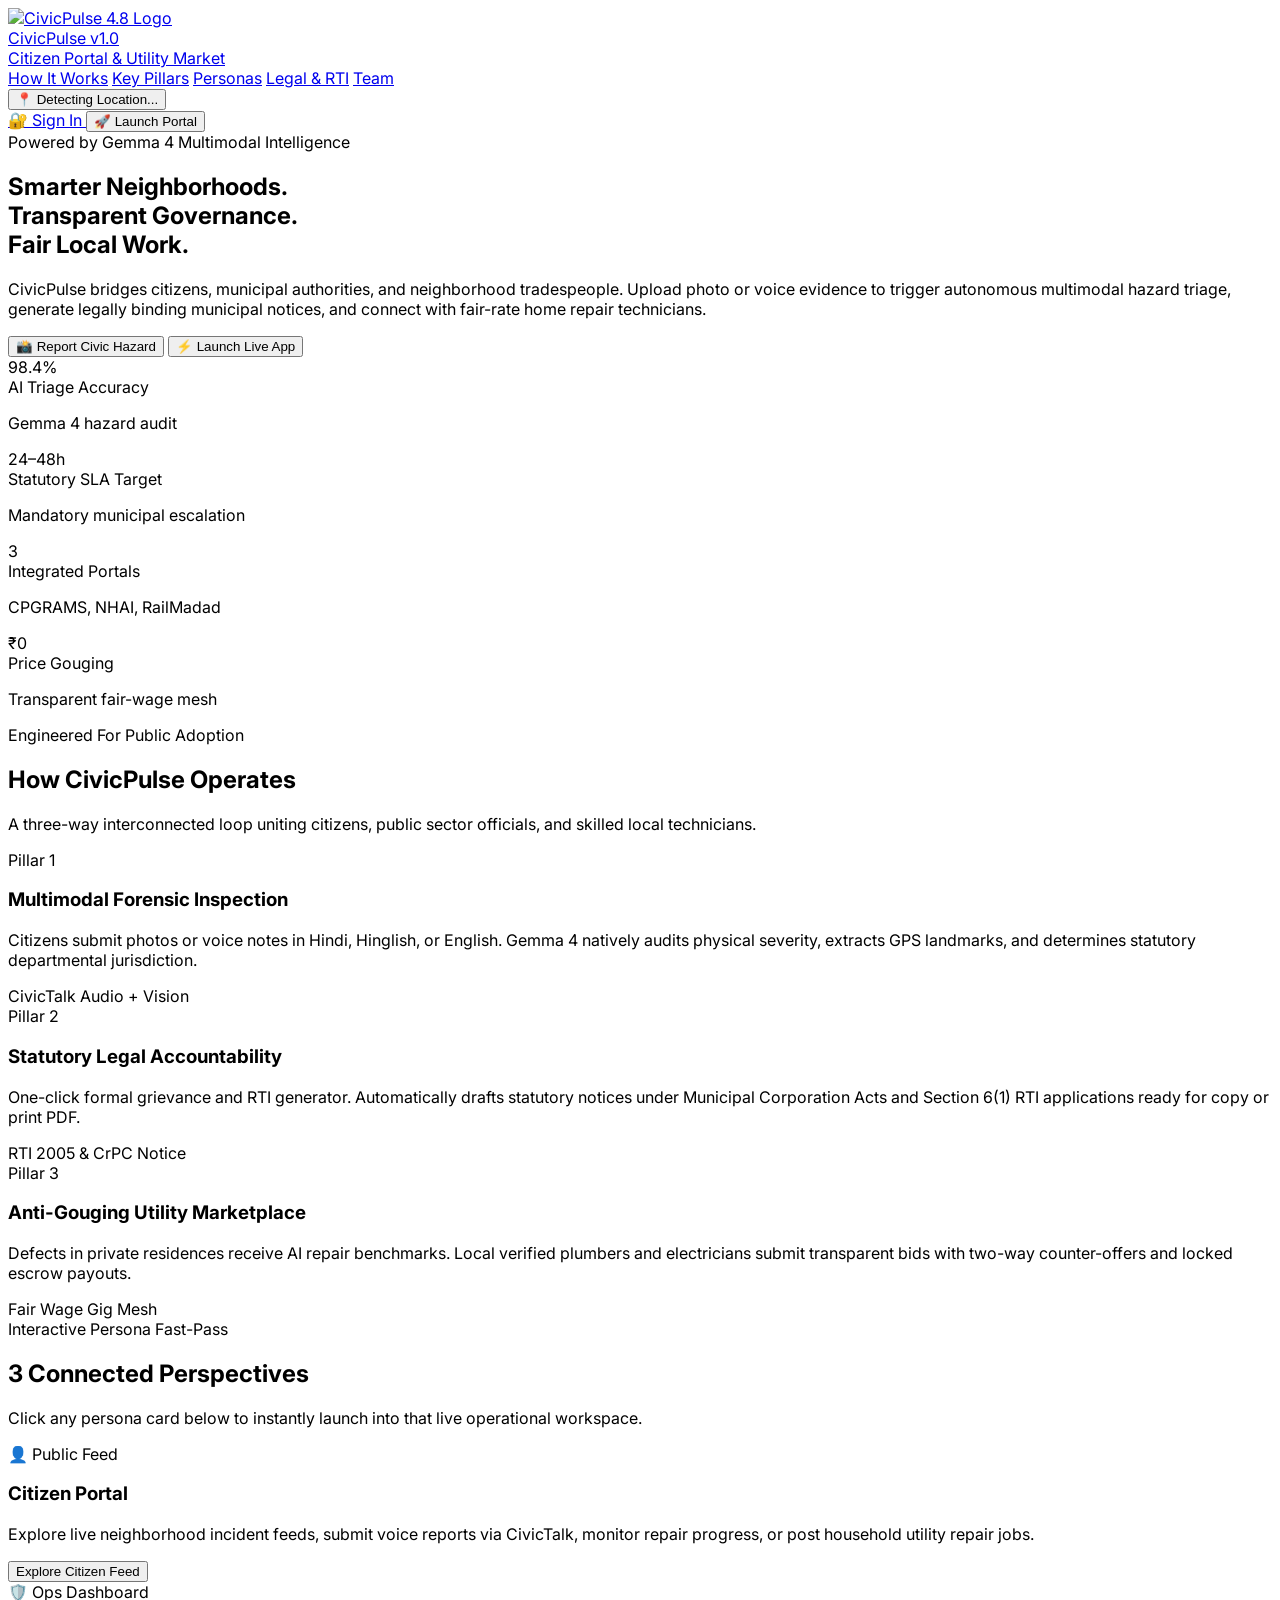
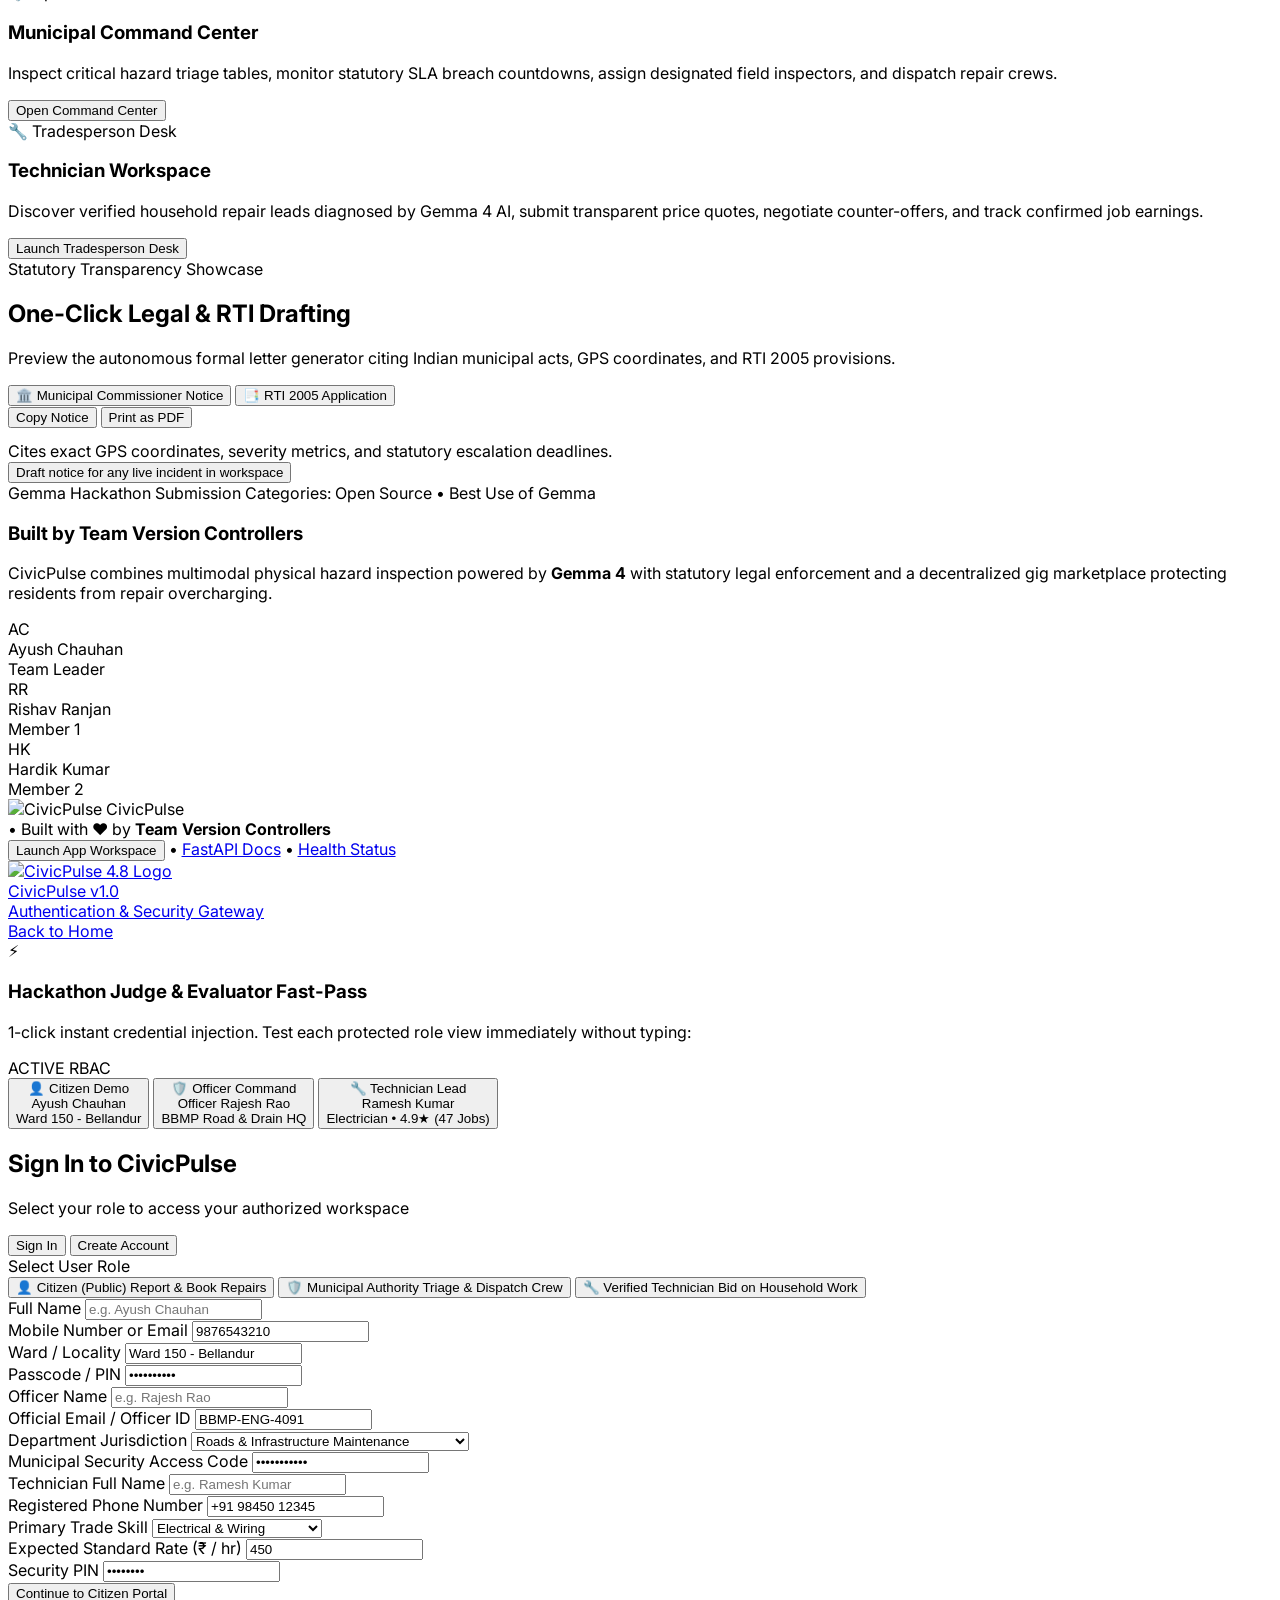
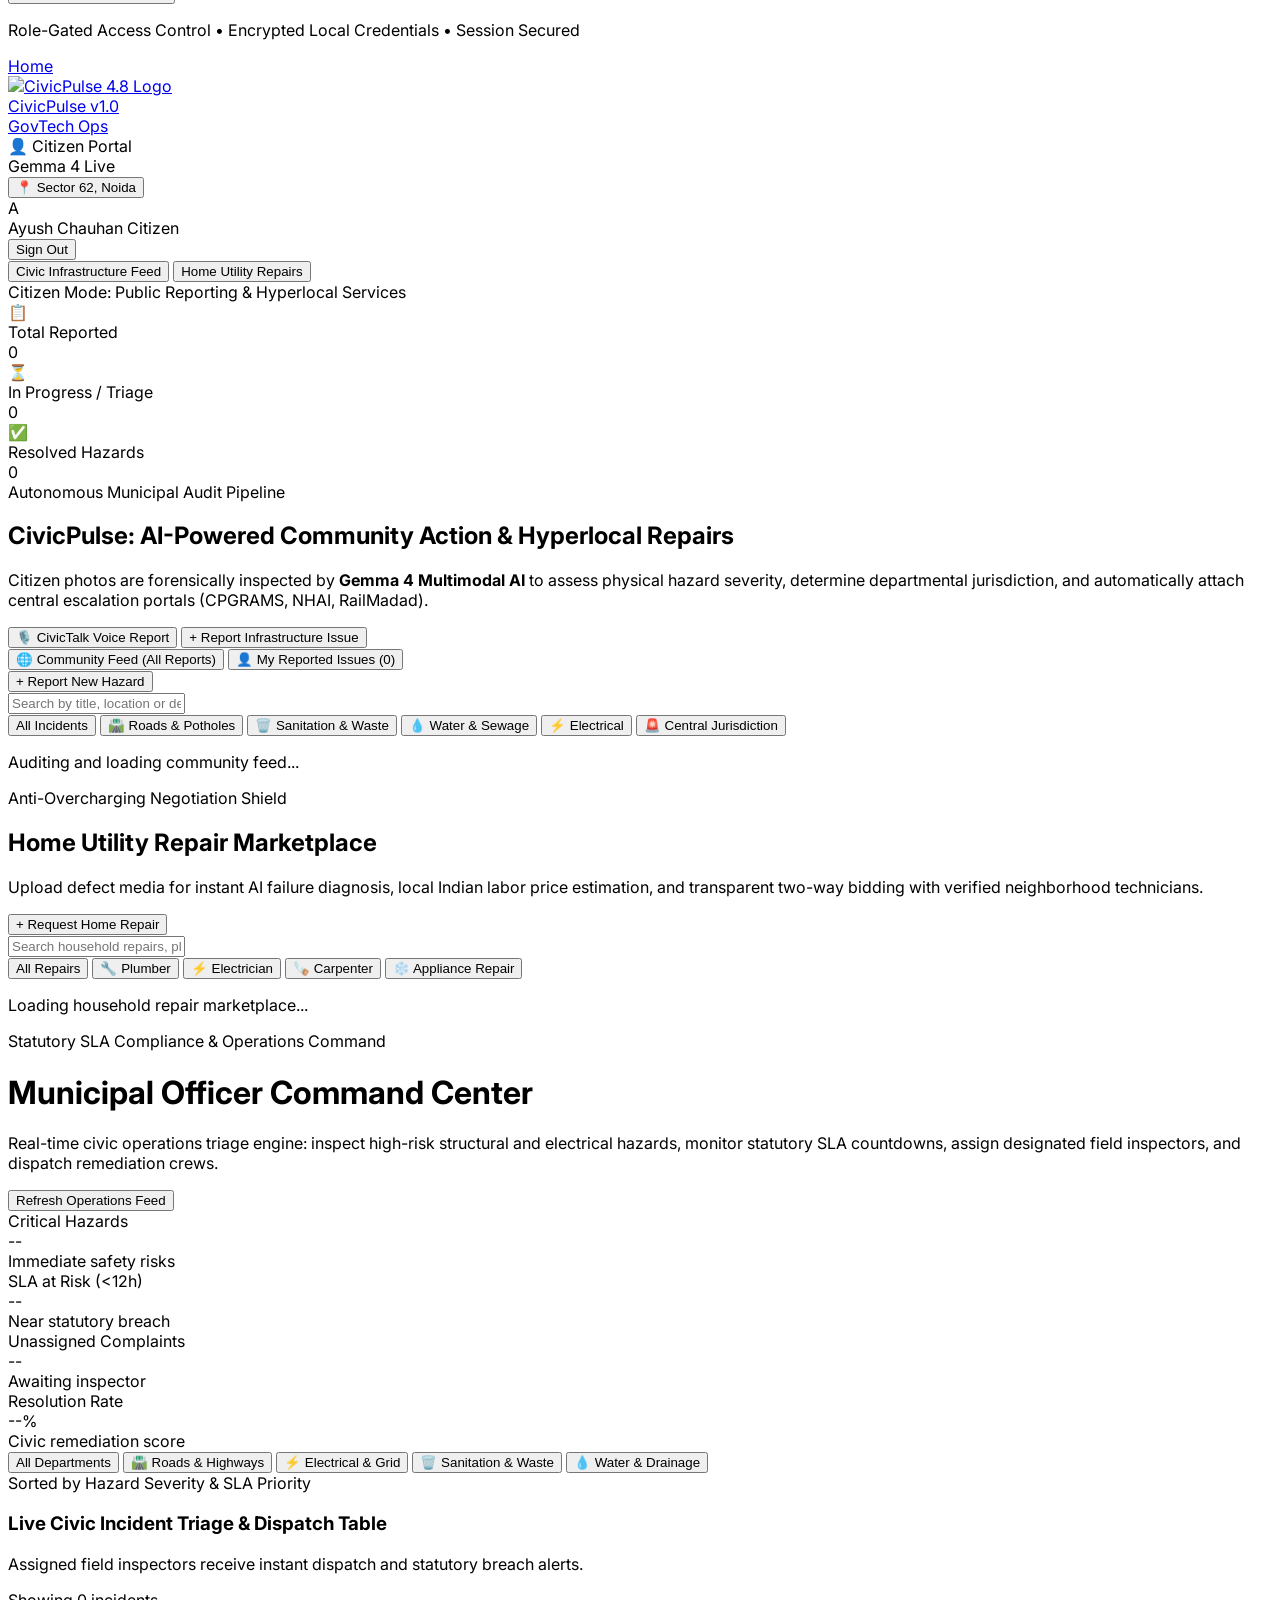
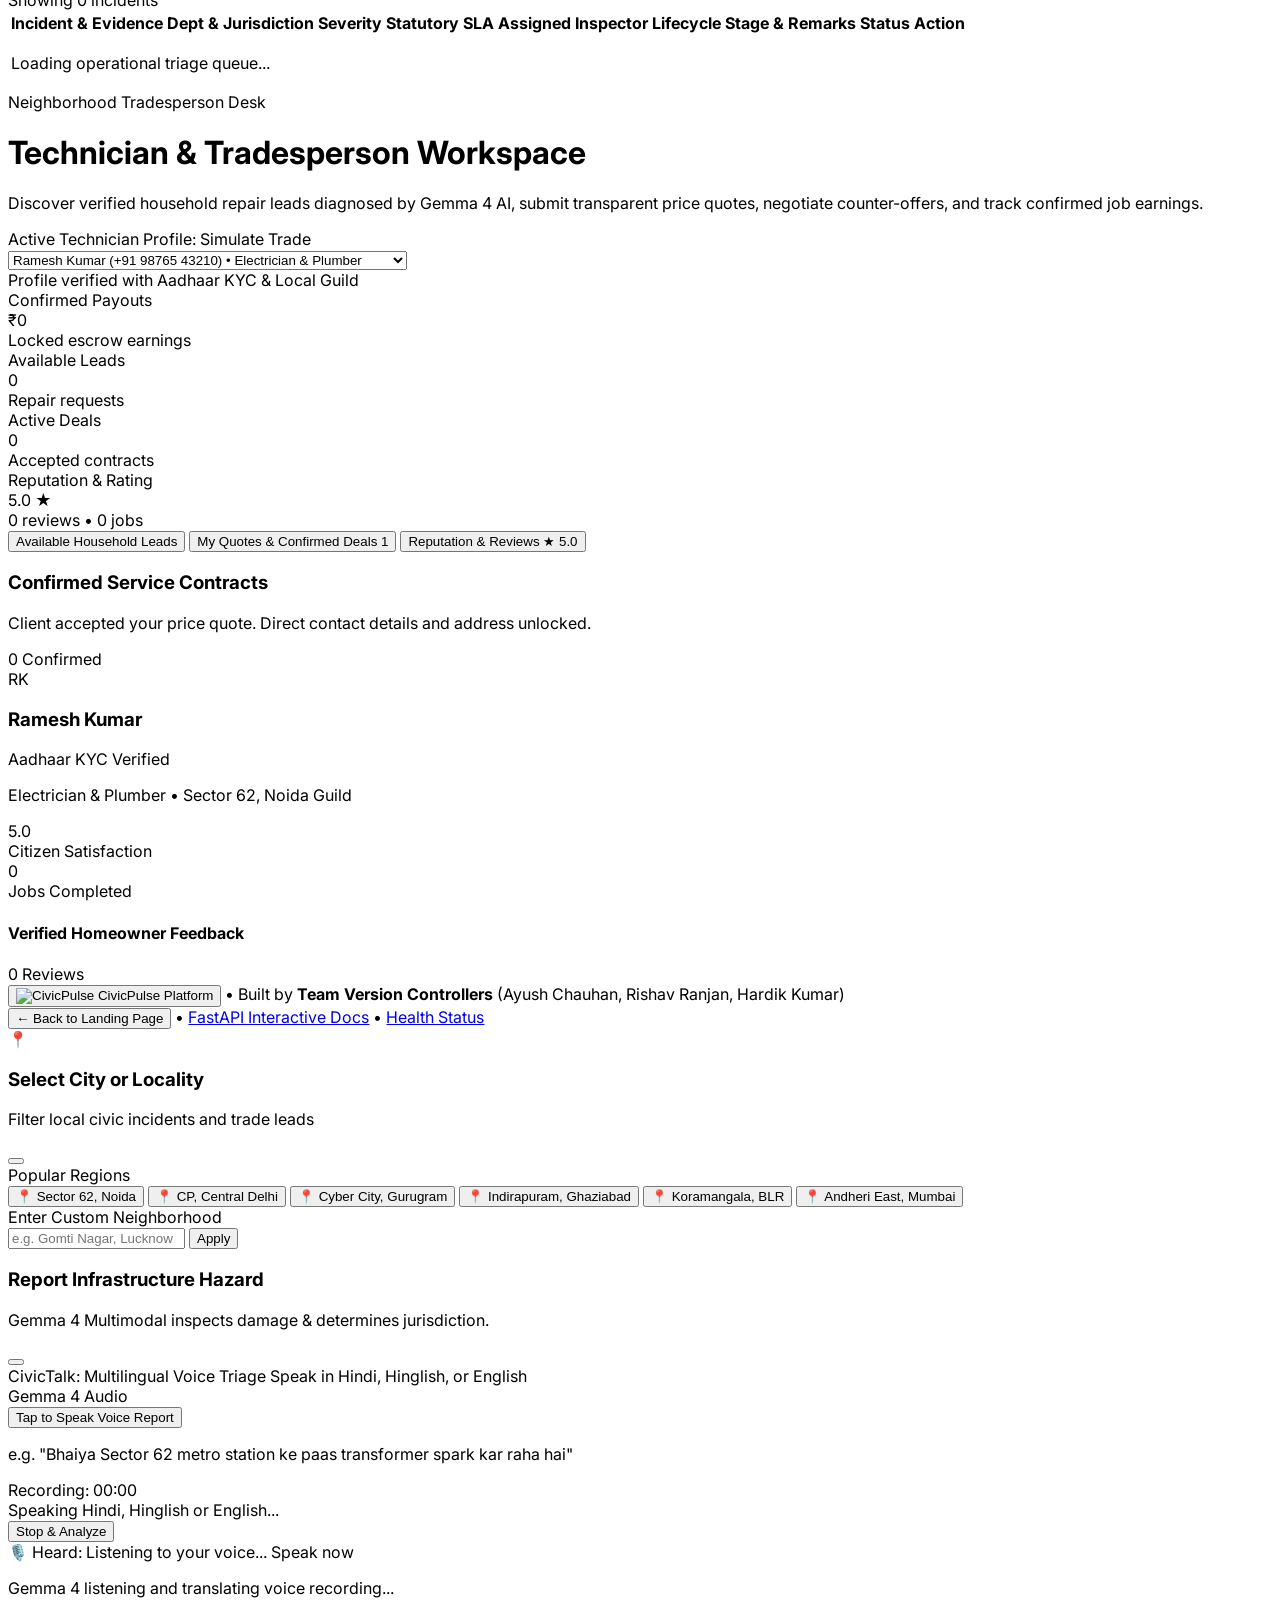
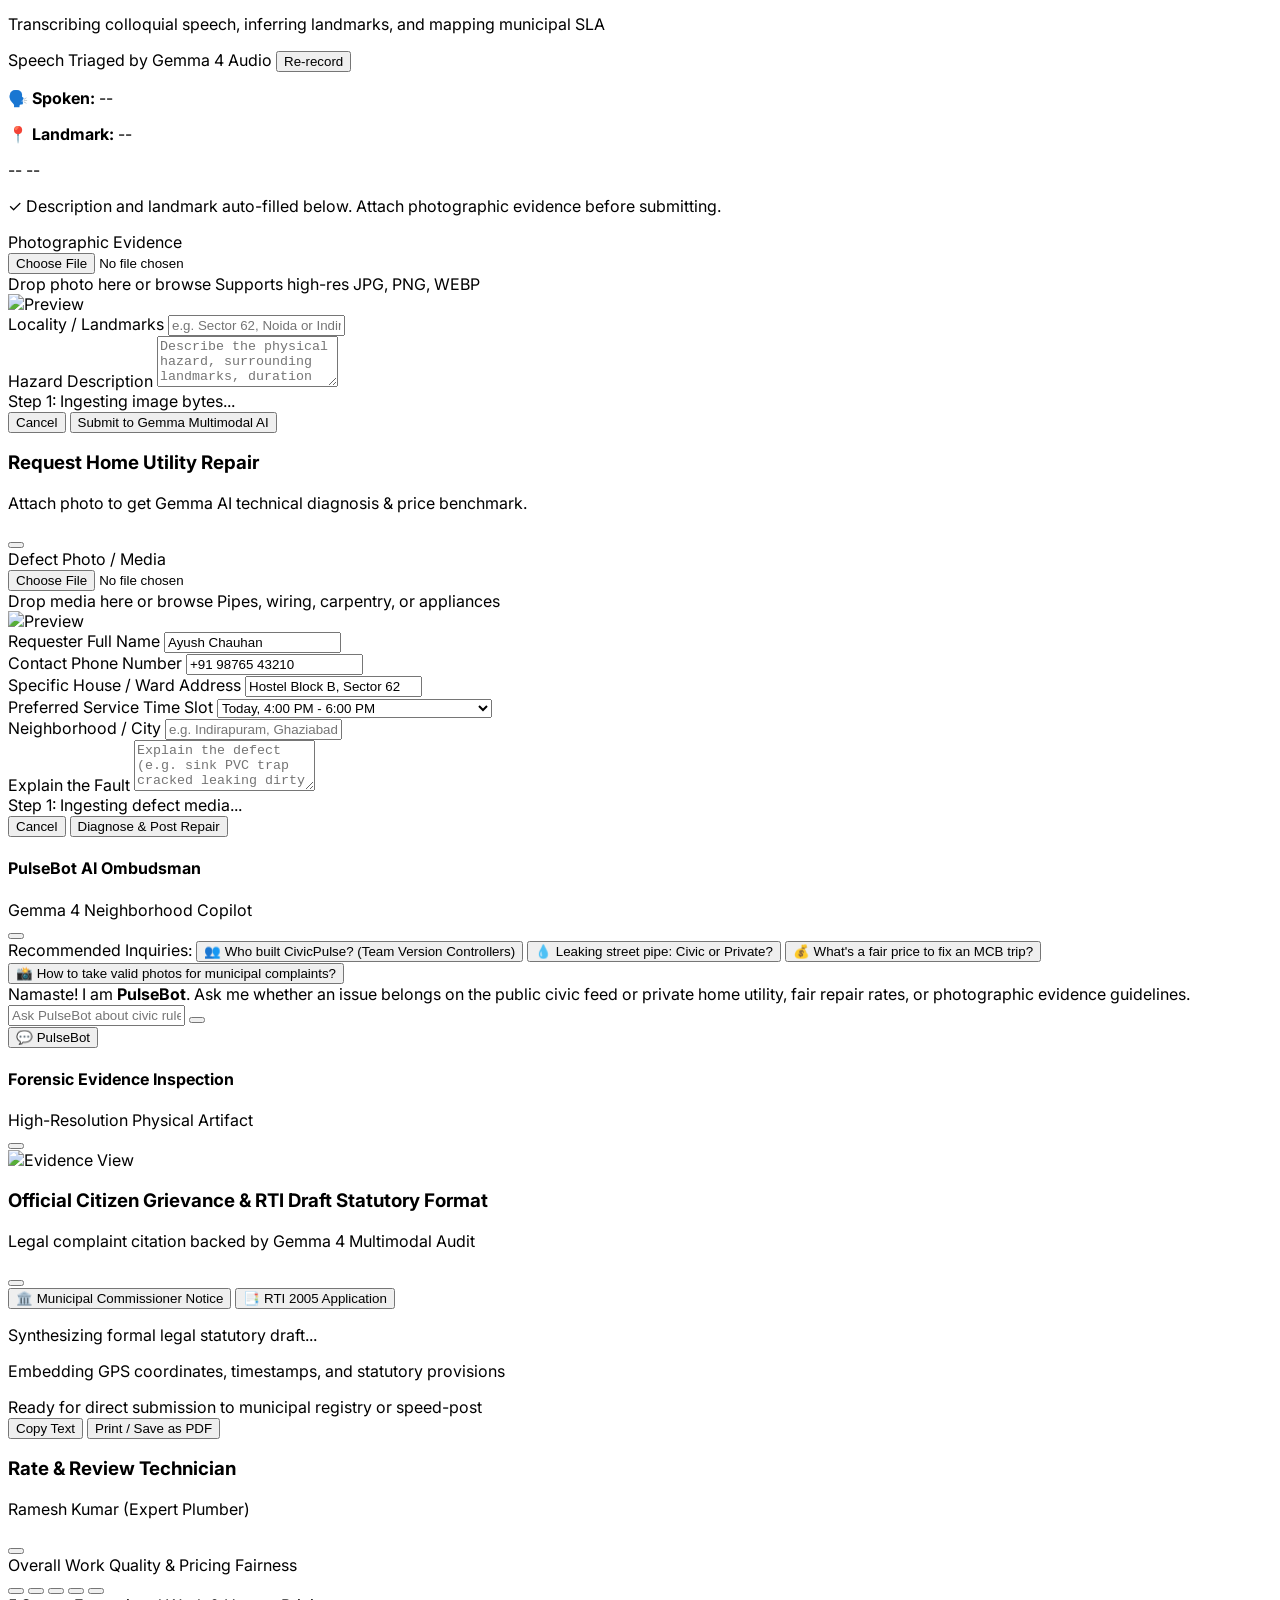
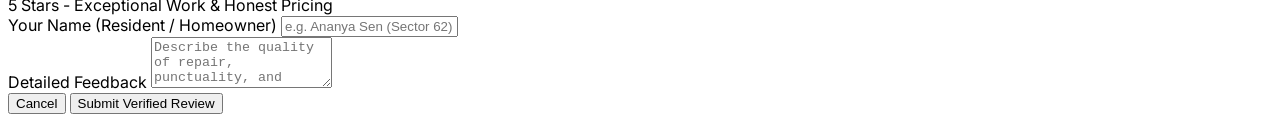
==== commit d3a99519: "feat: real-time bid negotiation and community social feed with grievance lifecycle" ====
--- a/frontend/index.html
+++ b/frontend/index.html
@@ -917,6 +917,24 @@
             </div>
           </div>
 
+          <!-- Social Community Feed vs My Grievances Dual-Tab Header -->
+          <div class="flex flex-col sm:flex-row sm:items-center justify-between gap-3 border-b border-slate-200/90 pb-3 mb-2">
+            <div class="flex items-center gap-2">
+              <button id="tabFeedCommunity" onclick="switchCivicFeed('all')" class="px-4 py-2.5 rounded-xl text-xs sm:text-sm font-bold bg-indigo-600 text-white shadow-xs transition-all flex items-center gap-2">
+                <i data-lucide="globe" class="w-4 h-4"></i>
+                <span>🌐 Community Feed (All Reports)</span>
+              </button>
+              <button id="tabFeedMine" onclick="switchCivicFeed('mine')" class="px-4 py-2.5 rounded-xl text-xs sm:text-sm font-bold bg-slate-100 text-slate-600 hover:bg-slate-200 transition-all flex items-center gap-2">
+                <i data-lucide="user" class="w-4 h-4"></i>
+                <span>👤 My Reported Issues (<span id="myReportsBadgeCount">0</span>)</span>
+              </button>
+            </div>
+            <button onclick="openNewHazardModal()" class="px-4 py-2.5 rounded-xl text-xs sm:text-sm font-bold bg-emerald-600 hover:bg-emerald-700 text-white shadow-xs transition-all flex items-center justify-center gap-1.5 whitespace-nowrap">
+              <i data-lucide="plus-circle" class="w-4 h-4"></i>
+              <span>+ Report New Hazard</span>
+            </button>
+          </div>
+
           <!-- Civic Search & Category Filter Controls -->
           <div class="flex flex-col lg:flex-row items-stretch lg:items-center justify-between gap-3 bg-white/90 backdrop-blur-md p-3.5 rounded-2xl border border-slate-200/80 shadow-xs">
             <!-- Search Box -->
